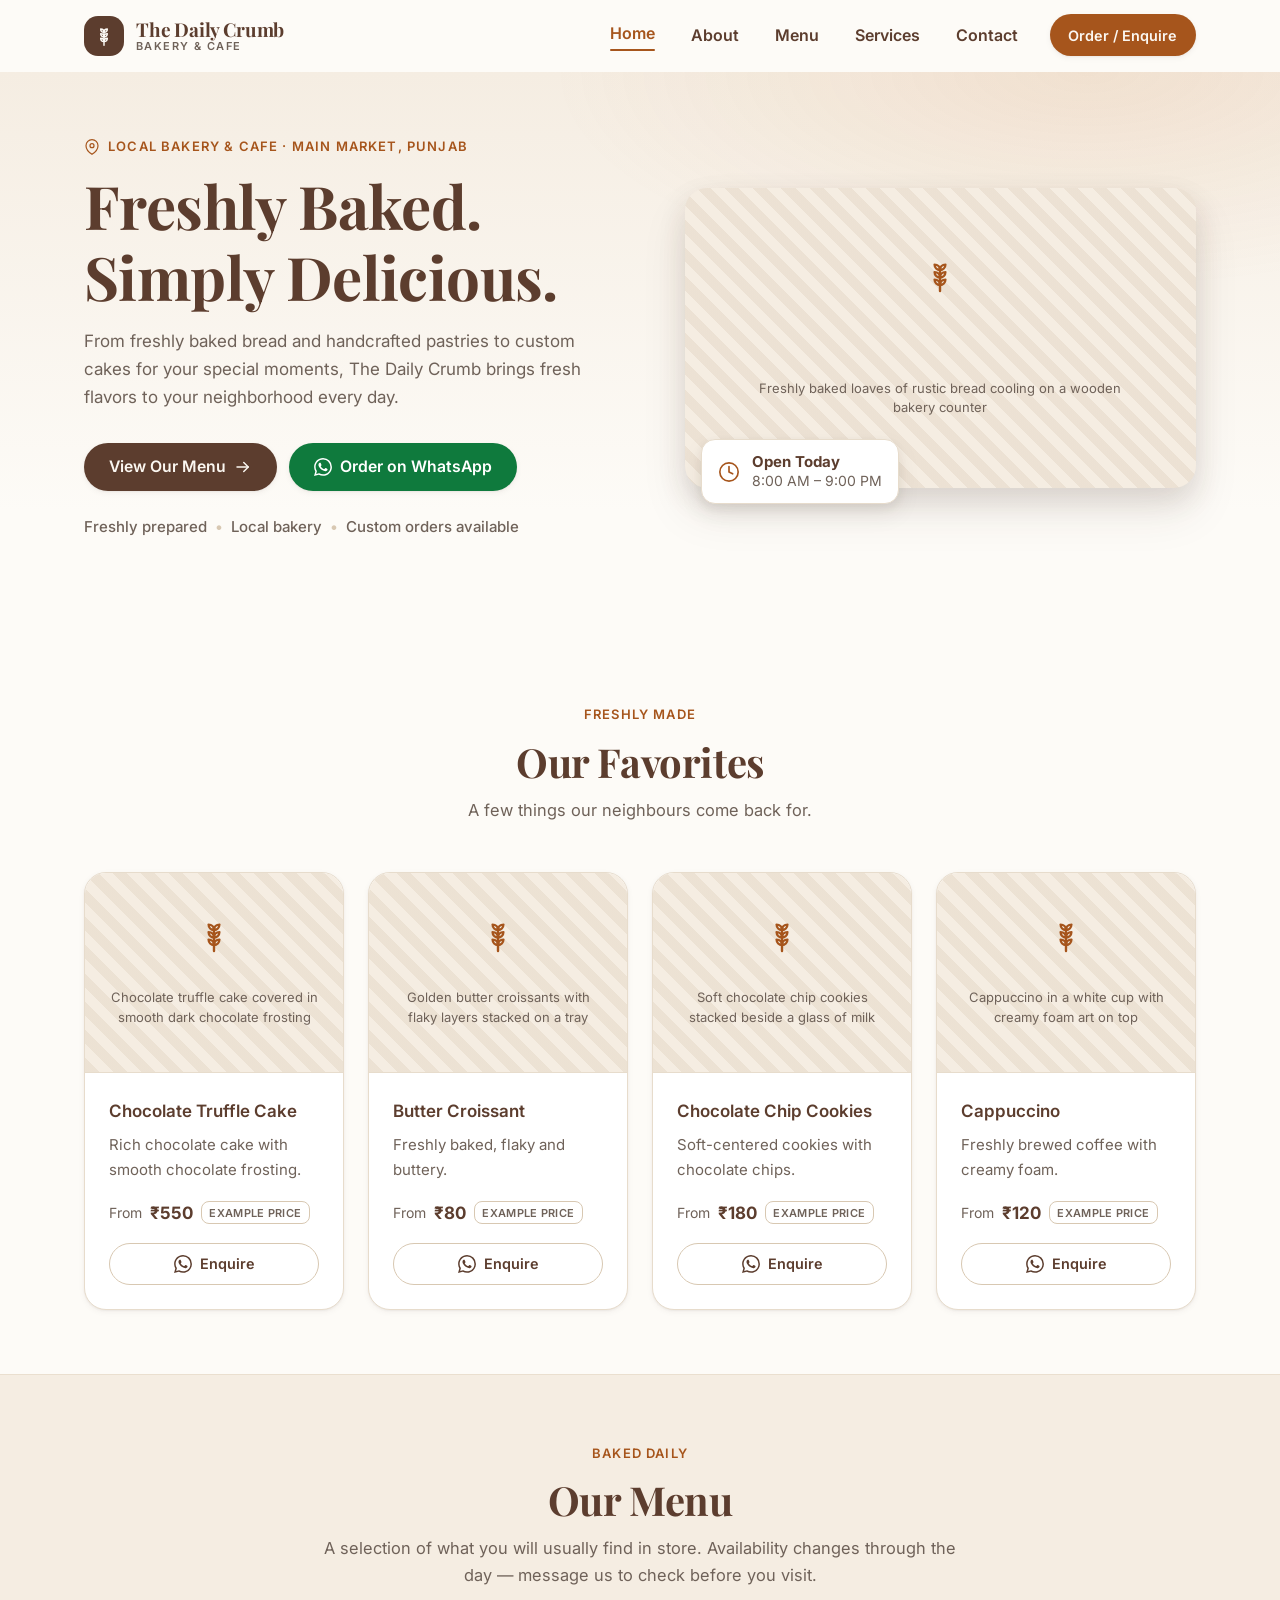
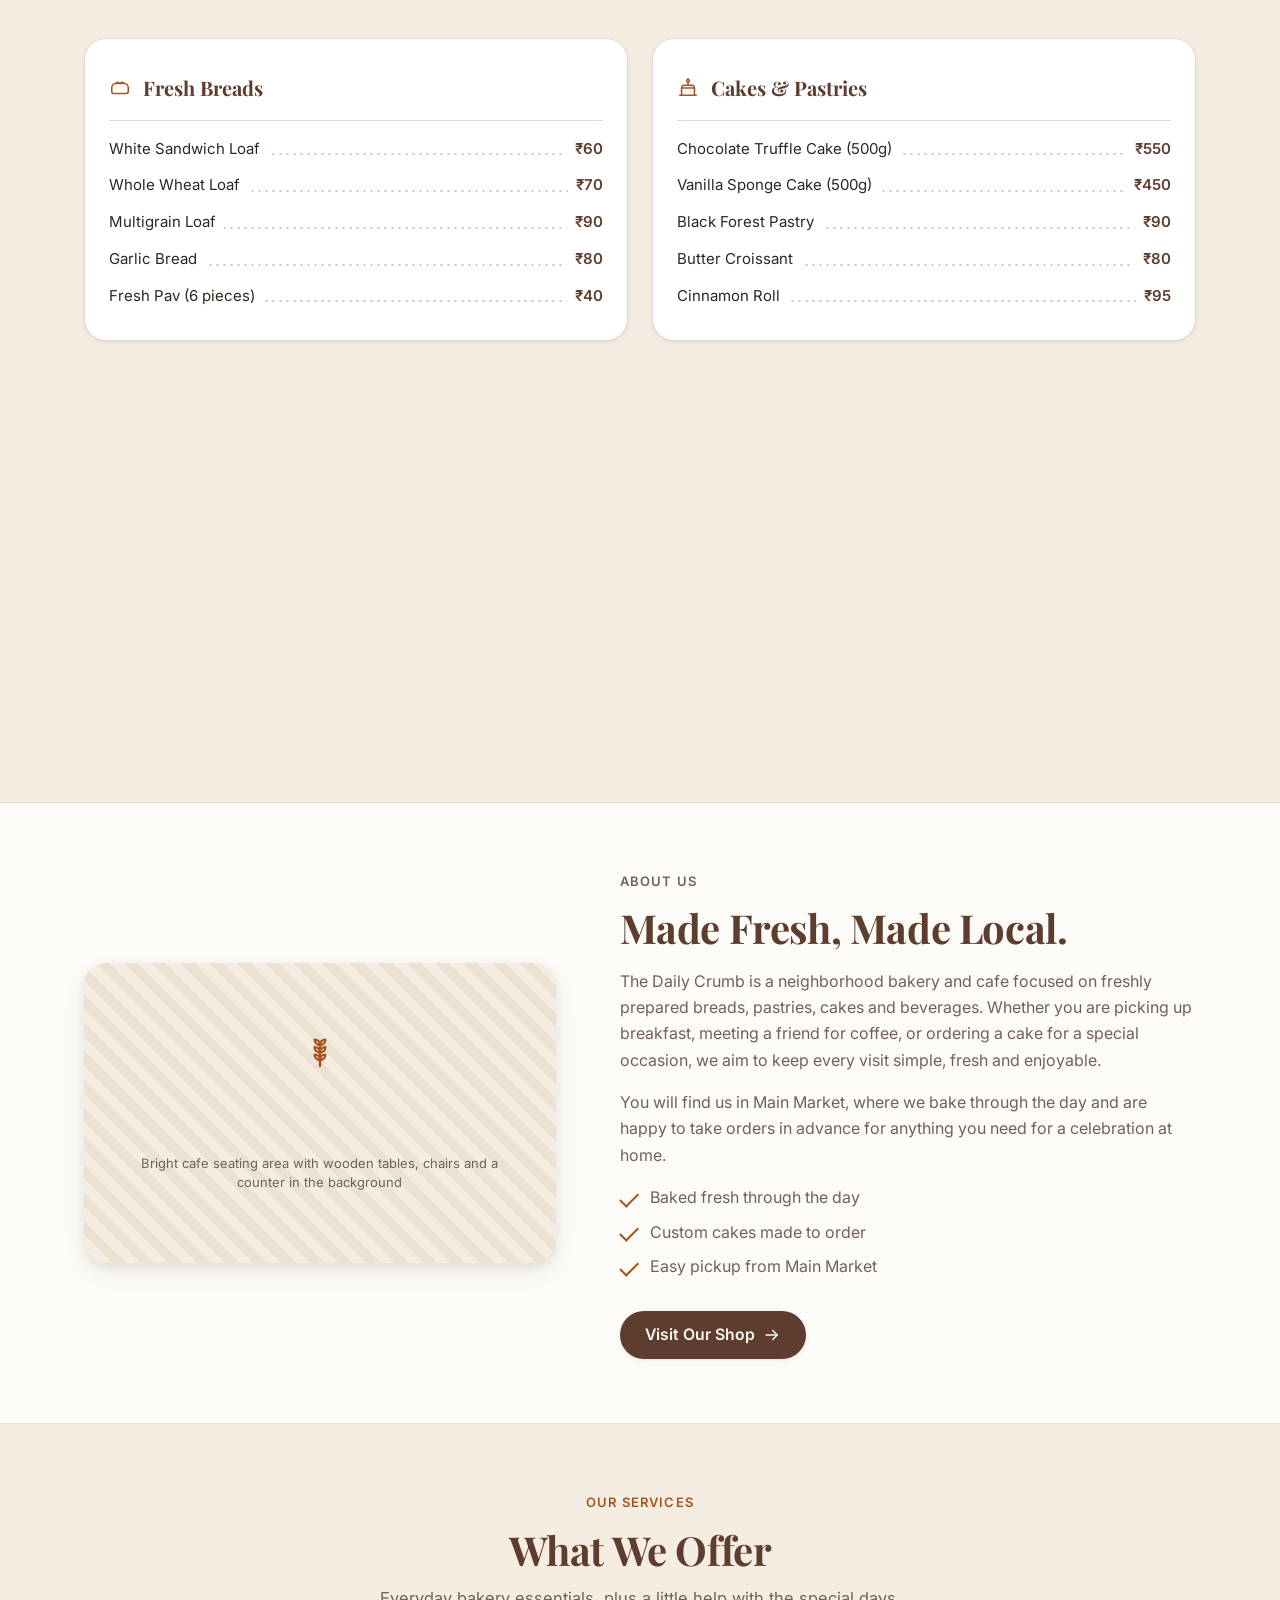
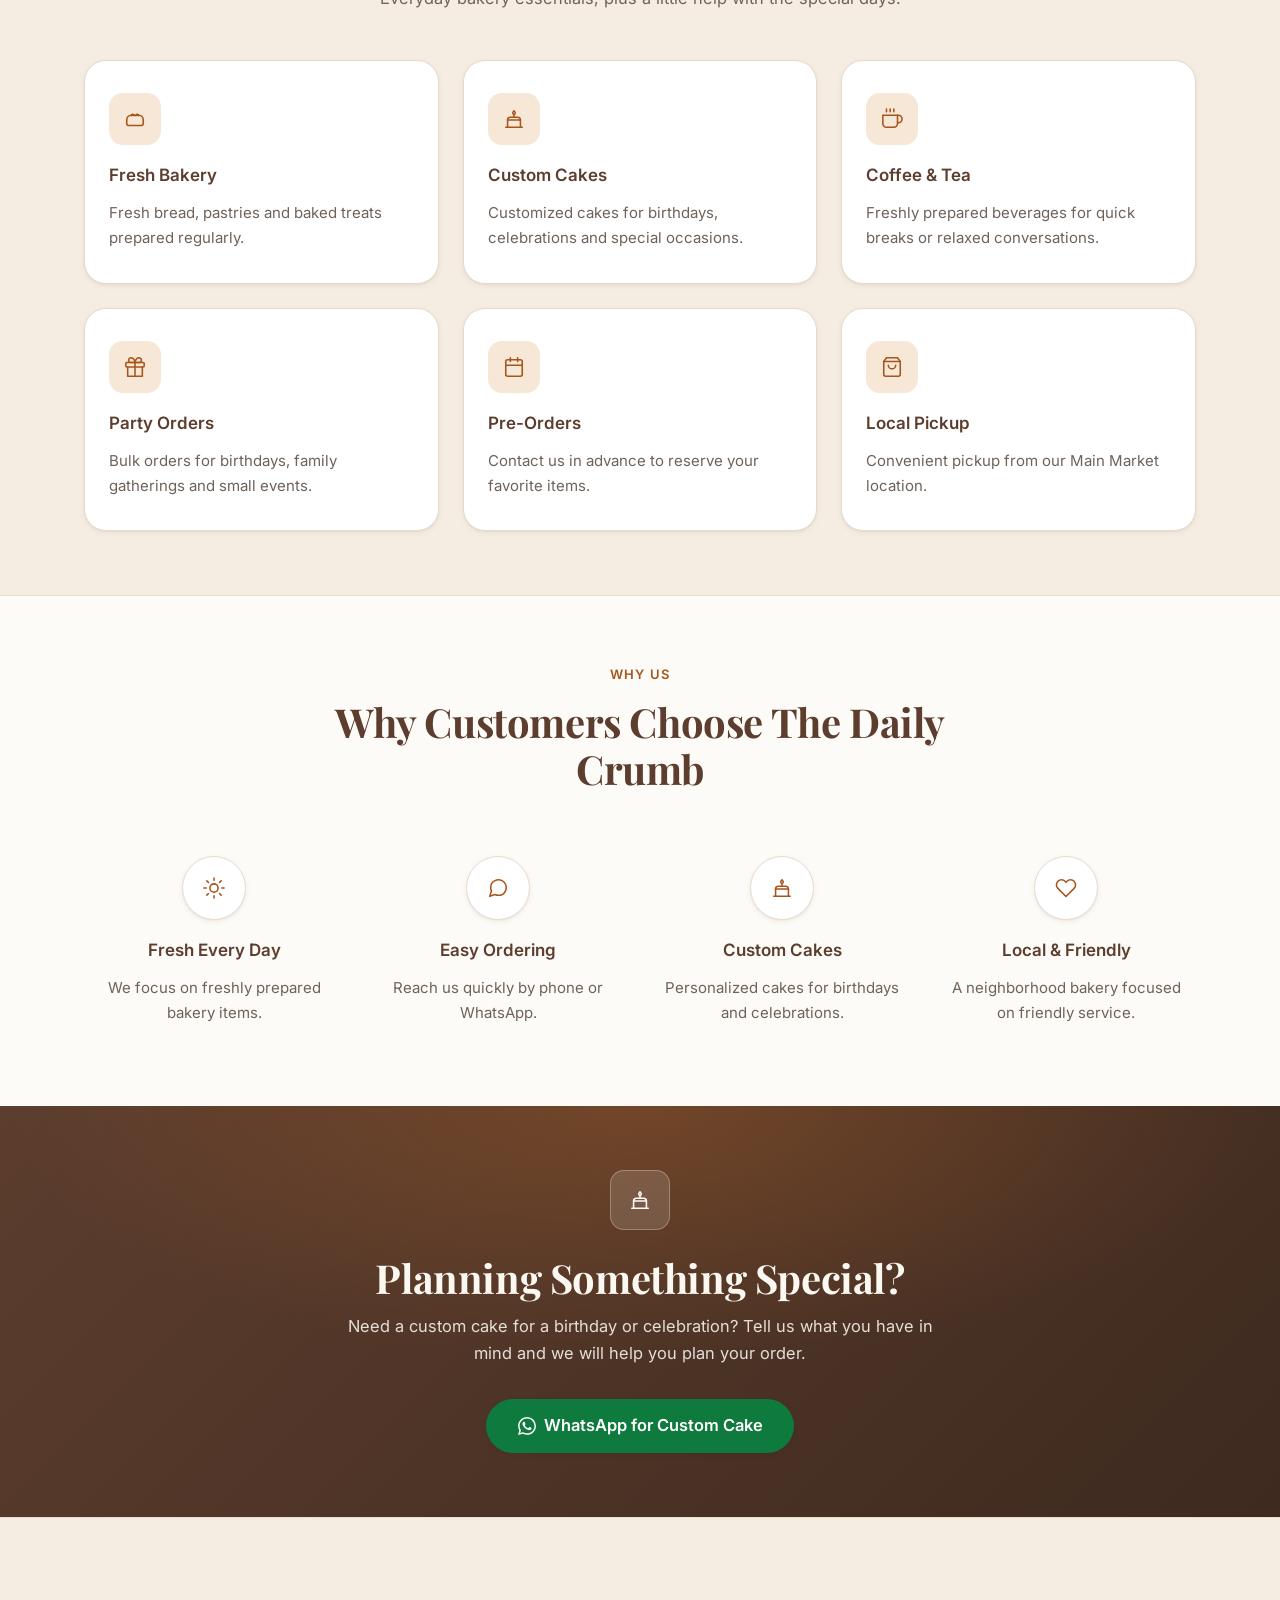
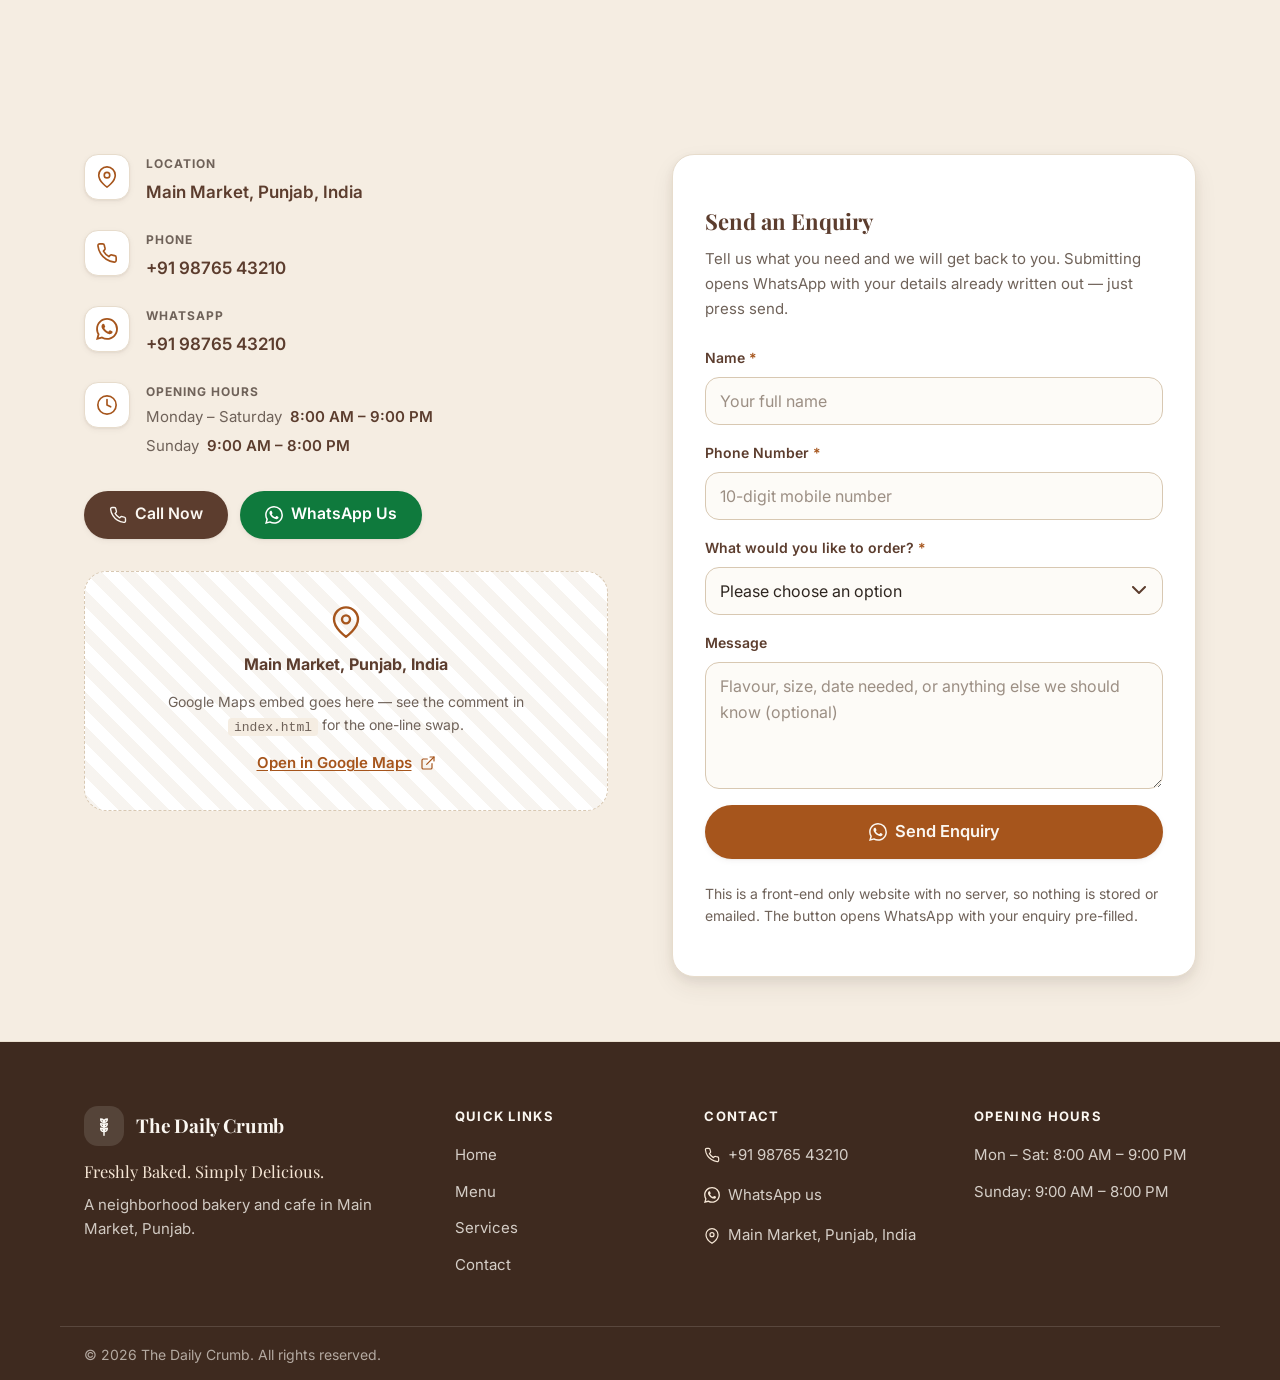
==== index.html @ 45d07b93 "Add The Daily Crumb-Bakery and Cafe Frontend" ====
<!DOCTYPE html>
<html lang="en">
<head>
  <meta charset="UTF-8">
  <meta name="viewport" content="width=device-width, initial-scale=1">

  <!-- ==========================================================
       SEO / META  —  edit business name, description, URLs here
       ========================================================== -->
  <title>The Daily Crumb | Local Bakery &amp; Cafe in Main Market, Punjab</title>
  <meta name="description" content="The Daily Crumb is a local bakery and cafe in Main Market, Punjab. Freshly baked bread, cakes, pastries, cookies, coffee and tea, plus custom birthday cakes and party orders. Call or message us on WhatsApp.">
  <meta name="author" content="The Daily Crumb">
  <meta name="theme-color" content="#5C3D2E">
  <link rel="canonical" href="https://thedailycrumb.example/">

  <!-- Open Graph — link previews on WhatsApp, Facebook, LinkedIn -->
  <meta property="og:type" content="website">
  <meta property="og:site_name" content="The Daily Crumb">
  <meta property="og:locale" content="en_IN">
  <meta property="og:title" content="The Daily Crumb — Freshly Baked. Simply Delicious.">
  <meta property="og:description" content="A neighbourhood bakery and cafe in Main Market, Punjab. Fresh bread, cakes, pastries, cookies and coffee. Custom birthday cakes and party orders available.">
  <meta property="og:url" content="https://thedailycrumb.example/">
  <meta property="og:image" content="https://images.unsplash.com/photo-1509440159596-0249088772ff?auto=format&amp;fit=crop&amp;w=1200&amp;h=630&amp;q=80">
  <meta property="og:image:alt" content="Freshly baked loaves of bread on a bakery counter">

  <!-- Twitter / X card -->
  <meta name="twitter:card" content="summary_large_image">
  <meta name="twitter:title" content="The Daily Crumb — Freshly Baked. Simply Delicious.">
  <meta name="twitter:description" content="Local bakery and cafe in Main Market, Punjab. Fresh bread, cakes, pastries and coffee.">
  <meta name="twitter:image" content="https://images.unsplash.com/photo-1509440159596-0249088772ff?auto=format&amp;fit=crop&amp;w=1200&amp;h=630&amp;q=80">

  <!-- Favicon — inline SVG, no extra file needed -->
  <link rel="icon" href="data:image/svg+xml,%3Csvg%20xmlns%3D%27http%3A//www.w3.org/2000/svg%27%20viewBox%3D%270%200%2032%2032%27%3E%3Crect%20width%3D%2732%27%20height%3D%2732%27%20rx%3D%278%27%20fill%3D%27%235C3D2E%27/%3E%3Cg%20fill%3D%27none%27%20stroke%3D%27%23F3E9DC%27%20stroke-width%3D%271.7%27%20stroke-linecap%3D%27round%27%20stroke-linejoin%3D%27round%27%3E%3Cpath%20d%3D%27M16%2027V10%27/%3E%3Cpath%20d%3D%27M16%2012c0-2.2%201.8-4%204-4%200%202.2-1.8%204-4%204zM16%2012c0-2.2-1.8-4-4-4%200%202.2%201.8%204%204%204zM16%2018c0-2.2%201.8-4%204-4%200%202.2-1.8%204-4%204zM16%2018c0-2.2-1.8-4-4-4%200%202.2%201.8%204%204%204z%27/%3E%3C/g%3E%3C/svg%3E">

  <!-- Fonts -->
  <link rel="preconnect" href="https://fonts.googleapis.com">
  <link rel="preconnect" href="https://fonts.gstatic.com" crossorigin>
  <link rel="stylesheet" href="https://fonts.googleapis.com/css2?family=Playfair+Display:wght@600;700&amp;family=Inter:wght@400;500;600;700&amp;display=swap">

  <link rel="stylesheet" href="style.css">

  <!-- Local-business structured data — helps Google show hours, phone, address -->
  <script type="application/ld+json">
  {
    "@context": "https://schema.org",
    "@type": "Bakery",
    "name": "The Daily Crumb",
    "slogan": "Freshly Baked. Simply Delicious.",
    "description": "Local bakery and cafe serving freshly baked bread, cakes, pastries, cookies, coffee and tea. Custom birthday cakes and party orders available.",
    "url": "https://thedailycrumb.example/",
    "telephone": "+919876543210",
    "priceRange": "$$",
    "servesCuisine": "Bakery, Cafe",
    "image": "https://images.unsplash.com/photo-1509440159596-0249088772ff?auto=format&fit=crop&w=1200&q=80",
    "address": {
      "@type": "PostalAddress",
      "streetAddress": "Main Market",
      "addressRegion": "Punjab",
      "addressCountry": "IN"
    },
    "openingHoursSpecification": [
      {
        "@type": "OpeningHoursSpecification",
        "dayOfWeek": ["Monday", "Tuesday", "Wednesday", "Thursday", "Friday", "Saturday"],
        "opens": "08:00",
        "closes": "21:00"
      },
      {
        "@type": "OpeningHoursSpecification",
        "dayOfWeek": "Sunday",
        "opens": "09:00",
        "closes": "20:00"
      }
    ]
  }
  </script>
</head>
<body>

  <a class="skip-link" href="#main">Skip to main content</a>

  <!-- ==========================================================
       ICON SPRITE — every icon defined once, referenced with <use>.
       No icon-font CDN, no extra network requests.
       ========================================================== -->
  <svg class="sprite" aria-hidden="true" focusable="false" xmlns="http://www.w3.org/2000/svg">
    <symbol id="i-wheat" viewBox="0 0 24 24" fill="none" stroke="currentColor" stroke-width="1.6" stroke-linecap="round" stroke-linejoin="round">
      <path d="M12 22V7"/>
      <path d="M12 8c0-2 1.6-3.6 3.6-3.6C15.6 6.4 14 8 12 8zM12 8c0-2-1.6-3.6-3.6-3.6C8.4 6.4 10 8 12 8z"/>
      <path d="M12 13c0-2 1.6-3.6 3.6-3.6C15.6 11.4 14 13 12 13zM12 13c0-2-1.6-3.6-3.6-3.6C8.4 11.4 10 13 12 13z"/>
      <path d="M12 18c0-2 1.6-3.6 3.6-3.6C15.6 16.4 14 18 12 18zM12 18c0-2-1.6-3.6-3.6-3.6C8.4 16.4 10 18 12 18z"/>
    </symbol>
    <symbol id="i-whatsapp" viewBox="0 0 24 24" fill="currentColor">
      <path d="M17.472 14.382c-.297-.149-1.758-.867-2.03-.967-.273-.099-.471-.148-.67.15-.197.297-.767.966-.94 1.164-.173.199-.347.223-.644.075-.297-.15-1.255-.463-2.39-1.475-.883-.788-1.48-1.761-1.653-2.059-.173-.297-.018-.458.13-.606.134-.133.298-.347.446-.52.149-.174.198-.298.298-.497.099-.198.05-.371-.05-.52-.099-.148-.669-1.612-.916-2.207-.242-.579-.487-.5-.669-.51-.173-.008-.371-.01-.57-.01-.198 0-.52.074-.792.372-.272.297-1.04 1.016-1.04 2.479 0 1.462 1.065 2.875 1.213 3.074.149.198 2.096 3.2 5.077 4.487.709.306 1.262.489 1.694.625.712.227 1.36.195 1.872.118.571-.085 1.758-.719 2.006-1.413.248-.694.248-1.289.173-1.413-.074-.124-.272-.198-.57-.347m-5.421 7.403h-.004a9.87 9.87 0 01-5.031-1.378l-.361-.214-3.741.982.998-3.648-.235-.374a9.86 9.86 0 01-1.51-5.26c.001-5.45 4.436-9.884 9.888-9.884 2.64 0 5.122 1.03 6.988 2.898a9.825 9.825 0 012.893 6.994c-.003 5.45-4.437 9.884-9.885 9.884m8.413-18.297A11.815 11.815 0 0012.05 0C5.495 0 .16 5.335.157 11.892c0 2.096.547 4.142 1.588 5.945L.057 24l6.305-1.654a11.882 11.882 0 005.683 1.448h.005c6.554 0 11.89-5.335 11.893-11.893a11.821 11.821 0 00-3.48-8.413z"/>
    </symbol>
    <symbol id="i-phone" viewBox="0 0 24 24" fill="none" stroke="currentColor" stroke-width="1.8" stroke-linecap="round" stroke-linejoin="round">
      <path d="M22 16.92v3a2 2 0 0 1-2.18 2 19.79 19.79 0 0 1-8.63-3.07 19.5 19.5 0 0 1-6-6 19.79 19.79 0 0 1-3.07-8.67A2 2 0 0 1 4.11 2h3a2 2 0 0 1 2 1.72 12.84 12.84 0 0 0 .7 2.81 2 2 0 0 1-.45 2.11L8.09 9.91a16 16 0 0 0 6 6l1.27-1.27a2 2 0 0 1 2.11-.45 12.84 12.84 0 0 0 2.81.7A2 2 0 0 1 22 16.92z"/>
    </symbol>
    <symbol id="i-pin" viewBox="0 0 24 24" fill="none" stroke="currentColor" stroke-width="1.8" stroke-linecap="round" stroke-linejoin="round">
      <path d="M21 10c0 7-9 13-9 13s-9-6-9-13a9 9 0 0 1 18 0z"/><circle cx="12" cy="10" r="3"/>
    </symbol>
    <symbol id="i-clock" viewBox="0 0 24 24" fill="none" stroke="currentColor" stroke-width="1.8" stroke-linecap="round" stroke-linejoin="round">
      <circle cx="12" cy="12" r="10"/><polyline points="12 6 12 12 16 14"/>
    </symbol>
    <symbol id="i-bread" viewBox="0 0 24 24" fill="none" stroke="currentColor" stroke-width="1.7" stroke-linecap="round" stroke-linejoin="round">
      <path d="M3 13a5 5 0 0 1 5-5h8a5 5 0 0 1 5 5v4a2 2 0 0 1-2 2H5a2 2 0 0 1-2-2v-4z"/>
      <path d="M8 8.5c0-1 .7-1.6 1.5-1.6s1.5.6 1.5 1.6M13 8.5c0-1 .7-1.6 1.5-1.6s1.5.6 1.5 1.6"/>
    </symbol>
    <symbol id="i-cake" viewBox="0 0 24 24" fill="none" stroke="currentColor" stroke-width="1.7" stroke-linecap="round" stroke-linejoin="round">
      <path d="M3 21h18"/><path d="M5 21v-8h14v8"/>
      <path d="M5 13a3 3 0 0 1 3-3h8a3 3 0 0 1 3 3"/>
      <path d="M12 10V7"/><path d="M10.6 5.4a1.4 1.4 0 0 0 2.8 0c0-1-1.4-2.4-1.4-2.4s-1.4 1.4-1.4 2.4z"/>
    </symbol>
    <symbol id="i-coffee" viewBox="0 0 24 24" fill="none" stroke="currentColor" stroke-width="1.7" stroke-linecap="round" stroke-linejoin="round">
      <path d="M18 8h1a4 4 0 0 1 0 8h-1"/><path d="M2 8h16v9a4 4 0 0 1-4 4H6a4 4 0 0 1-4-4V8z"/>
      <line x1="6" y1="1" x2="6" y2="4"/><line x1="10" y1="1" x2="10" y2="4"/><line x1="14" y1="1" x2="14" y2="4"/>
    </symbol>
    <symbol id="i-gift" viewBox="0 0 24 24" fill="none" stroke="currentColor" stroke-width="1.7" stroke-linecap="round" stroke-linejoin="round">
      <polyline points="20 12 20 22 4 22 4 12"/><rect x="2" y="7" width="20" height="5" rx="1"/>
      <line x1="12" y1="22" x2="12" y2="7"/>
      <path d="M12 7H7.5a2.5 2.5 0 0 1 0-5C11 2 12 7 12 7z"/><path d="M12 7h4.5a2.5 2.5 0 0 0 0-5C13 2 12 7 12 7z"/>
    </symbol>
    <symbol id="i-calendar" viewBox="0 0 24 24" fill="none" stroke="currentColor" stroke-width="1.7" stroke-linecap="round" stroke-linejoin="round">
      <rect x="3" y="4" width="18" height="18" rx="2"/><line x1="16" y1="2" x2="16" y2="6"/>
      <line x1="8" y1="2" x2="8" y2="6"/><line x1="3" y1="10" x2="21" y2="10"/>
    </symbol>
    <symbol id="i-bag" viewBox="0 0 24 24" fill="none" stroke="currentColor" stroke-width="1.7" stroke-linecap="round" stroke-linejoin="round">
      <path d="M6 2 3 6v14a2 2 0 0 0 2 2h14a2 2 0 0 0 2-2V6l-3-4z"/>
      <line x1="3" y1="6" x2="21" y2="6"/><path d="M16 10a4 4 0 0 1-8 0"/>
    </symbol>
    <symbol id="i-sun" viewBox="0 0 24 24" fill="none" stroke="currentColor" stroke-width="1.7" stroke-linecap="round" stroke-linejoin="round">
      <circle cx="12" cy="12" r="4.5"/>
      <line x1="12" y1="1" x2="12" y2="3.5"/><line x1="12" y1="20.5" x2="12" y2="23"/>
      <line x1="4.2" y1="4.2" x2="6" y2="6"/><line x1="18" y1="18" x2="19.8" y2="19.8"/>
      <line x1="1" y1="12" x2="3.5" y2="12"/><line x1="20.5" y1="12" x2="23" y2="12"/>
      <line x1="4.2" y1="19.8" x2="6" y2="18"/><line x1="18" y1="6" x2="19.8" y2="4.2"/>
    </symbol>
    <symbol id="i-chat" viewBox="0 0 24 24" fill="none" stroke="currentColor" stroke-width="1.7" stroke-linecap="round" stroke-linejoin="round">
      <path d="M21 11.5a8.38 8.38 0 0 1-.9 3.8 8.5 8.5 0 0 1-7.6 4.7 8.38 8.38 0 0 1-3.8-.9L3 21l1.9-5.7a8.38 8.38 0 0 1-.9-3.8 8.5 8.5 0 0 1 4.7-7.6 8.38 8.38 0 0 1 3.8-.9h.5a8.48 8.48 0 0 1 8 8v.5z"/>
    </symbol>
    <symbol id="i-heart" viewBox="0 0 24 24" fill="none" stroke="currentColor" stroke-width="1.7" stroke-linecap="round" stroke-linejoin="round">
      <path d="M20.84 4.61a5.5 5.5 0 0 0-7.78 0L12 5.67l-1.06-1.06a5.5 5.5 0 0 0-7.78 7.78l1.06 1.06L12 21.23l7.78-7.78 1.06-1.06a5.5 5.5 0 0 0 0-7.78z"/>
    </symbol>
    <symbol id="i-arrow" viewBox="0 0 24 24" fill="none" stroke="currentColor" stroke-width="1.9" stroke-linecap="round" stroke-linejoin="round">
      <line x1="4" y1="12" x2="19" y2="12"/><polyline points="13 6 19 12 13 18"/>
    </symbol>
    <symbol id="i-external" viewBox="0 0 24 24" fill="none" stroke="currentColor" stroke-width="1.8" stroke-linecap="round" stroke-linejoin="round">
      <path d="M18 13v6a2 2 0 0 1-2 2H5a2 2 0 0 1-2-2V8a2 2 0 0 1 2-2h6"/>
      <polyline points="15 3 21 3 21 9"/><line x1="10" y1="14" x2="21" y2="3"/>
    </symbol>
  </svg>

  <!-- ==========================================================
       HEADER — sticky, compact on scroll
       ========================================================== -->
  <header class="header" id="header">
    <div class="container header__inner">

      <a class="brand" href="#home" aria-label="The Daily Crumb — back to top">
        <span class="brand__mark" aria-hidden="true">
          <svg class="icon" role="presentation"><use href="#i-wheat"></use></svg>
        </span>
        <span class="brand__text">
          <span class="brand__name">The Daily Crumb</span>
          <span class="brand__tag">Bakery &amp; Cafe</span>
        </span>
      </a>

      <!-- Hamburger — visible below 900px only -->
      <button class="nav-toggle" id="navToggle" type="button"
              aria-label="Open menu" aria-expanded="false" aria-controls="primaryNav">
        <span class="nav-toggle__box" aria-hidden="true">
          <span class="nav-toggle__bar"></span>
          <span class="nav-toggle__bar"></span>
          <span class="nav-toggle__bar"></span>
        </span>
      </button>

      <nav class="nav" id="primaryNav" aria-label="Primary navigation">
        <ul class="nav__list">
          <li><a class="nav__link" href="#home">Home</a></li>
          <li><a class="nav__link" href="#about">About</a></li>
          <li><a class="nav__link" href="#menu">Menu</a></li>
          <li><a class="nav__link" href="#services">Services</a></li>
          <li><a class="nav__link" href="#contact">Contact</a></li>
          <li class="nav__cta">
            <a class="btn btn--accent btn--sm" href="#enquiry">Order / Enquire</a>
          </li>
        </ul>
      </nav>

    </div>
  </header>

  <main id="main">

    <!-- ==========================================================
         HERO
         ========================================================== -->
    <section class="hero" id="home">
      <div class="container hero__inner">

        <div class="hero__content">
          <p class="eyebrow">
            <svg class="icon icon--xs" aria-hidden="true"><use href="#i-pin"></use></svg>
            Local Bakery &amp; Cafe · Main Market, Punjab
          </p>

          <h1 class="hero__title">Freshly Baked.<br>Simply Delicious.</h1>

          <p class="hero__lead">
            From freshly baked bread and handcrafted pastries to custom cakes for your
            special moments, The Daily Crumb brings fresh flavors to your neighborhood every day.
          </p>

          <div class="hero__actions">
            <a class="btn btn--primary" href="#menu">
              View Our Menu
              <svg class="icon icon--sm" aria-hidden="true"><use href="#i-arrow"></use></svg>
            </a>
            <a class="btn btn--whatsapp"
               href="https://wa.me/919876543210?text=Hello%20The%20Daily%20Crumb%2C%20I%20would%20like%20to%20place%20an%20order."
               target="_blank" rel="noopener">
              <svg class="icon icon--sm" aria-hidden="true"><use href="#i-whatsapp"></use></svg>
              Order on WhatsApp
            </a>
          </div>

          <p class="hero__trust">
            Freshly prepared <span class="dot" aria-hidden="true">•</span>
            Local bakery <span class="dot" aria-hidden="true">•</span>
            Custom orders available
          </p>
        </div>

        <div class="hero__media">
          <figure class="hero__figure">
            <img src="https://images.unsplash.com/photo-1509440159596-0249088772ff?auto=format&amp;fit=crop&amp;w=900&amp;q=80"
                 alt="Freshly baked loaves of rustic bread cooling on a wooden bakery counter"
                 width="900" height="1080" fetchpriority="high" decoding="async">
          </figure>
          <div class="hero__badge">
            <svg class="icon" aria-hidden="true"><use href="#i-clock"></use></svg>
            <span>
              <strong>Open Today</strong>
              8:00 AM – 9:00 PM
            </span>
          </div>
        </div>

      </div>
    </section>

    <!-- ==========================================================
         OUR FAVORITES — featured products
         ========================================================== -->
    <section class="section" id="favorites">
      <div class="container">

        <header class="section__head reveal">
          <p class="eyebrow eyebrow--center">Freshly made</p>
          <h2 class="section__title">Our Favorites</h2>
          <p class="section__sub">A few things our neighbours come back for.</p>
        </header>

        <div class="grid grid--4">

          <article class="card product reveal">
            <div class="product__media">
              <img src="https://images.unsplash.com/photo-1578985545062-69928b1d9587?auto=format&amp;fit=crop&amp;w=600&amp;q=80"
                   alt="Chocolate truffle cake covered in smooth dark chocolate frosting"
                   width="600" height="450" loading="lazy" decoding="async">
            </div>
            <div class="product__body">
              <h3 class="product__name">Chocolate Truffle Cake</h3>
              <p class="product__desc">Rich chocolate cake with smooth chocolate frosting.</p>
              <p class="product__price">From <span>&#8377;550</span> <span class="tag">example price</span></p>
              <a class="btn btn--ghost btn--sm btn--block"
                 href="https://wa.me/919876543210?text=Hello%20The%20Daily%20Crumb%2C%20I%20would%20like%20to%20enquire%20about%20the%20Chocolate%20Truffle%20Cake."
                 target="_blank" rel="noopener"
                 aria-label="Enquire about Chocolate Truffle Cake on WhatsApp">
                <svg class="icon icon--sm" aria-hidden="true"><use href="#i-whatsapp"></use></svg>
                Enquire
              </a>
            </div>
          </article>

          <article class="card product reveal">
            <div class="product__media">
              <img src="https://images.unsplash.com/photo-1555507036-ab1f4038808a?auto=format&amp;fit=crop&amp;w=600&amp;q=80"
                   alt="Golden butter croissants with flaky layers stacked on a tray"
                   width="600" height="450" loading="lazy" decoding="async">
            </div>
            <div class="product__body">
              <h3 class="product__name">Butter Croissant</h3>
              <p class="product__desc">Freshly baked, flaky and buttery.</p>
              <p class="product__price">From <span>&#8377;80</span> <span class="tag">example price</span></p>
              <a class="btn btn--ghost btn--sm btn--block"
                 href="https://wa.me/919876543210?text=Hello%20The%20Daily%20Crumb%2C%20I%20would%20like%20to%20enquire%20about%20the%20Butter%20Croissant."
                 target="_blank" rel="noopener"
                 aria-label="Enquire about Butter Croissant on WhatsApp">
                <svg class="icon icon--sm" aria-hidden="true"><use href="#i-whatsapp"></use></svg>
                Enquire
              </a>
            </div>
          </article>

          <article class="card product reveal">
            <div class="product__media">
              <img src="https://images.unsplash.com/photo-1499636136210-6f4ee915583e?auto=format&amp;fit=crop&amp;w=600&amp;q=80"
                   alt="Soft chocolate chip cookies stacked beside a glass of milk"
                   width="600" height="450" loading="lazy" decoding="async">
            </div>
            <div class="product__body">
              <h3 class="product__name">Chocolate Chip Cookies</h3>
              <p class="product__desc">Soft-centered cookies with chocolate chips.</p>
              <p class="product__price">From <span>&#8377;180</span> <span class="tag">example price</span></p>
              <a class="btn btn--ghost btn--sm btn--block"
                 href="https://wa.me/919876543210?text=Hello%20The%20Daily%20Crumb%2C%20I%20would%20like%20to%20enquire%20about%20the%20Chocolate%20Chip%20Cookies."
                 target="_blank" rel="noopener"
                 aria-label="Enquire about Chocolate Chip Cookies on WhatsApp">
                <svg class="icon icon--sm" aria-hidden="true"><use href="#i-whatsapp"></use></svg>
                Enquire
              </a>
            </div>
          </article>

          <article class="card product reveal">
            <div class="product__media">
              <img src="https://images.unsplash.com/photo-1572442388796-11668a67e53d?auto=format&amp;fit=crop&amp;w=600&amp;q=80"
                   alt="Cappuccino in a white cup with creamy foam art on top"
                   width="600" height="450" loading="lazy" decoding="async">
            </div>
            <div class="product__body">
              <h3 class="product__name">Cappuccino</h3>
              <p class="product__desc">Freshly brewed coffee with creamy foam.</p>
              <p class="product__price">From <span>&#8377;120</span> <span class="tag">example price</span></p>
              <a class="btn btn--ghost btn--sm btn--block"
                 href="https://wa.me/919876543210?text=Hello%20The%20Daily%20Crumb%2C%20I%20would%20like%20to%20enquire%20about%20the%20Cappuccino."
                 target="_blank" rel="noopener"
                 aria-label="Enquire about Cappuccino on WhatsApp">
                <svg class="icon icon--sm" aria-hidden="true"><use href="#i-whatsapp"></use></svg>
                Enquire
              </a>
            </div>
          </article>

        </div>
      </div>
    </section>

    <!-- ==========================================================
         MENU
         ========================================================== -->
    <section class="section section--alt" id="menu">
      <div class="container">

        <header class="section__head reveal">
          <p class="eyebrow eyebrow--center">Baked daily</p>
          <h2 class="section__title">Our Menu</h2>
          <p class="section__sub">
            A selection of what you will usually find in store. Availability changes through
            the day &mdash; message us to check before you visit.
          </p>
        </header>

        <div class="grid grid--2 menu-grid">

          <article class="card menu-card reveal">
            <h3 class="menu-card__title">
              <svg class="icon" aria-hidden="true"><use href="#i-bread"></use></svg>
              Fresh Breads
            </h3>
            <ul class="menu-list">
              <li><span class="menu-list__name">White Sandwich Loaf</span><span class="menu-list__price">&#8377;60</span></li>
              <li><span class="menu-list__name">Whole Wheat Loaf</span><span class="menu-list__price">&#8377;70</span></li>
              <li><span class="menu-list__name">Multigrain Loaf</span><span class="menu-list__price">&#8377;90</span></li>
              <li><span class="menu-list__name">Garlic Bread</span><span class="menu-list__price">&#8377;80</span></li>
              <li><span class="menu-list__name">Fresh Pav (6 pieces)</span><span class="menu-list__price">&#8377;40</span></li>
            </ul>
          </article>

          <article class="card menu-card reveal">
            <h3 class="menu-card__title">
              <svg class="icon" aria-hidden="true"><use href="#i-cake"></use></svg>
              Cakes &amp; Pastries
            </h3>
            <ul class="menu-list">
              <li><span class="menu-list__name">Chocolate Truffle Cake (500g)</span><span class="menu-list__price">&#8377;550</span></li>
              <li><span class="menu-list__name">Vanilla Sponge Cake (500g)</span><span class="menu-list__price">&#8377;450</span></li>
              <li><span class="menu-list__name">Black Forest Pastry</span><span class="menu-list__price">&#8377;90</span></li>
              <li><span class="menu-list__name">Butter Croissant</span><span class="menu-list__price">&#8377;80</span></li>
              <li><span class="menu-list__name">Cinnamon Roll</span><span class="menu-list__price">&#8377;95</span></li>
            </ul>
          </article>

          <article class="card menu-card reveal">
            <h3 class="menu-card__title">
              <svg class="icon" aria-hidden="true"><use href="#i-bag"></use></svg>
              Cookies &amp; Snacks
            </h3>
            <ul class="menu-list">
              <li><span class="menu-list__name">Chocolate Chip Cookies (250g)</span><span class="menu-list__price">&#8377;180</span></li>
              <li><span class="menu-list__name">Butter Nankhatai (250g)</span><span class="menu-list__price">&#8377;150</span></li>
              <li><span class="menu-list__name">Coconut Cookies (250g)</span><span class="menu-list__price">&#8377;160</span></li>
              <li><span class="menu-list__name">Veg Puff</span><span class="menu-list__price">&#8377;40</span></li>
            </ul>
          </article>

          <article class="card menu-card reveal">
            <h3 class="menu-card__title">
              <svg class="icon" aria-hidden="true"><use href="#i-coffee"></use></svg>
              Coffee &amp; Tea
            </h3>
            <ul class="menu-list">
              <li><span class="menu-list__name">Cappuccino</span><span class="menu-list__price">&#8377;120</span></li>
              <li><span class="menu-list__name">Cafe Latte</span><span class="menu-list__price">&#8377;130</span></li>
              <li><span class="menu-list__name">Filter Coffee</span><span class="menu-list__price">&#8377;70</span></li>
              <li><span class="menu-list__name">Masala Chai</span><span class="menu-list__price">&#8377;50</span></li>
              <li><span class="menu-list__name">Green Tea</span><span class="menu-list__price">&#8377;60</span></li>
            </ul>
          </article>

        </div>

        <p class="note note--center reveal">
          <strong>Note:</strong> the prices above are sample placeholder values for this
          website. Replace them with your actual prices before going live.
        </p>

      </div>
    </section>

    <!-- ==========================================================
         ABOUT
         ========================================================== -->
    <section class="section" id="about">
      <div class="container about__inner">

        <div class="about__media reveal">
          <img src="https://images.unsplash.com/photo-1554118811-1e0d58224f24?auto=format&amp;fit=crop&amp;w=800&amp;q=80"
               alt="Bright cafe seating area with wooden tables, chairs and a counter in the background"
               width="800" height="900" loading="lazy" decoding="async">
        </div>

        <div class="about__content reveal">
          <p class="eyebrow">About us</p>
          <h2 class="section__title">Made Fresh, Made Local.</h2>
          <p>
            The Daily Crumb is a neighborhood bakery and cafe focused on freshly prepared
            breads, pastries, cakes and beverages. Whether you are picking up breakfast,
            meeting a friend for coffee, or ordering a cake for a special occasion, we aim
            to keep every visit simple, fresh and enjoyable.
          </p>
          <p>
            You will find us in Main Market, where we bake through the day and are happy to
            take orders in advance for anything you need for a celebration at home.
          </p>

          <ul class="tick-list">
            <li>Baked fresh through the day</li>
            <li>Custom cakes made to order</li>
            <li>Easy pickup from Main Market</li>
          </ul>

          <a class="btn btn--primary" href="#contact">
            Visit Our Shop
            <svg class="icon icon--sm" aria-hidden="true"><use href="#i-arrow"></use></svg>
          </a>
        </div>

      </div>
    </section>

    <!-- ==========================================================
         SERVICES
         ========================================================== -->
    <section class="section section--alt" id="services">
      <div class="container">

        <header class="section__head reveal">
          <p class="eyebrow eyebrow--center">Our services</p>
          <h2 class="section__title">What We Offer</h2>
          <p class="section__sub">Everyday bakery essentials, plus a little help with the special days.</p>
        </header>

        <div class="grid grid--3">

          <article class="card service reveal">
            <span class="service__icon" aria-hidden="true">
              <svg class="icon"><use href="#i-bread"></use></svg>
            </span>
            <h3 class="service__title">Fresh Bakery</h3>
            <p>Fresh bread, pastries and baked treats prepared regularly.</p>
          </article>

          <article class="card service reveal">
            <span class="service__icon" aria-hidden="true">
              <svg class="icon"><use href="#i-cake"></use></svg>
            </span>
            <h3 class="service__title">Custom Cakes</h3>
            <p>Customized cakes for birthdays, celebrations and special occasions.</p>
          </article>

          <article class="card service reveal">
            <span class="service__icon" aria-hidden="true">
              <svg class="icon"><use href="#i-coffee"></use></svg>
            </span>
            <h3 class="service__title">Coffee &amp; Tea</h3>
            <p>Freshly prepared beverages for quick breaks or relaxed conversations.</p>
          </article>

          <article class="card service reveal">
            <span class="service__icon" aria-hidden="true">
              <svg class="icon"><use href="#i-gift"></use></svg>
            </span>
            <h3 class="service__title">Party Orders</h3>
            <p>Bulk orders for birthdays, family gatherings and small events.</p>
          </article>

          <article class="card service reveal">
            <span class="service__icon" aria-hidden="true">
              <svg class="icon"><use href="#i-calendar"></use></svg>
            </span>
            <h3 class="service__title">Pre-Orders</h3>
            <p>Contact us in advance to reserve your favorite items.</p>
          </article>

          <article class="card service reveal">
            <span class="service__icon" aria-hidden="true">
              <svg class="icon"><use href="#i-bag"></use></svg>
            </span>
            <h3 class="service__title">Local Pickup</h3>
            <p>Convenient pickup from our Main Market location.</p>
          </article>

        </div>
      </div>
    </section>

    <!-- ==========================================================
         WHY CHOOSE US
         ========================================================== -->
    <section class="section" id="why">
      <div class="container">

        <header class="section__head reveal">
          <p class="eyebrow eyebrow--center">Why us</p>
          <h2 class="section__title">Why Customers Choose The Daily Crumb</h2>
        </header>

        <div class="grid grid--4">

          <article class="benefit reveal">
            <span class="benefit__icon" aria-hidden="true">
              <svg class="icon"><use href="#i-sun"></use></svg>
            </span>
            <h3 class="benefit__title">Fresh Every Day</h3>
            <p>We focus on freshly prepared bakery items.</p>
          </article>

          <article class="benefit reveal">
            <span class="benefit__icon" aria-hidden="true">
              <svg class="icon"><use href="#i-chat"></use></svg>
            </span>
            <h3 class="benefit__title">Easy Ordering</h3>
            <p>Reach us quickly by phone or WhatsApp.</p>
          </article>

          <article class="benefit reveal">
            <span class="benefit__icon" aria-hidden="true">
              <svg class="icon"><use href="#i-cake"></use></svg>
            </span>
            <h3 class="benefit__title">Custom Cakes</h3>
            <p>Personalized cakes for birthdays and celebrations.</p>
          </article>

          <article class="benefit reveal">
            <span class="benefit__icon" aria-hidden="true">
              <svg class="icon"><use href="#i-heart"></use></svg>
            </span>
            <h3 class="benefit__title">Local &amp; Friendly</h3>
            <p>A neighborhood bakery focused on friendly service.</p>
          </article>

        </div>
      </div>
    </section>

    <!-- ==========================================================
         CUSTOM CAKE CTA BANNER
         ========================================================== -->
    <section class="cta-banner" aria-labelledby="ctaHeading">
      <div class="container cta-banner__inner reveal">
        <span class="cta-banner__icon" aria-hidden="true">
          <svg class="icon"><use href="#i-cake"></use></svg>
        </span>
        <h2 class="cta-banner__title" id="ctaHeading">Planning Something Special?</h2>
        <p class="cta-banner__text">
          Need a custom cake for a birthday or celebration? Tell us what you have in mind
          and we will help you plan your order.
        </p>
        <a class="btn btn--whatsapp btn--lg"
           href="https://wa.me/919876543210?text=Hello%20The%20Daily%20Crumb%2C%20I%20would%20like%20to%20order%20a%20custom%20cake."
           target="_blank" rel="noopener">
          <svg class="icon icon--sm" aria-hidden="true"><use href="#i-whatsapp"></use></svg>
          WhatsApp for Custom Cake
        </a>
      </div>
    </section>

    <!-- ==========================================================
         CONTACT
         ========================================================== -->
    <section class="section section--alt" id="contact">
      <div class="container">

        <header class="section__head reveal">
          <p class="eyebrow eyebrow--center">Come say hello</p>
          <h2 class="section__title">Visit The Daily Crumb</h2>
          <p class="section__sub">We are in Main Market and open seven days a week.</p>
        </header>

        <div class="contact__grid">

          <!-- Shop details -->
          <div class="contact__details reveal">

            <ul class="info-list">
              <li class="info-list__item">
                <span class="info-list__icon" aria-hidden="true">
                  <svg class="icon"><use href="#i-pin"></use></svg>
                </span>
                <div>
                  <h3 class="info-list__label">Location</h3>
                  <address class="info-list__value">Main Market, Punjab, India</address>
                </div>
              </li>

              <li class="info-list__item">
                <span class="info-list__icon" aria-hidden="true">
                  <svg class="icon"><use href="#i-phone"></use></svg>
                </span>
                <div>
                  <h3 class="info-list__label">Phone</h3>
                  <p class="info-list__value">
                    <a href="tel:+919876543210">+91 98765 43210</a>
                  </p>
                </div>
              </li>

              <li class="info-list__item">
                <span class="info-list__icon" aria-hidden="true">
                  <svg class="icon"><use href="#i-whatsapp"></use></svg>
                </span>
                <div>
                  <h3 class="info-list__label">WhatsApp</h3>
                  <p class="info-list__value">
                    <a href="https://wa.me/919876543210" target="_blank" rel="noopener">+91 98765 43210</a>
                  </p>
                </div>
              </li>

              <li class="info-list__item">
                <span class="info-list__icon" aria-hidden="true">
                  <svg class="icon"><use href="#i-clock"></use></svg>
                </span>
                <div>
                  <h3 class="info-list__label">Opening Hours</h3>
                  <dl class="hours">
                    <div class="hours__row">
                      <dt>Monday &ndash; Saturday</dt>
                      <dd>8:00 AM &ndash; 9:00 PM</dd>
                    </div>
                    <div class="hours__row">
                      <dt>Sunday</dt>
                      <dd>9:00 AM &ndash; 8:00 PM</dd>
                    </div>
                  </dl>
                </div>
              </li>
            </ul>

            <div class="contact__actions">
              <a class="btn btn--primary" href="tel:+919876543210">
                <svg class="icon icon--sm" aria-hidden="true"><use href="#i-phone"></use></svg>
                Call Now
              </a>
              <a class="btn btn--whatsapp"
                 href="https://wa.me/919876543210?text=Hello%20The%20Daily%20Crumb%2C%20I%20have%20a%20question."
                 target="_blank" rel="noopener">
                <svg class="icon icon--sm" aria-hidden="true"><use href="#i-whatsapp"></use></svg>
                WhatsApp Us
              </a>
            </div>

            <!-- ======================================================
                 MAP PLACEHOLDER
                 To show the real location, delete this whole
                 .map-placeholder div and paste your Google Maps embed
                 iframe in its place, e.g.

                 <iframe class="map-embed"
                         src="PASTE_GOOGLE_MAPS_EMBED_URL_HERE"
                         title="Map showing The Daily Crumb in Main Market, Punjab"
                         loading="lazy"
                         referrerpolicy="no-referrer-when-downgrade"
                         allowfullscreen></iframe>

                 Get the URL from Google Maps: search the shop →
                 Share → Embed a map → copy the src value.
                 ====================================================== -->
            <div class="map-placeholder">
              <svg class="icon icon--lg" aria-hidden="true"><use href="#i-pin"></use></svg>
              <p class="map-placeholder__title">Main Market, Punjab, India</p>
              <p class="map-placeholder__hint">
                Google Maps embed goes here &mdash; see the comment in
                <code>index.html</code> for the one-line swap.
              </p>
              <a class="link-inline"
                 href="https://www.google.com/maps/search/?api=1&amp;query=Main%20Market%2C%20Punjab%2C%20India"
                 target="_blank" rel="noopener">
                Open in Google Maps
                <svg class="icon icon--xs" aria-hidden="true"><use href="#i-external"></use></svg>
              </a>
            </div>

          </div>

          <!-- Enquiry form -->
          <div class="contact__form-wrap reveal" id="enquiry">
            <h3 class="form__heading">Send an Enquiry</h3>
            <p class="form__intro">
              Tell us what you need and we will get back to you. Submitting opens WhatsApp
              with your details already written out &mdash; just press send.
            </p>

            <form class="form" id="enquiryForm" novalidate>

              <div class="field">
                <label class="field__label" for="name">
                  Name <span class="field__req" aria-hidden="true">*</span>
                </label>
                <input class="field__input" type="text" id="name" name="name"
                       autocomplete="name" placeholder="Your full name"
                       required aria-required="true" aria-describedby="nameError">
                <p class="field__error" id="nameError" role="alert"></p>
              </div>

              <div class="field">
                <label class="field__label" for="phone">
                  Phone Number <span class="field__req" aria-hidden="true">*</span>
                </label>
                <input class="field__input" type="tel" id="phone" name="phone"
                       autocomplete="tel" inputmode="tel" placeholder="10-digit mobile number"
                       required aria-required="true" aria-describedby="phoneError">
                <p class="field__error" id="phoneError" role="alert"></p>
              </div>

              <div class="field">
                <label class="field__label" for="order">
                  What would you like to order? <span class="field__req" aria-hidden="true">*</span>
                </label>
                <select class="field__input field__select" id="order" name="order"
                        required aria-required="true" aria-describedby="orderError">
                  <option value="">Please choose an option</option>
                  <option>Custom Birthday Cake</option>
                  <option>Cakes &amp; Pastries</option>
                  <option>Fresh Bread</option>
                  <option>Cookies</option>
                  <option>Coffee &amp; Tea</option>
                  <option>Party or Event Order</option>
                  <option>Something else</option>
                </select>
                <p class="field__error" id="orderError" role="alert"></p>
              </div>

              <div class="field">
                <label class="field__label" for="message">Message</label>
                <textarea class="field__input field__textarea" id="message" name="message"
                          rows="4" placeholder="Flavour, size, date needed, or anything else we should know (optional)"></textarea>
              </div>

              <button class="btn btn--accent btn--block btn--lg" type="submit">
                <svg class="icon icon--sm" aria-hidden="true"><use href="#i-whatsapp"></use></svg>
                Send Enquiry
              </button>

              <p class="form__status" id="formStatus" role="status" aria-live="polite"></p>

              <p class="note">
                This is a front-end only website with no server, so nothing is stored or
                emailed. The button opens WhatsApp with your enquiry pre-filled.
              </p>

            </form>
          </div>

        </div>
      </div>
    </section>

  </main>

  <!-- ==========================================================
       FOOTER
       ========================================================== -->
  <footer class="footer">
    <div class="container footer__grid">

      <div class="footer__brand">
        <a class="brand brand--footer" href="#home">
          <span class="brand__mark" aria-hidden="true">
            <svg class="icon" role="presentation"><use href="#i-wheat"></use></svg>
          </span>
          <span class="brand__name">The Daily Crumb</span>
        </a>
        <p class="footer__tagline">Freshly Baked. Simply Delicious.</p>
        <p class="footer__blurb">
          A neighborhood bakery and cafe in Main Market, Punjab.
        </p>
      </div>

      <nav class="footer__col" aria-label="Quick links">
        <h2 class="footer__heading">Quick Links</h2>
        <ul class="footer__list">
          <li><a href="#home">Home</a></li>
          <li><a href="#menu">Menu</a></li>
          <li><a href="#services">Services</a></li>
          <li><a href="#contact">Contact</a></li>
        </ul>
      </nav>

      <div class="footer__col">
        <h2 class="footer__heading">Contact</h2>
        <ul class="footer__list">
          <li>
            <a href="tel:+919876543210">
              <svg class="icon icon--xs" aria-hidden="true"><use href="#i-phone"></use></svg>
              +91 98765 43210
            </a>
          </li>
          <li>
            <a href="https://wa.me/919876543210" target="_blank" rel="noopener">
              <svg class="icon icon--xs" aria-hidden="true"><use href="#i-whatsapp"></use></svg>
              WhatsApp us
            </a>
          </li>
          <li>
            <span class="footer__addr">
              <svg class="icon icon--xs" aria-hidden="true"><use href="#i-pin"></use></svg>
              Main Market, Punjab, India
            </span>
          </li>
        </ul>
      </div>

      <div class="footer__col">
        <h2 class="footer__heading">Opening Hours</h2>
        <ul class="footer__list footer__list--plain">
          <li>Mon &ndash; Sat: 8:00 AM &ndash; 9:00 PM</li>
          <li>Sunday: 9:00 AM &ndash; 8:00 PM</li>
        </ul>
      </div>

    </div>

    <div class="container footer__bottom">
      <p>&copy; <span id="year">2026</span> The Daily Crumb. All rights reserved.</p>
    </div>
  </footer>

  <!-- ==========================================================
       MOBILE ACTION BAR — visible on phones and tablets only
       ========================================================== -->
  <div class="mobile-bar" role="group" aria-label="Quick contact">
    <a class="mobile-bar__btn" href="tel:+919876543210">
      <svg class="icon icon--sm" aria-hidden="true"><use href="#i-phone"></use></svg>
      Call
    </a>
    <a class="mobile-bar__btn mobile-bar__btn--wa"
       href="https://wa.me/919876543210?text=Hello%20The%20Daily%20Crumb%2C%20I%20have%20a%20question."
       target="_blank" rel="noopener">
      <svg class="icon icon--sm" aria-hidden="true"><use href="#i-whatsapp"></use></svg>
      WhatsApp
    </a>
  </div>

  <script src="script.js" defer></script>
</body>
</html>
---- style.css ----
/* ==========================================================================
   THE DAILY CRUMB — stylesheet
   --------------------------------------------------------------------------
   Contents
     01. Design tokens (colors, spacing, type, radii, shadows)
     02. Reset & base
     03. Typography & helpers
     04. Buttons
     05. Icons
     06. Layout & sections
     07. Header & navigation
     08. Hero
     09. Cards: products, menu, services, benefits
     10. About
     11. CTA banner
     12. Contact, map & form
     13. Footer
     14. Mobile action bar
     15. Scroll reveal & motion preferences
   --------------------------------------------------------------------------
   Mobile-first: base styles target phones, `min-width` queries add
   tablet/desktop layout. The desktop breakpoint is 900px.
   ========================================================================== */


/* ==========================================================================
   01. DESIGN TOKENS
   Change brand colors here and the whole site follows.
   ========================================================================== */
:root {
  /* Brand palette */
  --cream:        #FDFBF7;   /* page background */
  --surface:      #FFFFFF;   /* cards, form fields */
  --beige:        #F5EDE2;   /* alternating section background */
  --beige-deep:   #EADFCF;   /* borders on beige, image placeholders */
  --brown:        #5C3D2E;   /* headings, primary buttons */
  --brown-dark:   #3E2A1F;   /* footer, primary button hover */
  --accent:       #C9702A;   /* decorative accent (icons, rules) */
  --accent-ink:   #A6551C;   /* accent for text/buttons — AA contrast on white */
  --accent-soft:  #F6E7D6;   /* accent tint for icon chips */
  --wa:           #0F7A3D;   /* WhatsApp green, darkened for AA contrast */
  --wa-dark:      #0B6231;

  /* Text */
  --text:         #2E2620;
  --text-muted:   #6F6259;
  --text-invert:  #FBF7F1;

  /* Lines */
  --line:         #E7DCCC;
  --line-strong:  #D8C8B2;

  /* Spacing scale */
  --space-1: 0.25rem;
  --space-2: 0.5rem;
  --space-3: 0.75rem;
  --space-4: 1rem;
  --space-5: 1.5rem;
  --space-6: 2rem;
  --space-7: 3rem;
  --space-8: 4rem;
  --space-9: 6rem;

  /* Type */
  --font-head: "Playfair Display", Georgia, "Times New Roman", serif;
  --font-body: "Inter", -apple-system, BlinkMacSystemFont, "Segoe UI", Roboto,
               "Helvetica Neue", Arial, sans-serif;

  /* Radii */
  --radius-sm:   8px;
  --radius-md:   14px;
  --radius-lg:   22px;
  --radius-pill: 999px;

  /* Shadows */
  --shadow-sm: 0 1px 2px rgba(62, 42, 31, 0.06), 0 2px 6px rgba(62, 42, 31, 0.05);
  --shadow-md: 0 4px 10px rgba(62, 42, 31, 0.07), 0 10px 24px rgba(62, 42, 31, 0.07);
  --shadow-lg: 0 12px 28px rgba(62, 42, 31, 0.12), 0 24px 48px rgba(62, 42, 31, 0.09);

  /* Layout */
  --container: 1160px;
  --gutter: var(--space-5);
  --header-h: 68px;   /* kept in sync by script.js for anchor offsets */
  --bar-h: 62px;      /* mobile action bar height */

  /* Motion */
  --t-fast: 140ms ease;
  --t: 220ms ease;
}


/* ==========================================================================
   02. RESET & BASE
   ========================================================================== */
*, *::before, *::after { box-sizing: border-box; }

html {
  -webkit-text-size-adjust: 100%;
  scroll-behavior: smooth;
  /* Native anchor offset so #hash landings clear the sticky header */
  scroll-padding-top: calc(var(--header-h) + var(--space-4));
}

body {
  margin: 0;
  background-color: var(--cream);
  color: var(--text);
  font-family: var(--font-body);
  font-size: 1rem;
  line-height: 1.65;
  -webkit-font-smoothing: antialiased;
  overflow-x: hidden;      /* belt-and-braces against horizontal scroll */
}

/* Media never overflows its container */
img, svg, iframe { max-width: 100%; }
img { display: block; height: auto; border-style: none; }

h1, h2, h3, h4 { margin: 0 0 var(--space-3); }
p  { margin: 0 0 var(--space-4); }
ul, ol, dl, dd { margin: 0; padding: 0; }
li { list-style: none; }
address { font-style: normal; }

a { color: var(--accent-ink); text-decoration-thickness: 1px; text-underline-offset: 2px; }
a:hover { color: var(--brown); }

button { font: inherit; }

/* Visible, consistent focus ring for keyboard users */
:focus-visible {
  outline: 3px solid var(--accent-ink);
  outline-offset: 2px;
  border-radius: var(--radius-sm);
}

/* Skip link — hidden until focused */
.skip-link {
  position: absolute;
  left: var(--space-4);
  top: -100px;
  z-index: 200;
  padding: var(--space-3) var(--space-5);
  background: var(--brown);
  color: var(--text-invert);
  border-radius: var(--radius-pill);
  font-weight: 600;
  text-decoration: none;
  transition: top var(--t);
}
.skip-link:focus { top: var(--space-4); color: var(--text-invert); }

/* Icon sprite host — kept out of flow without `display:none`,
   which would stop <use> resolving in some browsers. */
.sprite {
  position: absolute;
  width: 0;
  height: 0;
  overflow: hidden;
}


/* ==========================================================================
   03. TYPOGRAPHY & HELPERS
   ========================================================================== */
.section__title,
.hero__title,
.cta-banner__title,
.brand__name {
  font-family: var(--font-head);
  font-weight: 700;
  line-height: 1.18;
  letter-spacing: -0.01em;
  color: var(--brown);
}

.hero__title      { font-size: clamp(2.25rem, 7vw, 3.75rem); margin-bottom: var(--space-4); }
.section__title   { font-size: clamp(1.75rem, 4.4vw, 2.5rem); }
.cta-banner__title{ font-size: clamp(1.75rem, 4.4vw, 2.5rem); color: var(--text-invert); }

/* Small uppercase label above headings */
.eyebrow {
  display: inline-flex;
  align-items: center;
  gap: var(--space-2);
  margin: 0 0 var(--space-3);
  font-size: 0.8125rem;
  font-weight: 600;
  letter-spacing: 0.09em;
  text-transform: uppercase;
  color: var(--accent-ink);
}
.eyebrow--center { justify-content: center; }

.dot { color: var(--line-strong); margin: 0 var(--space-1); }

/* Small print / disclosure text */
.note {
  margin: var(--space-5) 0 0;
  font-size: 0.875rem;
  line-height: 1.6;
  color: var(--text-muted);
}
.note--center { text-align: center; max-width: 46rem; margin-inline: auto; }

/* "example price" pill */
.tag {
  display: inline-block;
  padding: 0.1rem 0.45rem;
  border: 1px solid var(--line-strong);
  border-radius: var(--radius-sm);
  font-size: 0.6875rem;
  font-weight: 600;
  letter-spacing: 0.03em;
  text-transform: uppercase;
  color: var(--text-muted);
  white-space: nowrap;
}

/* Checklist with accent ticks */
.tick-list { margin: 0 0 var(--space-6); display: grid; gap: var(--space-2); }
.tick-list li {
  position: relative;
  padding-left: 1.9rem;
  color: var(--text-muted);
}
.tick-list li::before {
  content: "";
  position: absolute;
  left: 0;
  top: 0.55em;
  width: 1.1rem;
  height: 0.6rem;
  border-left: 2px solid var(--accent-ink);
  border-bottom: 2px solid var(--accent-ink);
  transform: rotate(-45deg);
}

.link-inline {
  display: inline-flex;
  align-items: center;
  gap: var(--space-2);
  font-weight: 600;
  font-size: 0.9375rem;
}


/* ==========================================================================
   04. BUTTONS
   ========================================================================== */
.btn {
  display: inline-flex;
  align-items: center;
  justify-content: center;
  gap: var(--space-2);
  min-height: 48px;                 /* comfortable tap target */
  padding: 0.75rem 1.5rem;
  border: 1px solid transparent;
  border-radius: var(--radius-pill);
  font-family: var(--font-body);
  font-size: 0.9875rem;
  font-weight: 600;
  line-height: 1.2;
  text-align: center;
  text-decoration: none;
  cursor: pointer;
  transition: background-color var(--t), border-color var(--t),
              color var(--t), transform var(--t-fast), box-shadow var(--t);
}
.btn:hover { transform: translateY(-2px); }
.btn:active { transform: translateY(0); }

.btn--primary {
  background: var(--brown);
  color: var(--text-invert);
  box-shadow: var(--shadow-sm);
}
.btn--primary:hover { background: var(--brown-dark); color: var(--text-invert); box-shadow: var(--shadow-md); }

.btn--accent {
  background: var(--accent-ink);
  color: var(--text-invert);
  box-shadow: var(--shadow-sm);
}
.btn--accent:hover { background: #8E4715; color: var(--text-invert); box-shadow: var(--shadow-md); }

.btn--whatsapp {
  background: var(--wa);
  color: #FFFFFF;
  box-shadow: var(--shadow-sm);
}
.btn--whatsapp:hover { background: var(--wa-dark); color: #FFFFFF; box-shadow: var(--shadow-md); }

.btn--ghost {
  background: transparent;
  border-color: var(--line-strong);
  color: var(--brown);
}
.btn--ghost:hover { background: var(--beige); border-color: var(--brown); color: var(--brown); }

.btn--sm  { min-height: 42px; padding: 0.5rem 1.1rem; font-size: 0.9rem; }
.btn--lg  { min-height: 54px; padding: 0.9rem 1.9rem; font-size: 1.03rem; }
.btn--block { display: flex; width: 100%; }


/* ==========================================================================
   05. ICONS
   Size is set here; fill/stroke come from each <symbol>, so both
   filled (WhatsApp) and outlined (Feather-style) icons render correctly.
   ========================================================================== */
.icon {
  width: 1.375rem;
  height: 1.375rem;
  flex: none;
  color: currentColor;
}
.icon--xs { width: 1rem;     height: 1rem; }
.icon--sm { width: 1.125rem; height: 1.125rem; }
.icon--lg { width: 2rem;     height: 2rem; }


/* ==========================================================================
   06. LAYOUT & SECTIONS
   ========================================================================== */
.container {
  width: 100%;
  max-width: var(--container);
  margin-inline: auto;
  padding-inline: var(--gutter);
}

.section { padding-block: var(--space-8); }
.section--alt {
  background: var(--beige);
  border-block: 1px solid var(--beige-deep);
}

.section__head {
  max-width: 40rem;
  margin: 0 auto var(--space-7);
  text-align: center;
}
.section__head .section__title { margin-bottom: var(--space-3); }
.section__sub {
  margin: 0;
  color: var(--text-muted);
  font-size: 1.03rem;
}

/* Responsive card grids — one column on phones */
.grid { display: grid; gap: var(--space-5); }

@media (min-width: 600px) {
  .grid--2, .grid--3, .grid--4 { grid-template-columns: repeat(2, 1fr); }
}
@media (min-width: 900px) {
  .grid--3 { grid-template-columns: repeat(3, 1fr); }
}
@media (min-width: 1024px) {
  .grid--4 { grid-template-columns: repeat(4, 1fr); }
}

/* Shared card shell */
.card {
  background: var(--surface);
  border: 1px solid var(--line);
  border-radius: var(--radius-lg);
  box-shadow: var(--shadow-sm);
  transition: transform var(--t), box-shadow var(--t), border-color var(--t);
}
.card:hover {
  transform: translateY(-4px);
  box-shadow: var(--shadow-md);
  border-color: var(--line-strong);
}


/* ==========================================================================
   07. HEADER & NAVIGATION
   ========================================================================== */
.header {
  position: sticky;
  top: 0;
  z-index: 100;
  background: rgba(253, 251, 247, 0.92);
  backdrop-filter: blur(10px);
  border-bottom: 1px solid transparent;
  transition: box-shadow var(--t), border-color var(--t), background-color var(--t);
}
/* Added by script.js once the page has scrolled */
.header.is-scrolled {
  border-bottom-color: var(--line);
  box-shadow: 0 2px 12px rgba(62, 42, 31, 0.07);
}

.header__inner {
  display: flex;
  align-items: center;
  justify-content: space-between;
  gap: var(--space-4);
  min-height: var(--header-h);
  padding-block: var(--space-2);
}

/* --- Brand ---------------------------------------------------------- */
.brand {
  display: inline-flex;
  align-items: center;
  gap: var(--space-3);
  text-decoration: none;
  color: inherit;
  flex: none;
}
.brand__mark {
  display: grid;
  place-items: center;
  width: 40px;
  height: 40px;
  flex: none;
  background: var(--brown);
  color: var(--cream);
  border-radius: var(--radius-md);
}
.brand__text { display: flex; flex-direction: column; line-height: 1.15; }
.brand__name { font-size: 1.1875rem; }
.brand__tag {
  font-size: 0.6875rem;
  font-weight: 600;
  letter-spacing: 0.13em;
  text-transform: uppercase;
  color: var(--text-muted);
}

/* --- Hamburger ------------------------------------------------------ */
.nav-toggle {
  display: inline-grid;
  place-items: center;
  width: 46px;
  height: 46px;
  padding: 0;
  background: transparent;
  border: 1px solid var(--line-strong);
  border-radius: var(--radius-md);
  color: var(--brown);
  cursor: pointer;
  transition: background-color var(--t), border-color var(--t);
}
.nav-toggle:hover { background: var(--beige); }

.nav-toggle__box {
  display: grid;
  gap: 5px;
  width: 20px;
}
.nav-toggle__bar {
  display: block;
  height: 2px;
  border-radius: 2px;
  background: currentColor;
  transition: transform var(--t), opacity var(--t-fast);
}
/* Bars morph into an X when the menu is open */
.nav-toggle[aria-expanded="true"] .nav-toggle__bar:nth-child(1) { transform: translateY(7px) rotate(45deg); }
.nav-toggle[aria-expanded="true"] .nav-toggle__bar:nth-child(2) { opacity: 0; }
.nav-toggle[aria-expanded="true"] .nav-toggle__bar:nth-child(3) { transform: translateY(-7px) rotate(-45deg); }

/* --- Nav: mobile panel ---------------------------------------------- */
.nav {
  position: absolute;
  inset-inline: 0;
  top: 100%;
  display: none;
  padding: var(--space-3) var(--gutter) var(--space-5);
  background: var(--cream);
  border-bottom: 1px solid var(--line);
  box-shadow: var(--shadow-lg);
}
.nav.is-open { display: block; }

.nav__list { display: grid; gap: var(--space-1); }

.nav__link {
  display: block;
  padding: var(--space-3) var(--space-3);
  border-radius: var(--radius-md);
  color: var(--brown);
  font-weight: 600;
  text-decoration: none;
  transition: background-color var(--t-fast), color var(--t-fast);
}
.nav__link:hover { background: var(--beige); }
/* Current section, set by script.js */
.nav__link.is-active { color: var(--accent-ink); background: var(--accent-soft); }

.nav__cta { margin-top: var(--space-3); }
.nav__cta .btn { width: 100%; }

/* --- Nav: desktop --------------------------------------------------- */
@media (min-width: 900px) {
  .nav-toggle { display: none; }

  .nav {
    position: static;
    display: block;
    padding: 0;
    background: none;
    border: 0;
    box-shadow: none;
  }
  .nav__list {
    display: flex;
    align-items: center;
    gap: var(--space-1);
  }
  .nav__link { padding: var(--space-2) var(--space-4); }
  .nav__link.is-active { background: transparent; }
  .nav__link.is-active::after {
    content: "";
    display: block;
    height: 2px;
    margin-top: 3px;
    border-radius: 2px;
    background: var(--accent-ink);
  }
  .nav__cta { margin: 0 0 0 var(--space-3); }
  .nav__cta .btn { width: auto; }
}


/* ==========================================================================
   08. HERO
   ========================================================================== */
.hero {
  padding-block: var(--space-7) var(--space-8);
  background:
    radial-gradient(60% 55% at 85% 0%, rgba(201, 112, 42, 0.10), transparent 70%),
    linear-gradient(180deg, var(--beige) 0%, var(--cream) 78%);
}

.hero__inner { display: grid; gap: var(--space-7); align-items: center; }

.hero__lead {
  max-width: 34rem;
  margin-bottom: var(--space-6);
  font-size: 1.0625rem;
  color: var(--text-muted);
}

.hero__actions {
  display: flex;
  flex-wrap: wrap;
  gap: var(--space-3);
  margin-bottom: var(--space-5);
}
.hero__actions .btn { flex: 1 1 100%; }   /* full-width, easy to tap on phones */

.hero__trust {
  margin: 0;
  font-size: 0.9375rem;
  font-weight: 500;
  color: var(--text-muted);
}

.hero__media { position: relative; }

.hero__figure {
  margin: 0;
  overflow: hidden;
  border-radius: var(--radius-lg);
  box-shadow: var(--shadow-lg);
  background: var(--beige-deep);
}
.hero__figure img {
  width: 100%;
  aspect-ratio: 4 / 3;
  object-fit: cover;
}

/* Floating "open today" chip */
.hero__badge {
  position: absolute;
  left: var(--space-4);
  bottom: calc(-1 * var(--space-4));
  display: flex;
  align-items: center;
  gap: var(--space-3);
  padding: var(--space-3) var(--space-4);
  background: var(--surface);
  border: 1px solid var(--line);
  border-radius: var(--radius-md);
  box-shadow: var(--shadow-md);
  font-size: 0.875rem;
  line-height: 1.35;
  color: var(--text-muted);
}
.hero__badge .icon { color: var(--accent-ink); }
.hero__badge strong { display: block; color: var(--brown); font-size: 0.9375rem; }

@media (min-width: 600px) {
  .hero__actions .btn { flex: 0 0 auto; }
}

@media (min-width: 900px) {
  .hero { padding-block: var(--space-8) var(--space-9); }
  .hero__inner {
    grid-template-columns: 1.05fr 1fr;
    gap: var(--space-8);
  }
  .hero__figure img { aspect-ratio: 5 / 6; }
}


/* ==========================================================================
   09. CARDS
   ========================================================================== */

/* --- Product cards -------------------------------------------------- */
.product { display: flex; flex-direction: column; overflow: hidden; }

.product__media {
  overflow: hidden;
  background: var(--beige-deep);
  border-bottom: 1px solid var(--line);
}
.product__media img {
  width: 100%;
  aspect-ratio: 4 / 3;
  object-fit: cover;
  transition: transform 400ms ease;
}
.product:hover .product__media img { transform: scale(1.04); }

.product__body {
  display: flex;
  flex-direction: column;
  flex: 1;
  padding: var(--space-5);
}
.product__name { font-size: 1.0625rem; font-weight: 600; color: var(--brown); margin-bottom: var(--space-2); }
.product__desc { font-size: 0.9375rem; color: var(--text-muted); margin-bottom: var(--space-4); }

.product__price {
  display: flex;
  align-items: center;
  flex-wrap: wrap;
  gap: var(--space-2);
  margin: 0 0 var(--space-4);
  margin-top: auto;                 /* keeps CTAs aligned across cards */
  font-size: 0.875rem;
  color: var(--text-muted);
}
.product__price > span:first-of-type {
  font-size: 1.0625rem;
  font-weight: 700;
  color: var(--brown);
}

/* --- Menu cards ----------------------------------------------------- */
.menu-card { padding: var(--space-6) var(--space-5); }

.menu-card__title {
  display: flex;
  align-items: center;
  gap: var(--space-3);
  padding-bottom: var(--space-4);
  margin-bottom: var(--space-4);
  border-bottom: 1px solid var(--line);
  font-family: var(--font-head);
  font-size: 1.25rem;
  color: var(--brown);
}
.menu-card__title .icon { color: var(--accent-ink); }

.menu-list { display: grid; gap: var(--space-3); }
.menu-list li {
  display: flex;
  align-items: baseline;
  justify-content: space-between;
  gap: var(--space-3);
  /* Dotted leader: a repeating dot line behind the row, masked by the
     name and price which carry the card background. */
  background-image: radial-gradient(circle, var(--line-strong) 1px, transparent 1.3px);
  background-position: left calc(100% - 0.4em);
  background-size: 7px 2px;
  background-repeat: repeat-x;
  font-size: 0.9375rem;
}
.menu-list__name  { background: var(--surface); padding-right: var(--space-2); color: var(--text); }
.menu-list__price { background: var(--surface); padding-left: var(--space-2); font-weight: 600; color: var(--brown); white-space: nowrap; }

/* --- Service cards -------------------------------------------------- */
.service { padding: var(--space-6) var(--space-5); }
.service__icon {
  display: grid;
  place-items: center;
  width: 52px;
  height: 52px;
  margin-bottom: var(--space-4);
  background: var(--accent-soft);
  color: var(--accent-ink);
  border-radius: var(--radius-md);
}
.service__title { font-size: 1.0625rem; font-weight: 600; color: var(--brown); }
.service p { margin: 0; font-size: 0.9375rem; color: var(--text-muted); }

/* --- Benefit blocks (Why choose us) --------------------------------- */
.benefit { text-align: center; padding: var(--space-4) var(--space-2); }
.benefit__icon {
  display: grid;
  place-items: center;
  width: 64px;
  height: 64px;
  margin: 0 auto var(--space-4);
  background: var(--surface);
  color: var(--accent-ink);
  border: 1px solid var(--line);
  border-radius: 50%;
  box-shadow: var(--shadow-sm);
  transition: transform var(--t), box-shadow var(--t);
}
.benefit:hover .benefit__icon { transform: translateY(-3px); box-shadow: var(--shadow-md); }
.benefit__title { font-size: 1.0625rem; font-weight: 600; color: var(--brown); }
.benefit p { margin: 0; font-size: 0.9375rem; color: var(--text-muted); }


/* ==========================================================================
   10. ABOUT
   ========================================================================== */
.about__inner { display: grid; gap: var(--space-7); align-items: center; }

.about__media {
  overflow: hidden;
  border-radius: var(--radius-lg);
  box-shadow: var(--shadow-md);
  background: var(--beige-deep);
}
.about__media img {
  width: 100%;
  aspect-ratio: 4 / 3;
  object-fit: cover;
}

.about__content p { color: var(--text-muted); }
.about__content .section__title { margin-bottom: var(--space-4); }

@media (min-width: 900px) {
  .about__inner { grid-template-columns: 0.9fr 1.1fr; gap: var(--space-8); }
  .about__media img { aspect-ratio: 1 / 1; }
}


/* ==========================================================================
   11. CTA BANNER
   ========================================================================== */
.cta-banner {
  padding-block: var(--space-8);
  background:
    radial-gradient(70% 90% at 50% 0%, rgba(201, 112, 42, 0.28), transparent 70%),
    linear-gradient(135deg, var(--brown) 0%, var(--brown-dark) 100%);
}
.cta-banner__inner {
  max-width: 42rem;
  text-align: center;
  color: var(--text-invert);
}
.cta-banner__icon {
  display: grid;
  place-items: center;
  width: 60px;
  height: 60px;
  margin: 0 auto var(--space-5);
  background: rgba(253, 251, 247, 0.14);
  border: 1px solid rgba(253, 251, 247, 0.28);
  border-radius: var(--radius-md);
  color: var(--cream);
}
.cta-banner__text {
  margin-bottom: var(--space-6);
  font-size: 1.03rem;
  color: rgba(251, 247, 241, 0.88);
}


/* ==========================================================================
   12. CONTACT, MAP & FORM
   ========================================================================== */
.contact__grid { display: grid; gap: var(--space-7); }

/* --- Shop details --------------------------------------------------- */
.info-list { display: grid; gap: var(--space-5); margin-bottom: var(--space-6); }

.info-list__item { display: flex; align-items: flex-start; gap: var(--space-4); }

.info-list__icon {
  display: grid;
  place-items: center;
  width: 46px;
  height: 46px;
  flex: none;
  background: var(--surface);
  color: var(--accent-ink);
  border: 1px solid var(--line);
  border-radius: var(--radius-md);
  box-shadow: var(--shadow-sm);
}
.info-list__label {
  margin: 0 0 var(--space-1);
  font-size: 0.75rem;
  font-weight: 700;
  letter-spacing: 0.08em;
  text-transform: uppercase;
  color: var(--text-muted);
}
.info-list__value { margin: 0; font-size: 1.0625rem; font-weight: 600; color: var(--brown); }
.info-list__value a { color: var(--brown); text-decoration: none; }
.info-list__value a:hover { color: var(--accent-ink); text-decoration: underline; }

.hours { display: grid; gap: var(--space-1); }
.hours__row { display: flex; flex-wrap: wrap; gap: 0 var(--space-2); font-size: 0.9375rem; }
.hours dt { color: var(--text-muted); }
.hours dd { margin: 0; font-weight: 600; color: var(--brown); }

.contact__actions {
  display: flex;
  flex-wrap: wrap;
  gap: var(--space-3);
  margin-bottom: var(--space-6);
}
.contact__actions .btn { flex: 1 1 100%; }

/* --- Map ------------------------------------------------------------ */
.map-placeholder {
  display: grid;
  place-items: center;
  gap: var(--space-2);
  min-height: 240px;
  padding: var(--space-6) var(--space-5);
  text-align: center;
  background:
    repeating-linear-gradient(45deg, rgba(216, 200, 178, 0.20) 0 12px, transparent 12px 24px),
    var(--surface);
  border: 1px dashed var(--line-strong);
  border-radius: var(--radius-lg);
  color: var(--text-muted);
}
.map-placeholder .icon { color: var(--accent-ink); }
.map-placeholder__title { margin: 0; font-weight: 700; color: var(--brown); }
.map-placeholder__hint { margin: 0; font-size: 0.875rem; max-width: 26rem; }
.map-placeholder code {
  padding: 0.1rem 0.35rem;
  background: var(--beige);
  border-radius: 4px;
  font-size: 0.8125rem;
}

/* Styles for a real Google Maps iframe once it replaces the placeholder */
.map-embed {
  width: 100%;
  height: 280px;
  border: 1px solid var(--line);
  border-radius: var(--radius-lg);
  display: block;
}

/* --- Form ----------------------------------------------------------- */
.contact__form-wrap {
  padding: var(--space-6) var(--space-5);
  background: var(--surface);
  border: 1px solid var(--line);
  border-radius: var(--radius-lg);
  box-shadow: var(--shadow-md);
}
.form__heading {
  font-family: var(--font-head);
  font-size: 1.375rem;
  color: var(--brown);
  margin-bottom: var(--space-2);
}
.form__intro { font-size: 0.9375rem; color: var(--text-muted); margin-bottom: var(--space-5); }

.field { margin-bottom: var(--space-4); }
.field__label {
  display: block;
  margin-bottom: var(--space-2);
  font-size: 0.875rem;
  font-weight: 600;
  color: var(--brown);
}
.field__req { color: var(--accent-ink); }

.field__input {
  display: block;
  width: 100%;
  min-height: 48px;
  padding: 0.7rem 0.9rem;
  background: var(--cream);
  border: 1px solid var(--line-strong);
  border-radius: var(--radius-md);
  color: var(--text);
  font-family: var(--font-body);
  font-size: 1rem;
  transition: border-color var(--t), box-shadow var(--t), background-color var(--t);
}
.field__input::placeholder { color: #9C8F84; }
.field__input:hover { border-color: var(--brown); }
.field__input:focus {
  background: var(--surface);
  border-color: var(--accent-ink);
  box-shadow: 0 0 0 3px rgba(166, 85, 28, 0.15);
  outline: none;
}
.field__textarea { min-height: 120px; resize: vertical; line-height: 1.6; }

/* Native select arrow, drawn as a background so it matches the palette */
.field__select {
  appearance: none;
  padding-right: 2.6rem;
  background-image: url("data:image/svg+xml,%3Csvg xmlns='http://www.w3.org/2000/svg' width='14' height='9' viewBox='0 0 14 9'%3E%3Cpath d='M1 1l6 6 6-6' fill='none' stroke='%235C3D2E' stroke-width='2' stroke-linecap='round' stroke-linejoin='round'/%3E%3C/svg%3E");
  background-repeat: no-repeat;
  background-position: right 1rem center;
  cursor: pointer;
}

/* Invalid state + message, both toggled by script.js */
.field__input.has-error {
  border-color: #B3261E;
  background: #FDF4F3;
}
.field__input.has-error:focus { box-shadow: 0 0 0 3px rgba(179, 38, 30, 0.16); }

.field__error {
  margin: var(--space-2) 0 0;
  font-size: 0.8125rem;
  font-weight: 500;
  color: #B3261E;
  min-height: 0;
}
.field__error:empty { display: none; }

.form__status {
  margin: var(--space-4) 0 0;
  padding: var(--space-3) var(--space-4);
  background: #EAF6EE;
  border: 1px solid #BFE3CC;
  border-radius: var(--radius-md);
  font-size: 0.9375rem;
  color: #14532D;
}
.form__status:empty { display: none; }

@media (min-width: 600px) {
  .contact__actions .btn { flex: 0 0 auto; }
}
@media (min-width: 900px) {
  .contact__grid { grid-template-columns: 1fr 1fr; gap: var(--space-8); align-items: start; }
  .contact__form-wrap { padding: var(--space-7) var(--space-6); }
}


/* ==========================================================================
   13. FOOTER
   ========================================================================== */
.footer {
  padding-top: var(--space-8);
  background: var(--brown-dark);
  color: rgba(251, 247, 241, 0.78);
}

.footer__grid { display: grid; gap: var(--space-6); padding-bottom: var(--space-7); }

.brand--footer { margin-bottom: var(--space-3); }
.brand--footer .brand__name { color: var(--text-invert); }
.brand--footer .brand__mark { background: rgba(253, 251, 247, 0.12); color: var(--cream); }

.footer__tagline {
  margin: 0 0 var(--space-2);
  font-family: var(--font-head);
  font-size: 1.03rem;
  color: var(--accent-soft);
}
.footer__blurb { margin: 0; font-size: 0.9375rem; max-width: 24rem; }

.footer__heading {
  margin-bottom: var(--space-4);
  font-family: var(--font-body);
  font-size: 0.8125rem;
  font-weight: 700;
  letter-spacing: 0.1em;
  text-transform: uppercase;
  color: var(--text-invert);
}

.footer__list { display: grid; gap: var(--space-3); font-size: 0.9375rem; }
.footer__list a,
.footer__addr {
  display: inline-flex;
  align-items: center;
  gap: var(--space-2);
  color: rgba(251, 247, 241, 0.80);
  text-decoration: none;
  transition: color var(--t-fast);
}
.footer__list a:hover { color: #FFFFFF; text-decoration: underline; }
.footer__list .icon { color: var(--accent-soft); }
.footer__list--plain { color: rgba(251, 247, 241, 0.80); }

.footer__bottom {
  padding-block: var(--space-4);
  border-top: 1px solid rgba(251, 247, 241, 0.14);
}
.footer__bottom p { margin: 0; font-size: 0.875rem; color: rgba(251, 247, 241, 0.62); }

@media (min-width: 600px) {
  .footer__grid { grid-template-columns: repeat(2, 1fr); gap: var(--space-7); }
}
@media (min-width: 900px) {
  .footer__grid { grid-template-columns: 1.6fr 1fr 1.1fr 1.1fr; }
}


/* ==========================================================================
   14. MOBILE ACTION BAR  (phones + tablets only)
   ========================================================================== */
.mobile-bar {
  position: fixed;
  inset-inline: 0;
  bottom: 0;
  z-index: 90;
  display: flex;
  gap: 1px;
  min-height: var(--bar-h);
  background: var(--line);
  border-top: 1px solid var(--line-strong);
  box-shadow: 0 -4px 16px rgba(62, 42, 31, 0.12);
  padding-bottom: env(safe-area-inset-bottom);
}
.mobile-bar__btn {
  display: flex;
  flex: 1;
  align-items: center;
  justify-content: center;
  gap: var(--space-2);
  padding: var(--space-3);
  background: var(--brown);
  color: var(--text-invert);
  font-size: 0.9875rem;
  font-weight: 600;
  text-decoration: none;
  transition: background-color var(--t-fast);
}
.mobile-bar__btn:hover,
.mobile-bar__btn:active { background: var(--brown-dark); color: var(--text-invert); }
.mobile-bar__btn--wa { background: var(--wa); }
.mobile-bar__btn--wa:hover,
.mobile-bar__btn--wa:active { background: var(--wa-dark); }

/* Stop the fixed bar covering the end of the page */
body { padding-bottom: calc(var(--bar-h) + env(safe-area-inset-bottom)); }

@media (min-width: 900px) {
  .mobile-bar { display: none; }
  body { padding-bottom: 0; }
}


/* ==========================================================================
   14b. IMAGE FALLBACK
   script.js adds `.media-fallback` to an image's container if the photo
   fails to load, so the layout keeps its shape instead of showing a
   broken-image icon. The alt text is reused as the caption.
   ========================================================================== */
.media-fallback {
  display: grid;
  place-items: center;
  gap: var(--space-2);
  min-height: 200px;
  padding: var(--space-6) var(--space-5);
  text-align: center;
  background:
    repeating-linear-gradient(45deg, rgba(216, 200, 178, 0.30) 0 10px, transparent 10px 20px),
    var(--beige);
  color: var(--text-muted);
}
.media-fallback::before {
  content: "";
  width: 2.25rem;
  height: 2.25rem;
  background-image: url("data:image/svg+xml,%3Csvg xmlns='http://www.w3.org/2000/svg' viewBox='0 0 24 24' fill='none' stroke='%23A6551C' stroke-width='1.6' stroke-linecap='round' stroke-linejoin='round'%3E%3Cpath d='M12 22V7'/%3E%3Cpath d='M12 8c0-2 1.6-3.6 3.6-3.6C15.6 6.4 14 8 12 8zM12 8c0-2-1.6-3.6-3.6-3.6C8.4 6.4 10 8 12 8zM12 13c0-2 1.6-3.6 3.6-3.6C15.6 11.4 14 13 12 13zM12 13c0-2-1.6-3.6-3.6-3.6C8.4 11.4 10 13 12 13zM12 18c0-2 1.6-3.6 3.6-3.6C15.6 16.4 14 18 12 18zM12 18c0-2-1.6-3.6-3.6-3.6C8.4 16.4 10 18 12 18z'/%3E%3C/svg%3E");
  background-repeat: no-repeat;
  background-position: center;
  background-size: contain;
}
.media-fallback::after {
  content: attr(data-fallback-label);
  max-width: 24rem;
  font-size: 0.8125rem;
  line-height: 1.5;
}
/* Keep the taller framed images from collapsing */
.hero__figure.media-fallback,
.about__media.media-fallback { min-height: 300px; }


/* ==========================================================================
   15. SCROLL REVEAL & MOTION PREFERENCES
   Elements are visible by default. script.js adds `.js-reveal` to <html>
   only when IntersectionObserver is supported, so content can never get
   stuck hidden if JavaScript fails to load.
   ========================================================================== */
.js-reveal .reveal {
  opacity: 0;
  transform: translateY(14px);
  transition: opacity 520ms ease, transform 520ms ease;
}
.js-reveal .reveal.is-visible {
  opacity: 1;
  transform: none;
}

@media (prefers-reduced-motion: reduce) {
  html { scroll-behavior: auto; }

  *, *::before, *::after {
    animation-duration: 0.001ms !important;
    animation-iteration-count: 1 !important;
    transition-duration: 0.001ms !important;
  }
  /* Never hide content when motion is reduced */
  .js-reveal .reveal { opacity: 1; transform: none; }
  .btn:hover, .card:hover { transform: none; }
  .product:hover .product__media img { transform: none; }
}

/* Sensible print output */
@media print {
  .header, .mobile-bar, .skip-link, .hero__badge { display: none !important; }
  body { padding-bottom: 0; background: #FFFFFF; }
  .card, .contact__form-wrap { box-shadow: none; }
}
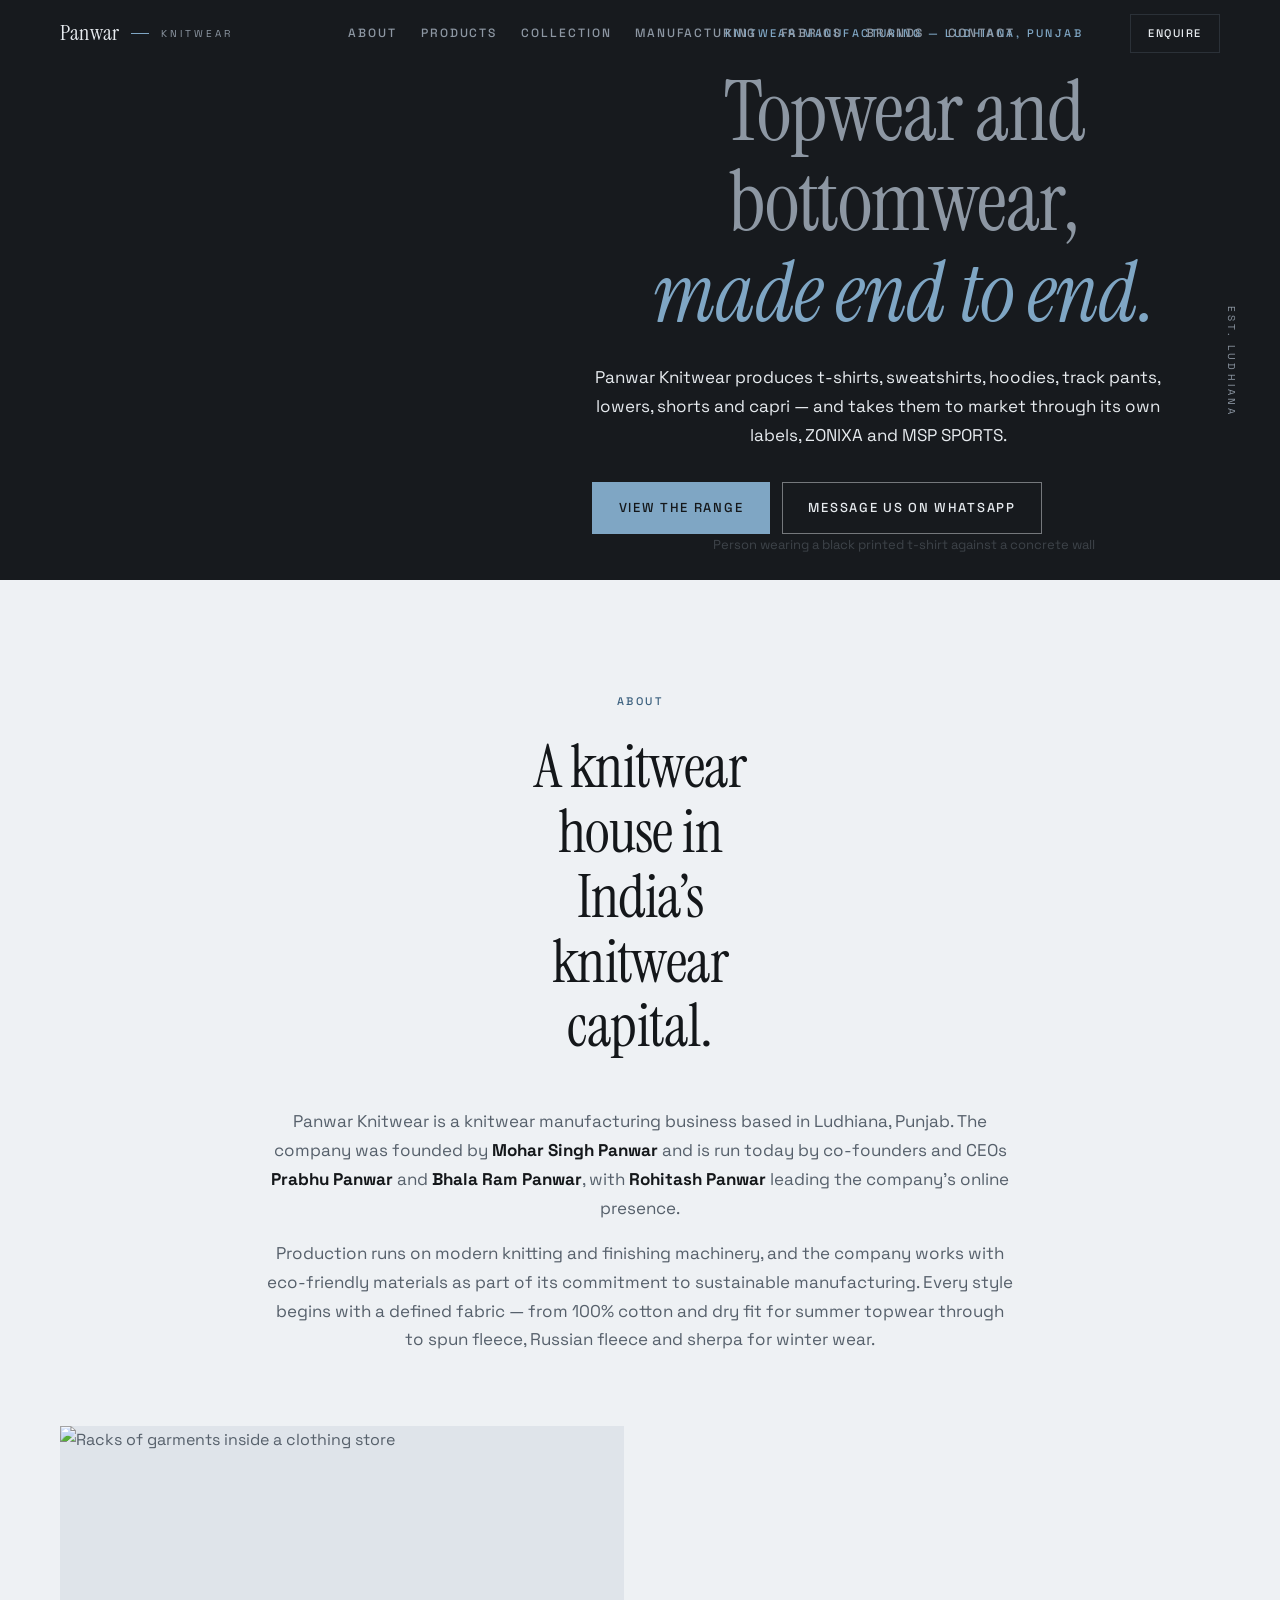
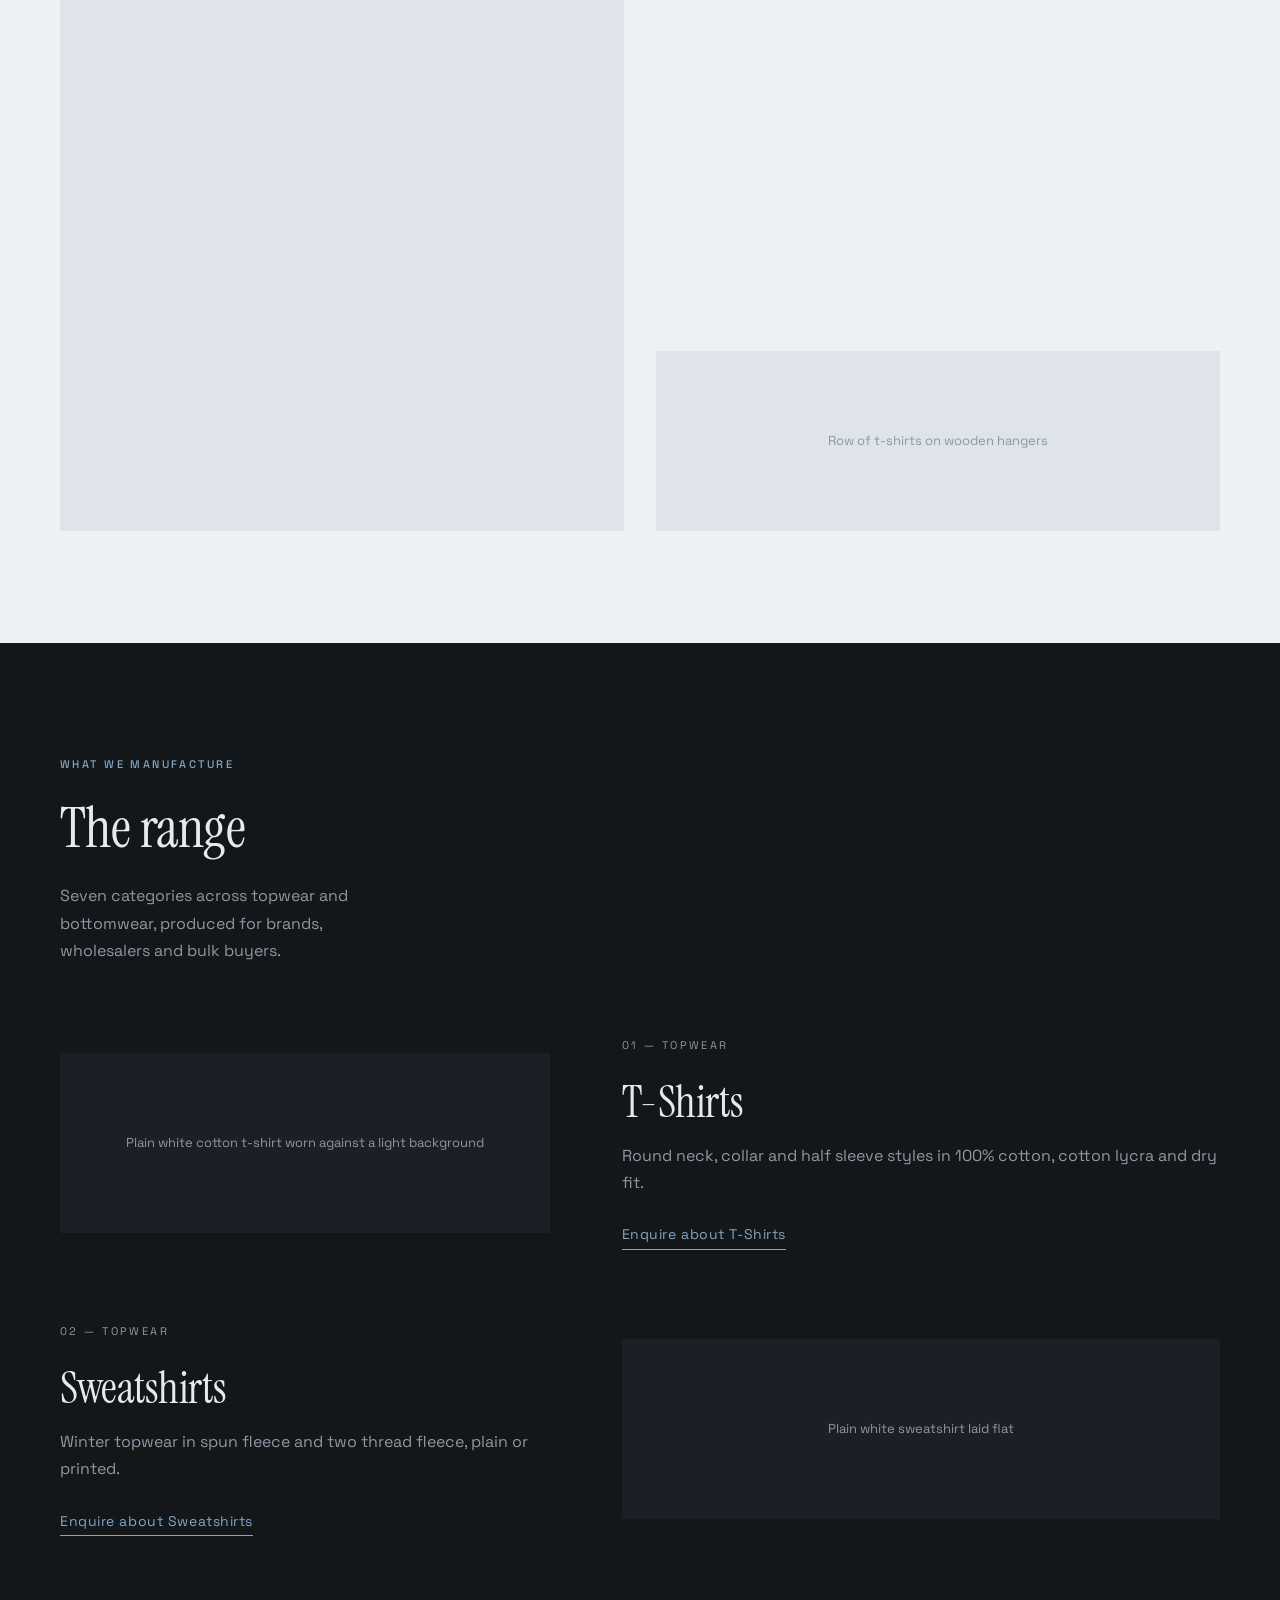
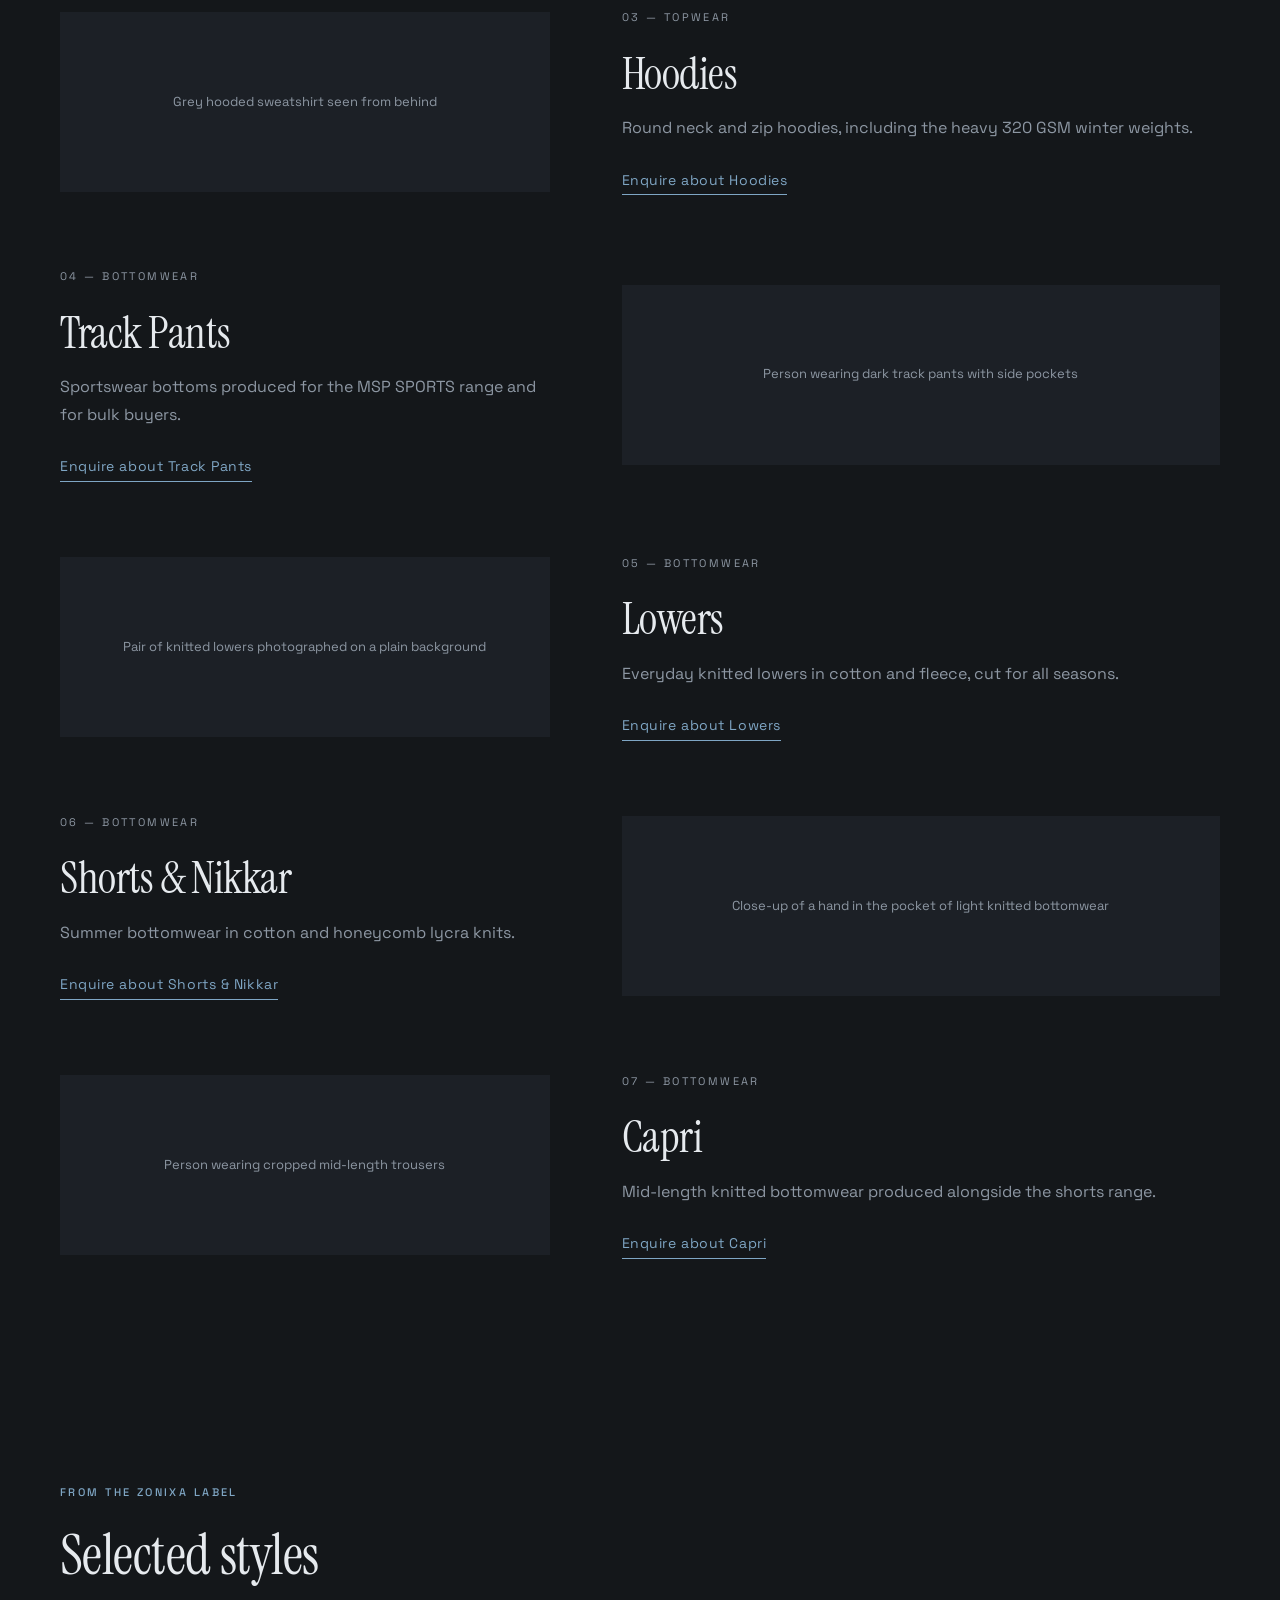
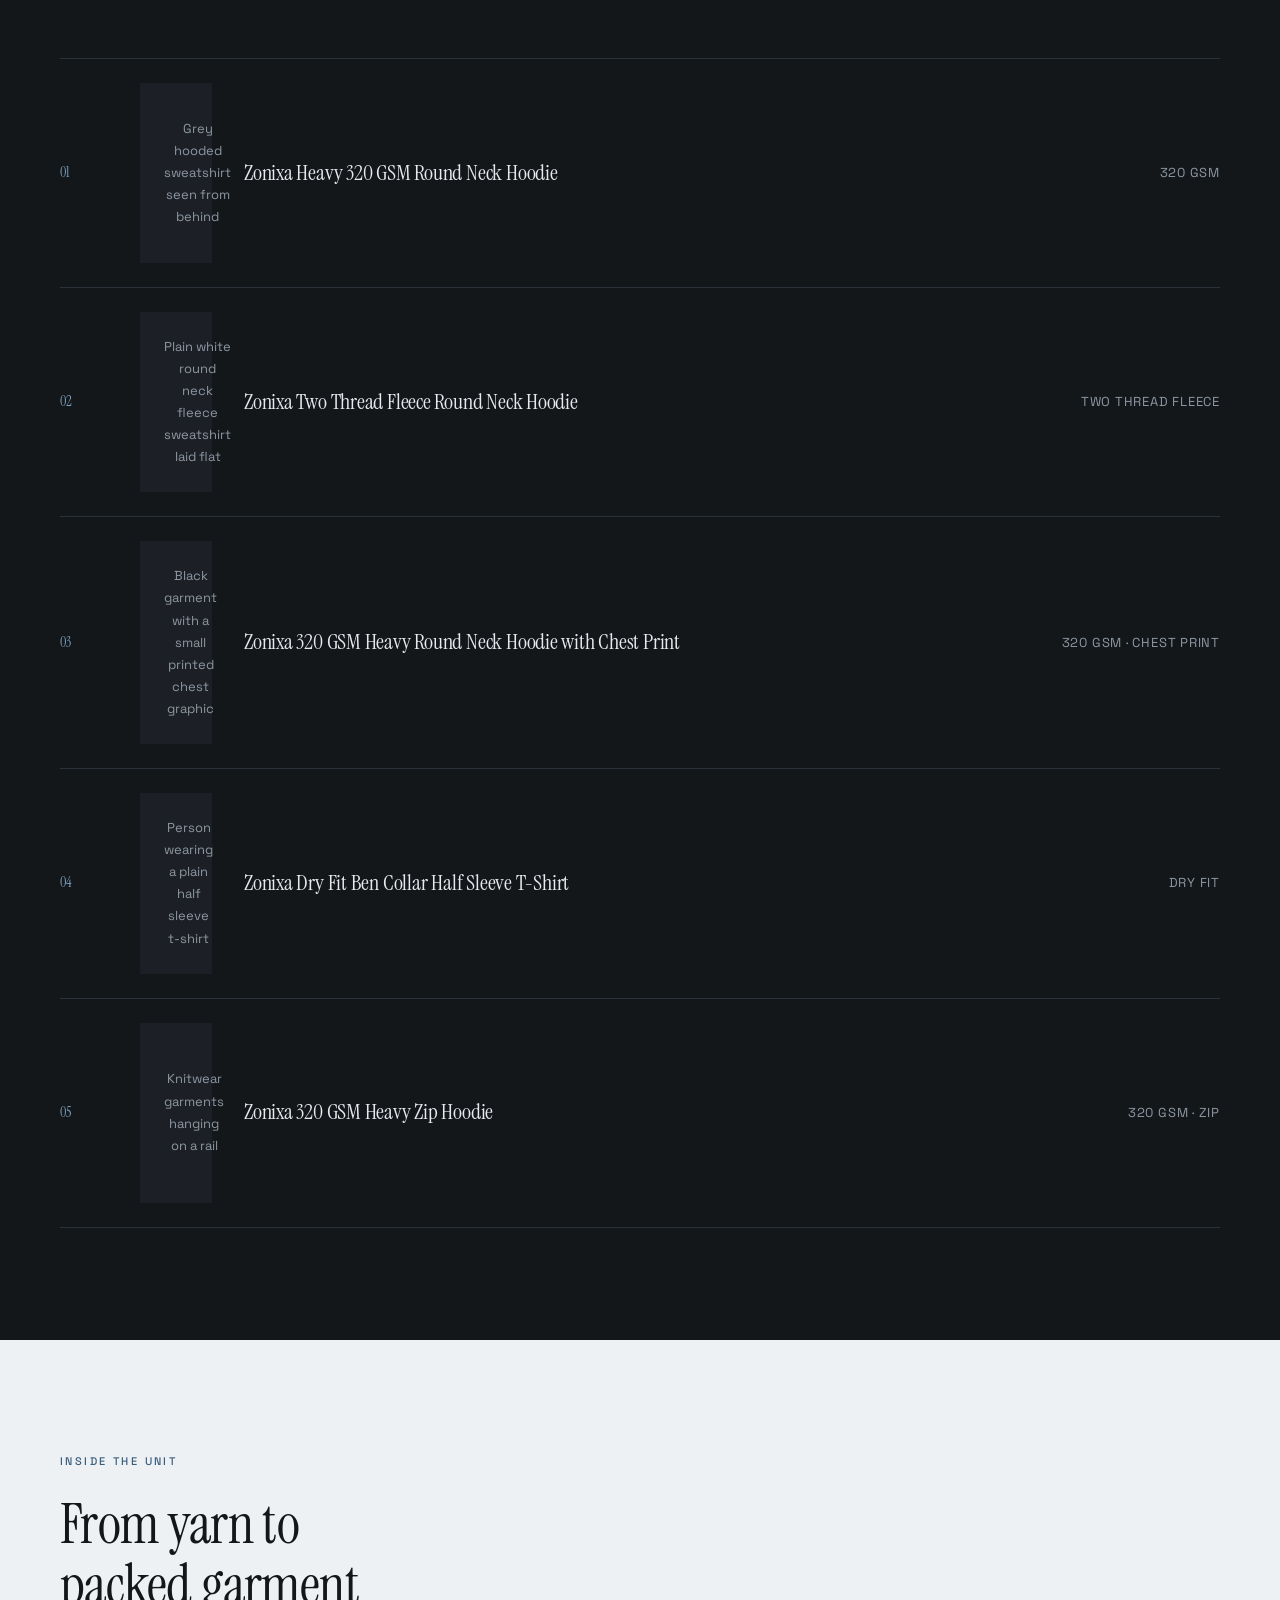
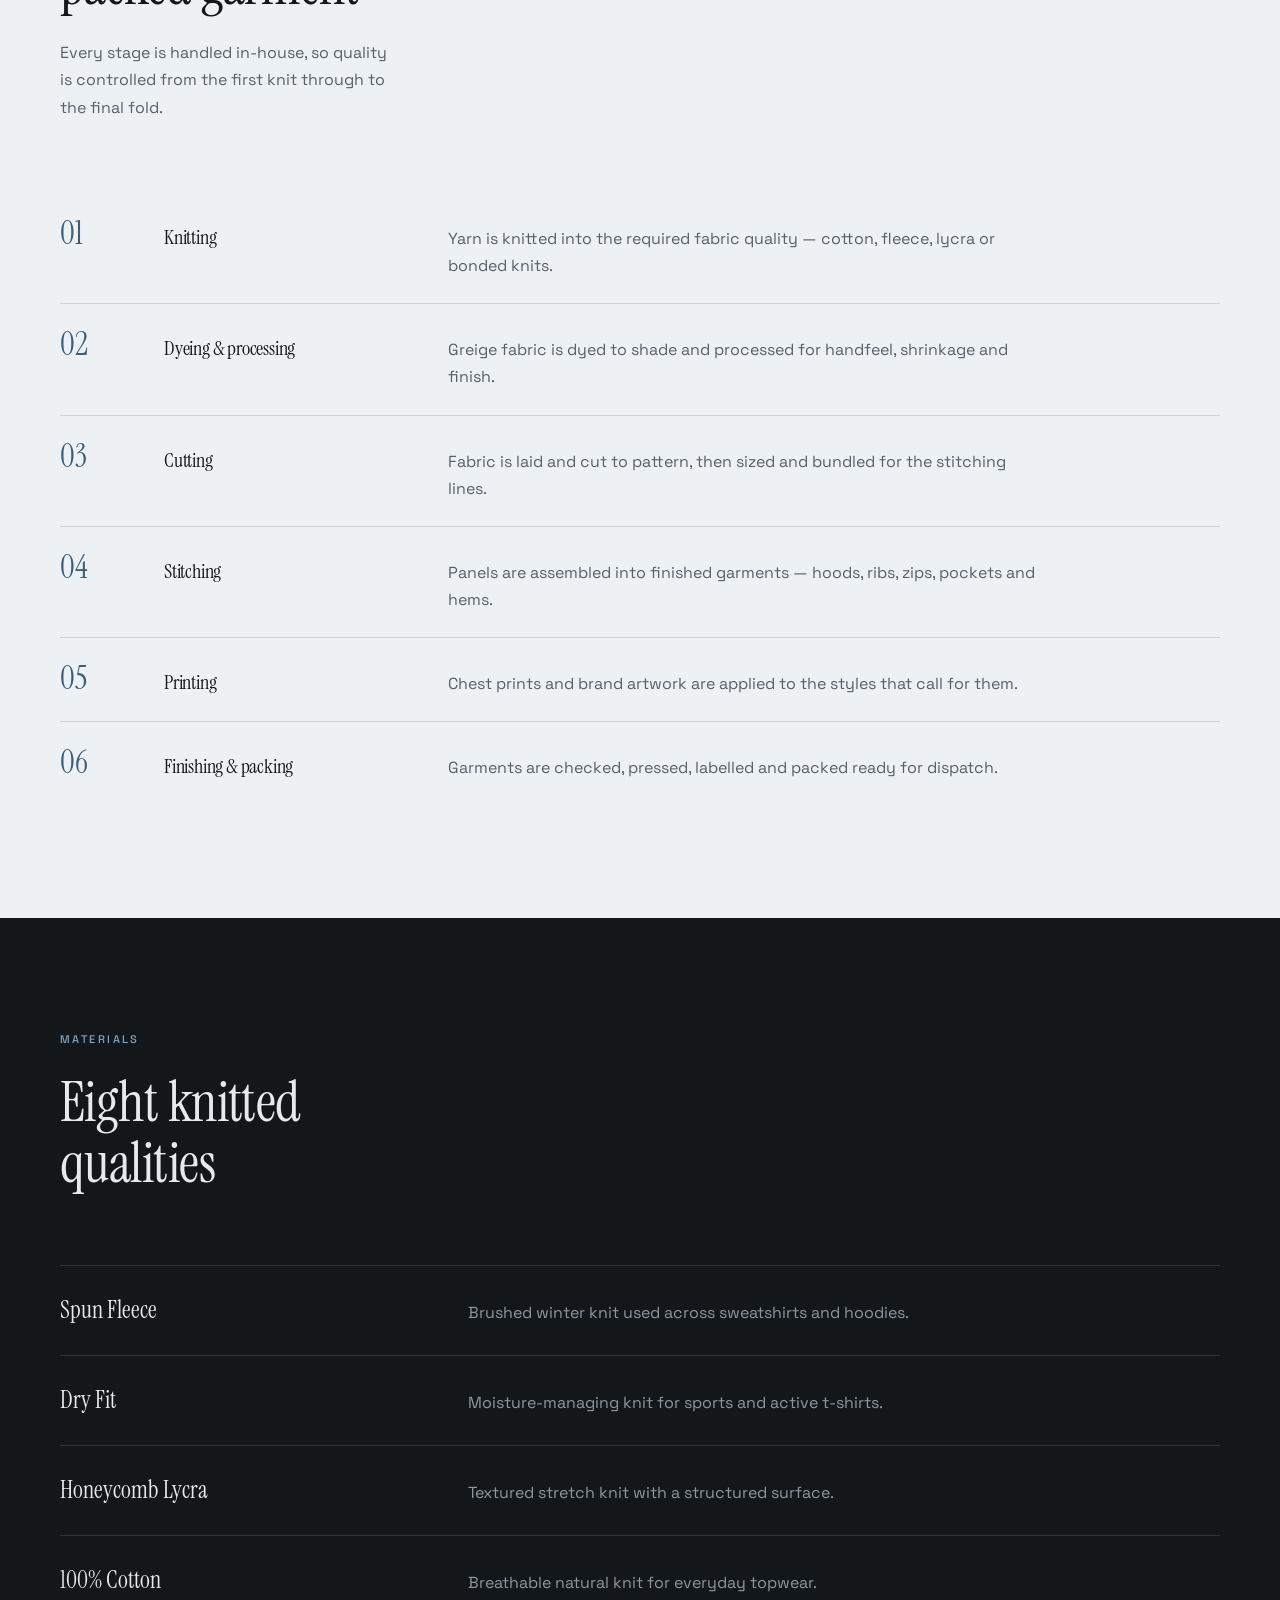
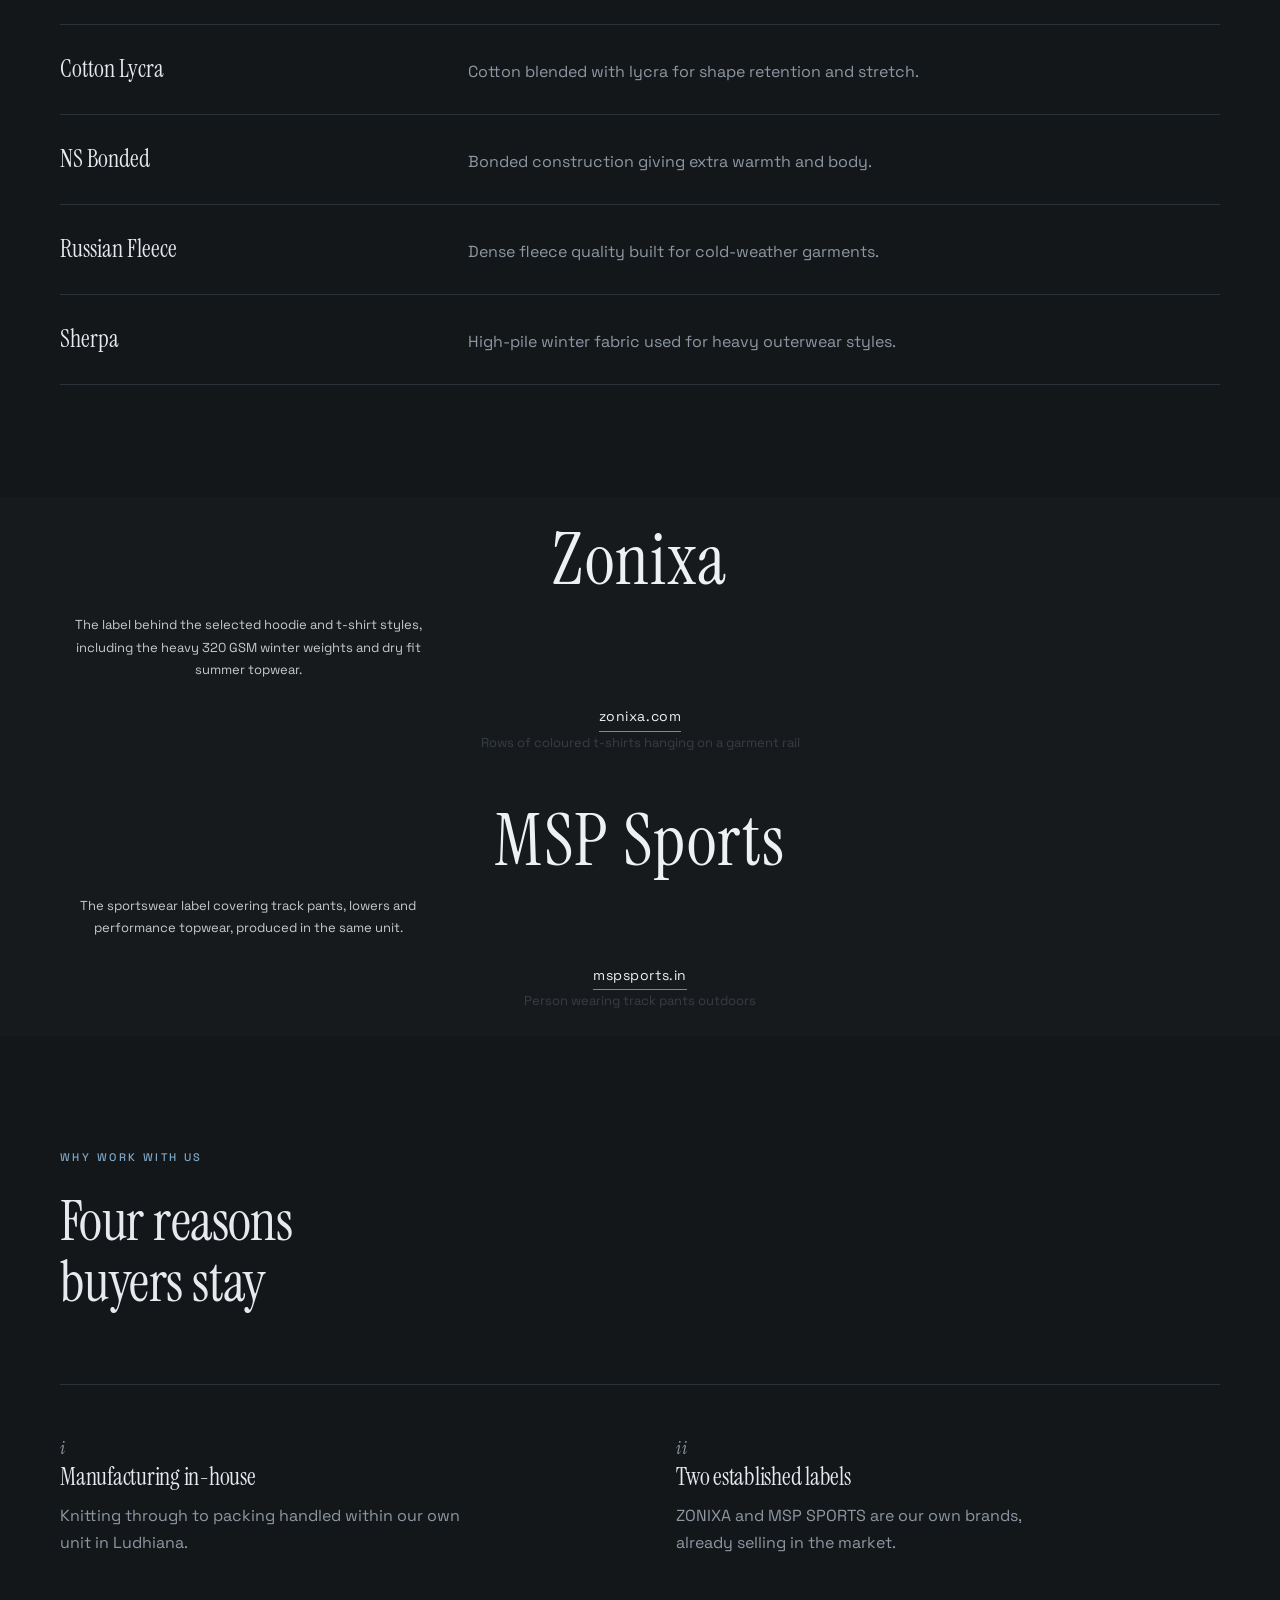
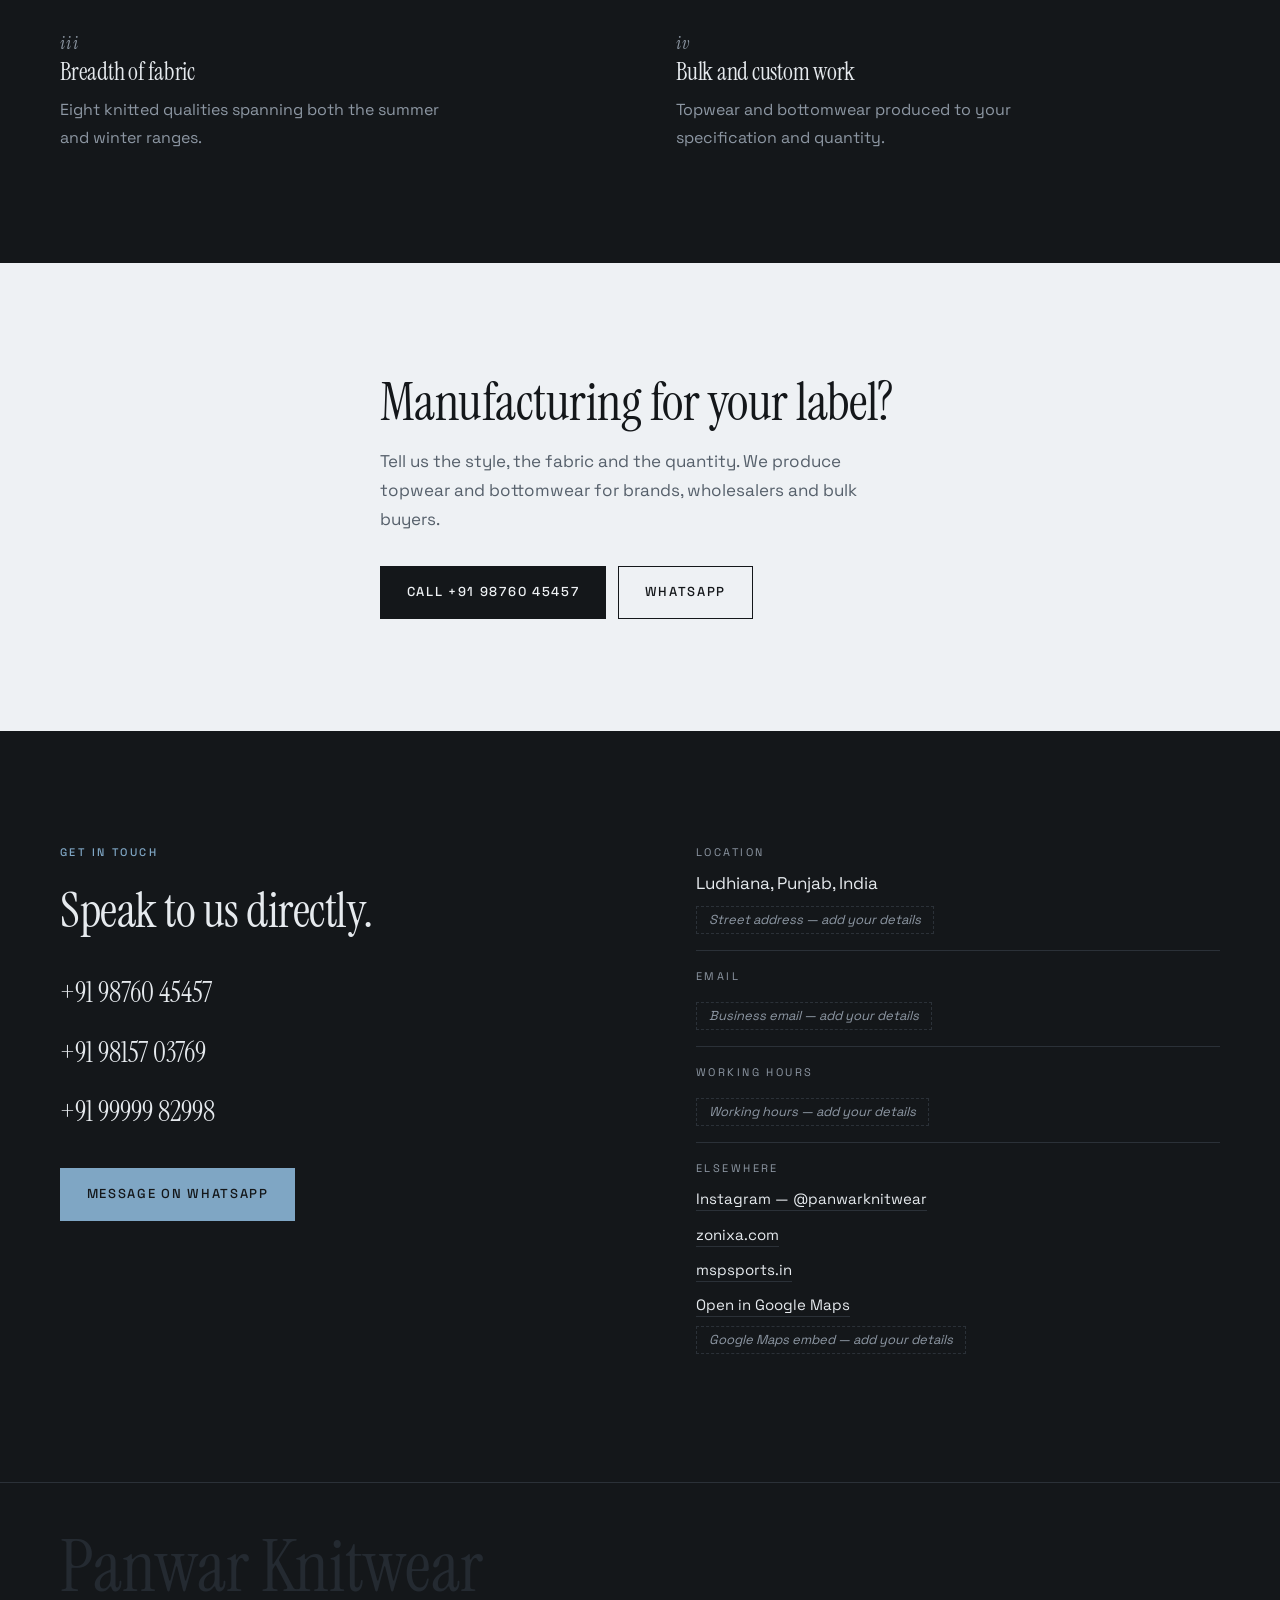
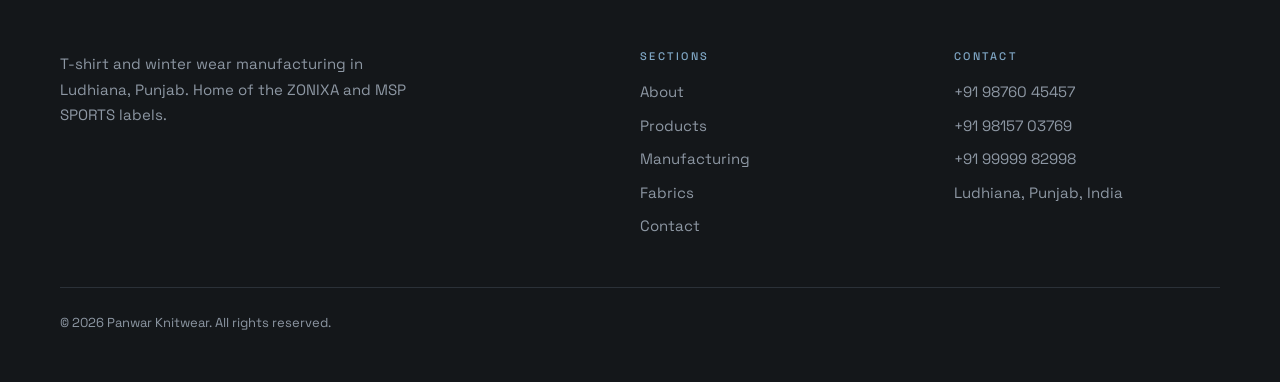
==== commit b7dc848b: "Add Panwar Knitwear website" ====
--- a/index.html
+++ b/index.html
@@ -4,190 +4,96 @@
   <meta charset="UTF-8">
   <meta name="viewport" content="width=device-width, initial-scale=1">
 
-  <!-- ==========================================================
-       SEO / META  —  edit business name, description, URLs here
-       ========================================================== -->
-  <title>The Daily Crumb | Local Bakery &amp; Cafe in Main Market, Punjab</title>
-  <meta name="description" content="The Daily Crumb is a local bakery and cafe in Main Market, Punjab. Freshly baked bread, cakes, pastries, cookies, coffee and tea, plus custom birthday cakes and party orders. Call or message us on WhatsApp.">
-  <meta name="author" content="The Daily Crumb">
-  <meta name="theme-color" content="#5C3D2E">
-  <link rel="canonical" href="https://thedailycrumb.example/">
-
-  <!-- Open Graph — link previews on WhatsApp, Facebook, LinkedIn -->
+  <title>Panwar Knitwear — Knitwear Manufacturing, Ludhiana</title>
+  <meta name="description" content="Panwar Knitwear manufactures t-shirts, sweatshirts, hoodies, track pants, lowers, shorts and capri in Ludhiana, Punjab. Home of the ZONIXA and MSP SPORTS labels.">
+  <meta name="author" content="Panwar Knitwear">
+  <meta name="theme-color" content="#14171A">
+  <link rel="canonical" href="https://panwarknitwear.com/">
+
   <meta property="og:type" content="website">
-  <meta property="og:site_name" content="The Daily Crumb">
+  <meta property="og:site_name" content="Panwar Knitwear">
   <meta property="og:locale" content="en_IN">
-  <meta property="og:title" content="The Daily Crumb — Freshly Baked. Simply Delicious.">
-  <meta property="og:description" content="A neighbourhood bakery and cafe in Main Market, Punjab. Fresh bread, cakes, pastries, cookies and coffee. Custom birthday cakes and party orders available.">
-  <meta property="og:url" content="https://thedailycrumb.example/">
-  <meta property="og:image" content="https://images.unsplash.com/photo-1509440159596-0249088772ff?auto=format&amp;fit=crop&amp;w=1200&amp;h=630&amp;q=80">
-  <meta property="og:image:alt" content="Freshly baked loaves of bread on a bakery counter">
-
-  <!-- Twitter / X card -->
+  <meta property="og:title" content="Panwar Knitwear — Knitwear Manufacturing, Ludhiana">
+  <meta property="og:description" content="Topwear and bottomwear manufactured in Ludhiana, Punjab. Home of the ZONIXA and MSP SPORTS labels.">
+  <meta property="og:url" content="https://panwarknitwear.com/">
+  <meta property="og:image" content="https://images.unsplash.com/photo-1503341504253-dff4815485f1?auto=format&amp;fit=crop&amp;w=1200&amp;h=630&amp;q=80">
+  <meta property="og:image:alt" content="Person wearing a black printed t-shirt against a concrete wall">
   <meta name="twitter:card" content="summary_large_image">
-  <meta name="twitter:title" content="The Daily Crumb — Freshly Baked. Simply Delicious.">
-  <meta name="twitter:description" content="Local bakery and cafe in Main Market, Punjab. Fresh bread, cakes, pastries and coffee.">
-  <meta name="twitter:image" content="https://images.unsplash.com/photo-1509440159596-0249088772ff?auto=format&amp;fit=crop&amp;w=1200&amp;h=630&amp;q=80">
-
-  <!-- Favicon — inline SVG, no extra file needed -->
-  <link rel="icon" href="data:image/svg+xml,%3Csvg%20xmlns%3D%27http%3A//www.w3.org/2000/svg%27%20viewBox%3D%270%200%2032%2032%27%3E%3Crect%20width%3D%2732%27%20height%3D%2732%27%20rx%3D%278%27%20fill%3D%27%235C3D2E%27/%3E%3Cg%20fill%3D%27none%27%20stroke%3D%27%23F3E9DC%27%20stroke-width%3D%271.7%27%20stroke-linecap%3D%27round%27%20stroke-linejoin%3D%27round%27%3E%3Cpath%20d%3D%27M16%2027V10%27/%3E%3Cpath%20d%3D%27M16%2012c0-2.2%201.8-4%204-4%200%202.2-1.8%204-4%204zM16%2012c0-2.2-1.8-4-4-4%200%202.2%201.8%204%204%204zM16%2018c0-2.2%201.8-4%204-4%200%202.2-1.8%204-4%204zM16%2018c0-2.2-1.8-4-4-4%200%202.2%201.8%204%204%204z%27/%3E%3C/g%3E%3C/svg%3E">
-
-  <!-- Fonts -->
+
+  <link rel="icon" href="data:image/svg+xml,%3Csvg%20xmlns%3D%27http%3A//www.w3.org/2000/svg%27%20viewBox%3D%270%200%2032%2032%27%3E%3Crect%20width%3D%2732%27%20height%3D%2732%27%20fill%3D%27%2314171A%27/%3E%3Ctext%20x%3D%2716%27%20y%3D%2723%27%20font-family%3D%27Georgia%2Cserif%27%20font-size%3D%2718%27%20fill%3D%27%237FA6C4%27%20text-anchor%3D%27middle%27%3EP%3C/text%3E%3C/svg%3E">
+
   <link rel="preconnect" href="https://fonts.googleapis.com">
   <link rel="preconnect" href="https://fonts.gstatic.com" crossorigin>
-  <link rel="stylesheet" href="https://fonts.googleapis.com/css2?family=Playfair+Display:wght@600;700&amp;family=Inter:wght@400;500;600;700&amp;display=swap">
+  <link rel="stylesheet" href="https://fonts.googleapis.com/css2?family=Instrument+Serif:ital@0;1&amp;family=Space+Grotesk:wght@400;500;700&amp;display=swap">
 
   <link rel="stylesheet" href="style.css">
 
-  <!-- Local-business structured data — helps Google show hours, phone, address -->
   <script type="application/ld+json">
   {
     "@context": "https://schema.org",
-    "@type": "Bakery",
-    "name": "The Daily Crumb",
-    "slogan": "Freshly Baked. Simply Delicious.",
-    "description": "Local bakery and cafe serving freshly baked bread, cakes, pastries, cookies, coffee and tea. Custom birthday cakes and party orders available.",
-    "url": "https://thedailycrumb.example/",
-    "telephone": "+919876543210",
-    "priceRange": "$$",
-    "servesCuisine": "Bakery, Cafe",
-    "image": "https://images.unsplash.com/photo-1509440159596-0249088772ff?auto=format&fit=crop&w=1200&q=80",
+    "@type": "Organization",
+    "name": "Panwar Knitwear",
+    "description": "Knitwear manufacturer in Ludhiana, Punjab, producing t-shirts, sweatshirts, hoodies, track pants, lowers, shorts and capri under the ZONIXA and MSP SPORTS brands.",
+    "url": "https://panwarknitwear.com/",
+    "telephone": ["+919876045457", "+919815703769", "+919999982998"],
     "address": {
       "@type": "PostalAddress",
-      "streetAddress": "Main Market",
+      "addressLocality": "Ludhiana",
       "addressRegion": "Punjab",
       "addressCountry": "IN"
     },
-    "openingHoursSpecification": [
-      {
-        "@type": "OpeningHoursSpecification",
-        "dayOfWeek": ["Monday", "Tuesday", "Wednesday", "Thursday", "Friday", "Saturday"],
-        "opens": "08:00",
-        "closes": "21:00"
-      },
-      {
-        "@type": "OpeningHoursSpecification",
-        "dayOfWeek": "Sunday",
-        "opens": "09:00",
-        "closes": "20:00"
-      }
+    "brand": [
+      { "@type": "Brand", "name": "ZONIXA" },
+      { "@type": "Brand", "name": "MSP SPORTS" }
+    ],
+    "sameAs": [
+      "https://www.instagram.com/panwarknitwear/",
+      "https://zonixa.com/",
+      "https://mspsports.in/"
     ]
   }
   </script>
 </head>
 <body>
 
-  <a class="skip-link" href="#main">Skip to main content</a>
+  <a class="skip" href="#main">Skip to main content</a>
 
   <!-- ==========================================================
-       ICON SPRITE — every icon defined once, referenced with <use>.
-       No icon-font CDN, no extra network requests.
+       MASTHEAD — slim bar, overlay menu on small screens
        ========================================================== -->
-  <svg class="sprite" aria-hidden="true" focusable="false" xmlns="http://www.w3.org/2000/svg">
-    <symbol id="i-wheat" viewBox="0 0 24 24" fill="none" stroke="currentColor" stroke-width="1.6" stroke-linecap="round" stroke-linejoin="round">
-      <path d="M12 22V7"/>
-      <path d="M12 8c0-2 1.6-3.6 3.6-3.6C15.6 6.4 14 8 12 8zM12 8c0-2-1.6-3.6-3.6-3.6C8.4 6.4 10 8 12 8z"/>
-      <path d="M12 13c0-2 1.6-3.6 3.6-3.6C15.6 11.4 14 13 12 13zM12 13c0-2-1.6-3.6-3.6-3.6C8.4 11.4 10 13 12 13z"/>
-      <path d="M12 18c0-2 1.6-3.6 3.6-3.6C15.6 16.4 14 18 12 18zM12 18c0-2-1.6-3.6-3.6-3.6C8.4 16.4 10 18 12 18z"/>
-    </symbol>
-    <symbol id="i-whatsapp" viewBox="0 0 24 24" fill="currentColor">
-      <path d="M17.472 14.382c-.297-.149-1.758-.867-2.03-.967-.273-.099-.471-.148-.67.15-.197.297-.767.966-.94 1.164-.173.199-.347.223-.644.075-.297-.15-1.255-.463-2.39-1.475-.883-.788-1.48-1.761-1.653-2.059-.173-.297-.018-.458.13-.606.134-.133.298-.347.446-.52.149-.174.198-.298.298-.497.099-.198.05-.371-.05-.52-.099-.148-.669-1.612-.916-2.207-.242-.579-.487-.5-.669-.51-.173-.008-.371-.01-.57-.01-.198 0-.52.074-.792.372-.272.297-1.04 1.016-1.04 2.479 0 1.462 1.065 2.875 1.213 3.074.149.198 2.096 3.2 5.077 4.487.709.306 1.262.489 1.694.625.712.227 1.36.195 1.872.118.571-.085 1.758-.719 2.006-1.413.248-.694.248-1.289.173-1.413-.074-.124-.272-.198-.57-.347m-5.421 7.403h-.004a9.87 9.87 0 01-5.031-1.378l-.361-.214-3.741.982.998-3.648-.235-.374a9.86 9.86 0 01-1.51-5.26c.001-5.45 4.436-9.884 9.888-9.884 2.64 0 5.122 1.03 6.988 2.898a9.825 9.825 0 012.893 6.994c-.003 5.45-4.437 9.884-9.885 9.884m8.413-18.297A11.815 11.815 0 0012.05 0C5.495 0 .16 5.335.157 11.892c0 2.096.547 4.142 1.588 5.945L.057 24l6.305-1.654a11.882 11.882 0 005.683 1.448h.005c6.554 0 11.89-5.335 11.893-11.893a11.821 11.821 0 00-3.48-8.413z"/>
-    </symbol>
-    <symbol id="i-phone" viewBox="0 0 24 24" fill="none" stroke="currentColor" stroke-width="1.8" stroke-linecap="round" stroke-linejoin="round">
-      <path d="M22 16.92v3a2 2 0 0 1-2.18 2 19.79 19.79 0 0 1-8.63-3.07 19.5 19.5 0 0 1-6-6 19.79 19.79 0 0 1-3.07-8.67A2 2 0 0 1 4.11 2h3a2 2 0 0 1 2 1.72 12.84 12.84 0 0 0 .7 2.81 2 2 0 0 1-.45 2.11L8.09 9.91a16 16 0 0 0 6 6l1.27-1.27a2 2 0 0 1 2.11-.45 12.84 12.84 0 0 0 2.81.7A2 2 0 0 1 22 16.92z"/>
-    </symbol>
-    <symbol id="i-pin" viewBox="0 0 24 24" fill="none" stroke="currentColor" stroke-width="1.8" stroke-linecap="round" stroke-linejoin="round">
-      <path d="M21 10c0 7-9 13-9 13s-9-6-9-13a9 9 0 0 1 18 0z"/><circle cx="12" cy="10" r="3"/>
-    </symbol>
-    <symbol id="i-clock" viewBox="0 0 24 24" fill="none" stroke="currentColor" stroke-width="1.8" stroke-linecap="round" stroke-linejoin="round">
-      <circle cx="12" cy="12" r="10"/><polyline points="12 6 12 12 16 14"/>
-    </symbol>
-    <symbol id="i-bread" viewBox="0 0 24 24" fill="none" stroke="currentColor" stroke-width="1.7" stroke-linecap="round" stroke-linejoin="round">
-      <path d="M3 13a5 5 0 0 1 5-5h8a5 5 0 0 1 5 5v4a2 2 0 0 1-2 2H5a2 2 0 0 1-2-2v-4z"/>
-      <path d="M8 8.5c0-1 .7-1.6 1.5-1.6s1.5.6 1.5 1.6M13 8.5c0-1 .7-1.6 1.5-1.6s1.5.6 1.5 1.6"/>
-    </symbol>
-    <symbol id="i-cake" viewBox="0 0 24 24" fill="none" stroke="currentColor" stroke-width="1.7" stroke-linecap="round" stroke-linejoin="round">
-      <path d="M3 21h18"/><path d="M5 21v-8h14v8"/>
-      <path d="M5 13a3 3 0 0 1 3-3h8a3 3 0 0 1 3 3"/>
-      <path d="M12 10V7"/><path d="M10.6 5.4a1.4 1.4 0 0 0 2.8 0c0-1-1.4-2.4-1.4-2.4s-1.4 1.4-1.4 2.4z"/>
-    </symbol>
-    <symbol id="i-coffee" viewBox="0 0 24 24" fill="none" stroke="currentColor" stroke-width="1.7" stroke-linecap="round" stroke-linejoin="round">
-      <path d="M18 8h1a4 4 0 0 1 0 8h-1"/><path d="M2 8h16v9a4 4 0 0 1-4 4H6a4 4 0 0 1-4-4V8z"/>
-      <line x1="6" y1="1" x2="6" y2="4"/><line x1="10" y1="1" x2="10" y2="4"/><line x1="14" y1="1" x2="14" y2="4"/>
-    </symbol>
-    <symbol id="i-gift" viewBox="0 0 24 24" fill="none" stroke="currentColor" stroke-width="1.7" stroke-linecap="round" stroke-linejoin="round">
-      <polyline points="20 12 20 22 4 22 4 12"/><rect x="2" y="7" width="20" height="5" rx="1"/>
-      <line x1="12" y1="22" x2="12" y2="7"/>
-      <path d="M12 7H7.5a2.5 2.5 0 0 1 0-5C11 2 12 7 12 7z"/><path d="M12 7h4.5a2.5 2.5 0 0 0 0-5C13 2 12 7 12 7z"/>
-    </symbol>
-    <symbol id="i-calendar" viewBox="0 0 24 24" fill="none" stroke="currentColor" stroke-width="1.7" stroke-linecap="round" stroke-linejoin="round">
-      <rect x="3" y="4" width="18" height="18" rx="2"/><line x1="16" y1="2" x2="16" y2="6"/>
-      <line x1="8" y1="2" x2="8" y2="6"/><line x1="3" y1="10" x2="21" y2="10"/>
-    </symbol>
-    <symbol id="i-bag" viewBox="0 0 24 24" fill="none" stroke="currentColor" stroke-width="1.7" stroke-linecap="round" stroke-linejoin="round">
-      <path d="M6 2 3 6v14a2 2 0 0 0 2 2h14a2 2 0 0 0 2-2V6l-3-4z"/>
-      <line x1="3" y1="6" x2="21" y2="6"/><path d="M16 10a4 4 0 0 1-8 0"/>
-    </symbol>
-    <symbol id="i-sun" viewBox="0 0 24 24" fill="none" stroke="currentColor" stroke-width="1.7" stroke-linecap="round" stroke-linejoin="round">
-      <circle cx="12" cy="12" r="4.5"/>
-      <line x1="12" y1="1" x2="12" y2="3.5"/><line x1="12" y1="20.5" x2="12" y2="23"/>
-      <line x1="4.2" y1="4.2" x2="6" y2="6"/><line x1="18" y1="18" x2="19.8" y2="19.8"/>
-      <line x1="1" y1="12" x2="3.5" y2="12"/><line x1="20.5" y1="12" x2="23" y2="12"/>
-      <line x1="4.2" y1="19.8" x2="6" y2="18"/><line x1="18" y1="6" x2="19.8" y2="4.2"/>
-    </symbol>
-    <symbol id="i-chat" viewBox="0 0 24 24" fill="none" stroke="currentColor" stroke-width="1.7" stroke-linecap="round" stroke-linejoin="round">
-      <path d="M21 11.5a8.38 8.38 0 0 1-.9 3.8 8.5 8.5 0 0 1-7.6 4.7 8.38 8.38 0 0 1-3.8-.9L3 21l1.9-5.7a8.38 8.38 0 0 1-.9-3.8 8.5 8.5 0 0 1 4.7-7.6 8.38 8.38 0 0 1 3.8-.9h.5a8.48 8.48 0 0 1 8 8v.5z"/>
-    </symbol>
-    <symbol id="i-heart" viewBox="0 0 24 24" fill="none" stroke="currentColor" stroke-width="1.7" stroke-linecap="round" stroke-linejoin="round">
-      <path d="M20.84 4.61a5.5 5.5 0 0 0-7.78 0L12 5.67l-1.06-1.06a5.5 5.5 0 0 0-7.78 7.78l1.06 1.06L12 21.23l7.78-7.78 1.06-1.06a5.5 5.5 0 0 0 0-7.78z"/>
-    </symbol>
-    <symbol id="i-arrow" viewBox="0 0 24 24" fill="none" stroke="currentColor" stroke-width="1.9" stroke-linecap="round" stroke-linejoin="round">
-      <line x1="4" y1="12" x2="19" y2="12"/><polyline points="13 6 19 12 13 18"/>
-    </symbol>
-    <symbol id="i-external" viewBox="0 0 24 24" fill="none" stroke="currentColor" stroke-width="1.8" stroke-linecap="round" stroke-linejoin="round">
-      <path d="M18 13v6a2 2 0 0 1-2 2H5a2 2 0 0 1-2-2V8a2 2 0 0 1 2-2h6"/>
-      <polyline points="15 3 21 3 21 9"/><line x1="10" y1="14" x2="21" y2="3"/>
-    </symbol>
-  </svg>
-
-  <!-- ==========================================================
-       HEADER — sticky, compact on scroll
-       ========================================================== -->
-  <header class="header" id="header">
-    <div class="container header__inner">
-
-      <a class="brand" href="#home" aria-label="The Daily Crumb — back to top">
-        <span class="brand__mark" aria-hidden="true">
-          <svg class="icon" role="presentation"><use href="#i-wheat"></use></svg>
-        </span>
-        <span class="brand__text">
-          <span class="brand__name">The Daily Crumb</span>
-          <span class="brand__tag">Bakery &amp; Cafe</span>
-        </span>
+  <header class="masthead" id="masthead">
+    <div class="shell masthead__row">
+
+      <a class="wordmark" href="#top" aria-label="Panwar Knitwear — back to top">
+        <span class="wordmark__name">Panwar</span>
+        <span class="wordmark__rule" aria-hidden="true"></span>
+        <span class="wordmark__sub">Knitwear</span>
       </a>
 
-      <!-- Hamburger — visible below 900px only -->
-      <button class="nav-toggle" id="navToggle" type="button"
-              aria-label="Open menu" aria-expanded="false" aria-controls="primaryNav">
-        <span class="nav-toggle__box" aria-hidden="true">
-          <span class="nav-toggle__bar"></span>
-          <span class="nav-toggle__bar"></span>
-          <span class="nav-toggle__bar"></span>
-        </span>
-      </button>
-
-      <nav class="nav" id="primaryNav" aria-label="Primary navigation">
-        <ul class="nav__list">
-          <li><a class="nav__link" href="#home">Home</a></li>
-          <li><a class="nav__link" href="#about">About</a></li>
-          <li><a class="nav__link" href="#menu">Menu</a></li>
-          <li><a class="nav__link" href="#services">Services</a></li>
-          <li><a class="nav__link" href="#contact">Contact</a></li>
-          <li class="nav__cta">
-            <a class="btn btn--accent btn--sm" href="#enquiry">Order / Enquire</a>
-          </li>
+      <nav class="menu" id="menu" aria-label="Primary navigation">
+        <ul class="menu__list">
+          <li><a href="#about">About</a></li>
+          <li><a href="#products">Products</a></li>
+          <li><a href="#featured">Collection</a></li>
+          <li><a href="#manufacturing">Manufacturing</a></li>
+          <li><a href="#fabrics">Fabrics</a></li>
+          <li><a href="#brands">Brands</a></li>
+          <li><a href="#contact">Contact</a></li>
         </ul>
+        <p class="menu__foot">
+          <a href="tel:+919876045457">+91 98760 45457</a>
+          <span>Ludhiana, Punjab</span>
+        </p>
       </nav>
+
+      <div class="masthead__end">
+        <a class="cta cta--outline cta--sm" href="#contact">Enquire</a>
+        <button class="menu-btn" id="menuBtn" type="button"
+                aria-expanded="false" aria-controls="menu">
+          <span class="menu-btn__open">Menu</span>
+          <span class="menu-btn__close">Close</span>
+        </button>
+      </div>
 
     </div>
   </header>
@@ -195,605 +101,573 @@
   <main id="main">
 
     <!-- ==========================================================
-         HERO
-         ========================================================== -->
-    <section class="hero" id="home">
-      <div class="container hero__inner">
-
-        <div class="hero__content">
-          <p class="eyebrow">
-            <svg class="icon icon--xs" aria-hidden="true"><use href="#i-pin"></use></svg>
-            Local Bakery &amp; Cafe · Main Market, Punjab
+         HERO — full-bleed image, flat scrim, text anchored low
+         ========================================================== -->
+    <section class="hero" id="top">
+      <img class="hero__bg"
+           src="https://images.unsplash.com/photo-1503341504253-dff4815485f1?auto=format&amp;fit=crop&amp;w=1800&amp;q=80"
+           alt="Person wearing a black printed t-shirt against a concrete wall"
+           width="1800" height="1200" fetchpriority="high" decoding="async">
+      <div class="hero__scrim" aria-hidden="true"></div>
+
+      <div class="shell hero__inner">
+        <p class="kicker">Knitwear Manufacturing &mdash; Ludhiana, Punjab</p>
+
+        <h1 class="hero__title">
+          Topwear and bottomwear,<br>
+          <em>made end to end.</em>
+        </h1>
+
+        <p class="hero__lead">
+          Panwar Knitwear produces t-shirts, sweatshirts, hoodies, track pants,
+          lowers, shorts and capri &mdash; and takes them to market through its own
+          labels, ZONIXA and MSP SPORTS.
+        </p>
+
+        <p class="hero__acts">
+          <a class="cta cta--solid" href="#products">View the range</a>
+          <a class="cta cta--ghost"
+             href="https://wa.me/919876045457?text=Hello%20Panwar%20Knitwear%2C%20I%20would%20like%20to%20discuss%20a%20bulk%20order."
+             target="_blank" rel="noopener">Message us on WhatsApp</a>
+        </p>
+      </div>
+
+      <p class="hero__stamp" aria-hidden="true">Est. Ludhiana</p>
+    </section>
+
+    <!-- ==========================================================
+         ABOUT — light section, centred statement then collage
+         ========================================================== -->
+    <section class="band band--light" id="about">
+      <div class="shell">
+
+        <div class="statement reveal">
+          <p class="kicker kicker--dark">About</p>
+          <h2 class="statement__title">
+            A knitwear house in India&rsquo;s knitwear capital.
+          </h2>
+        </div>
+
+        <div class="prose reveal">
+          <p>
+            Panwar Knitwear is a knitwear manufacturing business based in Ludhiana,
+            Punjab. The company was founded by <strong>Mohar Singh Panwar</strong> and
+            is run today by co-founders and CEOs <strong>Prabhu Panwar</strong> and
+            <strong>Bhala Ram Panwar</strong>, with <strong>Rohitash Panwar</strong>
+            leading the company&rsquo;s online presence.
           </p>
-
-          <h1 class="hero__title">Freshly Baked.<br>Simply Delicious.</h1>
-
-          <p class="hero__lead">
-            From freshly baked bread and handcrafted pastries to custom cakes for your
-            special moments, The Daily Crumb brings fresh flavors to your neighborhood every day.
+          <p>
+            Production runs on modern knitting and finishing machinery, and the company
+            works with eco-friendly materials as part of its commitment to sustainable
+            manufacturing. Every style begins with a defined fabric &mdash; from 100%
+            cotton and dry fit for summer topwear through to spun fleece, Russian fleece
+            and sherpa for winter wear.
           </p>
-
-          <div class="hero__actions">
-            <a class="btn btn--primary" href="#menu">
-              View Our Menu
-              <svg class="icon icon--sm" aria-hidden="true"><use href="#i-arrow"></use></svg>
-            </a>
-            <a class="btn btn--whatsapp"
-               href="https://wa.me/919876543210?text=Hello%20The%20Daily%20Crumb%2C%20I%20would%20like%20to%20place%20an%20order."
-               target="_blank" rel="noopener">
-              <svg class="icon icon--sm" aria-hidden="true"><use href="#i-whatsapp"></use></svg>
-              Order on WhatsApp
-            </a>
-          </div>
-
-          <p class="hero__trust">
-            Freshly prepared <span class="dot" aria-hidden="true">•</span>
-            Local bakery <span class="dot" aria-hidden="true">•</span>
-            Custom orders available
-          </p>
-        </div>
-
-        <div class="hero__media">
-          <figure class="hero__figure">
-            <img src="https://images.unsplash.com/photo-1509440159596-0249088772ff?auto=format&amp;fit=crop&amp;w=900&amp;q=80"
-                 alt="Freshly baked loaves of rustic bread cooling on a wooden bakery counter"
-                 width="900" height="1080" fetchpriority="high" decoding="async">
+        </div>
+
+        <div class="collage reveal">
+          <figure class="collage__a">
+            <img src="https://images.unsplash.com/photo-1445205170230-053b83016050?auto=format&amp;fit=crop&amp;w=760&amp;q=80"
+                 alt="Racks of garments inside a clothing store" width="760" height="950"
+                 loading="lazy" decoding="async">
           </figure>
-          <div class="hero__badge">
-            <svg class="icon" aria-hidden="true"><use href="#i-clock"></use></svg>
-            <span>
-              <strong>Open Today</strong>
-              8:00 AM – 9:00 PM
-            </span>
-          </div>
-        </div>
-
-      </div>
-    </section>
-
-    <!-- ==========================================================
-         OUR FAVORITES — featured products
-         ========================================================== -->
-    <section class="section" id="favorites">
-      <div class="container">
-
-        <header class="section__head reveal">
-          <p class="eyebrow eyebrow--center">Freshly made</p>
-          <h2 class="section__title">Our Favorites</h2>
-          <p class="section__sub">A few things our neighbours come back for.</p>
-        </header>
-
-        <div class="grid grid--4">
-
-          <article class="card product reveal">
-            <div class="product__media">
-              <img src="https://images.unsplash.com/photo-1578985545062-69928b1d9587?auto=format&amp;fit=crop&amp;w=600&amp;q=80"
-                   alt="Chocolate truffle cake covered in smooth dark chocolate frosting"
-                   width="600" height="450" loading="lazy" decoding="async">
-            </div>
-            <div class="product__body">
-              <h3 class="product__name">Chocolate Truffle Cake</h3>
-              <p class="product__desc">Rich chocolate cake with smooth chocolate frosting.</p>
-              <p class="product__price">From <span>&#8377;550</span> <span class="tag">example price</span></p>
-              <a class="btn btn--ghost btn--sm btn--block"
-                 href="https://wa.me/919876543210?text=Hello%20The%20Daily%20Crumb%2C%20I%20would%20like%20to%20enquire%20about%20the%20Chocolate%20Truffle%20Cake."
-                 target="_blank" rel="noopener"
-                 aria-label="Enquire about Chocolate Truffle Cake on WhatsApp">
-                <svg class="icon icon--sm" aria-hidden="true"><use href="#i-whatsapp"></use></svg>
-                Enquire
-              </a>
-            </div>
-          </article>
-
-          <article class="card product reveal">
-            <div class="product__media">
-              <img src="https://images.unsplash.com/photo-1555507036-ab1f4038808a?auto=format&amp;fit=crop&amp;w=600&amp;q=80"
-                   alt="Golden butter croissants with flaky layers stacked on a tray"
-                   width="600" height="450" loading="lazy" decoding="async">
-            </div>
-            <div class="product__body">
-              <h3 class="product__name">Butter Croissant</h3>
-              <p class="product__desc">Freshly baked, flaky and buttery.</p>
-              <p class="product__price">From <span>&#8377;80</span> <span class="tag">example price</span></p>
-              <a class="btn btn--ghost btn--sm btn--block"
-                 href="https://wa.me/919876543210?text=Hello%20The%20Daily%20Crumb%2C%20I%20would%20like%20to%20enquire%20about%20the%20Butter%20Croissant."
-                 target="_blank" rel="noopener"
-                 aria-label="Enquire about Butter Croissant on WhatsApp">
-                <svg class="icon icon--sm" aria-hidden="true"><use href="#i-whatsapp"></use></svg>
-                Enquire
-              </a>
-            </div>
-          </article>
-
-          <article class="card product reveal">
-            <div class="product__media">
-              <img src="https://images.unsplash.com/photo-1499636136210-6f4ee915583e?auto=format&amp;fit=crop&amp;w=600&amp;q=80"
-                   alt="Soft chocolate chip cookies stacked beside a glass of milk"
-                   width="600" height="450" loading="lazy" decoding="async">
-            </div>
-            <div class="product__body">
-              <h3 class="product__name">Chocolate Chip Cookies</h3>
-              <p class="product__desc">Soft-centered cookies with chocolate chips.</p>
-              <p class="product__price">From <span>&#8377;180</span> <span class="tag">example price</span></p>
-              <a class="btn btn--ghost btn--sm btn--block"
-                 href="https://wa.me/919876543210?text=Hello%20The%20Daily%20Crumb%2C%20I%20would%20like%20to%20enquire%20about%20the%20Chocolate%20Chip%20Cookies."
-                 target="_blank" rel="noopener"
-                 aria-label="Enquire about Chocolate Chip Cookies on WhatsApp">
-                <svg class="icon icon--sm" aria-hidden="true"><use href="#i-whatsapp"></use></svg>
-                Enquire
-              </a>
-            </div>
-          </article>
-
-          <article class="card product reveal">
-            <div class="product__media">
-              <img src="https://images.unsplash.com/photo-1572442388796-11668a67e53d?auto=format&amp;fit=crop&amp;w=600&amp;q=80"
-                   alt="Cappuccino in a white cup with creamy foam art on top"
-                   width="600" height="450" loading="lazy" decoding="async">
-            </div>
-            <div class="product__body">
-              <h3 class="product__name">Cappuccino</h3>
-              <p class="product__desc">Freshly brewed coffee with creamy foam.</p>
-              <p class="product__price">From <span>&#8377;120</span> <span class="tag">example price</span></p>
-              <a class="btn btn--ghost btn--sm btn--block"
-                 href="https://wa.me/919876543210?text=Hello%20The%20Daily%20Crumb%2C%20I%20would%20like%20to%20enquire%20about%20the%20Cappuccino."
-                 target="_blank" rel="noopener"
-                 aria-label="Enquire about Cappuccino on WhatsApp">
-                <svg class="icon icon--sm" aria-hidden="true"><use href="#i-whatsapp"></use></svg>
-                Enquire
-              </a>
-            </div>
-          </article>
-
-        </div>
-      </div>
-    </section>
-
-    <!-- ==========================================================
-         MENU
-         ========================================================== -->
-    <section class="section section--alt" id="menu">
-      <div class="container">
-
-        <header class="section__head reveal">
-          <p class="eyebrow eyebrow--center">Baked daily</p>
-          <h2 class="section__title">Our Menu</h2>
-          <p class="section__sub">
-            A selection of what you will usually find in store. Availability changes through
-            the day &mdash; message us to check before you visit.
+          <figure class="collage__b">
+            <img src="https://images.unsplash.com/photo-1523381210434-271e8be1f52b?auto=format&amp;fit=crop&amp;w=760&amp;q=80"
+                 alt="Row of t-shirts on wooden hangers" width="760" height="700"
+                 loading="lazy" decoding="async">
+          </figure>
+        </div>
+
+      </div>
+    </section>
+
+    <!-- ==========================================================
+         PRODUCTS — editorial alternating rows
+         ========================================================== -->
+    <section class="band" id="products">
+      <div class="shell">
+
+        <header class="lead-in reveal">
+          <p class="kicker">What we manufacture</p>
+          <h2 class="lead-in__title">The range</h2>
+          <p class="lead-in__note">
+            Seven categories across topwear and bottomwear, produced for brands,
+            wholesalers and bulk buyers.
           </p>
         </header>
 
-        <div class="grid grid--2 menu-grid">
-
-          <article class="card menu-card reveal">
-            <h3 class="menu-card__title">
-              <svg class="icon" aria-hidden="true"><use href="#i-bread"></use></svg>
-              Fresh Breads
-            </h3>
-            <ul class="menu-list">
-              <li><span class="menu-list__name">White Sandwich Loaf</span><span class="menu-list__price">&#8377;60</span></li>
-              <li><span class="menu-list__name">Whole Wheat Loaf</span><span class="menu-list__price">&#8377;70</span></li>
-              <li><span class="menu-list__name">Multigrain Loaf</span><span class="menu-list__price">&#8377;90</span></li>
-              <li><span class="menu-list__name">Garlic Bread</span><span class="menu-list__price">&#8377;80</span></li>
-              <li><span class="menu-list__name">Fresh Pav (6 pieces)</span><span class="menu-list__price">&#8377;40</span></li>
+        <div class="rows">
+
+          <article class="row reveal">
+            <figure class="row__media">
+              <img src="https://images.unsplash.com/photo-1521572163474-6864f9cf17ab?auto=format&amp;fit=crop&amp;w=700&amp;q=80"
+                   alt="Plain white cotton t-shirt worn against a light background"
+                   width="700" height="875" loading="lazy" decoding="async">
+            </figure>
+            <div class="row__text">
+              <p class="row__idx">01 &mdash; Topwear</p>
+              <h3 class="row__name">T-Shirts</h3>
+              <p>Round neck, collar and half sleeve styles in 100% cotton, cotton lycra and dry fit.</p>
+              <a class="quiet-link"
+                 href="https://wa.me/919876045457?text=Hello%20Panwar%20Knitwear%2C%20I%20would%20like%20an%20enquiry%20about%20T-Shirts."
+                 target="_blank" rel="noopener">Enquire about T-Shirts</a>
+            </div>
+          </article>
+
+          <article class="row row--flip reveal">
+            <figure class="row__media">
+              <img src="https://images.unsplash.com/photo-1620799140408-edc6dcb6d633?auto=format&amp;fit=crop&amp;w=700&amp;q=80"
+                   alt="Plain white sweatshirt laid flat"
+                   width="700" height="875" loading="lazy" decoding="async">
+            </figure>
+            <div class="row__text">
+              <p class="row__idx">02 &mdash; Topwear</p>
+              <h3 class="row__name">Sweatshirts</h3>
+              <p>Winter topwear in spun fleece and two thread fleece, plain or printed.</p>
+              <a class="quiet-link"
+                 href="https://wa.me/919876045457?text=Hello%20Panwar%20Knitwear%2C%20I%20would%20like%20an%20enquiry%20about%20Sweatshirts."
+                 target="_blank" rel="noopener">Enquire about Sweatshirts</a>
+            </div>
+          </article>
+
+          <article class="row reveal">
+            <figure class="row__media">
+              <img src="https://images.unsplash.com/photo-1556821840-3a63f95609a7?auto=format&amp;fit=crop&amp;w=700&amp;q=80"
+                   alt="Grey hooded sweatshirt seen from behind"
+                   width="700" height="875" loading="lazy" decoding="async">
+            </figure>
+            <div class="row__text">
+              <p class="row__idx">03 &mdash; Topwear</p>
+              <h3 class="row__name">Hoodies</h3>
+              <p>Round neck and zip hoodies, including the heavy 320 GSM winter weights.</p>
+              <a class="quiet-link"
+                 href="https://wa.me/919876045457?text=Hello%20Panwar%20Knitwear%2C%20I%20would%20like%20an%20enquiry%20about%20Hoodies."
+                 target="_blank" rel="noopener">Enquire about Hoodies</a>
+            </div>
+          </article>
+
+          <article class="row row--flip reveal">
+            <figure class="row__media">
+              <img src="https://images.unsplash.com/photo-1552902865-b72c031ac5ea?auto=format&amp;fit=crop&amp;w=700&amp;q=80"
+                   alt="Person wearing dark track pants with side pockets"
+                   width="700" height="875" loading="lazy" decoding="async">
+            </figure>
+            <div class="row__text">
+              <p class="row__idx">04 &mdash; Bottomwear</p>
+              <h3 class="row__name">Track Pants</h3>
+              <p>Sportswear bottoms produced for the MSP SPORTS range and for bulk buyers.</p>
+              <a class="quiet-link"
+                 href="https://wa.me/919876045457?text=Hello%20Panwar%20Knitwear%2C%20I%20would%20like%20an%20enquiry%20about%20Track%20Pants."
+                 target="_blank" rel="noopener">Enquire about Track Pants</a>
+            </div>
+          </article>
+
+          <article class="row reveal">
+            <figure class="row__media">
+              <img src="https://images.unsplash.com/photo-1594633312681-425c7b97ccd1?auto=format&amp;fit=crop&amp;w=700&amp;q=80"
+                   alt="Pair of knitted lowers photographed on a plain background"
+                   width="700" height="875" loading="lazy" decoding="async">
+            </figure>
+            <div class="row__text">
+              <p class="row__idx">05 &mdash; Bottomwear</p>
+              <h3 class="row__name">Lowers</h3>
+              <p>Everyday knitted lowers in cotton and fleece, cut for all seasons.</p>
+              <a class="quiet-link"
+                 href="https://wa.me/919876045457?text=Hello%20Panwar%20Knitwear%2C%20I%20would%20like%20an%20enquiry%20about%20Lowers."
+                 target="_blank" rel="noopener">Enquire about Lowers</a>
+            </div>
+          </article>
+
+          <article class="row row--flip reveal">
+            <figure class="row__media">
+              <img src="https://images.unsplash.com/photo-1506629082955-511b1aa562c8?auto=format&amp;fit=crop&amp;w=700&amp;q=80"
+                   alt="Close-up of a hand in the pocket of light knitted bottomwear"
+                   width="700" height="875" loading="lazy" decoding="async">
+            </figure>
+            <div class="row__text">
+              <p class="row__idx">06 &mdash; Bottomwear</p>
+              <h3 class="row__name">Shorts &amp; Nikkar</h3>
+              <p>Summer bottomwear in cotton and honeycomb lycra knits.</p>
+              <a class="quiet-link"
+                 href="https://wa.me/919876045457?text=Hello%20Panwar%20Knitwear%2C%20I%20would%20like%20an%20enquiry%20about%20Shorts%20and%20Nikkar."
+                 target="_blank" rel="noopener">Enquire about Shorts &amp; Nikkar</a>
+            </div>
+          </article>
+
+          <article class="row reveal">
+            <figure class="row__media">
+              <img src="https://images.unsplash.com/photo-1517445312882-bc9910d016b7?auto=format&amp;fit=crop&amp;w=700&amp;q=80"
+                   alt="Person wearing cropped mid-length trousers"
+                   width="700" height="875" loading="lazy" decoding="async">
+            </figure>
+            <div class="row__text">
+              <p class="row__idx">07 &mdash; Bottomwear</p>
+              <h3 class="row__name">Capri</h3>
+              <p>Mid-length knitted bottomwear produced alongside the shorts range.</p>
+              <a class="quiet-link"
+                 href="https://wa.me/919876045457?text=Hello%20Panwar%20Knitwear%2C%20I%20would%20like%20an%20enquiry%20about%20Capri."
+                 target="_blank" rel="noopener">Enquire about Capri</a>
+            </div>
+          </article>
+
+        </div>
+      </div>
+    </section>
+
+    <!-- ==========================================================
+         FEATURED PRODUCTS — static index, no carousel
+         ========================================================== -->
+    <section class="band band--tight" id="featured">
+      <div class="shell">
+
+        <header class="lead-in reveal">
+          <p class="kicker">From the ZONIXA label</p>
+          <h2 class="lead-in__title">Selected styles</h2>
+        </header>
+
+        <ol class="index">
+
+          <li class="index__item reveal">
+            <span class="index__no">01</span>
+            <figure class="index__thumb">
+              <img src="https://images.unsplash.com/photo-1556821840-3a63f95609a7?auto=format&amp;fit=crop&amp;w=200&amp;q=70"
+                   alt="Grey hooded sweatshirt seen from behind" width="200" height="200"
+                   loading="lazy" decoding="async">
+            </figure>
+            <h3 class="index__name">Zonixa Heavy 320 GSM Round Neck Hoodie</h3>
+            <p class="index__spec">320 GSM</p>
+          </li>
+
+          <li class="index__item reveal">
+            <span class="index__no">02</span>
+            <figure class="index__thumb">
+              <img src="https://images.unsplash.com/photo-1620799140408-edc6dcb6d633?auto=format&amp;fit=crop&amp;w=200&amp;q=70"
+                   alt="Plain white round neck fleece sweatshirt laid flat" width="200" height="200"
+                   loading="lazy" decoding="async">
+            </figure>
+            <h3 class="index__name">Zonixa Two Thread Fleece Round Neck Hoodie</h3>
+            <p class="index__spec">Two thread fleece</p>
+          </li>
+
+          <li class="index__item reveal">
+            <span class="index__no">03</span>
+            <figure class="index__thumb">
+              <img src="https://images.unsplash.com/photo-1618354691373-d851c5c3a990?auto=format&amp;fit=crop&amp;w=200&amp;q=70"
+                   alt="Black garment with a small printed chest graphic" width="200" height="200"
+                   loading="lazy" decoding="async">
+            </figure>
+            <h3 class="index__name">Zonixa 320 GSM Heavy Round Neck Hoodie with Chest Print</h3>
+            <p class="index__spec">320 GSM &middot; chest print</p>
+          </li>
+
+          <li class="index__item reveal">
+            <span class="index__no">04</span>
+            <figure class="index__thumb">
+              <img src="https://images.unsplash.com/photo-1519058082700-08a0b56da9b4?auto=format&amp;fit=crop&amp;w=200&amp;q=70"
+                   alt="Person wearing a plain half sleeve t-shirt" width="200" height="200"
+                   loading="lazy" decoding="async">
+            </figure>
+            <h3 class="index__name">Zonixa Dry Fit Ben Collar Half Sleeve T-Shirt</h3>
+            <p class="index__spec">Dry fit</p>
+          </li>
+
+          <li class="index__item reveal">
+            <span class="index__no">05</span>
+            <figure class="index__thumb">
+              <img src="https://images.unsplash.com/photo-1558769132-cb1aea458c5e?auto=format&amp;fit=crop&amp;w=200&amp;q=70"
+                   alt="Knitwear garments hanging on a rail" width="200" height="200"
+                   loading="lazy" decoding="async">
+            </figure>
+            <h3 class="index__name">Zonixa 320 GSM Heavy Zip Hoodie</h3>
+            <p class="index__spec">320 GSM &middot; zip</p>
+          </li>
+
+        </ol>
+      </div>
+    </section>
+
+    <!-- ==========================================================
+         MANUFACTURING — light section, vertical stage list
+         ========================================================== -->
+    <section class="band band--light" id="manufacturing">
+      <div class="shell">
+
+        <header class="lead-in lead-in--dark reveal">
+          <p class="kicker kicker--dark">Inside the unit</p>
+          <h2 class="lead-in__title">From yarn to packed garment</h2>
+          <p class="lead-in__note">
+            Every stage is handled in-house, so quality is controlled from the first
+            knit through to the final fold.
+          </p>
+        </header>
+
+        <ol class="stages">
+          <li class="stage reveal">
+            <span class="stage__no">01</span>
+            <div class="stage__body">
+              <h3>Knitting</h3>
+              <p>Yarn is knitted into the required fabric quality &mdash; cotton, fleece, lycra or bonded knits.</p>
+            </div>
+          </li>
+          <li class="stage reveal">
+            <span class="stage__no">02</span>
+            <div class="stage__body">
+              <h3>Dyeing &amp; processing</h3>
+              <p>Greige fabric is dyed to shade and processed for handfeel, shrinkage and finish.</p>
+            </div>
+          </li>
+          <li class="stage reveal">
+            <span class="stage__no">03</span>
+            <div class="stage__body">
+              <h3>Cutting</h3>
+              <p>Fabric is laid and cut to pattern, then sized and bundled for the stitching lines.</p>
+            </div>
+          </li>
+          <li class="stage reveal">
+            <span class="stage__no">04</span>
+            <div class="stage__body">
+              <h3>Stitching</h3>
+              <p>Panels are assembled into finished garments &mdash; hoods, ribs, zips, pockets and hems.</p>
+            </div>
+          </li>
+          <li class="stage reveal">
+            <span class="stage__no">05</span>
+            <div class="stage__body">
+              <h3>Printing</h3>
+              <p>Chest prints and brand artwork are applied to the styles that call for them.</p>
+            </div>
+          </li>
+          <li class="stage reveal">
+            <span class="stage__no">06</span>
+            <div class="stage__body">
+              <h3>Finishing &amp; packing</h3>
+              <p>Garments are checked, pressed, labelled and packed ready for dispatch.</p>
+            </div>
+          </li>
+        </ol>
+
+      </div>
+    </section>
+
+    <!-- ==========================================================
+         FABRICS — definition table, no cards
+         ========================================================== -->
+    <section class="band" id="fabrics">
+      <div class="shell">
+
+        <header class="lead-in reveal">
+          <p class="kicker">Materials</p>
+          <h2 class="lead-in__title">Eight knitted qualities</h2>
+        </header>
+
+        <dl class="deflist">
+          <div class="deflist__row reveal">
+            <dt>Spun Fleece</dt>
+            <dd>Brushed winter knit used across sweatshirts and hoodies.</dd>
+          </div>
+          <div class="deflist__row reveal">
+            <dt>Dry Fit</dt>
+            <dd>Moisture-managing knit for sports and active t-shirts.</dd>
+          </div>
+          <div class="deflist__row reveal">
+            <dt>Honeycomb Lycra</dt>
+            <dd>Textured stretch knit with a structured surface.</dd>
+          </div>
+          <div class="deflist__row reveal">
+            <dt>100% Cotton</dt>
+            <dd>Breathable natural knit for everyday topwear.</dd>
+          </div>
+          <div class="deflist__row reveal">
+            <dt>Cotton Lycra</dt>
+            <dd>Cotton blended with lycra for shape retention and stretch.</dd>
+          </div>
+          <div class="deflist__row reveal">
+            <dt>NS Bonded</dt>
+            <dd>Bonded construction giving extra warmth and body.</dd>
+          </div>
+          <div class="deflist__row reveal">
+            <dt>Russian Fleece</dt>
+            <dd>Dense fleece quality built for cold-weather garments.</dd>
+          </div>
+          <div class="deflist__row reveal">
+            <dt>Sherpa</dt>
+            <dd>High-pile winter fabric used for heavy outerwear styles.</dd>
+          </div>
+        </dl>
+
+      </div>
+    </section>
+
+    <!-- ==========================================================
+         BRANDS — two full-width stacked bands
+         ========================================================== -->
+    <section class="brands" id="brands">
+
+      <article class="label reveal">
+        <img class="label__bg"
+             src="https://images.unsplash.com/photo-1489987707025-afc232f7ea0f?auto=format&amp;fit=crop&amp;w=1600&amp;q=80"
+             alt="Rows of coloured t-shirts hanging on a garment rail"
+             width="1600" height="700" loading="lazy" decoding="async">
+        <div class="label__scrim" aria-hidden="true"></div>
+        <div class="shell label__inner">
+          <h2 class="label__name">Zonixa</h2>
+          <p class="label__text">
+            The label behind the selected hoodie and t-shirt styles, including the heavy
+            320 GSM winter weights and dry fit summer topwear.
+          </p>
+          <a class="quiet-link quiet-link--light" href="https://zonixa.com/" target="_blank" rel="noopener">
+            zonixa.com
+          </a>
+        </div>
+      </article>
+
+      <article class="label reveal">
+        <img class="label__bg"
+             src="https://images.unsplash.com/photo-1552902865-b72c031ac5ea?auto=format&amp;fit=crop&amp;w=1600&amp;q=80"
+             alt="Person wearing track pants outdoors"
+             width="1600" height="700" loading="lazy" decoding="async">
+        <div class="label__scrim" aria-hidden="true"></div>
+        <div class="shell label__inner">
+          <h2 class="label__name">MSP Sports</h2>
+          <p class="label__text">
+            The sportswear label covering track pants, lowers and performance topwear,
+            produced in the same unit.
+          </p>
+          <a class="quiet-link quiet-link--light" href="https://mspsports.in/" target="_blank" rel="noopener">
+            mspsports.in
+          </a>
+        </div>
+      </article>
+
+    </section>
+
+    <!-- ==========================================================
+         WHY CHOOSE US — typographic, no icons
+         ========================================================== -->
+    <section class="band" id="why">
+      <div class="shell">
+
+        <header class="lead-in reveal">
+          <p class="kicker">Why work with us</p>
+          <h2 class="lead-in__title">Four reasons buyers stay</h2>
+        </header>
+
+        <div class="reasons">
+          <article class="reason reveal">
+            <p class="reason__no">i</p>
+            <h3>Manufacturing in-house</h3>
+            <p>Knitting through to packing handled within our own unit in Ludhiana.</p>
+          </article>
+          <article class="reason reveal">
+            <p class="reason__no">ii</p>
+            <h3>Two established labels</h3>
+            <p>ZONIXA and MSP SPORTS are our own brands, already selling in the market.</p>
+          </article>
+          <article class="reason reveal">
+            <p class="reason__no">iii</p>
+            <h3>Breadth of fabric</h3>
+            <p>Eight knitted qualities spanning both the summer and winter ranges.</p>
+          </article>
+          <article class="reason reveal">
+            <p class="reason__no">iv</p>
+            <h3>Bulk and custom work</h3>
+            <p>Topwear and bottomwear produced to your specification and quantity.</p>
+          </article>
+        </div>
+
+      </div>
+    </section>
+
+    <!-- ==========================================================
+         WHOLESALE CTA — inverted light band
+         ========================================================== -->
+    <section class="invite" aria-labelledby="inviteHeading">
+      <div class="shell invite__inner reveal">
+        <h2 class="invite__title" id="inviteHeading">
+          Manufacturing for your label?
+        </h2>
+        <p class="invite__text">
+          Tell us the style, the fabric and the quantity. We produce topwear and
+          bottomwear for brands, wholesalers and bulk buyers.
+        </p>
+        <p class="invite__acts">
+          <a class="cta cta--dark" href="tel:+919876045457">Call +91 98760 45457</a>
+          <a class="cta cta--line"
+             href="https://wa.me/919876045457?text=Hello%20Panwar%20Knitwear%2C%20I%20would%20like%20to%20discuss%20a%20wholesale%20order."
+             target="_blank" rel="noopener">WhatsApp</a>
+        </p>
+      </div>
+    </section>
+
+    <!-- ==========================================================
+         CONTACT — two columns
+         ========================================================== -->
+    <section class="band" id="contact">
+      <div class="shell contact">
+
+        <div class="contact__left reveal">
+          <p class="kicker">Get in touch</p>
+          <h2 class="contact__title">Speak to us directly.</h2>
+          <ul class="calls">
+            <li><a href="tel:+919876045457">+91 98760 45457</a></li>
+            <li><a href="tel:+919815703769">+91 98157 03769</a></li>
+            <li><a href="tel:+919999982998">+91 99999 82998</a></li>
+          </ul>
+          <a class="cta cta--solid"
+             href="https://wa.me/919876045457?text=Hello%20Panwar%20Knitwear%2C%20I%20have%20an%20enquiry."
+             target="_blank" rel="noopener">Message on WhatsApp</a>
+        </div>
+
+        <div class="contact__right reveal">
+
+          <div class="detail">
+            <p class="detail__label">Location</p>
+            <address class="detail__value">Ludhiana, Punjab, India</address>
+            <!-- TODO: FULL STREET ADDRESS
+                 The live website does not publish a street address, so none has been
+                 invented. Replace the <p class="todo"> line below with, for example:
+                 <address class="detail__value">Street, Area, Ludhiana, Punjab 141XXX</address>
+            -->
+            <p class="todo">Street address &mdash; add your details</p>
+          </div>
+
+          <div class="detail">
+            <p class="detail__label">Email</p>
+            <!-- TODO: EMAIL ADDRESS
+                 The live website currently shows the placeholder "email@example.com",
+                 so no real address is known. Replace the line below with:
+                 <p class="detail__value"><a href="mailto:you@panwarknitwear.com">you@panwarknitwear.com</a></p>
+            -->
+            <p class="todo">Business email &mdash; add your details</p>
+          </div>
+
+          <div class="detail">
+            <p class="detail__label">Working hours</p>
+            <!-- TODO: WORKING HOURS
+                 Not published on the live website. Replace the line below with, e.g.
+                 <p class="detail__value">Monday &ndash; Saturday, 9:00 AM &ndash; 7:00 PM</p>
+            -->
+            <p class="todo">Working hours &mdash; add your details</p>
+          </div>
+
+          <div class="detail">
+            <p class="detail__label">Elsewhere</p>
+            <ul class="elsewhere">
+              <li><a href="https://www.instagram.com/panwarknitwear/" target="_blank" rel="noopener">Instagram &mdash; @panwarknitwear</a></li>
+              <li><a href="https://zonixa.com/" target="_blank" rel="noopener">zonixa.com</a></li>
+              <li><a href="https://mspsports.in/" target="_blank" rel="noopener">mspsports.in</a></li>
+              <li><a href="https://www.google.com/maps/search/?api=1&amp;query=Panwar%20Knitwear%2C%20Ludhiana%2C%20Punjab" target="_blank" rel="noopener">Open in Google Maps</a></li>
             </ul>
-          </article>
-
-          <article class="card menu-card reveal">
-            <h3 class="menu-card__title">
-              <svg class="icon" aria-hidden="true"><use href="#i-cake"></use></svg>
-              Cakes &amp; Pastries
-            </h3>
-            <ul class="menu-list">
-              <li><span class="menu-list__name">Chocolate Truffle Cake (500g)</span><span class="menu-list__price">&#8377;550</span></li>
-              <li><span class="menu-list__name">Vanilla Sponge Cake (500g)</span><span class="menu-list__price">&#8377;450</span></li>
-              <li><span class="menu-list__name">Black Forest Pastry</span><span class="menu-list__price">&#8377;90</span></li>
-              <li><span class="menu-list__name">Butter Croissant</span><span class="menu-list__price">&#8377;80</span></li>
-              <li><span class="menu-list__name">Cinnamon Roll</span><span class="menu-list__price">&#8377;95</span></li>
-            </ul>
-          </article>
-
-          <article class="card menu-card reveal">
-            <h3 class="menu-card__title">
-              <svg class="icon" aria-hidden="true"><use href="#i-bag"></use></svg>
-              Cookies &amp; Snacks
-            </h3>
-            <ul class="menu-list">
-              <li><span class="menu-list__name">Chocolate Chip Cookies (250g)</span><span class="menu-list__price">&#8377;180</span></li>
-              <li><span class="menu-list__name">Butter Nankhatai (250g)</span><span class="menu-list__price">&#8377;150</span></li>
-              <li><span class="menu-list__name">Coconut Cookies (250g)</span><span class="menu-list__price">&#8377;160</span></li>
-              <li><span class="menu-list__name">Veg Puff</span><span class="menu-list__price">&#8377;40</span></li>
-            </ul>
-          </article>
-
-          <article class="card menu-card reveal">
-            <h3 class="menu-card__title">
-              <svg class="icon" aria-hidden="true"><use href="#i-coffee"></use></svg>
-              Coffee &amp; Tea
-            </h3>
-            <ul class="menu-list">
-              <li><span class="menu-list__name">Cappuccino</span><span class="menu-list__price">&#8377;120</span></li>
-              <li><span class="menu-list__name">Cafe Latte</span><span class="menu-list__price">&#8377;130</span></li>
-              <li><span class="menu-list__name">Filter Coffee</span><span class="menu-list__price">&#8377;70</span></li>
-              <li><span class="menu-list__name">Masala Chai</span><span class="menu-list__price">&#8377;50</span></li>
-              <li><span class="menu-list__name">Green Tea</span><span class="menu-list__price">&#8377;60</span></li>
-            </ul>
-          </article>
-
-        </div>
-
-        <p class="note note--center reveal">
-          <strong>Note:</strong> the prices above are sample placeholder values for this
-          website. Replace them with your actual prices before going live.
-        </p>
-
-      </div>
-    </section>
-
-    <!-- ==========================================================
-         ABOUT
-         ========================================================== -->
-    <section class="section" id="about">
-      <div class="container about__inner">
-
-        <div class="about__media reveal">
-          <img src="https://images.unsplash.com/photo-1554118811-1e0d58224f24?auto=format&amp;fit=crop&amp;w=800&amp;q=80"
-               alt="Bright cafe seating area with wooden tables, chairs and a counter in the background"
-               width="800" height="900" loading="lazy" decoding="async">
-        </div>
-
-        <div class="about__content reveal">
-          <p class="eyebrow">About us</p>
-          <h2 class="section__title">Made Fresh, Made Local.</h2>
-          <p>
-            The Daily Crumb is a neighborhood bakery and cafe focused on freshly prepared
-            breads, pastries, cakes and beverages. Whether you are picking up breakfast,
-            meeting a friend for coffee, or ordering a cake for a special occasion, we aim
-            to keep every visit simple, fresh and enjoyable.
-          </p>
-          <p>
-            You will find us in Main Market, where we bake through the day and are happy to
-            take orders in advance for anything you need for a celebration at home.
-          </p>
-
-          <ul class="tick-list">
-            <li>Baked fresh through the day</li>
-            <li>Custom cakes made to order</li>
-            <li>Easy pickup from Main Market</li>
-          </ul>
-
-          <a class="btn btn--primary" href="#contact">
-            Visit Our Shop
-            <svg class="icon icon--sm" aria-hidden="true"><use href="#i-arrow"></use></svg>
-          </a>
-        </div>
-
-      </div>
-    </section>
-
-    <!-- ==========================================================
-         SERVICES
-         ========================================================== -->
-    <section class="section section--alt" id="services">
-      <div class="container">
-
-        <header class="section__head reveal">
-          <p class="eyebrow eyebrow--center">Our services</p>
-          <h2 class="section__title">What We Offer</h2>
-          <p class="section__sub">Everyday bakery essentials, plus a little help with the special days.</p>
-        </header>
-
-        <div class="grid grid--3">
-
-          <article class="card service reveal">
-            <span class="service__icon" aria-hidden="true">
-              <svg class="icon"><use href="#i-bread"></use></svg>
-            </span>
-            <h3 class="service__title">Fresh Bakery</h3>
-            <p>Fresh bread, pastries and baked treats prepared regularly.</p>
-          </article>
-
-          <article class="card service reveal">
-            <span class="service__icon" aria-hidden="true">
-              <svg class="icon"><use href="#i-cake"></use></svg>
-            </span>
-            <h3 class="service__title">Custom Cakes</h3>
-            <p>Customized cakes for birthdays, celebrations and special occasions.</p>
-          </article>
-
-          <article class="card service reveal">
-            <span class="service__icon" aria-hidden="true">
-              <svg class="icon"><use href="#i-coffee"></use></svg>
-            </span>
-            <h3 class="service__title">Coffee &amp; Tea</h3>
-            <p>Freshly prepared beverages for quick breaks or relaxed conversations.</p>
-          </article>
-
-          <article class="card service reveal">
-            <span class="service__icon" aria-hidden="true">
-              <svg class="icon"><use href="#i-gift"></use></svg>
-            </span>
-            <h3 class="service__title">Party Orders</h3>
-            <p>Bulk orders for birthdays, family gatherings and small events.</p>
-          </article>
-
-          <article class="card service reveal">
-            <span class="service__icon" aria-hidden="true">
-              <svg class="icon"><use href="#i-calendar"></use></svg>
-            </span>
-            <h3 class="service__title">Pre-Orders</h3>
-            <p>Contact us in advance to reserve your favorite items.</p>
-          </article>
-
-          <article class="card service reveal">
-            <span class="service__icon" aria-hidden="true">
-              <svg class="icon"><use href="#i-bag"></use></svg>
-            </span>
-            <h3 class="service__title">Local Pickup</h3>
-            <p>Convenient pickup from our Main Market location.</p>
-          </article>
-
-        </div>
-      </div>
-    </section>
-
-    <!-- ==========================================================
-         WHY CHOOSE US
-         ========================================================== -->
-    <section class="section" id="why">
-      <div class="container">
-
-        <header class="section__head reveal">
-          <p class="eyebrow eyebrow--center">Why us</p>
-          <h2 class="section__title">Why Customers Choose The Daily Crumb</h2>
-        </header>
-
-        <div class="grid grid--4">
-
-          <article class="benefit reveal">
-            <span class="benefit__icon" aria-hidden="true">
-              <svg class="icon"><use href="#i-sun"></use></svg>
-            </span>
-            <h3 class="benefit__title">Fresh Every Day</h3>
-            <p>We focus on freshly prepared bakery items.</p>
-          </article>
-
-          <article class="benefit reveal">
-            <span class="benefit__icon" aria-hidden="true">
-              <svg class="icon"><use href="#i-chat"></use></svg>
-            </span>
-            <h3 class="benefit__title">Easy Ordering</h3>
-            <p>Reach us quickly by phone or WhatsApp.</p>
-          </article>
-
-          <article class="benefit reveal">
-            <span class="benefit__icon" aria-hidden="true">
-              <svg class="icon"><use href="#i-cake"></use></svg>
-            </span>
-            <h3 class="benefit__title">Custom Cakes</h3>
-            <p>Personalized cakes for birthdays and celebrations.</p>
-          </article>
-
-          <article class="benefit reveal">
-            <span class="benefit__icon" aria-hidden="true">
-              <svg class="icon"><use href="#i-heart"></use></svg>
-            </span>
-            <h3 class="benefit__title">Local &amp; Friendly</h3>
-            <p>A neighborhood bakery focused on friendly service.</p>
-          </article>
-
-        </div>
-      </div>
-    </section>
-
-    <!-- ==========================================================
-         CUSTOM CAKE CTA BANNER
-         ========================================================== -->
-    <section class="cta-banner" aria-labelledby="ctaHeading">
-      <div class="container cta-banner__inner reveal">
-        <span class="cta-banner__icon" aria-hidden="true">
-          <svg class="icon"><use href="#i-cake"></use></svg>
-        </span>
-        <h2 class="cta-banner__title" id="ctaHeading">Planning Something Special?</h2>
-        <p class="cta-banner__text">
-          Need a custom cake for a birthday or celebration? Tell us what you have in mind
-          and we will help you plan your order.
-        </p>
-        <a class="btn btn--whatsapp btn--lg"
-           href="https://wa.me/919876543210?text=Hello%20The%20Daily%20Crumb%2C%20I%20would%20like%20to%20order%20a%20custom%20cake."
-           target="_blank" rel="noopener">
-          <svg class="icon icon--sm" aria-hidden="true"><use href="#i-whatsapp"></use></svg>
-          WhatsApp for Custom Cake
-        </a>
-      </div>
-    </section>
-
-    <!-- ==========================================================
-         CONTACT
-         ========================================================== -->
-    <section class="section section--alt" id="contact">
-      <div class="container">
-
-        <header class="section__head reveal">
-          <p class="eyebrow eyebrow--center">Come say hello</p>
-          <h2 class="section__title">Visit The Daily Crumb</h2>
-          <p class="section__sub">We are in Main Market and open seven days a week.</p>
-        </header>
-
-        <div class="contact__grid">
-
-          <!-- Shop details -->
-          <div class="contact__details reveal">
-
-            <ul class="info-list">
-              <li class="info-list__item">
-                <span class="info-list__icon" aria-hidden="true">
-                  <svg class="icon"><use href="#i-pin"></use></svg>
-                </span>
-                <div>
-                  <h3 class="info-list__label">Location</h3>
-                  <address class="info-list__value">Main Market, Punjab, India</address>
-                </div>
-              </li>
-
-              <li class="info-list__item">
-                <span class="info-list__icon" aria-hidden="true">
-                  <svg class="icon"><use href="#i-phone"></use></svg>
-                </span>
-                <div>
-                  <h3 class="info-list__label">Phone</h3>
-                  <p class="info-list__value">
-                    <a href="tel:+919876543210">+91 98765 43210</a>
-                  </p>
-                </div>
-              </li>
-
-              <li class="info-list__item">
-                <span class="info-list__icon" aria-hidden="true">
-                  <svg class="icon"><use href="#i-whatsapp"></use></svg>
-                </span>
-                <div>
-                  <h3 class="info-list__label">WhatsApp</h3>
-                  <p class="info-list__value">
-                    <a href="https://wa.me/919876543210" target="_blank" rel="noopener">+91 98765 43210</a>
-                  </p>
-                </div>
-              </li>
-
-              <li class="info-list__item">
-                <span class="info-list__icon" aria-hidden="true">
-                  <svg class="icon"><use href="#i-clock"></use></svg>
-                </span>
-                <div>
-                  <h3 class="info-list__label">Opening Hours</h3>
-                  <dl class="hours">
-                    <div class="hours__row">
-                      <dt>Monday &ndash; Saturday</dt>
-                      <dd>8:00 AM &ndash; 9:00 PM</dd>
-                    </div>
-                    <div class="hours__row">
-                      <dt>Sunday</dt>
-                      <dd>9:00 AM &ndash; 8:00 PM</dd>
-                    </div>
-                  </dl>
-                </div>
-              </li>
-            </ul>
-
-            <div class="contact__actions">
-              <a class="btn btn--primary" href="tel:+919876543210">
-                <svg class="icon icon--sm" aria-hidden="true"><use href="#i-phone"></use></svg>
-                Call Now
-              </a>
-              <a class="btn btn--whatsapp"
-                 href="https://wa.me/919876543210?text=Hello%20The%20Daily%20Crumb%2C%20I%20have%20a%20question."
-                 target="_blank" rel="noopener">
-                <svg class="icon icon--sm" aria-hidden="true"><use href="#i-whatsapp"></use></svg>
-                WhatsApp Us
-              </a>
-            </div>
-
-            <!-- ======================================================
-                 MAP PLACEHOLDER
-                 To show the real location, delete this whole
-                 .map-placeholder div and paste your Google Maps embed
-                 iframe in its place, e.g.
-
-                 <iframe class="map-embed"
-                         src="PASTE_GOOGLE_MAPS_EMBED_URL_HERE"
-                         title="Map showing The Daily Crumb in Main Market, Punjab"
-                         loading="lazy"
-                         referrerpolicy="no-referrer-when-downgrade"
+            <!-- TODO: GOOGLE MAPS EMBED
+                 Replace the <p class="todo"> line below with your embed:
+                 <iframe class="map" src="PASTE_GOOGLE_MAPS_EMBED_URL_HERE"
+                         title="Map showing Panwar Knitwear in Ludhiana, Punjab"
+                         loading="lazy" referrerpolicy="no-referrer-when-downgrade"
                          allowfullscreen></iframe>
-
-                 Get the URL from Google Maps: search the shop →
-                 Share → Embed a map → copy the src value.
-                 ====================================================== -->
-            <div class="map-placeholder">
-              <svg class="icon icon--lg" aria-hidden="true"><use href="#i-pin"></use></svg>
-              <p class="map-placeholder__title">Main Market, Punjab, India</p>
-              <p class="map-placeholder__hint">
-                Google Maps embed goes here &mdash; see the comment in
-                <code>index.html</code> for the one-line swap.
-              </p>
-              <a class="link-inline"
-                 href="https://www.google.com/maps/search/?api=1&amp;query=Main%20Market%2C%20Punjab%2C%20India"
-                 target="_blank" rel="noopener">
-                Open in Google Maps
-                <svg class="icon icon--xs" aria-hidden="true"><use href="#i-external"></use></svg>
-              </a>
-            </div>
-
-          </div>
-
-          <!-- Enquiry form -->
-          <div class="contact__form-wrap reveal" id="enquiry">
-            <h3 class="form__heading">Send an Enquiry</h3>
-            <p class="form__intro">
-              Tell us what you need and we will get back to you. Submitting opens WhatsApp
-              with your details already written out &mdash; just press send.
-            </p>
-
-            <form class="form" id="enquiryForm" novalidate>
-
-              <div class="field">
-                <label class="field__label" for="name">
-                  Name <span class="field__req" aria-hidden="true">*</span>
-                </label>
-                <input class="field__input" type="text" id="name" name="name"
-                       autocomplete="name" placeholder="Your full name"
-                       required aria-required="true" aria-describedby="nameError">
-                <p class="field__error" id="nameError" role="alert"></p>
-              </div>
-
-              <div class="field">
-                <label class="field__label" for="phone">
-                  Phone Number <span class="field__req" aria-hidden="true">*</span>
-                </label>
-                <input class="field__input" type="tel" id="phone" name="phone"
-                       autocomplete="tel" inputmode="tel" placeholder="10-digit mobile number"
-                       required aria-required="true" aria-describedby="phoneError">
-                <p class="field__error" id="phoneError" role="alert"></p>
-              </div>
-
-              <div class="field">
-                <label class="field__label" for="order">
-                  What would you like to order? <span class="field__req" aria-hidden="true">*</span>
-                </label>
-                <select class="field__input field__select" id="order" name="order"
-                        required aria-required="true" aria-describedby="orderError">
-                  <option value="">Please choose an option</option>
-                  <option>Custom Birthday Cake</option>
-                  <option>Cakes &amp; Pastries</option>
-                  <option>Fresh Bread</option>
-                  <option>Cookies</option>
-                  <option>Coffee &amp; Tea</option>
-                  <option>Party or Event Order</option>
-                  <option>Something else</option>
-                </select>
-                <p class="field__error" id="orderError" role="alert"></p>
-              </div>
-
-              <div class="field">
-                <label class="field__label" for="message">Message</label>
-                <textarea class="field__input field__textarea" id="message" name="message"
-                          rows="4" placeholder="Flavour, size, date needed, or anything else we should know (optional)"></textarea>
-              </div>
-
-              <button class="btn btn--accent btn--block btn--lg" type="submit">
-                <svg class="icon icon--sm" aria-hidden="true"><use href="#i-whatsapp"></use></svg>
-                Send Enquiry
-              </button>
-
-              <p class="form__status" id="formStatus" role="status" aria-live="polite"></p>
-
-              <p class="note">
-                This is a front-end only website with no server, so nothing is stored or
-                emailed. The button opens WhatsApp with your enquiry pre-filled.
-              </p>
-
-            </form>
+                 Get the URL from Google Maps: search the business -> Share ->
+                 Embed a map -> copy the src value.
+            -->
+            <p class="todo">Google Maps embed &mdash; add your details</p>
           </div>
 
         </div>
@@ -805,86 +679,43 @@
   <!-- ==========================================================
        FOOTER
        ========================================================== -->
-  <footer class="footer">
-    <div class="container footer__grid">
-
-      <div class="footer__brand">
-        <a class="brand brand--footer" href="#home">
-          <span class="brand__mark" aria-hidden="true">
-            <svg class="icon" role="presentation"><use href="#i-wheat"></use></svg>
-          </span>
-          <span class="brand__name">The Daily Crumb</span>
-        </a>
-        <p class="footer__tagline">Freshly Baked. Simply Delicious.</p>
-        <p class="footer__blurb">
-          A neighborhood bakery and cafe in Main Market, Punjab.
+  <footer class="foot">
+    <div class="shell">
+
+      <p class="foot__mark">Panwar Knitwear</p>
+
+      <div class="foot__grid">
+        <p class="foot__blurb">
+          T-shirt and winter wear manufacturing in Ludhiana, Punjab.
+          Home of the ZONIXA and MSP SPORTS labels.
         </p>
-      </div>
-
-      <nav class="footer__col" aria-label="Quick links">
-        <h2 class="footer__heading">Quick Links</h2>
-        <ul class="footer__list">
-          <li><a href="#home">Home</a></li>
-          <li><a href="#menu">Menu</a></li>
-          <li><a href="#services">Services</a></li>
-          <li><a href="#contact">Contact</a></li>
-        </ul>
-      </nav>
-
-      <div class="footer__col">
-        <h2 class="footer__heading">Contact</h2>
-        <ul class="footer__list">
-          <li>
-            <a href="tel:+919876543210">
-              <svg class="icon icon--xs" aria-hidden="true"><use href="#i-phone"></use></svg>
-              +91 98765 43210
-            </a>
-          </li>
-          <li>
-            <a href="https://wa.me/919876543210" target="_blank" rel="noopener">
-              <svg class="icon icon--xs" aria-hidden="true"><use href="#i-whatsapp"></use></svg>
-              WhatsApp us
-            </a>
-          </li>
-          <li>
-            <span class="footer__addr">
-              <svg class="icon icon--xs" aria-hidden="true"><use href="#i-pin"></use></svg>
-              Main Market, Punjab, India
-            </span>
-          </li>
-        </ul>
-      </div>
-
-      <div class="footer__col">
-        <h2 class="footer__heading">Opening Hours</h2>
-        <ul class="footer__list footer__list--plain">
-          <li>Mon &ndash; Sat: 8:00 AM &ndash; 9:00 PM</li>
-          <li>Sunday: 9:00 AM &ndash; 8:00 PM</li>
-        </ul>
-      </div>
-
-    </div>
-
-    <div class="container footer__bottom">
-      <p>&copy; <span id="year">2026</span> The Daily Crumb. All rights reserved.</p>
+
+        <nav class="foot__col" aria-label="Footer navigation">
+          <h2>Sections</h2>
+          <ul>
+            <li><a href="#about">About</a></li>
+            <li><a href="#products">Products</a></li>
+            <li><a href="#manufacturing">Manufacturing</a></li>
+            <li><a href="#fabrics">Fabrics</a></li>
+            <li><a href="#contact">Contact</a></li>
+          </ul>
+        </nav>
+
+        <div class="foot__col">
+          <h2>Contact</h2>
+          <ul>
+            <li><a href="tel:+919876045457">+91 98760 45457</a></li>
+            <li><a href="tel:+919815703769">+91 98157 03769</a></li>
+            <li><a href="tel:+919999982998">+91 99999 82998</a></li>
+            <li>Ludhiana, Punjab, India</li>
+          </ul>
+        </div>
+      </div>
+
+      <p class="foot__base">&copy; <span id="year">2026</span> Panwar Knitwear. All rights reserved.</p>
+
     </div>
   </footer>
-
-  <!-- ==========================================================
-       MOBILE ACTION BAR — visible on phones and tablets only
-       ========================================================== -->
-  <div class="mobile-bar" role="group" aria-label="Quick contact">
-    <a class="mobile-bar__btn" href="tel:+919876543210">
-      <svg class="icon icon--sm" aria-hidden="true"><use href="#i-phone"></use></svg>
-      Call
-    </a>
-    <a class="mobile-bar__btn mobile-bar__btn--wa"
-       href="https://wa.me/919876543210?text=Hello%20The%20Daily%20Crumb%2C%20I%20have%20a%20question."
-       target="_blank" rel="noopener">
-      <svg class="icon icon--sm" aria-hidden="true"><use href="#i-whatsapp"></use></svg>
-      WhatsApp
-    </a>
-  </div>
 
   <script src="script.js" defer></script>
 </body>
--- a/style.css
+++ b/style.css
@@ -1,1139 +1,891 @@
 /* ==========================================================================
-   THE DAILY CRUMB — stylesheet
-   --------------------------------------------------------------------------
+   PANWAR KNITWEAR — stylesheet (dark studio edition)
+
    Contents
-     01. Design tokens (colors, spacing, type, radii, shadows)
-     02. Reset & base
-     03. Typography & helpers
-     04. Buttons
-     05. Icons
-     06. Layout & sections
-     07. Header & navigation
-     08. Hero
-     09. Cards: products, menu, services, benefits
-     10. About
-     11. CTA banner
-     12. Contact, map & form
-     13. Footer
-     14. Mobile action bar
-     15. Scroll reveal & motion preferences
-   --------------------------------------------------------------------------
-   Mobile-first: base styles target phones, `min-width` queries add
-   tablet/desktop layout. The desktop breakpoint is 900px.
-   ========================================================================== */
-
-
-/* ==========================================================================
-   01. DESIGN TOKENS
-   Change brand colors here and the whole site follows.
+     1.  Tokens
+     2.  Reset & base
+     3.  Shell / bands
+     4.  Type helpers
+     5.  Calls to action & links
+     6.  Masthead & menu
+     7.  Hero
+     8.  About
+     9.  Products (editorial rows)
+    10.  Selected styles (index)
+    11.  Manufacturing (stages)
+    12.  Fabrics (definition list)
+    13.  Brands (labels)
+    14.  Why choose us (reasons)
+    15.  Wholesale invite
+    16.  Contact
+    17.  Footer
+    18.  Reveal
+    19.  Reduced motion & print
+
+   Mobile-first: base styles target phones, `min-width` queries add layout.
+   Corners are square throughout and there are no gradients — the surface
+   language is flat colour, hairline rules and photography.
+   ========================================================================== */
+
+
+/* ==========================================================================
+   1. TOKENS
    ========================================================================== */
 :root {
-  /* Brand palette */
-  --cream:        #FDFBF7;   /* page background */
-  --surface:      #FFFFFF;   /* cards, form fields */
-  --beige:        #F5EDE2;   /* alternating section background */
-  --beige-deep:   #EADFCF;   /* borders on beige, image placeholders */
-  --brown:        #5C3D2E;   /* headings, primary buttons */
-  --brown-dark:   #3E2A1F;   /* footer, primary button hover */
-  --accent:       #C9702A;   /* decorative accent (icons, rules) */
-  --accent-ink:   #A6551C;   /* accent for text/buttons — AA contrast on white */
-  --accent-soft:  #F6E7D6;   /* accent tint for icon chips */
-  --wa:           #0F7A3D;   /* WhatsApp green, darkened for AA contrast */
-  --wa-dark:      #0B6231;
-
-  /* Text */
-  --text:         #2E2620;
-  --text-muted:   #6F6259;
-  --text-invert:  #FBF7F1;
-
-  /* Lines */
-  --line:         #E7DCCC;
-  --line-strong:  #D8C8B2;
-
-  /* Spacing scale */
-  --space-1: 0.25rem;
-  --space-2: 0.5rem;
-  --space-3: 0.75rem;
-  --space-4: 1rem;
-  --space-5: 1.5rem;
-  --space-6: 2rem;
-  --space-7: 3rem;
-  --space-8: 4rem;
-  --space-9: 6rem;
+  /* Dark ground — cool graphite */
+  --ink:        #14171A;   /* page */
+  --ink-2:      #1C2026;   /* raised panels */
+  --ink-3:      #242A31;   /* hover / inset */
+
+  /* Light ground (inverted sections) — cool, not warm */
+  --bone:       #EEF1F4;
+  --bone-2:     #DFE4EA;
+  --on-bone:    #14171A;
+  --on-bone-mu: #56606B;
+
+  /* Text on dark */
+  --text:       #E6EAEE;
+  --muted:      #8D97A3;
+
+  /* Single accent — steel blue.
+     --accent sits on the dark ground (7.1:1); --accent-dim is the darker
+     cut used on the light bands, where it clears AA at 6.0:1. */
+  --accent:     #7FA6C4;
+  --accent-dim: #3A5F7D;
+
+  /* Rules */
+  --line:       #2B3138;
+  --line-bone:  #CBD3DB;
+
+  /* Space */
+  --s1: 0.25rem;
+  --s2: 0.5rem;
+  --s3: 0.75rem;
+  --s4: 1rem;
+  --s5: 1.5rem;
+  --s6: 2rem;
+  --s7: 3rem;
+  --s8: 4.5rem;
+  --s9: 7rem;
 
   /* Type */
-  --font-head: "Playfair Display", Georgia, "Times New Roman", serif;
-  --font-body: "Inter", -apple-system, BlinkMacSystemFont, "Segoe UI", Roboto,
-               "Helvetica Neue", Arial, sans-serif;
-
-  /* Radii */
-  --radius-sm:   8px;
-  --radius-md:   14px;
-  --radius-lg:   22px;
-  --radius-pill: 999px;
-
-  /* Shadows */
-  --shadow-sm: 0 1px 2px rgba(62, 42, 31, 0.06), 0 2px 6px rgba(62, 42, 31, 0.05);
-  --shadow-md: 0 4px 10px rgba(62, 42, 31, 0.07), 0 10px 24px rgba(62, 42, 31, 0.07);
-  --shadow-lg: 0 12px 28px rgba(62, 42, 31, 0.12), 0 24px 48px rgba(62, 42, 31, 0.09);
+  --display: "Instrument Serif", Georgia, "Times New Roman", serif;
+  --body: "Space Grotesk", -apple-system, BlinkMacSystemFont, "Segoe UI", Roboto,
+          Helvetica, Arial, sans-serif;
 
   /* Layout */
-  --container: 1160px;
-  --gutter: var(--space-5);
-  --header-h: 68px;   /* kept in sync by script.js for anchor offsets */
-  --bar-h: 62px;      /* mobile action bar height */
-
-  /* Motion */
-  --t-fast: 140ms ease;
-  --t: 220ms ease;
-}
-
-
-/* ==========================================================================
-   02. RESET & BASE
+  --shell: 1240px;
+  --pad: 1.25rem;
+  --bar: 64px;    /* masthead height, kept in sync by script.js */
+
+  --t: 260ms cubic-bezier(0.22, 0.61, 0.36, 1);
+}
+
+
+/* ==========================================================================
+   2. RESET & BASE
    ========================================================================== */
 *, *::before, *::after { box-sizing: border-box; }
 
 html {
+  scroll-behavior: smooth;
+  scroll-padding-top: calc(var(--bar) + 1rem);
   -webkit-text-size-adjust: 100%;
-  scroll-behavior: smooth;
-  /* Native anchor offset so #hash landings clear the sticky header */
-  scroll-padding-top: calc(var(--header-h) + var(--space-4));
 }
 
 body {
   margin: 0;
-  background-color: var(--cream);
+  background: var(--ink);
   color: var(--text);
-  font-family: var(--font-body);
+  font-family: var(--body);
   font-size: 1rem;
-  line-height: 1.65;
+  line-height: 1.7;
   -webkit-font-smoothing: antialiased;
-  overflow-x: hidden;      /* belt-and-braces against horizontal scroll */
-}
-
-/* Media never overflows its container */
-img, svg, iframe { max-width: 100%; }
-img { display: block; height: auto; border-style: none; }
-
-h1, h2, h3, h4 { margin: 0 0 var(--space-3); }
-p  { margin: 0 0 var(--space-4); }
-ul, ol, dl, dd { margin: 0; padding: 0; }
-li { list-style: none; }
-address { font-style: normal; }
-
-a { color: var(--accent-ink); text-decoration-thickness: 1px; text-underline-offset: 2px; }
-a:hover { color: var(--brown); }
-
-button { font: inherit; }
-
-/* Visible, consistent focus ring for keyboard users */
+}
+
+img { display: block; max-width: 100%; height: auto; }
+
+h1, h2, h3 {
+  margin: 0 0 var(--s4);
+  font-family: var(--display);
+  font-weight: 400;
+  line-height: 1.08;
+  letter-spacing: -0.01em;
+  text-wrap: balance;
+}
+
+p { margin: 0 0 var(--s4); }
+p:last-child { margin-bottom: 0; }
+
+ul, ol { margin: 0; padding: 0; list-style: none; }
+
+a { color: inherit; }
+
 :focus-visible {
-  outline: 3px solid var(--accent-ink);
-  outline-offset: 2px;
-  border-radius: var(--radius-sm);
-}
-
-/* Skip link — hidden until focused */
-.skip-link {
+  outline: 2px solid var(--accent);
+  outline-offset: 3px;
+}
+
+.skip {
   position: absolute;
-  left: var(--space-4);
-  top: -100px;
+  left: var(--s4);
+  top: -6rem;
   z-index: 200;
-  padding: var(--space-3) var(--space-5);
-  background: var(--brown);
-  color: var(--text-invert);
-  border-radius: var(--radius-pill);
-  font-weight: 600;
+  padding: var(--s3) var(--s5);
+  background: var(--bone);
+  color: var(--on-bone);
+  font-weight: 500;
   text-decoration: none;
   transition: top var(--t);
 }
-.skip-link:focus { top: var(--space-4); color: var(--text-invert); }
-
-/* Icon sprite host — kept out of flow without `display:none`,
-   which would stop <use> resolving in some browsers. */
-.sprite {
-  position: absolute;
-  width: 0;
-  height: 0;
-  overflow: hidden;
-}
-
-
-/* ==========================================================================
-   03. TYPOGRAPHY & HELPERS
-   ========================================================================== */
-.section__title,
-.hero__title,
-.cta-banner__title,
-.brand__name {
-  font-family: var(--font-head);
-  font-weight: 700;
-  line-height: 1.18;
-  letter-spacing: -0.01em;
-  color: var(--brown);
-}
-
-.hero__title      { font-size: clamp(2.25rem, 7vw, 3.75rem); margin-bottom: var(--space-4); }
-.section__title   { font-size: clamp(1.75rem, 4.4vw, 2.5rem); }
-.cta-banner__title{ font-size: clamp(1.75rem, 4.4vw, 2.5rem); color: var(--text-invert); }
-
-/* Small uppercase label above headings */
-.eyebrow {
-  display: inline-flex;
-  align-items: center;
-  gap: var(--space-2);
-  margin: 0 0 var(--space-3);
+.skip:focus { top: var(--s4); }
+
+
+/* ==========================================================================
+   3. SHELL / BANDS
+   ========================================================================== */
+.shell {
+  width: 100%;
+  max-width: var(--shell);
+  margin-inline: auto;
+  padding-inline: var(--pad);
+}
+
+.band { padding-block: var(--s8); }
+.band--tight { padding-block: var(--s7) var(--s8); }
+
+.band--light {
+  background: var(--bone);
+  color: var(--on-bone-mu);
+}
+.band--light h2,
+.band--light h3,
+.band--light strong { color: var(--on-bone); }
+
+@media (min-width: 900px) {
+  :root { --pad: 2.5rem; }
+  .band { padding-block: var(--s9); }
+}
+
+
+/* ==========================================================================
+   4. TYPE HELPERS
+   ========================================================================== */
+.kicker {
+  margin: 0 0 var(--s5);
+  color: var(--accent);
+  font-size: 0.6875rem;
+  font-weight: 500;
+  letter-spacing: 0.22em;
+  text-transform: uppercase;
+}
+.kicker--dark { color: var(--accent-dim); }
+
+.lead-in { max-width: 34ch; margin-bottom: var(--s8); }
+
+.lead-in__title {
+  margin: 0;
+  font-size: clamp(2rem, 1.3rem + 3vw, 3.5rem);
+}
+
+.lead-in__note {
+  max-width: 48ch;
+  margin: var(--s5) 0 0;
+  color: var(--muted);
+}
+.lead-in--dark .lead-in__note { color: var(--on-bone-mu); }
+
+/* Placeholder marker for details the business still has to supply. */
+.todo {
+  display: inline-block;
+  margin: var(--s2) 0 0;
+  padding: 2px var(--s3);
+  border: 1px dashed var(--line);
+  color: var(--muted);
   font-size: 0.8125rem;
-  font-weight: 600;
-  letter-spacing: 0.09em;
-  text-transform: uppercase;
-  color: var(--accent-ink);
-}
-.eyebrow--center { justify-content: center; }
-
-.dot { color: var(--line-strong); margin: 0 var(--space-1); }
-
-/* Small print / disclosure text */
-.note {
-  margin: var(--space-5) 0 0;
-  font-size: 0.875rem;
-  line-height: 1.6;
-  color: var(--text-muted);
-}
-.note--center { text-align: center; max-width: 46rem; margin-inline: auto; }
-
-/* "example price" pill */
-.tag {
-  display: inline-block;
-  padding: 0.1rem 0.45rem;
-  border: 1px solid var(--line-strong);
-  border-radius: var(--radius-sm);
-  font-size: 0.6875rem;
-  font-weight: 600;
-  letter-spacing: 0.03em;
-  text-transform: uppercase;
-  color: var(--text-muted);
-  white-space: nowrap;
-}
-
-/* Checklist with accent ticks */
-.tick-list { margin: 0 0 var(--space-6); display: grid; gap: var(--space-2); }
-.tick-list li {
-  position: relative;
-  padding-left: 1.9rem;
-  color: var(--text-muted);
-}
-.tick-list li::before {
-  content: "";
-  position: absolute;
-  left: 0;
-  top: 0.55em;
-  width: 1.1rem;
-  height: 0.6rem;
-  border-left: 2px solid var(--accent-ink);
-  border-bottom: 2px solid var(--accent-ink);
-  transform: rotate(-45deg);
-}
-
-.link-inline {
-  display: inline-flex;
-  align-items: center;
-  gap: var(--space-2);
-  font-weight: 600;
-  font-size: 0.9375rem;
-}
-
-
-/* ==========================================================================
-   04. BUTTONS
-   ========================================================================== */
-.btn {
+  font-style: italic;
+}
+.band--light .todo { border-color: var(--line-bone); color: var(--on-bone-mu); }
+
+
+/* ==========================================================================
+   5. CALLS TO ACTION & LINKS
+   ========================================================================== */
+.cta {
   display: inline-flex;
   align-items: center;
   justify-content: center;
-  gap: var(--space-2);
-  min-height: 48px;                 /* comfortable tap target */
-  padding: 0.75rem 1.5rem;
+  padding: 0.9rem 1.6rem;
   border: 1px solid transparent;
-  border-radius: var(--radius-pill);
-  font-family: var(--font-body);
-  font-size: 0.9875rem;
-  font-weight: 600;
-  line-height: 1.2;
-  text-align: center;
+  font-size: 0.8125rem;
+  font-weight: 500;
+  letter-spacing: 0.13em;
+  text-transform: uppercase;
   text-decoration: none;
   cursor: pointer;
-  transition: background-color var(--t), border-color var(--t),
-              color var(--t), transform var(--t-fast), box-shadow var(--t);
-}
-.btn:hover { transform: translateY(-2px); }
-.btn:active { transform: translateY(0); }
-
-.btn--primary {
-  background: var(--brown);
-  color: var(--text-invert);
-  box-shadow: var(--shadow-sm);
-}
-.btn--primary:hover { background: var(--brown-dark); color: var(--text-invert); box-shadow: var(--shadow-md); }
-
-.btn--accent {
-  background: var(--accent-ink);
-  color: var(--text-invert);
-  box-shadow: var(--shadow-sm);
-}
-.btn--accent:hover { background: #8E4715; color: var(--text-invert); box-shadow: var(--shadow-md); }
-
-.btn--whatsapp {
-  background: var(--wa);
-  color: #FFFFFF;
-  box-shadow: var(--shadow-sm);
-}
-.btn--whatsapp:hover { background: var(--wa-dark); color: #FFFFFF; box-shadow: var(--shadow-md); }
-
-.btn--ghost {
+  transition: background var(--t), color var(--t), border-color var(--t);
+}
+.cta--sm { padding: 0.55rem 1.1rem; font-size: 0.6875rem; }
+
+.cta--solid { background: var(--accent); color: var(--ink); }
+.cta--solid:hover { background: var(--bone); }
+
+.cta--ghost { border-color: rgba(230, 234, 238, 0.45); color: var(--text); }
+.cta--ghost:hover { border-color: var(--text); background: rgba(238, 241, 244, 0.08); }
+
+.cta--outline { border-color: var(--line); color: var(--text); }
+.cta--outline:hover { border-color: var(--accent); color: var(--accent); }
+
+.cta--dark { background: var(--on-bone); color: var(--bone); }
+.cta--dark:hover { background: #000; }
+
+.cta--line { border-color: var(--on-bone); color: var(--on-bone); }
+.cta--line:hover { background: var(--on-bone); color: var(--bone); }
+
+/* Understated underlined link used instead of buttons inside content. */
+.quiet-link {
+  display: inline-block;
+  padding-bottom: 2px;
+  border-bottom: 1px solid var(--accent);
+  color: var(--accent);
+  font-size: 0.875rem;
+  letter-spacing: 0.04em;
+  text-decoration: none;
+  transition: color var(--t), border-color var(--t);
+}
+.quiet-link:hover { color: var(--text); border-color: var(--text); }
+.quiet-link--light { color: var(--bone); border-color: rgba(238, 241, 244, 0.5); }
+.quiet-link--light:hover { color: #fff; border-color: #fff; }
+
+
+/* ==========================================================================
+   6. MASTHEAD & MENU
+   ========================================================================== */
+.masthead {
+  position: fixed;
+  inset: 0 0 auto 0;
+  z-index: 100;
   background: transparent;
-  border-color: var(--line-strong);
-  color: var(--brown);
-}
-.btn--ghost:hover { background: var(--beige); border-color: var(--brown); color: var(--brown); }
-
-.btn--sm  { min-height: 42px; padding: 0.5rem 1.1rem; font-size: 0.9rem; }
-.btn--lg  { min-height: 54px; padding: 0.9rem 1.9rem; font-size: 1.03rem; }
-.btn--block { display: flex; width: 100%; }
-
-
-/* ==========================================================================
-   05. ICONS
-   Size is set here; fill/stroke come from each <symbol>, so both
-   filled (WhatsApp) and outlined (Feather-style) icons render correctly.
-   ========================================================================== */
-.icon {
-  width: 1.375rem;
-  height: 1.375rem;
-  flex: none;
-  color: currentColor;
-}
-.icon--xs { width: 1rem;     height: 1rem; }
-.icon--sm { width: 1.125rem; height: 1.125rem; }
-.icon--lg { width: 2rem;     height: 2rem; }
-
-
-/* ==========================================================================
-   06. LAYOUT & SECTIONS
-   ========================================================================== */
-.container {
-  width: 100%;
-  max-width: var(--container);
-  margin-inline: auto;
-  padding-inline: var(--gutter);
-}
-
-.section { padding-block: var(--space-8); }
-.section--alt {
-  background: var(--beige);
-  border-block: 1px solid var(--beige-deep);
-}
-
-.section__head {
-  max-width: 40rem;
-  margin: 0 auto var(--space-7);
-  text-align: center;
-}
-.section__head .section__title { margin-bottom: var(--space-3); }
-.section__sub {
-  margin: 0;
-  color: var(--text-muted);
-  font-size: 1.03rem;
-}
-
-/* Responsive card grids — one column on phones */
-.grid { display: grid; gap: var(--space-5); }
-
-@media (min-width: 600px) {
-  .grid--2, .grid--3, .grid--4 { grid-template-columns: repeat(2, 1fr); }
-}
-@media (min-width: 900px) {
-  .grid--3 { grid-template-columns: repeat(3, 1fr); }
-}
-@media (min-width: 1024px) {
-  .grid--4 { grid-template-columns: repeat(4, 1fr); }
-}
-
-/* Shared card shell */
-.card {
-  background: var(--surface);
-  border: 1px solid var(--line);
-  border-radius: var(--radius-lg);
-  box-shadow: var(--shadow-sm);
-  transition: transform var(--t), box-shadow var(--t), border-color var(--t);
-}
-.card:hover {
-  transform: translateY(-4px);
-  box-shadow: var(--shadow-md);
-  border-color: var(--line-strong);
-}
-
-
-/* ==========================================================================
-   07. HEADER & NAVIGATION
-   ========================================================================== */
-.header {
-  position: sticky;
-  top: 0;
-  z-index: 100;
-  background: rgba(253, 251, 247, 0.92);
-  backdrop-filter: blur(10px);
   border-bottom: 1px solid transparent;
-  transition: box-shadow var(--t), border-color var(--t), background-color var(--t);
-}
-/* Added by script.js once the page has scrolled */
-.header.is-scrolled {
+  transition: background var(--t), border-color var(--t);
+}
+.masthead.is-stuck {
+  background: rgba(20, 23, 26, 0.96);
   border-bottom-color: var(--line);
-  box-shadow: 0 2px 12px rgba(62, 42, 31, 0.07);
-}
-
-.header__inner {
+}
+
+.masthead__row {
   display: flex;
   align-items: center;
   justify-content: space-between;
-  gap: var(--space-4);
-  min-height: var(--header-h);
-  padding-block: var(--space-2);
-}
-
-/* --- Brand ---------------------------------------------------------- */
-.brand {
+  gap: var(--s4);
+  min-height: var(--bar);
+}
+
+.wordmark {
   display: inline-flex;
   align-items: center;
-  gap: var(--space-3);
+  gap: var(--s3);
+  color: var(--text);
   text-decoration: none;
-  color: inherit;
-  flex: none;
-}
-.brand__mark {
+}
+.wordmark__name {
+  font-family: var(--display);
+  font-size: 1.35rem;
+  letter-spacing: 0.01em;
+}
+.wordmark__rule { width: 18px; height: 1px; background: var(--accent); }
+.wordmark__sub {
+  font-size: 0.625rem;
+  letter-spacing: 0.3em;
+  text-transform: uppercase;
+  color: var(--muted);
+}
+
+.masthead__end { display: flex; align-items: center; gap: var(--s3); }
+
+/* Narrow phones: the wordmark plus both controls overflow the bar, which
+   clips the longer "Close" label. The overlay already carries the phone
+   number and a Contact link, so the Enquire button is the one to drop. */
+.masthead__end .cta--outline { display: none; }
+
+.menu-btn {
+  /* Sized for the wider of the two labels so swapping them cannot shift
+     the bar or push the button past the edge. */
+  min-width: 4.5rem;
+  padding: 0.55rem 0;
+  background: none;
+  border: 0;
+  color: var(--text);
+  font-family: var(--body);
+  font-size: 0.6875rem;
+  font-weight: 500;
+  letter-spacing: 0.18em;
+  text-align: right;
+  text-transform: uppercase;
+  cursor: pointer;
+}
+.menu-btn__close { display: none; }
+.menu-btn[aria-expanded="true"] .menu-btn__open { display: none; }
+.menu-btn[aria-expanded="true"] .menu-btn__close { display: inline; }
+
+/* Full-screen overlay on small screens. */
+.menu {
+  position: fixed;
+  inset: var(--bar) 0 0 0;
+  display: flex;
+  flex-direction: column;
+  justify-content: space-between;
+  padding: var(--s7) var(--pad) var(--s7);
+  background: var(--ink);
+  visibility: hidden;
+  opacity: 0;
+  transition: opacity var(--t), visibility var(--t);
+}
+.menu.is-open { visibility: visible; opacity: 1; }
+
+.menu__list { display: grid; gap: var(--s2); }
+.menu__list a {
+  display: block;
+  padding: var(--s2) 0;
+  font-family: var(--display);
+  font-size: clamp(1.75rem, 1.2rem + 2.6vw, 2.5rem);
+  text-decoration: none;
+  transition: color var(--t);
+}
+.menu__list a:hover { color: var(--accent); }
+
+.menu__foot {
+  display: flex;
+  flex-direction: column;
+  gap: var(--s2);
+  margin: 0;
+  padding-top: var(--s5);
+  border-top: 1px solid var(--line);
+  color: var(--muted);
+  font-size: 0.875rem;
+}
+.menu__foot a { color: var(--accent); text-decoration: none; }
+
+@media (min-width: 480px) {
+  .masthead__end .cta--outline { display: inline-flex; }
+}
+
+@media (min-width: 960px) {
+  .menu-btn { display: none; }
+
+  .menu {
+    position: static;
+    flex-direction: row;
+    padding: 0;
+    background: none;
+    visibility: visible;
+    opacity: 1;
+  }
+  .menu__list { display: flex; gap: var(--s5); }
+  .menu__list a {
+    padding: 0;
+    font-family: var(--body);
+    font-size: 0.75rem;
+    font-weight: 500;
+    letter-spacing: 0.16em;
+    text-transform: uppercase;
+    color: var(--muted);
+  }
+  .menu__foot { display: none; }
+}
+
+
+/* ==========================================================================
+   7. HERO
+   ========================================================================== */
+.hero {
+  position: relative;
+  display: flex;
+  flex-direction: column;
+  justify-content: flex-end;
+  min-height: 88vh;
+  padding-block: calc(var(--bar) + var(--s8)) var(--s8);
+  overflow: hidden;
+}
+
+.hero__bg {
+  position: absolute;
+  inset: 0;
+  width: 100%;
+  height: 100%;
+  object-fit: cover;
+}
+
+/* Flat scrim — a single translucent colour, not a gradient. */
+.hero__scrim {
+  position: absolute;
+  inset: 0;
+  background: rgba(20, 23, 26, 0.66);
+}
+
+.hero__inner { position: relative; }
+
+.hero__title {
+  max-width: 16ch;
+  margin: 0 0 var(--s5);
+  font-size: clamp(2.5rem, 1.4rem + 5vw, 5.25rem);
+}
+.hero__title em { font-style: italic; color: var(--accent); }
+
+.hero__lead {
+  max-width: 52ch;
+  margin-bottom: var(--s6);
+  color: var(--text);
+  font-size: 1.0625rem;
+}
+
+.hero__acts { display: flex; flex-wrap: wrap; gap: var(--s3); margin: 0; }
+
+.hero__stamp { display: none; }
+
+@media (min-width: 960px) {
+  .hero__stamp {
+    position: absolute;
+    right: 0;
+    bottom: 28%;
+    display: block;
+    margin: 0;
+    padding-right: var(--pad);
+    color: var(--muted);
+    font-size: 0.625rem;
+    letter-spacing: 0.32em;
+    text-transform: uppercase;
+    writing-mode: vertical-rl;
+  }
+}
+
+
+/* ==========================================================================
+   8. ABOUT
+   ========================================================================== */
+.statement { max-width: 20ch; margin-bottom: var(--s7); }
+.statement__title {
+  margin: 0;
+  font-size: clamp(2rem, 1.2rem + 3.4vw, 3.75rem);
+}
+
+.prose {
+  max-width: 68ch;
+  margin-bottom: var(--s8);
+  font-size: 1.0625rem;
+}
+
+.collage { display: grid; gap: var(--s4); }
+.collage figure { margin: 0; background: var(--bone-2); }
+.collage img { width: 100%; object-fit: cover; }
+.collage__a img { aspect-ratio: 4 / 5; }
+.collage__b img { aspect-ratio: 4 / 3; }
+
+@media (min-width: 760px) {
+  .statement, .prose { margin-left: auto; margin-right: auto; text-align: center; }
+  .statement { max-width: 24ch; }
+
+  .collage {
+    grid-template-columns: 1fr 1fr;
+    align-items: end;
+    gap: var(--s6);
+  }
+  .collage__b { margin-bottom: var(--s8); }
+}
+
+
+/* ==========================================================================
+   9. PRODUCTS — editorial alternating rows
+   ========================================================================== */
+.rows { display: grid; gap: var(--s8); }
+
+.row { display: grid; gap: var(--s5); }
+
+.row__media { margin: 0; background: var(--ink-2); overflow: hidden; }
+.row__media img {
+  width: 100%;
+  aspect-ratio: 4 / 5;
+  object-fit: cover;
+  transition: transform 700ms cubic-bezier(0.22, 0.61, 0.36, 1);
+}
+.row:hover .row__media img { transform: scale(1.03); }
+
+.row__idx {
+  margin: 0 0 var(--s3);
+  color: var(--muted);
+  font-size: 0.6875rem;
+  letter-spacing: 0.22em;
+  text-transform: uppercase;
+}
+
+.row__name {
+  margin: 0 0 var(--s4);
+  font-size: clamp(1.75rem, 1.3rem + 1.8vw, 2.75rem);
+}
+
+.row__text p { color: var(--muted); margin-bottom: var(--s5); }
+
+@media (min-width: 820px) {
+  .row {
+    grid-template-columns: 0.9fr 1.1fr;
+    gap: var(--s8);
+    align-items: center;
+  }
+  /* Alternate which side the photograph sits on. */
+  .row--flip .row__media { order: 2; }
+}
+
+
+/* ==========================================================================
+   10. SELECTED STYLES — static index, no carousel
+   ========================================================================== */
+.index { border-top: 1px solid var(--line); }
+
+.index__item {
+  display: grid;
+  grid-template-columns: auto 56px 1fr;
+  align-items: center;
+  gap: var(--s4);
+  padding-block: var(--s4);
+  border-bottom: 1px solid var(--line);
+}
+
+.index__no {
+  color: var(--accent);
+  font-family: var(--display);
+  font-size: 0.875rem;
+}
+
+.index__thumb { grid-row: span 2; margin: 0; background: var(--ink-2); }
+.index__thumb img { width: 56px; height: 56px; object-fit: cover; }
+
+.index__name {
+  margin: 0;
+  font-size: 1.0625rem;
+  line-height: 1.3;
+}
+
+.index__spec {
+  grid-column: 3;
+  margin: 0;
+  color: var(--muted);
+  font-size: 0.8125rem;
+  letter-spacing: 0.06em;
+  text-transform: uppercase;
+}
+
+@media (min-width: 760px) {
+  .index__item {
+    grid-template-columns: 48px 72px 1fr auto;
+    gap: var(--s6);
+    padding-block: var(--s5);
+  }
+  .index__thumb { grid-row: auto; }
+  .index__thumb img { width: 72px; height: 72px; }
+  .index__name { font-size: 1.375rem; }
+  .index__spec { grid-column: auto; text-align: right; }
+}
+
+
+/* ==========================================================================
+   11. MANUFACTURING — stage list with a continuous rule
+   ========================================================================== */
+.stages { display: grid; }
+
+.stage {
+  display: grid;
+  grid-template-columns: 56px 1fr;
+  gap: var(--s5);
+  padding-block: var(--s5);
+}
+.stage + .stage { border-top: 1px solid var(--line-bone); }
+
+.stage__no {
+  font-family: var(--display);
+  font-size: 1.5rem;
+  line-height: 1;
+  color: var(--accent-dim);
+}
+
+.stage__body h3 { margin: 0 0 var(--s2); font-size: 1.25rem; }
+.stage__body p { margin: 0; max-width: 60ch; }
+
+@media (min-width: 900px) {
+  .stage { grid-template-columns: 80px 260px 1fr; align-items: baseline; }
+  .stage__no { font-size: 2rem; }
+  .stage__body { display: contents; }
+  .stage__body h3 { margin: 0; }
+}
+
+
+/* ==========================================================================
+   12. FABRICS — definition list
+   ========================================================================== */
+.deflist { margin: 0; border-top: 1px solid var(--line); }
+
+.deflist__row {
+  display: grid;
+  gap: var(--s2);
+  padding-block: var(--s4);
+  border-bottom: 1px solid var(--line);
+}
+
+.deflist dt {
+  font-family: var(--display);
+  font-size: 1.25rem;
+}
+
+.deflist dd { margin: 0; color: var(--muted); }
+
+@media (min-width: 760px) {
+  .deflist__row {
+    grid-template-columns: 1fr 2fr;
+    gap: var(--s6);
+    padding-block: var(--s5);
+    align-items: baseline;
+  }
+  .deflist dt { font-size: 1.5rem; }
+}
+
+
+/* ==========================================================================
+   13. BRANDS — full-width stacked bands
+   ========================================================================== */
+.label {
+  position: relative;
+  display: flex;
+  align-items: center;
+  min-height: 340px;
+  padding-block: var(--s8);
+  overflow: hidden;
+}
+
+.label__bg {
+  position: absolute;
+  inset: 0;
+  width: 100%;
+  height: 100%;
+  object-fit: cover;
+}
+.label__scrim { position: absolute; inset: 0; background: rgba(20, 23, 26, 0.7); }
+
+.label__inner { position: relative; }
+
+.label__name {
+  margin: 0 0 var(--s4);
+  color: var(--bone);
+  font-size: clamp(2.25rem, 1.4rem + 4vw, 4.5rem);
+  letter-spacing: 0.02em;
+}
+
+.label__text {
+  max-width: 46ch;
+  margin-bottom: var(--s5);
+  color: rgba(238, 241, 244, 0.82);
+}
+
+@media (min-width: 900px) { .label { min-height: 420px; } }
+
+
+/* ==========================================================================
+   14. WHY CHOOSE US — typographic, no icons
+   ========================================================================== */
+.reasons {
+  display: grid;
+  gap: var(--s7);
+  border-top: 1px solid var(--line);
+  padding-top: var(--s7);
+}
+
+.reason__no {
+  margin: 0 0 var(--s3);
+  color: var(--accent);
+  font-family: var(--display);
+  font-size: 1.125rem;
+  font-style: italic;
+  letter-spacing: 0.08em;
+}
+
+.reason h3 { margin: 0 0 var(--s3); font-size: 1.5rem; }
+.reason p { margin: 0; color: var(--muted); max-width: 40ch; }
+
+@media (min-width: 760px) { .reasons { grid-template-columns: 1fr 1fr; gap: var(--s8); } }
+
+
+/* ==========================================================================
+   15. WHOLESALE INVITE — inverted light band
+   ========================================================================== */
+.invite {
+  padding-block: var(--s8);
+  background: var(--bone);
+  color: var(--on-bone-mu);
+}
+
+.invite__inner { max-width: 60ch; }
+
+.invite__title {
+  margin: 0 0 var(--s4);
+  color: var(--on-bone);
+  font-size: clamp(1.875rem, 1.2rem + 3vw, 3.25rem);
+}
+
+.invite__text { margin-bottom: var(--s6); font-size: 1.0625rem; }
+
+.invite__acts { display: flex; flex-wrap: wrap; gap: var(--s3); margin: 0; }
+
+@media (min-width: 900px) { .invite { padding-block: var(--s9); } }
+
+
+/* ==========================================================================
+   16. CONTACT
+   ========================================================================== */
+.contact { display: grid; gap: var(--s8); }
+
+.contact__title {
+  margin: 0 0 var(--s6);
+  font-size: clamp(1.875rem, 1.3rem + 2.4vw, 3rem);
+}
+
+.calls { display: grid; gap: var(--s3); margin-bottom: var(--s6); }
+.calls a {
+  font-family: var(--display);
+  font-size: clamp(1.25rem, 1rem + 1.1vw, 1.75rem);
+  text-decoration: none;
+  transition: color var(--t);
+}
+.calls a:hover { color: var(--accent); }
+
+.detail { padding-block: var(--s4); border-top: 1px solid var(--line); }
+.detail:first-child { border-top: 0; padding-top: 0; }
+
+.detail__label {
+  margin: 0 0 var(--s2);
+  color: var(--muted);
+  font-size: 0.6875rem;
+  letter-spacing: 0.22em;
+  text-transform: uppercase;
+}
+
+.detail__value { margin: 0; font-size: 1.0625rem; font-style: normal; }
+.detail__value a { text-decoration: none; }
+
+.elsewhere { display: grid; gap: var(--s2); }
+.elsewhere a {
+  color: var(--text);
+  font-size: 0.9375rem;
+  text-decoration: none;
+  border-bottom: 1px solid var(--line);
+  padding-bottom: 2px;
+  transition: color var(--t), border-color var(--t);
+}
+.elsewhere a:hover { color: var(--accent); border-color: var(--accent); }
+
+.map {
+  display: block;
+  width: 100%;
+  height: 240px;
+  margin-top: var(--s4);
+  border: 1px solid var(--line);
+}
+
+@media (min-width: 900px) {
+  .contact { grid-template-columns: 1fr 1fr; gap: var(--s9); }
+}
+
+
+/* ==========================================================================
+   17. FOOTER
+   ========================================================================== */
+.foot {
+  padding-block: var(--s7);
+  border-top: 1px solid var(--line);
+}
+
+.foot__mark {
+  margin: 0 0 var(--s7);
+  font-family: var(--display);
+  font-size: clamp(2.25rem, 1.4rem + 4vw, 4.5rem);
+  line-height: 1;
+  color: var(--ink-3);
+}
+
+.foot__grid { display: grid; gap: var(--s6); margin-bottom: var(--s7); }
+
+.foot__blurb { max-width: 36ch; color: var(--muted); font-size: 0.9375rem; }
+
+.foot__col h2 {
+  margin: 0 0 var(--s4);
+  font-family: var(--body);
+  font-size: 0.6875rem;
+  font-weight: 500;
+  letter-spacing: 0.22em;
+  text-transform: uppercase;
+  color: var(--accent);
+}
+.foot__col ul { display: grid; gap: var(--s2); color: var(--muted); font-size: 0.9375rem; }
+.foot__col a { text-decoration: none; }
+.foot__col a:hover { color: var(--text); }
+
+.foot__base {
+  margin: 0;
+  padding-top: var(--s5);
+  border-top: 1px solid var(--line);
+  color: var(--muted);
+  font-size: 0.8125rem;
+}
+
+@media (min-width: 760px) {
+  .foot__grid { grid-template-columns: 2fr 1fr 1fr; gap: var(--s7); }
+  .foot__mark { color: var(--ink-3); }
+}
+
+
+/* ==========================================================================
+   18. REVEAL
+   Content is visible by default. script.js adds `.js-reveal` to <html>,
+   so a script that never runs can never leave the page blank.
+
+   The motion is a soft settle — opacity plus a very small lift — rather
+   than a slide, to suit the editorial pacing.
+   ========================================================================== */
+.js-reveal .reveal {
+  opacity: 0;
+  transform: translateY(8px);
+  transition: opacity 700ms ease, transform 700ms cubic-bezier(0.22, 0.61, 0.36, 1);
+}
+.js-reveal .reveal.is-shown { opacity: 1; transform: none; }
+
+/* Placeholder swapped in by script.js when a photograph fails to load. */
+.img-missing {
   display: grid;
   place-items: center;
-  width: 40px;
-  height: 40px;
-  flex: none;
-  background: var(--brown);
-  color: var(--cream);
-  border-radius: var(--radius-md);
-}
-.brand__text { display: flex; flex-direction: column; line-height: 1.15; }
-.brand__name { font-size: 1.1875rem; }
-.brand__tag {
-  font-size: 0.6875rem;
-  font-weight: 600;
-  letter-spacing: 0.13em;
-  text-transform: uppercase;
-  color: var(--text-muted);
-}
-
-/* --- Hamburger ------------------------------------------------------ */
-.nav-toggle {
-  display: inline-grid;
-  place-items: center;
-  width: 46px;
-  height: 46px;
-  padding: 0;
-  background: transparent;
-  border: 1px solid var(--line-strong);
-  border-radius: var(--radius-md);
-  color: var(--brown);
-  cursor: pointer;
-  transition: background-color var(--t), border-color var(--t);
-}
-.nav-toggle:hover { background: var(--beige); }
-
-.nav-toggle__box {
-  display: grid;
-  gap: 5px;
-  width: 20px;
-}
-.nav-toggle__bar {
-  display: block;
-  height: 2px;
-  border-radius: 2px;
-  background: currentColor;
-  transition: transform var(--t), opacity var(--t-fast);
-}
-/* Bars morph into an X when the menu is open */
-.nav-toggle[aria-expanded="true"] .nav-toggle__bar:nth-child(1) { transform: translateY(7px) rotate(45deg); }
-.nav-toggle[aria-expanded="true"] .nav-toggle__bar:nth-child(2) { opacity: 0; }
-.nav-toggle[aria-expanded="true"] .nav-toggle__bar:nth-child(3) { transform: translateY(-7px) rotate(-45deg); }
-
-/* --- Nav: mobile panel ---------------------------------------------- */
-.nav {
-  position: absolute;
-  inset-inline: 0;
-  top: 100%;
-  display: none;
-  padding: var(--space-3) var(--gutter) var(--space-5);
-  background: var(--cream);
-  border-bottom: 1px solid var(--line);
-  box-shadow: var(--shadow-lg);
-}
-.nav.is-open { display: block; }
-
-.nav__list { display: grid; gap: var(--space-1); }
-
-.nav__link {
-  display: block;
-  padding: var(--space-3) var(--space-3);
-  border-radius: var(--radius-md);
-  color: var(--brown);
-  font-weight: 600;
-  text-decoration: none;
-  transition: background-color var(--t-fast), color var(--t-fast);
-}
-.nav__link:hover { background: var(--beige); }
-/* Current section, set by script.js */
-.nav__link.is-active { color: var(--accent-ink); background: var(--accent-soft); }
-
-.nav__cta { margin-top: var(--space-3); }
-.nav__cta .btn { width: 100%; }
-
-/* --- Nav: desktop --------------------------------------------------- */
-@media (min-width: 900px) {
-  .nav-toggle { display: none; }
-
-  .nav {
-    position: static;
-    display: block;
-    padding: 0;
-    background: none;
-    border: 0;
-    box-shadow: none;
-  }
-  .nav__list {
-    display: flex;
-    align-items: center;
-    gap: var(--space-1);
-  }
-  .nav__link { padding: var(--space-2) var(--space-4); }
-  .nav__link.is-active { background: transparent; }
-  .nav__link.is-active::after {
-    content: "";
-    display: block;
-    height: 2px;
-    margin-top: 3px;
-    border-radius: 2px;
-    background: var(--accent-ink);
-  }
-  .nav__cta { margin: 0 0 0 var(--space-3); }
-  .nav__cta .btn { width: auto; }
-}
-
-
-/* ==========================================================================
-   08. HERO
-   ========================================================================== */
-.hero {
-  padding-block: var(--space-7) var(--space-8);
-  background:
-    radial-gradient(60% 55% at 85% 0%, rgba(201, 112, 42, 0.10), transparent 70%),
-    linear-gradient(180deg, var(--beige) 0%, var(--cream) 78%);
-}
-
-.hero__inner { display: grid; gap: var(--space-7); align-items: center; }
-
-.hero__lead {
-  max-width: 34rem;
-  margin-bottom: var(--space-6);
-  font-size: 1.0625rem;
-  color: var(--text-muted);
-}
-
-.hero__actions {
-  display: flex;
-  flex-wrap: wrap;
-  gap: var(--space-3);
-  margin-bottom: var(--space-5);
-}
-.hero__actions .btn { flex: 1 1 100%; }   /* full-width, easy to tap on phones */
-
-.hero__trust {
-  margin: 0;
-  font-size: 0.9375rem;
-  font-weight: 500;
-  color: var(--text-muted);
-}
-
-.hero__media { position: relative; }
-
-.hero__figure {
-  margin: 0;
-  overflow: hidden;
-  border-radius: var(--radius-lg);
-  box-shadow: var(--shadow-lg);
-  background: var(--beige-deep);
-}
-.hero__figure img {
-  width: 100%;
-  aspect-ratio: 4 / 3;
-  object-fit: cover;
-}
-
-/* Floating "open today" chip */
-.hero__badge {
-  position: absolute;
-  left: var(--space-4);
-  bottom: calc(-1 * var(--space-4));
-  display: flex;
-  align-items: center;
-  gap: var(--space-3);
-  padding: var(--space-3) var(--space-4);
-  background: var(--surface);
-  border: 1px solid var(--line);
-  border-radius: var(--radius-md);
-  box-shadow: var(--shadow-md);
-  font-size: 0.875rem;
-  line-height: 1.35;
-  color: var(--text-muted);
-}
-.hero__badge .icon { color: var(--accent-ink); }
-.hero__badge strong { display: block; color: var(--brown); font-size: 0.9375rem; }
-
-@media (min-width: 600px) {
-  .hero__actions .btn { flex: 0 0 auto; }
-}
-
-@media (min-width: 900px) {
-  .hero { padding-block: var(--space-8) var(--space-9); }
-  .hero__inner {
-    grid-template-columns: 1.05fr 1fr;
-    gap: var(--space-8);
-  }
-  .hero__figure img { aspect-ratio: 5 / 6; }
-}
-
-
-/* ==========================================================================
-   09. CARDS
-   ========================================================================== */
-
-/* --- Product cards -------------------------------------------------- */
-.product { display: flex; flex-direction: column; overflow: hidden; }
-
-.product__media {
-  overflow: hidden;
-  background: var(--beige-deep);
-  border-bottom: 1px solid var(--line);
-}
-.product__media img {
-  width: 100%;
-  aspect-ratio: 4 / 3;
-  object-fit: cover;
-  transition: transform 400ms ease;
-}
-.product:hover .product__media img { transform: scale(1.04); }
-
-.product__body {
-  display: flex;
-  flex-direction: column;
-  flex: 1;
-  padding: var(--space-5);
-}
-.product__name { font-size: 1.0625rem; font-weight: 600; color: var(--brown); margin-bottom: var(--space-2); }
-.product__desc { font-size: 0.9375rem; color: var(--text-muted); margin-bottom: var(--space-4); }
-
-.product__price {
-  display: flex;
-  align-items: center;
-  flex-wrap: wrap;
-  gap: var(--space-2);
-  margin: 0 0 var(--space-4);
-  margin-top: auto;                 /* keeps CTAs aligned across cards */
-  font-size: 0.875rem;
-  color: var(--text-muted);
-}
-.product__price > span:first-of-type {
-  font-size: 1.0625rem;
-  font-weight: 700;
-  color: var(--brown);
-}
-
-/* --- Menu cards ----------------------------------------------------- */
-.menu-card { padding: var(--space-6) var(--space-5); }
-
-.menu-card__title {
-  display: flex;
-  align-items: center;
-  gap: var(--space-3);
-  padding-bottom: var(--space-4);
-  margin-bottom: var(--space-4);
-  border-bottom: 1px solid var(--line);
-  font-family: var(--font-head);
-  font-size: 1.25rem;
-  color: var(--brown);
-}
-.menu-card__title .icon { color: var(--accent-ink); }
-
-.menu-list { display: grid; gap: var(--space-3); }
-.menu-list li {
-  display: flex;
-  align-items: baseline;
-  justify-content: space-between;
-  gap: var(--space-3);
-  /* Dotted leader: a repeating dot line behind the row, masked by the
-     name and price which carry the card background. */
-  background-image: radial-gradient(circle, var(--line-strong) 1px, transparent 1.3px);
-  background-position: left calc(100% - 0.4em);
-  background-size: 7px 2px;
-  background-repeat: repeat-x;
-  font-size: 0.9375rem;
-}
-.menu-list__name  { background: var(--surface); padding-right: var(--space-2); color: var(--text); }
-.menu-list__price { background: var(--surface); padding-left: var(--space-2); font-weight: 600; color: var(--brown); white-space: nowrap; }
-
-/* --- Service cards -------------------------------------------------- */
-.service { padding: var(--space-6) var(--space-5); }
-.service__icon {
-  display: grid;
-  place-items: center;
-  width: 52px;
-  height: 52px;
-  margin-bottom: var(--space-4);
-  background: var(--accent-soft);
-  color: var(--accent-ink);
-  border-radius: var(--radius-md);
-}
-.service__title { font-size: 1.0625rem; font-weight: 600; color: var(--brown); }
-.service p { margin: 0; font-size: 0.9375rem; color: var(--text-muted); }
-
-/* --- Benefit blocks (Why choose us) --------------------------------- */
-.benefit { text-align: center; padding: var(--space-4) var(--space-2); }
-.benefit__icon {
-  display: grid;
-  place-items: center;
-  width: 64px;
-  height: 64px;
-  margin: 0 auto var(--space-4);
-  background: var(--surface);
-  color: var(--accent-ink);
-  border: 1px solid var(--line);
-  border-radius: 50%;
-  box-shadow: var(--shadow-sm);
-  transition: transform var(--t), box-shadow var(--t);
-}
-.benefit:hover .benefit__icon { transform: translateY(-3px); box-shadow: var(--shadow-md); }
-.benefit__title { font-size: 1.0625rem; font-weight: 600; color: var(--brown); }
-.benefit p { margin: 0; font-size: 0.9375rem; color: var(--text-muted); }
-
-
-/* ==========================================================================
-   10. ABOUT
-   ========================================================================== */
-.about__inner { display: grid; gap: var(--space-7); align-items: center; }
-
-.about__media {
-  overflow: hidden;
-  border-radius: var(--radius-lg);
-  box-shadow: var(--shadow-md);
-  background: var(--beige-deep);
-}
-.about__media img {
-  width: 100%;
-  aspect-ratio: 4 / 3;
-  object-fit: cover;
-}
-
-.about__content p { color: var(--text-muted); }
-.about__content .section__title { margin-bottom: var(--space-4); }
-
-@media (min-width: 900px) {
-  .about__inner { grid-template-columns: 0.9fr 1.1fr; gap: var(--space-8); }
-  .about__media img { aspect-ratio: 1 / 1; }
-}
-
-
-/* ==========================================================================
-   11. CTA BANNER
-   ========================================================================== */
-.cta-banner {
-  padding-block: var(--space-8);
-  background:
-    radial-gradient(70% 90% at 50% 0%, rgba(201, 112, 42, 0.28), transparent 70%),
-    linear-gradient(135deg, var(--brown) 0%, var(--brown-dark) 100%);
-}
-.cta-banner__inner {
-  max-width: 42rem;
+  min-height: 180px;
+  padding: var(--s5);
+  background: var(--ink-2);
+  color: var(--muted);
+  font-size: 0.8125rem;
   text-align: center;
-  color: var(--text-invert);
-}
-.cta-banner__icon {
-  display: grid;
-  place-items: center;
-  width: 60px;
-  height: 60px;
-  margin: 0 auto var(--space-5);
-  background: rgba(253, 251, 247, 0.14);
-  border: 1px solid rgba(253, 251, 247, 0.28);
-  border-radius: var(--radius-md);
-  color: var(--cream);
-}
-.cta-banner__text {
-  margin-bottom: var(--space-6);
-  font-size: 1.03rem;
-  color: rgba(251, 247, 241, 0.88);
-}
-
-
-/* ==========================================================================
-   12. CONTACT, MAP & FORM
-   ========================================================================== */
-.contact__grid { display: grid; gap: var(--space-7); }
-
-/* --- Shop details --------------------------------------------------- */
-.info-list { display: grid; gap: var(--space-5); margin-bottom: var(--space-6); }
-
-.info-list__item { display: flex; align-items: flex-start; gap: var(--space-4); }
-
-.info-list__icon {
-  display: grid;
-  place-items: center;
-  width: 46px;
-  height: 46px;
-  flex: none;
-  background: var(--surface);
-  color: var(--accent-ink);
-  border: 1px solid var(--line);
-  border-radius: var(--radius-md);
-  box-shadow: var(--shadow-sm);
-}
-.info-list__label {
-  margin: 0 0 var(--space-1);
-  font-size: 0.75rem;
-  font-weight: 700;
-  letter-spacing: 0.08em;
-  text-transform: uppercase;
-  color: var(--text-muted);
-}
-.info-list__value { margin: 0; font-size: 1.0625rem; font-weight: 600; color: var(--brown); }
-.info-list__value a { color: var(--brown); text-decoration: none; }
-.info-list__value a:hover { color: var(--accent-ink); text-decoration: underline; }
-
-.hours { display: grid; gap: var(--space-1); }
-.hours__row { display: flex; flex-wrap: wrap; gap: 0 var(--space-2); font-size: 0.9375rem; }
-.hours dt { color: var(--text-muted); }
-.hours dd { margin: 0; font-weight: 600; color: var(--brown); }
-
-.contact__actions {
-  display: flex;
-  flex-wrap: wrap;
-  gap: var(--space-3);
-  margin-bottom: var(--space-6);
-}
-.contact__actions .btn { flex: 1 1 100%; }
-
-/* --- Map ------------------------------------------------------------ */
-.map-placeholder {
-  display: grid;
-  place-items: center;
-  gap: var(--space-2);
-  min-height: 240px;
-  padding: var(--space-6) var(--space-5);
-  text-align: center;
-  background:
-    repeating-linear-gradient(45deg, rgba(216, 200, 178, 0.20) 0 12px, transparent 12px 24px),
-    var(--surface);
-  border: 1px dashed var(--line-strong);
-  border-radius: var(--radius-lg);
-  color: var(--text-muted);
-}
-.map-placeholder .icon { color: var(--accent-ink); }
-.map-placeholder__title { margin: 0; font-weight: 700; color: var(--brown); }
-.map-placeholder__hint { margin: 0; font-size: 0.875rem; max-width: 26rem; }
-.map-placeholder code {
-  padding: 0.1rem 0.35rem;
-  background: var(--beige);
-  border-radius: 4px;
-  font-size: 0.8125rem;
-}
-
-/* Styles for a real Google Maps iframe once it replaces the placeholder */
-.map-embed {
-  width: 100%;
-  height: 280px;
-  border: 1px solid var(--line);
-  border-radius: var(--radius-lg);
-  display: block;
-}
-
-/* --- Form ----------------------------------------------------------- */
-.contact__form-wrap {
-  padding: var(--space-6) var(--space-5);
-  background: var(--surface);
-  border: 1px solid var(--line);
-  border-radius: var(--radius-lg);
-  box-shadow: var(--shadow-md);
-}
-.form__heading {
-  font-family: var(--font-head);
-  font-size: 1.375rem;
-  color: var(--brown);
-  margin-bottom: var(--space-2);
-}
-.form__intro { font-size: 0.9375rem; color: var(--text-muted); margin-bottom: var(--space-5); }
-
-.field { margin-bottom: var(--space-4); }
-.field__label {
-  display: block;
-  margin-bottom: var(--space-2);
-  font-size: 0.875rem;
-  font-weight: 600;
-  color: var(--brown);
-}
-.field__req { color: var(--accent-ink); }
-
-.field__input {
-  display: block;
-  width: 100%;
-  min-height: 48px;
-  padding: 0.7rem 0.9rem;
-  background: var(--cream);
-  border: 1px solid var(--line-strong);
-  border-radius: var(--radius-md);
-  color: var(--text);
-  font-family: var(--font-body);
-  font-size: 1rem;
-  transition: border-color var(--t), box-shadow var(--t), background-color var(--t);
-}
-.field__input::placeholder { color: #9C8F84; }
-.field__input:hover { border-color: var(--brown); }
-.field__input:focus {
-  background: var(--surface);
-  border-color: var(--accent-ink);
-  box-shadow: 0 0 0 3px rgba(166, 85, 28, 0.15);
-  outline: none;
-}
-.field__textarea { min-height: 120px; resize: vertical; line-height: 1.6; }
-
-/* Native select arrow, drawn as a background so it matches the palette */
-.field__select {
-  appearance: none;
-  padding-right: 2.6rem;
-  background-image: url("data:image/svg+xml,%3Csvg xmlns='http://www.w3.org/2000/svg' width='14' height='9' viewBox='0 0 14 9'%3E%3Cpath d='M1 1l6 6 6-6' fill='none' stroke='%235C3D2E' stroke-width='2' stroke-linecap='round' stroke-linejoin='round'/%3E%3C/svg%3E");
-  background-repeat: no-repeat;
-  background-position: right 1rem center;
-  cursor: pointer;
-}
-
-/* Invalid state + message, both toggled by script.js */
-.field__input.has-error {
-  border-color: #B3261E;
-  background: #FDF4F3;
-}
-.field__input.has-error:focus { box-shadow: 0 0 0 3px rgba(179, 38, 30, 0.16); }
-
-.field__error {
-  margin: var(--space-2) 0 0;
-  font-size: 0.8125rem;
-  font-weight: 500;
-  color: #B3261E;
-  min-height: 0;
-}
-.field__error:empty { display: none; }
-
-.form__status {
-  margin: var(--space-4) 0 0;
-  padding: var(--space-3) var(--space-4);
-  background: #EAF6EE;
-  border: 1px solid #BFE3CC;
-  border-radius: var(--radius-md);
-  font-size: 0.9375rem;
-  color: #14532D;
-}
-.form__status:empty { display: none; }
-
-@media (min-width: 600px) {
-  .contact__actions .btn { flex: 0 0 auto; }
-}
-@media (min-width: 900px) {
-  .contact__grid { grid-template-columns: 1fr 1fr; gap: var(--space-8); align-items: start; }
-  .contact__form-wrap { padding: var(--space-7) var(--space-6); }
-}
-
-
-/* ==========================================================================
-   13. FOOTER
-   ========================================================================== */
-.footer {
-  padding-top: var(--space-8);
-  background: var(--brown-dark);
-  color: rgba(251, 247, 241, 0.78);
-}
-
-.footer__grid { display: grid; gap: var(--space-6); padding-bottom: var(--space-7); }
-
-.brand--footer { margin-bottom: var(--space-3); }
-.brand--footer .brand__name { color: var(--text-invert); }
-.brand--footer .brand__mark { background: rgba(253, 251, 247, 0.12); color: var(--cream); }
-
-.footer__tagline {
-  margin: 0 0 var(--space-2);
-  font-family: var(--font-head);
-  font-size: 1.03rem;
-  color: var(--accent-soft);
-}
-.footer__blurb { margin: 0; font-size: 0.9375rem; max-width: 24rem; }
-
-.footer__heading {
-  margin-bottom: var(--space-4);
-  font-family: var(--font-body);
-  font-size: 0.8125rem;
-  font-weight: 700;
-  letter-spacing: 0.1em;
-  text-transform: uppercase;
-  color: var(--text-invert);
-}
-
-.footer__list { display: grid; gap: var(--space-3); font-size: 0.9375rem; }
-.footer__list a,
-.footer__addr {
-  display: inline-flex;
-  align-items: center;
-  gap: var(--space-2);
-  color: rgba(251, 247, 241, 0.80);
-  text-decoration: none;
-  transition: color var(--t-fast);
-}
-.footer__list a:hover { color: #FFFFFF; text-decoration: underline; }
-.footer__list .icon { color: var(--accent-soft); }
-.footer__list--plain { color: rgba(251, 247, 241, 0.80); }
-
-.footer__bottom {
-  padding-block: var(--space-4);
-  border-top: 1px solid rgba(251, 247, 241, 0.14);
-}
-.footer__bottom p { margin: 0; font-size: 0.875rem; color: rgba(251, 247, 241, 0.62); }
-
-@media (min-width: 600px) {
-  .footer__grid { grid-template-columns: repeat(2, 1fr); gap: var(--space-7); }
-}
-@media (min-width: 900px) {
-  .footer__grid { grid-template-columns: 1.6fr 1fr 1.1fr 1.1fr; }
-}
-
-
-/* ==========================================================================
-   14. MOBILE ACTION BAR  (phones + tablets only)
-   ========================================================================== */
-.mobile-bar {
-  position: fixed;
-  inset-inline: 0;
-  bottom: 0;
-  z-index: 90;
-  display: flex;
-  gap: 1px;
-  min-height: var(--bar-h);
-  background: var(--line);
-  border-top: 1px solid var(--line-strong);
-  box-shadow: 0 -4px 16px rgba(62, 42, 31, 0.12);
-  padding-bottom: env(safe-area-inset-bottom);
-}
-.mobile-bar__btn {
-  display: flex;
-  flex: 1;
-  align-items: center;
-  justify-content: center;
-  gap: var(--space-2);
-  padding: var(--space-3);
-  background: var(--brown);
-  color: var(--text-invert);
-  font-size: 0.9875rem;
-  font-weight: 600;
-  text-decoration: none;
-  transition: background-color var(--t-fast);
-}
-.mobile-bar__btn:hover,
-.mobile-bar__btn:active { background: var(--brown-dark); color: var(--text-invert); }
-.mobile-bar__btn--wa { background: var(--wa); }
-.mobile-bar__btn--wa:hover,
-.mobile-bar__btn--wa:active { background: var(--wa-dark); }
-
-/* Stop the fixed bar covering the end of the page */
-body { padding-bottom: calc(var(--bar-h) + env(safe-area-inset-bottom)); }
-
-@media (min-width: 900px) {
-  .mobile-bar { display: none; }
-  body { padding-bottom: 0; }
-}
-
-
-/* ==========================================================================
-   14b. IMAGE FALLBACK
-   script.js adds `.media-fallback` to an image's container if the photo
-   fails to load, so the layout keeps its shape instead of showing a
-   broken-image icon. The alt text is reused as the caption.
-   ========================================================================== */
-.media-fallback {
-  display: grid;
-  place-items: center;
-  gap: var(--space-2);
-  min-height: 200px;
-  padding: var(--space-6) var(--space-5);
-  text-align: center;
-  background:
-    repeating-linear-gradient(45deg, rgba(216, 200, 178, 0.30) 0 10px, transparent 10px 20px),
-    var(--beige);
-  color: var(--text-muted);
-}
-.media-fallback::before {
-  content: "";
-  width: 2.25rem;
-  height: 2.25rem;
-  background-image: url("data:image/svg+xml,%3Csvg xmlns='http://www.w3.org/2000/svg' viewBox='0 0 24 24' fill='none' stroke='%23A6551C' stroke-width='1.6' stroke-linecap='round' stroke-linejoin='round'%3E%3Cpath d='M12 22V7'/%3E%3Cpath d='M12 8c0-2 1.6-3.6 3.6-3.6C15.6 6.4 14 8 12 8zM12 8c0-2-1.6-3.6-3.6-3.6C8.4 6.4 10 8 12 8zM12 13c0-2 1.6-3.6 3.6-3.6C15.6 11.4 14 13 12 13zM12 13c0-2-1.6-3.6-3.6-3.6C8.4 11.4 10 13 12 13zM12 18c0-2 1.6-3.6 3.6-3.6C15.6 16.4 14 18 12 18zM12 18c0-2-1.6-3.6-3.6-3.6C8.4 16.4 10 18 12 18z'/%3E%3C/svg%3E");
-  background-repeat: no-repeat;
-  background-position: center;
-  background-size: contain;
-}
-.media-fallback::after {
-  content: attr(data-fallback-label);
-  max-width: 24rem;
-  font-size: 0.8125rem;
-  line-height: 1.5;
-}
-/* Keep the taller framed images from collapsing */
-.hero__figure.media-fallback,
-.about__media.media-fallback { min-height: 300px; }
-
-
-/* ==========================================================================
-   15. SCROLL REVEAL & MOTION PREFERENCES
-   Elements are visible by default. script.js adds `.js-reveal` to <html>
-   only when IntersectionObserver is supported, so content can never get
-   stuck hidden if JavaScript fails to load.
-   ========================================================================== */
-.js-reveal .reveal {
-  opacity: 0;
-  transform: translateY(14px);
-  transition: opacity 520ms ease, transform 520ms ease;
-}
-.js-reveal .reveal.is-visible {
-  opacity: 1;
-  transform: none;
-}
-
+}
+.img-missing::after { content: attr(data-missing); }
+
+
+/* ==========================================================================
+   19. REDUCED MOTION & PRINT
+   ========================================================================== */
 @media (prefers-reduced-motion: reduce) {
   html { scroll-behavior: auto; }
-
   *, *::before, *::after {
-    animation-duration: 0.001ms !important;
+    animation-duration: 0.01ms !important;
     animation-iteration-count: 1 !important;
-    transition-duration: 0.001ms !important;
+    transition-duration: 0.01ms !important;
+    scroll-behavior: auto !important;
   }
-  /* Never hide content when motion is reduced */
-  .js-reveal .reveal { opacity: 1; transform: none; }
-  .btn:hover, .card:hover { transform: none; }
-  .product:hover .product__media img { transform: none; }
-}
-
-/* Sensible print output */
+}
+
 @media print {
-  .header, .mobile-bar, .skip-link, .hero__badge { display: none !important; }
-  body { padding-bottom: 0; background: #FFFFFF; }
-  .card, .contact__form-wrap { box-shadow: none; }
-}
+  .masthead, .menu, .skip { display: none; }
+  body { background: #fff; color: #000; }
+  .band--light, .invite, .hero, .label { background: #fff; color: #000; }
+  .hero__bg, .label__bg, .hero__scrim, .label__scrim { display: none; }
+}
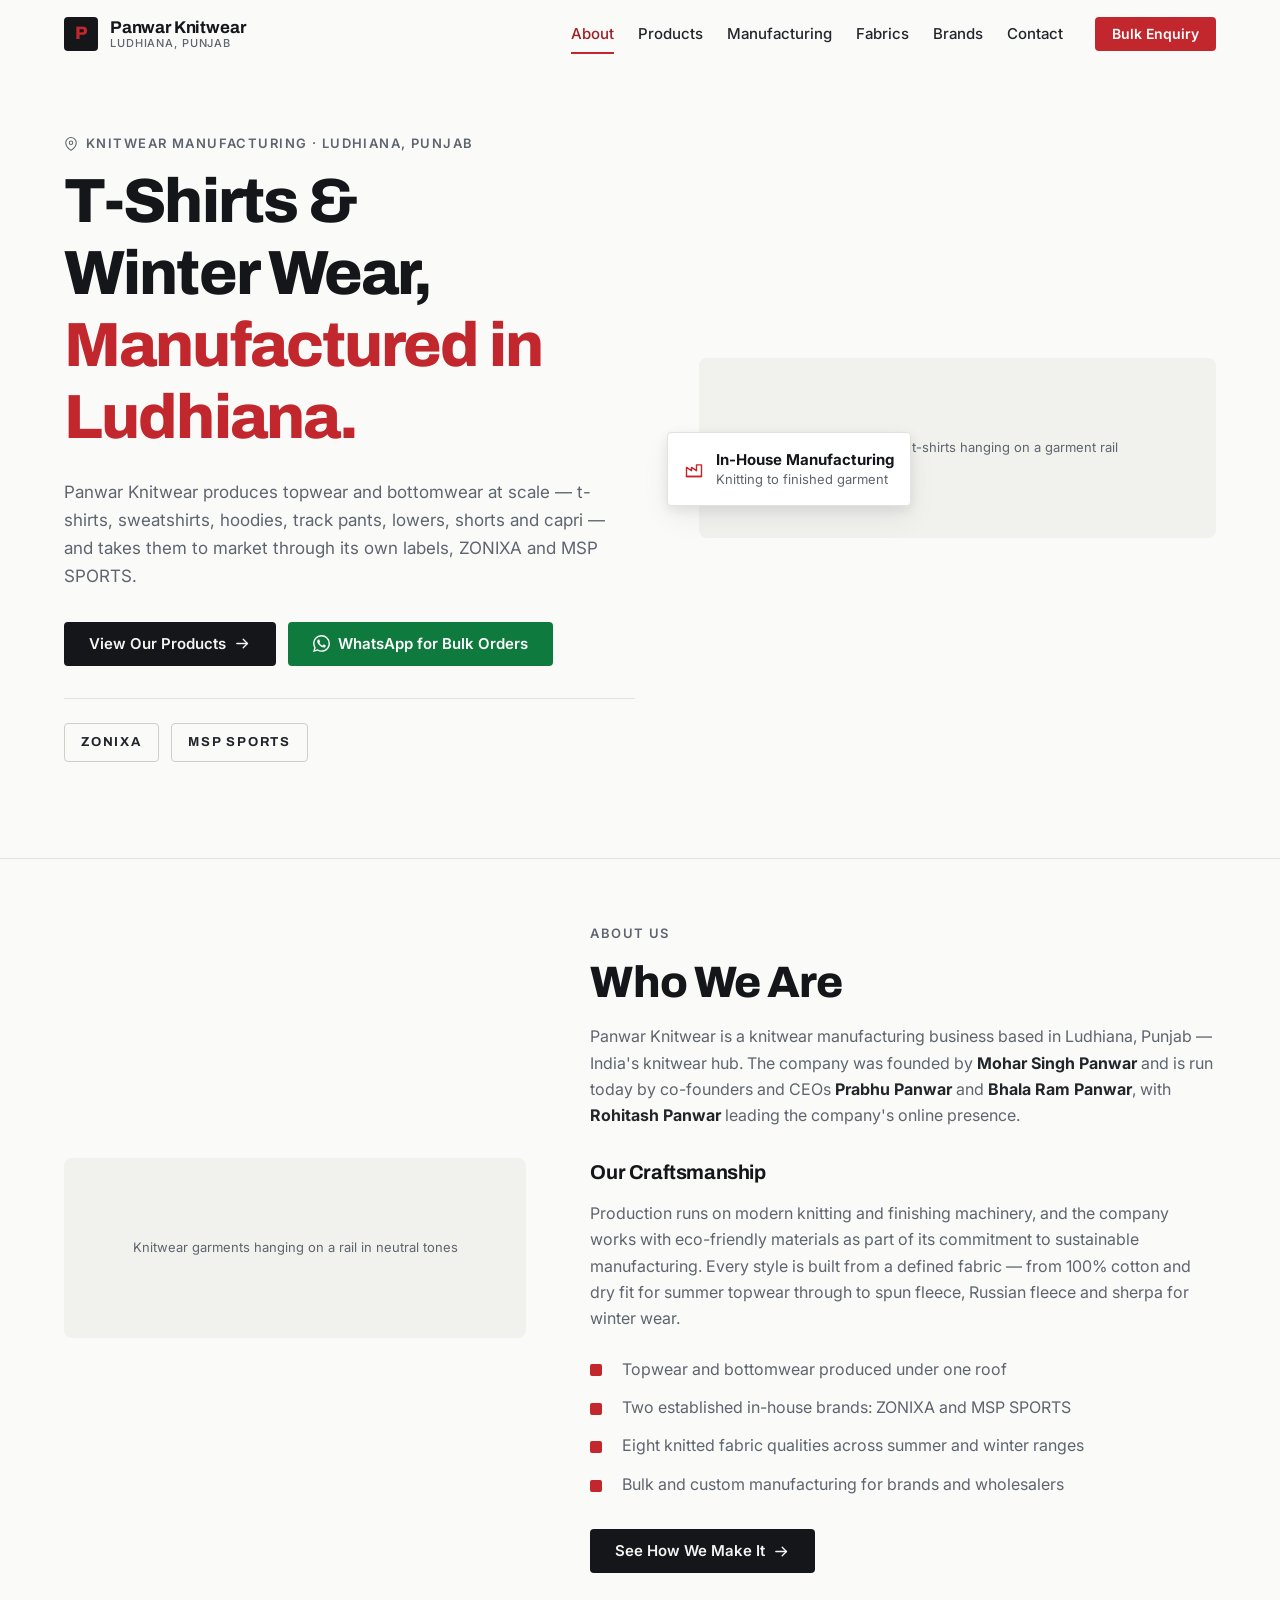
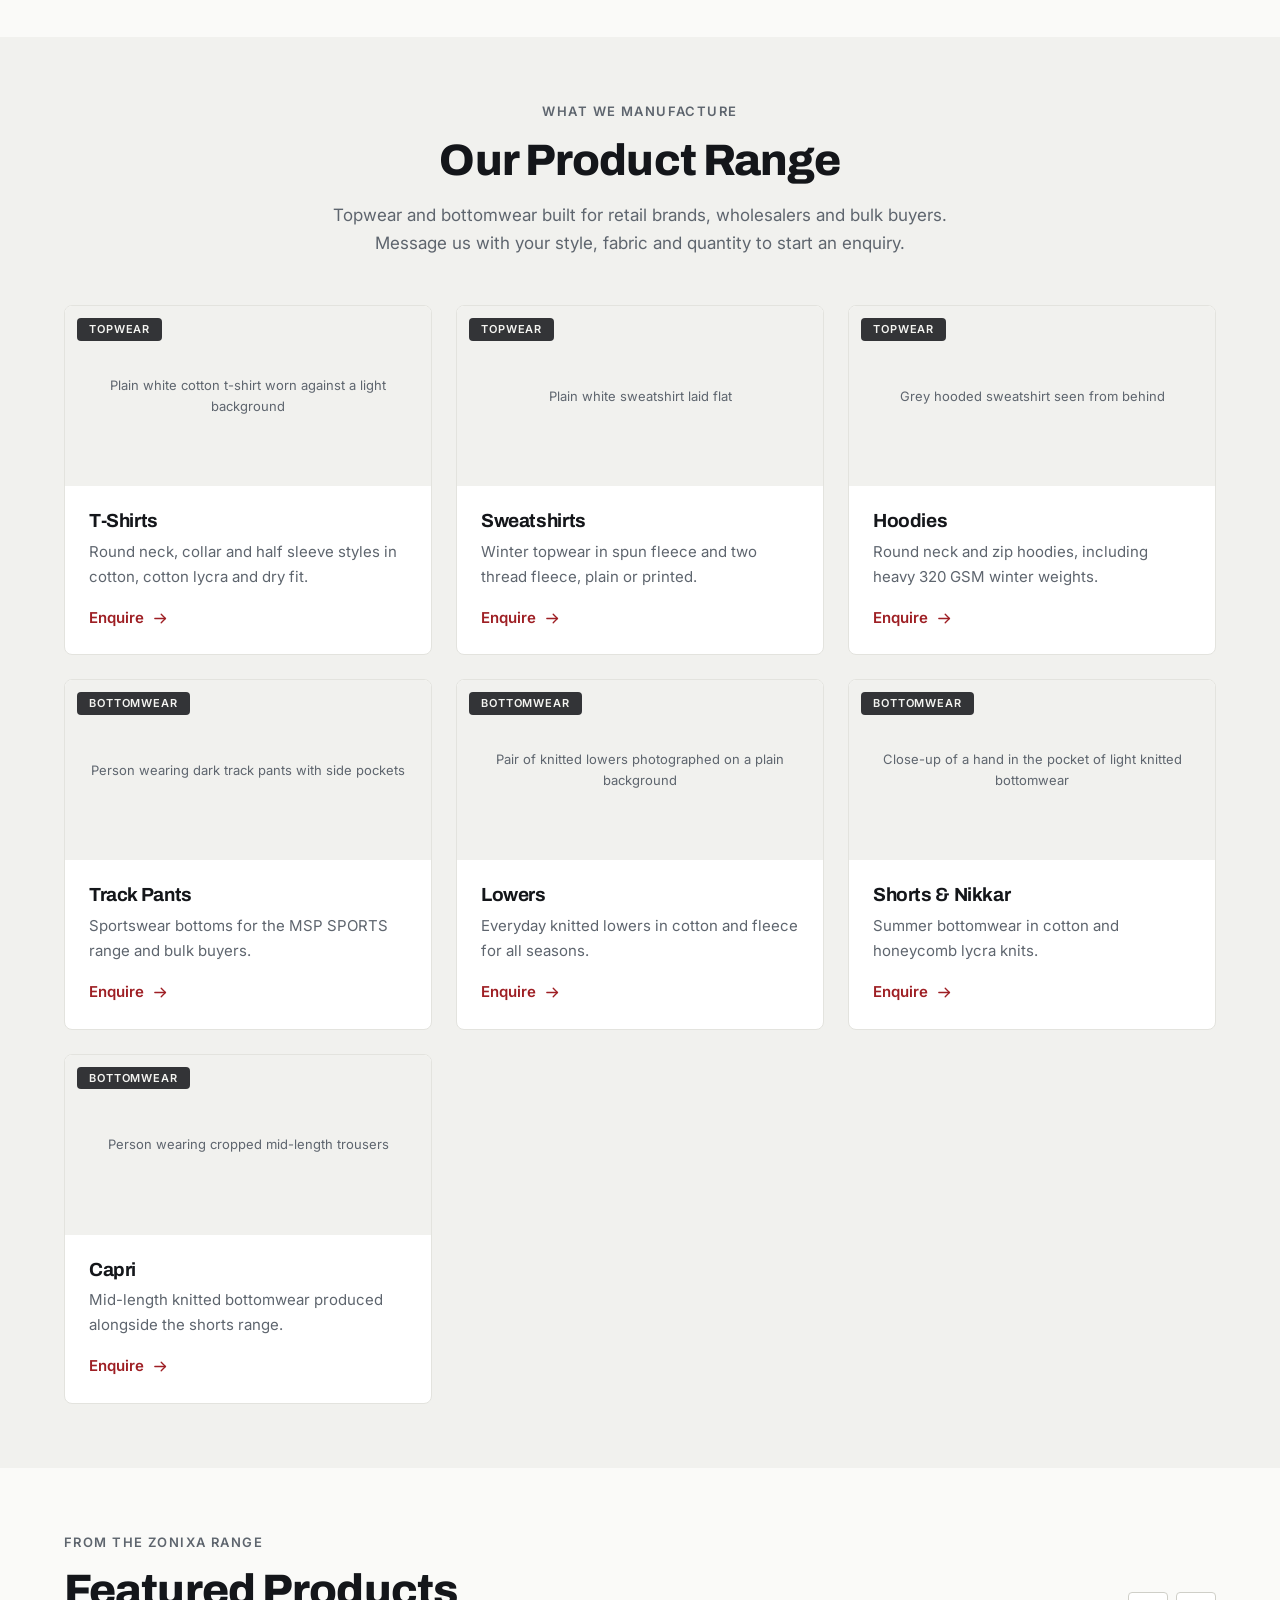
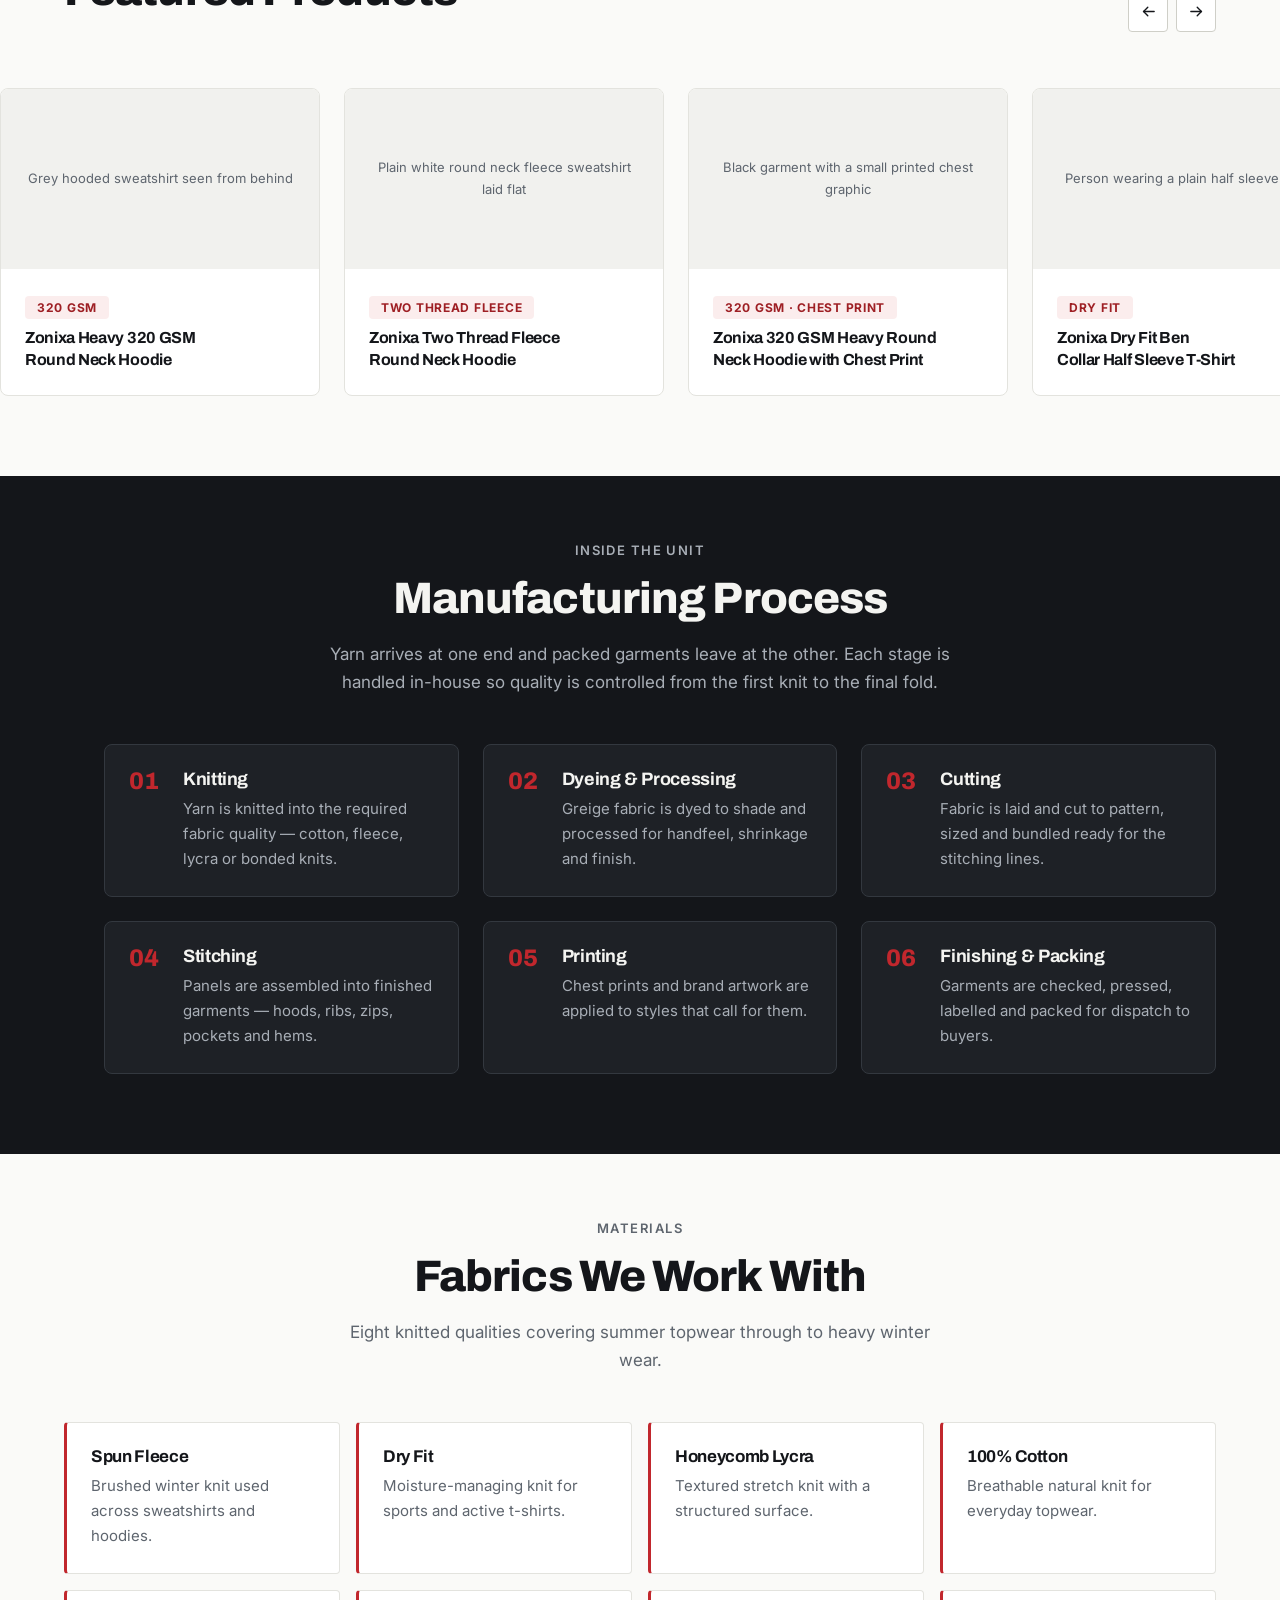
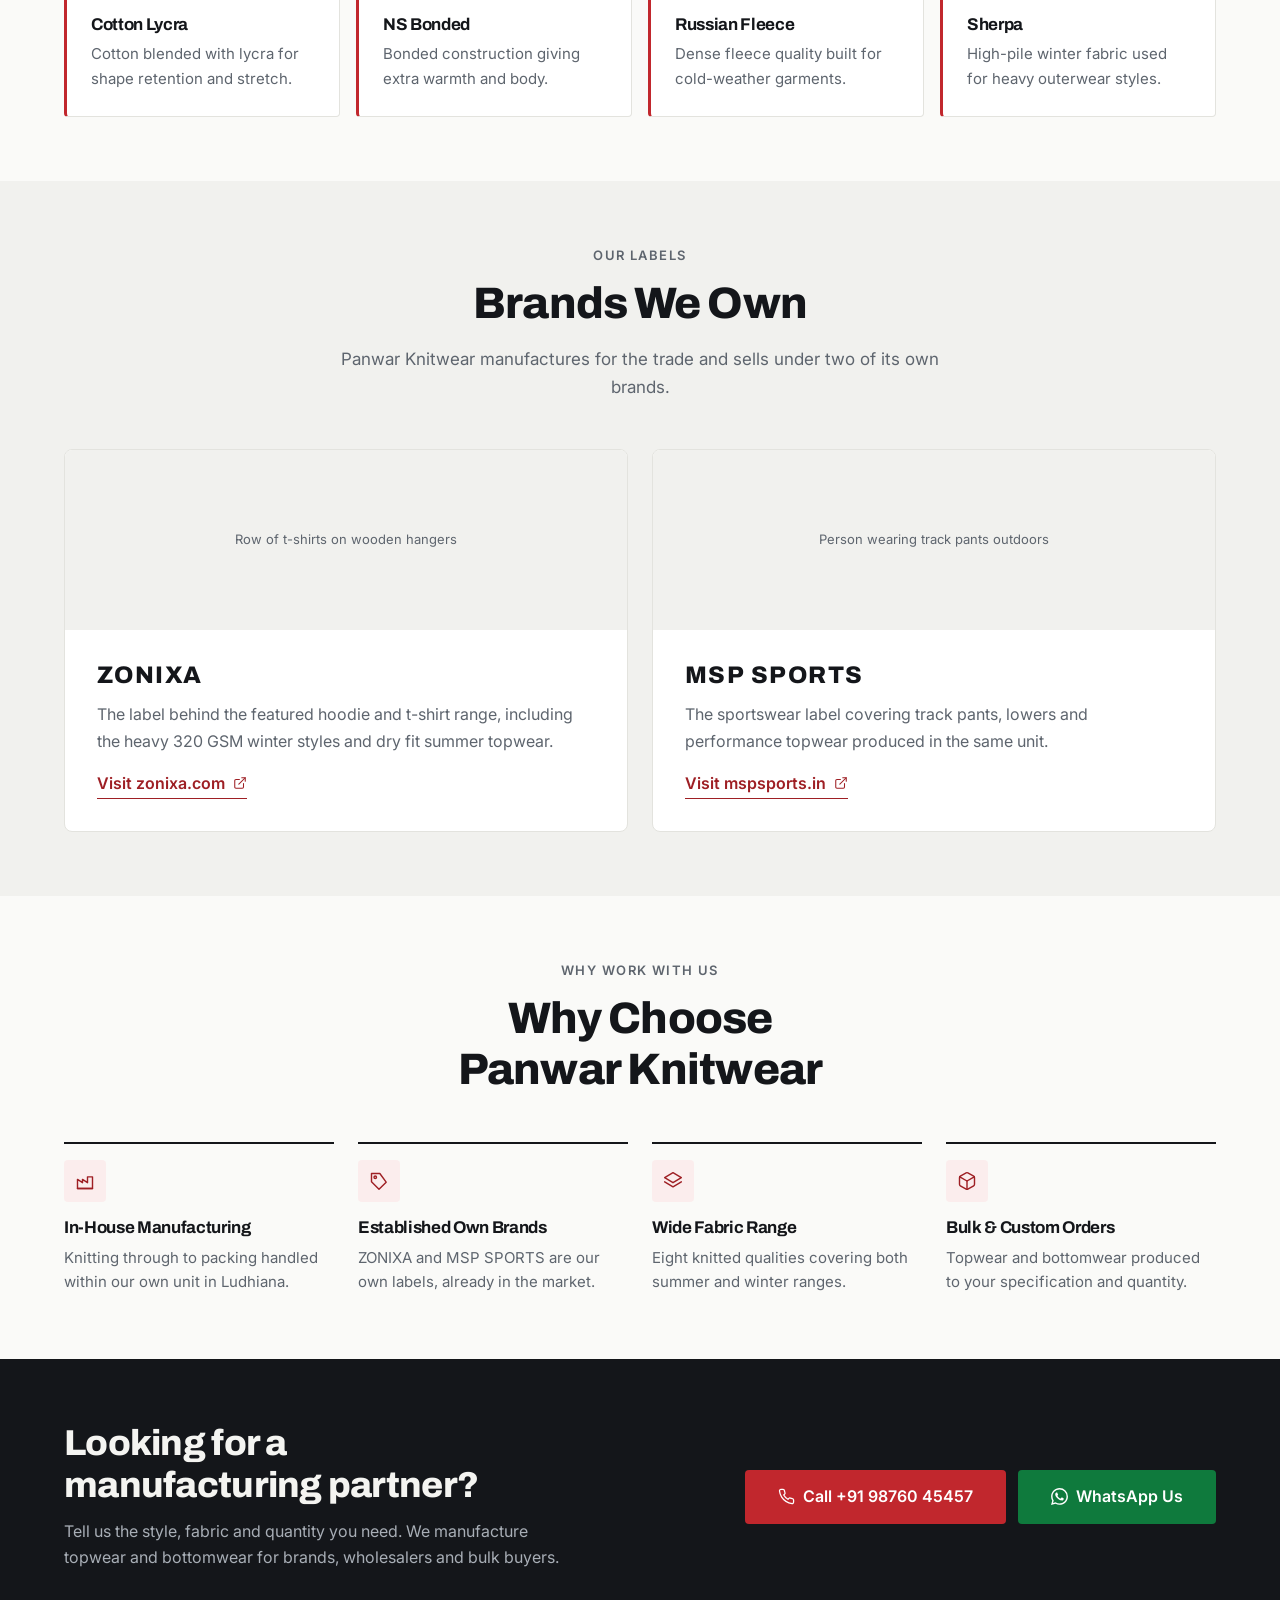
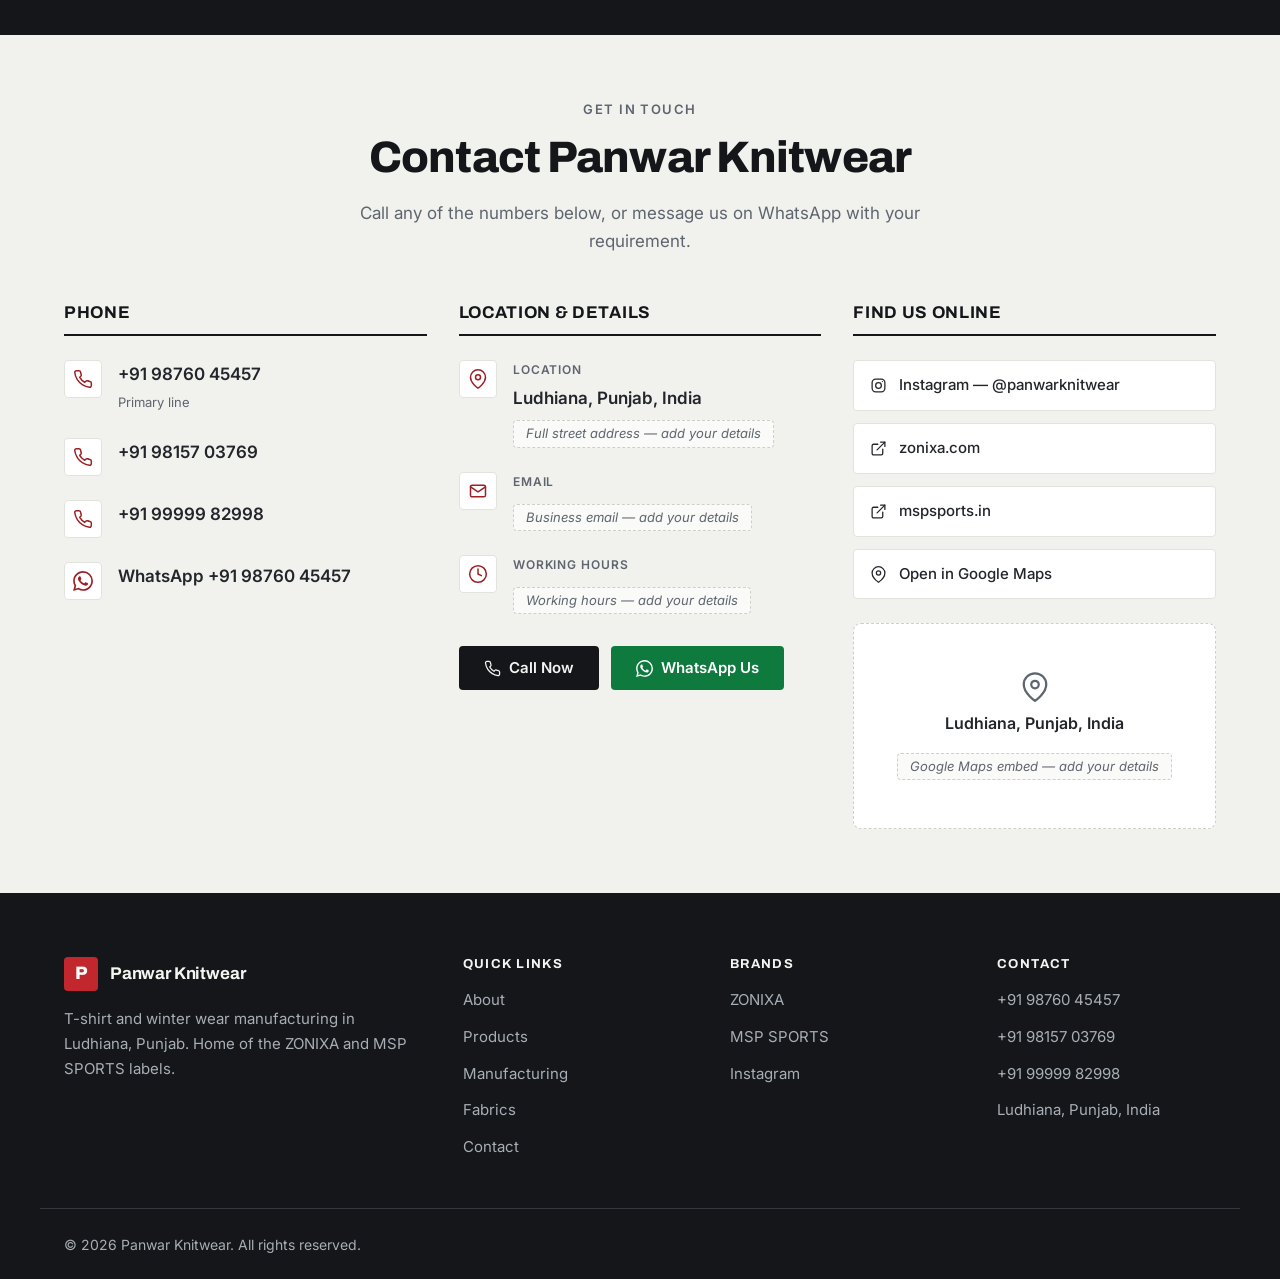
==== commit c684a8a5: "Clean panwar-old branch and keep old Panwar website" ====
--- a/index.html
+++ b/index.html
@@ -4,30 +4,37 @@
   <meta charset="UTF-8">
   <meta name="viewport" content="width=device-width, initial-scale=1">
 
-  <title>Panwar Knitwear — Knitwear Manufacturing, Ludhiana</title>
-  <meta name="description" content="Panwar Knitwear manufactures t-shirts, sweatshirts, hoodies, track pants, lowers, shorts and capri in Ludhiana, Punjab. Home of the ZONIXA and MSP SPORTS labels.">
+  <!-- ==========================================================
+       SEO / META
+       ========================================================== -->
+  <title>Panwar Knitwear | T-Shirt &amp; Winter Wear Manufacturer in Ludhiana</title>
+  <meta name="description" content="Panwar Knitwear is a knitwear manufacturer in Ludhiana, Punjab, producing t-shirts, sweatshirts, hoodies, track pants, lowers, shorts and capri under the ZONIXA and MSP SPORTS brands.">
   <meta name="author" content="Panwar Knitwear">
-  <meta name="theme-color" content="#14171A">
+  <meta name="theme-color" content="#14161A">
   <link rel="canonical" href="https://panwarknitwear.com/">
 
+  <!-- Open Graph -->
   <meta property="og:type" content="website">
   <meta property="og:site_name" content="Panwar Knitwear">
   <meta property="og:locale" content="en_IN">
-  <meta property="og:title" content="Panwar Knitwear — Knitwear Manufacturing, Ludhiana">
-  <meta property="og:description" content="Topwear and bottomwear manufactured in Ludhiana, Punjab. Home of the ZONIXA and MSP SPORTS labels.">
+  <meta property="og:title" content="Panwar Knitwear — T-Shirt &amp; Winter Wear Manufacturer, Ludhiana">
+  <meta property="og:description" content="Knitwear manufacturing in Ludhiana, Punjab. T-shirts, sweatshirts, hoodies, track pants, lowers, shorts and capri. Home of ZONIXA and MSP SPORTS.">
   <meta property="og:url" content="https://panwarknitwear.com/">
-  <meta property="og:image" content="https://images.unsplash.com/photo-1503341504253-dff4815485f1?auto=format&amp;fit=crop&amp;w=1200&amp;h=630&amp;q=80">
-  <meta property="og:image:alt" content="Person wearing a black printed t-shirt against a concrete wall">
+  <meta property="og:image" content="https://images.unsplash.com/photo-1489987707025-afc232f7ea0f?auto=format&amp;fit=crop&amp;w=1200&amp;h=630&amp;q=80">
+  <meta property="og:image:alt" content="Rows of coloured t-shirts hanging on a garment rail">
   <meta name="twitter:card" content="summary_large_image">
 
-  <link rel="icon" href="data:image/svg+xml,%3Csvg%20xmlns%3D%27http%3A//www.w3.org/2000/svg%27%20viewBox%3D%270%200%2032%2032%27%3E%3Crect%20width%3D%2732%27%20height%3D%2732%27%20fill%3D%27%2314171A%27/%3E%3Ctext%20x%3D%2716%27%20y%3D%2723%27%20font-family%3D%27Georgia%2Cserif%27%20font-size%3D%2718%27%20fill%3D%27%237FA6C4%27%20text-anchor%3D%27middle%27%3EP%3C/text%3E%3C/svg%3E">
-
+  <!-- Favicon — inline SVG, no extra request -->
+  <link rel="icon" href="data:image/svg+xml,%3Csvg%20xmlns%3D%27http%3A//www.w3.org/2000/svg%27%20viewBox%3D%270%200%2032%2032%27%3E%3Crect%20width%3D%2732%27%20height%3D%2732%27%20rx%3D%275%27%20fill%3D%27%2314161A%27/%3E%3Ctext%20x%3D%2716%27%20y%3D%2722%27%20font-family%3D%27Helvetica%2CArial%2Csans-serif%27%20font-size%3D%2716%27%20font-weight%3D%27700%27%20fill%3D%27%23C1272D%27%20text-anchor%3D%27middle%27%3EP%3C/text%3E%3C/svg%3E">
+
+  <!-- Fonts -->
   <link rel="preconnect" href="https://fonts.googleapis.com">
   <link rel="preconnect" href="https://fonts.gstatic.com" crossorigin>
-  <link rel="stylesheet" href="https://fonts.googleapis.com/css2?family=Instrument+Serif:ital@0;1&amp;family=Space+Grotesk:wght@400;500;700&amp;display=swap">
+  <link rel="stylesheet" href="https://fonts.googleapis.com/css2?family=Archivo:wght@600;700;800&amp;family=Inter:wght@400;500;600;700&amp;display=swap">
 
   <link rel="stylesheet" href="style.css">
 
+  <!-- Structured data — only verified facts -->
   <script type="application/ld+json">
   {
     "@context": "https://schema.org",
@@ -56,44 +63,93 @@
 </head>
 <body>
 
-  <a class="skip" href="#main">Skip to main content</a>
+  <a class="skip-link" href="#main">Skip to main content</a>
 
   <!-- ==========================================================
-       MASTHEAD — slim bar, overlay menu on small screens
+       ICON SPRITE — every icon defined once, referenced with <use>
        ========================================================== -->
-  <header class="masthead" id="masthead">
-    <div class="shell masthead__row">
-
-      <a class="wordmark" href="#top" aria-label="Panwar Knitwear — back to top">
-        <span class="wordmark__name">Panwar</span>
-        <span class="wordmark__rule" aria-hidden="true"></span>
-        <span class="wordmark__sub">Knitwear</span>
+  <svg class="sprite" aria-hidden="true" focusable="false" xmlns="http://www.w3.org/2000/svg">
+    <symbol id="i-arrow" viewBox="0 0 24 24" fill="none" stroke="currentColor" stroke-width="1.9" stroke-linecap="round" stroke-linejoin="round">
+      <line x1="4" y1="12" x2="19" y2="12"/><polyline points="13 6 19 12 13 18"/>
+    </symbol>
+    <symbol id="i-arrow-left" viewBox="0 0 24 24" fill="none" stroke="currentColor" stroke-width="1.9" stroke-linecap="round" stroke-linejoin="round">
+      <line x1="20" y1="12" x2="5" y2="12"/><polyline points="11 6 5 12 11 18"/>
+    </symbol>
+    <symbol id="i-phone" viewBox="0 0 24 24" fill="none" stroke="currentColor" stroke-width="1.8" stroke-linecap="round" stroke-linejoin="round">
+      <path d="M22 16.92v3a2 2 0 0 1-2.18 2 19.79 19.79 0 0 1-8.63-3.07 19.5 19.5 0 0 1-6-6 19.79 19.79 0 0 1-3.07-8.67A2 2 0 0 1 4.11 2h3a2 2 0 0 1 2 1.72 12.84 12.84 0 0 0 .7 2.81 2 2 0 0 1-.45 2.11L8.09 9.91a16 16 0 0 0 6 6l1.27-1.27a2 2 0 0 1 2.11-.45 12.84 12.84 0 0 0 2.81.7A2 2 0 0 1 22 16.92z"/>
+    </symbol>
+    <symbol id="i-whatsapp" viewBox="0 0 24 24" fill="currentColor">
+      <path d="M17.472 14.382c-.297-.149-1.758-.867-2.03-.967-.273-.099-.471-.148-.67.15-.197.297-.767.966-.94 1.164-.173.199-.347.223-.644.075-.297-.15-1.255-.463-2.39-1.475-.883-.788-1.48-1.761-1.653-2.059-.173-.297-.018-.458.13-.606.134-.133.298-.347.446-.52.149-.174.198-.298.298-.497.099-.198.05-.371-.05-.52-.099-.148-.669-1.612-.916-2.207-.242-.579-.487-.5-.669-.51-.173-.008-.371-.01-.57-.01-.198 0-.52.074-.792.372-.272.297-1.04 1.016-1.04 2.479 0 1.462 1.065 2.875 1.213 3.074.149.198 2.096 3.2 5.077 4.487.709.306 1.262.489 1.694.625.712.227 1.36.195 1.872.118.571-.085 1.758-.719 2.006-1.413.248-.694.248-1.289.173-1.413-.074-.124-.272-.198-.57-.347m-5.421 7.403h-.004a9.87 9.87 0 01-5.031-1.378l-.361-.214-3.741.982.998-3.648-.235-.374a9.86 9.86 0 01-1.51-5.26c.001-5.45 4.436-9.884 9.888-9.884 2.64 0 5.122 1.03 6.988 2.898a9.825 9.825 0 012.893 6.994c-.003 5.45-4.437 9.884-9.885 9.884m8.413-18.297A11.815 11.815 0 0012.05 0C5.495 0 .16 5.335.157 11.892c0 2.096.547 4.142 1.588 5.945L.057 24l6.305-1.654a11.882 11.882 0 005.683 1.448h.005c6.554 0 11.89-5.335 11.893-11.893a11.821 11.821 0 00-3.48-8.413z"/>
+    </symbol>
+    <symbol id="i-pin" viewBox="0 0 24 24" fill="none" stroke="currentColor" stroke-width="1.8" stroke-linecap="round" stroke-linejoin="round">
+      <path d="M21 10c0 7-9 13-9 13s-9-6-9-13a9 9 0 0 1 18 0z"/><circle cx="12" cy="10" r="3"/>
+    </symbol>
+    <symbol id="i-mail" viewBox="0 0 24 24" fill="none" stroke="currentColor" stroke-width="1.8" stroke-linecap="round" stroke-linejoin="round">
+      <rect x="3" y="5" width="18" height="14" rx="2"/><polyline points="3 7 12 13 21 7"/>
+    </symbol>
+    <symbol id="i-clock" viewBox="0 0 24 24" fill="none" stroke="currentColor" stroke-width="1.8" stroke-linecap="round" stroke-linejoin="round">
+      <circle cx="12" cy="12" r="10"/><polyline points="12 6 12 12 16 14"/>
+    </symbol>
+    <symbol id="i-instagram" viewBox="0 0 24 24" fill="none" stroke="currentColor" stroke-width="1.8" stroke-linecap="round" stroke-linejoin="round">
+      <rect x="3" y="3" width="18" height="18" rx="5"/><circle cx="12" cy="12" r="4"/><line x1="17.5" y1="6.5" x2="17.5" y2="6.5"/>
+    </symbol>
+    <symbol id="i-external" viewBox="0 0 24 24" fill="none" stroke="currentColor" stroke-width="1.8" stroke-linecap="round" stroke-linejoin="round">
+      <path d="M18 13v6a2 2 0 0 1-2 2H5a2 2 0 0 1-2-2V8a2 2 0 0 1 2-2h6"/>
+      <polyline points="15 3 21 3 21 9"/><line x1="10" y1="14" x2="21" y2="3"/>
+    </symbol>
+    <symbol id="i-factory" viewBox="0 0 24 24" fill="none" stroke="currentColor" stroke-width="1.7" stroke-linecap="round" stroke-linejoin="round">
+      <path d="M3 21V10l6 4V10l6 4V7h6v14z"/><line x1="3" y1="21" x2="21" y2="21"/>
+    </symbol>
+    <symbol id="i-tag" viewBox="0 0 24 24" fill="none" stroke="currentColor" stroke-width="1.7" stroke-linecap="round" stroke-linejoin="round">
+      <path d="M20.6 13.4 12 22l-9-9V3h10z"/><circle cx="7.5" cy="7.5" r="1.5"/>
+    </symbol>
+    <symbol id="i-layers" viewBox="0 0 24 24" fill="none" stroke="currentColor" stroke-width="1.7" stroke-linecap="round" stroke-linejoin="round">
+      <polygon points="12 2 2 8 12 14 22 8 12 2"/><polyline points="2 13 12 19 22 13"/>
+    </symbol>
+    <symbol id="i-box" viewBox="0 0 24 24" fill="none" stroke="currentColor" stroke-width="1.7" stroke-linecap="round" stroke-linejoin="round">
+      <path d="M21 8v8a2 2 0 0 1-1 1.73l-7 4a2 2 0 0 1-2 0l-7-4A2 2 0 0 1 3 16V8a2 2 0 0 1 1-1.73l7-4a2 2 0 0 1 2 0l7 4A2 2 0 0 1 21 8z"/>
+      <polyline points="3.3 7 12 12 20.7 7"/><line x1="12" y1="22" x2="12" y2="12"/>
+    </symbol>
+  </svg>
+
+  <!-- ==========================================================
+       HEADER
+       ========================================================== -->
+  <header class="header" id="header">
+    <div class="container header__inner">
+
+      <a class="brand" href="#home" aria-label="Panwar Knitwear — back to top">
+        <span class="brand__mark" aria-hidden="true">P</span>
+        <span class="brand__text">
+          <span class="brand__name">Panwar Knitwear</span>
+          <span class="brand__tag">Ludhiana, Punjab</span>
+        </span>
       </a>
 
-      <nav class="menu" id="menu" aria-label="Primary navigation">
-        <ul class="menu__list">
-          <li><a href="#about">About</a></li>
-          <li><a href="#products">Products</a></li>
-          <li><a href="#featured">Collection</a></li>
-          <li><a href="#manufacturing">Manufacturing</a></li>
-          <li><a href="#fabrics">Fabrics</a></li>
-          <li><a href="#brands">Brands</a></li>
-          <li><a href="#contact">Contact</a></li>
+      <button class="nav-toggle" id="navToggle" type="button"
+              aria-label="Open menu" aria-expanded="false" aria-controls="primaryNav">
+        <span class="nav-toggle__box" aria-hidden="true">
+          <span class="nav-toggle__bar"></span>
+          <span class="nav-toggle__bar"></span>
+          <span class="nav-toggle__bar"></span>
+        </span>
+      </button>
+
+      <nav class="nav" id="primaryNav" aria-label="Primary navigation">
+        <ul class="nav__list">
+          <li><a class="nav__link" href="#about">About</a></li>
+          <li><a class="nav__link" href="#products">Products</a></li>
+          <li><a class="nav__link" href="#manufacturing">Manufacturing</a></li>
+          <li><a class="nav__link" href="#fabrics">Fabrics</a></li>
+          <li><a class="nav__link" href="#brands">Brands</a></li>
+          <li><a class="nav__link" href="#contact">Contact</a></li>
+          <li class="nav__cta">
+            <a class="btn btn--accent btn--sm"
+               href="https://wa.me/919876045457?text=Hello%20Panwar%20Knitwear%2C%20I%20would%20like%20to%20discuss%20a%20bulk%20order."
+               target="_blank" rel="noopener">Bulk Enquiry</a>
+          </li>
         </ul>
-        <p class="menu__foot">
-          <a href="tel:+919876045457">+91 98760 45457</a>
-          <span>Ludhiana, Punjab</span>
-        </p>
       </nav>
-
-      <div class="masthead__end">
-        <a class="cta cta--outline cta--sm" href="#contact">Enquire</a>
-        <button class="menu-btn" id="menuBtn" type="button"
-                aria-expanded="false" aria-controls="menu">
-          <span class="menu-btn__open">Menu</span>
-          <span class="menu-btn__close">Close</span>
-        </button>
-      </div>
 
     </div>
   </header>
@@ -101,212 +157,246 @@
   <main id="main">
 
     <!-- ==========================================================
-         HERO — full-bleed image, flat scrim, text anchored low
+         HERO
          ========================================================== -->
-    <section class="hero" id="top">
-      <img class="hero__bg"
-           src="https://images.unsplash.com/photo-1503341504253-dff4815485f1?auto=format&amp;fit=crop&amp;w=1800&amp;q=80"
-           alt="Person wearing a black printed t-shirt against a concrete wall"
-           width="1800" height="1200" fetchpriority="high" decoding="async">
-      <div class="hero__scrim" aria-hidden="true"></div>
-
-      <div class="shell hero__inner">
-        <p class="kicker">Knitwear Manufacturing &mdash; Ludhiana, Punjab</p>
-
-        <h1 class="hero__title">
-          Topwear and bottomwear,<br>
-          <em>made end to end.</em>
-        </h1>
-
-        <p class="hero__lead">
-          Panwar Knitwear produces t-shirts, sweatshirts, hoodies, track pants,
-          lowers, shorts and capri &mdash; and takes them to market through its own
-          labels, ZONIXA and MSP SPORTS.
-        </p>
-
-        <p class="hero__acts">
-          <a class="cta cta--solid" href="#products">View the range</a>
-          <a class="cta cta--ghost"
-             href="https://wa.me/919876045457?text=Hello%20Panwar%20Knitwear%2C%20I%20would%20like%20to%20discuss%20a%20bulk%20order."
-             target="_blank" rel="noopener">Message us on WhatsApp</a>
-        </p>
-      </div>
-
-      <p class="hero__stamp" aria-hidden="true">Est. Ludhiana</p>
+    <section class="hero" id="home">
+      <div class="container hero__inner">
+
+        <div class="hero__content">
+          <p class="eyebrow">
+            <svg class="icon icon--xs" aria-hidden="true"><use href="#i-pin"></use></svg>
+            Knitwear Manufacturing · Ludhiana, Punjab
+          </p>
+
+          <h1 class="hero__title">
+            T-Shirts &amp; Winter Wear,<br>
+            <span class="hero__title-accent">Manufactured in Ludhiana.</span>
+          </h1>
+
+          <p class="hero__lead">
+            Panwar Knitwear produces topwear and bottomwear at scale &mdash; t-shirts,
+            sweatshirts, hoodies, track pants, lowers, shorts and capri &mdash; and takes
+            them to market through its own labels, ZONIXA and MSP SPORTS.
+          </p>
+
+          <div class="hero__actions">
+            <a class="btn btn--primary" href="#products">
+              View Our Products
+              <svg class="icon icon--sm" aria-hidden="true"><use href="#i-arrow"></use></svg>
+            </a>
+            <a class="btn btn--whatsapp"
+               href="https://wa.me/919876045457?text=Hello%20Panwar%20Knitwear%2C%20I%20would%20like%20to%20discuss%20a%20bulk%20order."
+               target="_blank" rel="noopener">
+              <svg class="icon icon--sm" aria-hidden="true"><use href="#i-whatsapp"></use></svg>
+              WhatsApp for Bulk Orders
+            </a>
+          </div>
+
+          <ul class="hero__brands" aria-label="Our brands">
+            <li>ZONIXA</li>
+            <li>MSP SPORTS</li>
+          </ul>
+        </div>
+
+        <div class="hero__media">
+          <figure class="hero__figure">
+            <img src="https://images.unsplash.com/photo-1489987707025-afc232f7ea0f?auto=format&amp;fit=crop&amp;w=900&amp;q=80"
+                 alt="Rows of coloured t-shirts hanging on a garment rail"
+                 width="900" height="1100" fetchpriority="high" decoding="async">
+          </figure>
+          <div class="hero__stamp">
+            <svg class="icon" aria-hidden="true"><use href="#i-factory"></use></svg>
+            <span>
+              <strong>In-House Manufacturing</strong>
+              Knitting to finished garment
+            </span>
+          </div>
+        </div>
+
+      </div>
     </section>
 
     <!-- ==========================================================
-         ABOUT — light section, centred statement then collage
+         ABOUT
          ========================================================== -->
-    <section class="band band--light" id="about">
-      <div class="shell">
-
-        <div class="statement reveal">
-          <p class="kicker kicker--dark">About</p>
-          <h2 class="statement__title">
-            A knitwear house in India&rsquo;s knitwear capital.
-          </h2>
-        </div>
-
-        <div class="prose reveal">
+    <section class="section" id="about">
+      <div class="container about__inner">
+
+        <div class="about__media reveal">
+          <img src="https://images.unsplash.com/photo-1558769132-cb1aea458c5e?auto=format&amp;fit=crop&amp;w=800&amp;q=80"
+               alt="Knitwear garments hanging on a rail in neutral tones"
+               width="800" height="900" loading="lazy" decoding="async">
+        </div>
+
+        <div class="about__content reveal">
+          <p class="eyebrow">About us</p>
+          <h2 class="section__title">Who We Are</h2>
           <p>
-            Panwar Knitwear is a knitwear manufacturing business based in Ludhiana,
-            Punjab. The company was founded by <strong>Mohar Singh Panwar</strong> and
-            is run today by co-founders and CEOs <strong>Prabhu Panwar</strong> and
-            <strong>Bhala Ram Panwar</strong>, with <strong>Rohitash Panwar</strong>
-            leading the company&rsquo;s online presence.
+            Panwar Knitwear is a knitwear manufacturing business based in Ludhiana, Punjab
+            &mdash; India's knitwear hub. The company was founded by
+            <strong>Mohar Singh Panwar</strong> and is run today by co-founders and CEOs
+            <strong>Prabhu Panwar</strong> and <strong>Bhala Ram Panwar</strong>, with
+            <strong>Rohitash Panwar</strong> leading the company's online presence.
           </p>
+
+          <h3 class="about__subhead">Our Craftsmanship</h3>
           <p>
             Production runs on modern knitting and finishing machinery, and the company
             works with eco-friendly materials as part of its commitment to sustainable
-            manufacturing. Every style begins with a defined fabric &mdash; from 100%
+            manufacturing. Every style is built from a defined fabric &mdash; from 100%
             cotton and dry fit for summer topwear through to spun fleece, Russian fleece
             and sherpa for winter wear.
           </p>
-        </div>
-
-        <div class="collage reveal">
-          <figure class="collage__a">
-            <img src="https://images.unsplash.com/photo-1445205170230-053b83016050?auto=format&amp;fit=crop&amp;w=760&amp;q=80"
-                 alt="Racks of garments inside a clothing store" width="760" height="950"
-                 loading="lazy" decoding="async">
-          </figure>
-          <figure class="collage__b">
-            <img src="https://images.unsplash.com/photo-1523381210434-271e8be1f52b?auto=format&amp;fit=crop&amp;w=760&amp;q=80"
-                 alt="Row of t-shirts on wooden hangers" width="760" height="700"
-                 loading="lazy" decoding="async">
-          </figure>
+
+          <ul class="tick-list">
+            <li>Topwear and bottomwear produced under one roof</li>
+            <li>Two established in-house brands: ZONIXA and MSP SPORTS</li>
+            <li>Eight knitted fabric qualities across summer and winter ranges</li>
+            <li>Bulk and custom manufacturing for brands and wholesalers</li>
+          </ul>
+
+          <a class="btn btn--primary" href="#manufacturing">
+            See How We Make It
+            <svg class="icon icon--sm" aria-hidden="true"><use href="#i-arrow"></use></svg>
+          </a>
         </div>
 
       </div>
     </section>
 
     <!-- ==========================================================
-         PRODUCTS — editorial alternating rows
+         PRODUCTS
          ========================================================== -->
-    <section class="band" id="products">
-      <div class="shell">
-
-        <header class="lead-in reveal">
-          <p class="kicker">What we manufacture</p>
-          <h2 class="lead-in__title">The range</h2>
-          <p class="lead-in__note">
-            Seven categories across topwear and bottomwear, produced for brands,
-            wholesalers and bulk buyers.
+    <section class="section section--alt" id="products">
+      <div class="container">
+
+        <header class="section__head reveal">
+          <p class="eyebrow eyebrow--center">What we manufacture</p>
+          <h2 class="section__title">Our Product Range</h2>
+          <p class="section__sub">
+            Topwear and bottomwear built for retail brands, wholesalers and bulk buyers.
+            Message us with your style, fabric and quantity to start an enquiry.
           </p>
         </header>
 
-        <div class="rows">
-
-          <article class="row reveal">
-            <figure class="row__media">
-              <img src="https://images.unsplash.com/photo-1521572163474-6864f9cf17ab?auto=format&amp;fit=crop&amp;w=700&amp;q=80"
-                   alt="Plain white cotton t-shirt worn against a light background"
-                   width="700" height="875" loading="lazy" decoding="async">
-            </figure>
-            <div class="row__text">
-              <p class="row__idx">01 &mdash; Topwear</p>
-              <h3 class="row__name">T-Shirts</h3>
-              <p>Round neck, collar and half sleeve styles in 100% cotton, cotton lycra and dry fit.</p>
-              <a class="quiet-link"
+        <div class="grid grid--3">
+
+          <article class="card product reveal">
+            <div class="product__media">
+              <img src="https://images.unsplash.com/photo-1521572163474-6864f9cf17ab?auto=format&amp;fit=crop&amp;w=640&amp;q=80"
+                   alt="Plain white cotton t-shirt worn against a light background" width="640" height="480" loading="lazy" decoding="async">
+              <span class="product__badge">Topwear</span>
+            </div>
+            <div class="product__body">
+              <h3 class="product__name">T-Shirts</h3>
+              <p class="product__desc">Round neck, collar and half sleeve styles in cotton, cotton lycra and dry fit.</p>
+              <a class="product__link"
                  href="https://wa.me/919876045457?text=Hello%20Panwar%20Knitwear%2C%20I%20would%20like%20an%20enquiry%20about%20T-Shirts."
-                 target="_blank" rel="noopener">Enquire about T-Shirts</a>
-            </div>
-          </article>
-
-          <article class="row row--flip reveal">
-            <figure class="row__media">
-              <img src="https://images.unsplash.com/photo-1620799140408-edc6dcb6d633?auto=format&amp;fit=crop&amp;w=700&amp;q=80"
-                   alt="Plain white sweatshirt laid flat"
-                   width="700" height="875" loading="lazy" decoding="async">
-            </figure>
-            <div class="row__text">
-              <p class="row__idx">02 &mdash; Topwear</p>
-              <h3 class="row__name">Sweatshirts</h3>
-              <p>Winter topwear in spun fleece and two thread fleece, plain or printed.</p>
-              <a class="quiet-link"
+                 target="_blank" rel="noopener" aria-label="Enquire about T-Shirts on WhatsApp">
+                Enquire <svg class="icon icon--sm" aria-hidden="true"><use href="#i-arrow"></use></svg>
+              </a>
+            </div>
+          </article>
+
+          <article class="card product reveal">
+            <div class="product__media">
+              <img src="https://images.unsplash.com/photo-1620799140408-edc6dcb6d633?auto=format&amp;fit=crop&amp;w=640&amp;q=80"
+                   alt="Plain white sweatshirt laid flat" width="640" height="480" loading="lazy" decoding="async">
+              <span class="product__badge">Topwear</span>
+            </div>
+            <div class="product__body">
+              <h3 class="product__name">Sweatshirts</h3>
+              <p class="product__desc">Winter topwear in spun fleece and two thread fleece, plain or printed.</p>
+              <a class="product__link"
                  href="https://wa.me/919876045457?text=Hello%20Panwar%20Knitwear%2C%20I%20would%20like%20an%20enquiry%20about%20Sweatshirts."
-                 target="_blank" rel="noopener">Enquire about Sweatshirts</a>
-            </div>
-          </article>
-
-          <article class="row reveal">
-            <figure class="row__media">
-              <img src="https://images.unsplash.com/photo-1556821840-3a63f95609a7?auto=format&amp;fit=crop&amp;w=700&amp;q=80"
-                   alt="Grey hooded sweatshirt seen from behind"
-                   width="700" height="875" loading="lazy" decoding="async">
-            </figure>
-            <div class="row__text">
-              <p class="row__idx">03 &mdash; Topwear</p>
-              <h3 class="row__name">Hoodies</h3>
-              <p>Round neck and zip hoodies, including the heavy 320 GSM winter weights.</p>
-              <a class="quiet-link"
+                 target="_blank" rel="noopener" aria-label="Enquire about Sweatshirts on WhatsApp">
+                Enquire <svg class="icon icon--sm" aria-hidden="true"><use href="#i-arrow"></use></svg>
+              </a>
+            </div>
+          </article>
+
+          <article class="card product reveal">
+            <div class="product__media">
+              <img src="https://images.unsplash.com/photo-1556821840-3a63f95609a7?auto=format&amp;fit=crop&amp;w=640&amp;q=80"
+                   alt="Grey hooded sweatshirt seen from behind" width="640" height="480" loading="lazy" decoding="async">
+              <span class="product__badge">Topwear</span>
+            </div>
+            <div class="product__body">
+              <h3 class="product__name">Hoodies</h3>
+              <p class="product__desc">Round neck and zip hoodies, including heavy 320 GSM winter weights.</p>
+              <a class="product__link"
                  href="https://wa.me/919876045457?text=Hello%20Panwar%20Knitwear%2C%20I%20would%20like%20an%20enquiry%20about%20Hoodies."
-                 target="_blank" rel="noopener">Enquire about Hoodies</a>
-            </div>
-          </article>
-
-          <article class="row row--flip reveal">
-            <figure class="row__media">
-              <img src="https://images.unsplash.com/photo-1552902865-b72c031ac5ea?auto=format&amp;fit=crop&amp;w=700&amp;q=80"
-                   alt="Person wearing dark track pants with side pockets"
-                   width="700" height="875" loading="lazy" decoding="async">
-            </figure>
-            <div class="row__text">
-              <p class="row__idx">04 &mdash; Bottomwear</p>
-              <h3 class="row__name">Track Pants</h3>
-              <p>Sportswear bottoms produced for the MSP SPORTS range and for bulk buyers.</p>
-              <a class="quiet-link"
+                 target="_blank" rel="noopener" aria-label="Enquire about Hoodies on WhatsApp">
+                Enquire <svg class="icon icon--sm" aria-hidden="true"><use href="#i-arrow"></use></svg>
+              </a>
+            </div>
+          </article>
+
+          <article class="card product reveal">
+            <div class="product__media">
+              <img src="https://images.unsplash.com/photo-1552902865-b72c031ac5ea?auto=format&amp;fit=crop&amp;w=640&amp;q=80"
+                   alt="Person wearing dark track pants with side pockets" width="640" height="480" loading="lazy" decoding="async">
+              <span class="product__badge">Bottomwear</span>
+            </div>
+            <div class="product__body">
+              <h3 class="product__name">Track Pants</h3>
+              <p class="product__desc">Sportswear bottoms for the MSP SPORTS range and bulk buyers.</p>
+              <a class="product__link"
                  href="https://wa.me/919876045457?text=Hello%20Panwar%20Knitwear%2C%20I%20would%20like%20an%20enquiry%20about%20Track%20Pants."
-                 target="_blank" rel="noopener">Enquire about Track Pants</a>
-            </div>
-          </article>
-
-          <article class="row reveal">
-            <figure class="row__media">
-              <img src="https://images.unsplash.com/photo-1594633312681-425c7b97ccd1?auto=format&amp;fit=crop&amp;w=700&amp;q=80"
-                   alt="Pair of knitted lowers photographed on a plain background"
-                   width="700" height="875" loading="lazy" decoding="async">
-            </figure>
-            <div class="row__text">
-              <p class="row__idx">05 &mdash; Bottomwear</p>
-              <h3 class="row__name">Lowers</h3>
-              <p>Everyday knitted lowers in cotton and fleece, cut for all seasons.</p>
-              <a class="quiet-link"
+                 target="_blank" rel="noopener" aria-label="Enquire about Track Pants on WhatsApp">
+                Enquire <svg class="icon icon--sm" aria-hidden="true"><use href="#i-arrow"></use></svg>
+              </a>
+            </div>
+          </article>
+
+          <article class="card product reveal">
+            <div class="product__media">
+              <img src="https://images.unsplash.com/photo-1594633312681-425c7b97ccd1?auto=format&amp;fit=crop&amp;w=640&amp;q=80"
+                   alt="Pair of knitted lowers photographed on a plain background" width="640" height="480" loading="lazy" decoding="async">
+              <span class="product__badge">Bottomwear</span>
+            </div>
+            <div class="product__body">
+              <h3 class="product__name">Lowers</h3>
+              <p class="product__desc">Everyday knitted lowers in cotton and fleece for all seasons.</p>
+              <a class="product__link"
                  href="https://wa.me/919876045457?text=Hello%20Panwar%20Knitwear%2C%20I%20would%20like%20an%20enquiry%20about%20Lowers."
-                 target="_blank" rel="noopener">Enquire about Lowers</a>
-            </div>
-          </article>
-
-          <article class="row row--flip reveal">
-            <figure class="row__media">
-              <img src="https://images.unsplash.com/photo-1506629082955-511b1aa562c8?auto=format&amp;fit=crop&amp;w=700&amp;q=80"
-                   alt="Close-up of a hand in the pocket of light knitted bottomwear"
-                   width="700" height="875" loading="lazy" decoding="async">
-            </figure>
-            <div class="row__text">
-              <p class="row__idx">06 &mdash; Bottomwear</p>
-              <h3 class="row__name">Shorts &amp; Nikkar</h3>
-              <p>Summer bottomwear in cotton and honeycomb lycra knits.</p>
-              <a class="quiet-link"
+                 target="_blank" rel="noopener" aria-label="Enquire about Lowers on WhatsApp">
+                Enquire <svg class="icon icon--sm" aria-hidden="true"><use href="#i-arrow"></use></svg>
+              </a>
+            </div>
+          </article>
+
+          <article class="card product reveal">
+            <div class="product__media">
+              <img src="https://images.unsplash.com/photo-1506629082955-511b1aa562c8?auto=format&amp;fit=crop&amp;w=640&amp;q=80"
+                   alt="Close-up of a hand in the pocket of light knitted bottomwear" width="640" height="480" loading="lazy" decoding="async">
+              <span class="product__badge">Bottomwear</span>
+            </div>
+            <div class="product__body">
+              <h3 class="product__name">Shorts &amp; Nikkar</h3>
+              <p class="product__desc">Summer bottomwear in cotton and honeycomb lycra knits.</p>
+              <a class="product__link"
                  href="https://wa.me/919876045457?text=Hello%20Panwar%20Knitwear%2C%20I%20would%20like%20an%20enquiry%20about%20Shorts%20and%20Nikkar."
-                 target="_blank" rel="noopener">Enquire about Shorts &amp; Nikkar</a>
-            </div>
-          </article>
-
-          <article class="row reveal">
-            <figure class="row__media">
-              <img src="https://images.unsplash.com/photo-1517445312882-bc9910d016b7?auto=format&amp;fit=crop&amp;w=700&amp;q=80"
-                   alt="Person wearing cropped mid-length trousers"
-                   width="700" height="875" loading="lazy" decoding="async">
-            </figure>
-            <div class="row__text">
-              <p class="row__idx">07 &mdash; Bottomwear</p>
-              <h3 class="row__name">Capri</h3>
-              <p>Mid-length knitted bottomwear produced alongside the shorts range.</p>
-              <a class="quiet-link"
+                 target="_blank" rel="noopener" aria-label="Enquire about Shorts and Nikkar on WhatsApp">
+                Enquire <svg class="icon icon--sm" aria-hidden="true"><use href="#i-arrow"></use></svg>
+              </a>
+            </div>
+          </article>
+
+          <article class="card product reveal">
+            <div class="product__media">
+              <img src="https://images.unsplash.com/photo-1517445312882-bc9910d016b7?auto=format&amp;fit=crop&amp;w=640&amp;q=80"
+                   alt="Person wearing cropped mid-length trousers" width="640" height="480" loading="lazy" decoding="async">
+              <span class="product__badge">Bottomwear</span>
+            </div>
+            <div class="product__body">
+              <h3 class="product__name">Capri</h3>
+              <p class="product__desc">Mid-length knitted bottomwear produced alongside the shorts range.</p>
+              <a class="product__link"
                  href="https://wa.me/919876045457?text=Hello%20Panwar%20Knitwear%2C%20I%20would%20like%20an%20enquiry%20about%20Capri."
-                 target="_blank" rel="noopener">Enquire about Capri</a>
+                 target="_blank" rel="noopener" aria-label="Enquire about Capri on WhatsApp">
+                Enquire <svg class="icon icon--sm" aria-hidden="true"><use href="#i-arrow"></use></svg>
+              </a>
             </div>
           </article>
 
@@ -315,133 +405,145 @@
     </section>
 
     <!-- ==========================================================
-         FEATURED PRODUCTS — static index, no carousel
+         FEATURED PRODUCTS — horizontal rail
          ========================================================== -->
-    <section class="band band--tight" id="featured">
-      <div class="shell">
-
-        <header class="lead-in reveal">
-          <p class="kicker">From the ZONIXA label</p>
-          <h2 class="lead-in__title">Selected styles</h2>
+    <section class="section" id="featured">
+      <div class="container">
+
+        <header class="section__head section__head--split reveal">
+          <div>
+            <p class="eyebrow">From the ZONIXA range</p>
+            <h2 class="section__title">Featured Products</h2>
+          </div>
+          <div class="rail__controls">
+            <button class="rail__btn" id="railPrev" type="button" aria-label="Previous products">
+              <svg class="icon icon--sm" aria-hidden="true"><use href="#i-arrow-left"></use></svg>
+            </button>
+            <button class="rail__btn" id="railNext" type="button" aria-label="Next products">
+              <svg class="icon icon--sm" aria-hidden="true"><use href="#i-arrow"></use></svg>
+            </button>
+          </div>
         </header>
-
-        <ol class="index">
-
-          <li class="index__item reveal">
-            <span class="index__no">01</span>
-            <figure class="index__thumb">
-              <img src="https://images.unsplash.com/photo-1556821840-3a63f95609a7?auto=format&amp;fit=crop&amp;w=200&amp;q=70"
-                   alt="Grey hooded sweatshirt seen from behind" width="200" height="200"
-                   loading="lazy" decoding="async">
-            </figure>
-            <h3 class="index__name">Zonixa Heavy 320 GSM Round Neck Hoodie</h3>
-            <p class="index__spec">320 GSM</p>
-          </li>
-
-          <li class="index__item reveal">
-            <span class="index__no">02</span>
-            <figure class="index__thumb">
-              <img src="https://images.unsplash.com/photo-1620799140408-edc6dcb6d633?auto=format&amp;fit=crop&amp;w=200&amp;q=70"
-                   alt="Plain white round neck fleece sweatshirt laid flat" width="200" height="200"
-                   loading="lazy" decoding="async">
-            </figure>
-            <h3 class="index__name">Zonixa Two Thread Fleece Round Neck Hoodie</h3>
-            <p class="index__spec">Two thread fleece</p>
-          </li>
-
-          <li class="index__item reveal">
-            <span class="index__no">03</span>
-            <figure class="index__thumb">
-              <img src="https://images.unsplash.com/photo-1618354691373-d851c5c3a990?auto=format&amp;fit=crop&amp;w=200&amp;q=70"
-                   alt="Black garment with a small printed chest graphic" width="200" height="200"
-                   loading="lazy" decoding="async">
-            </figure>
-            <h3 class="index__name">Zonixa 320 GSM Heavy Round Neck Hoodie with Chest Print</h3>
-            <p class="index__spec">320 GSM &middot; chest print</p>
-          </li>
-
-          <li class="index__item reveal">
-            <span class="index__no">04</span>
-            <figure class="index__thumb">
-              <img src="https://images.unsplash.com/photo-1519058082700-08a0b56da9b4?auto=format&amp;fit=crop&amp;w=200&amp;q=70"
-                   alt="Person wearing a plain half sleeve t-shirt" width="200" height="200"
-                   loading="lazy" decoding="async">
-            </figure>
-            <h3 class="index__name">Zonixa Dry Fit Ben Collar Half Sleeve T-Shirt</h3>
-            <p class="index__spec">Dry fit</p>
-          </li>
-
-          <li class="index__item reveal">
-            <span class="index__no">05</span>
-            <figure class="index__thumb">
-              <img src="https://images.unsplash.com/photo-1558769132-cb1aea458c5e?auto=format&amp;fit=crop&amp;w=200&amp;q=70"
-                   alt="Knitwear garments hanging on a rail" width="200" height="200"
-                   loading="lazy" decoding="async">
-            </figure>
-            <h3 class="index__name">Zonixa 320 GSM Heavy Zip Hoodie</h3>
-            <p class="index__spec">320 GSM &middot; zip</p>
-          </li>
-
-        </ol>
+      </div>
+
+      <div class="rail" id="featuredRail" tabindex="0" role="region" aria-label="Featured products, scrollable">
+        <div class="rail__track">
+
+          <article class="card feature">
+            <div class="feature__media">
+              <img src="https://images.unsplash.com/photo-1556821840-3a63f95609a7?auto=format&amp;fit=crop&amp;w=560&amp;q=80"
+                   alt="Grey hooded sweatshirt seen from behind" width="560" height="600" loading="lazy" decoding="async">
+            </div>
+            <div class="feature__body">
+              <span class="spec">320 GSM</span>
+              <h3 class="feature__name">Zonixa Heavy 320 GSM Round Neck Hoodie</h3>
+            </div>
+          </article>
+
+          <article class="card feature">
+            <div class="feature__media">
+              <img src="https://images.unsplash.com/photo-1620799140408-edc6dcb6d633?auto=format&amp;fit=crop&amp;w=560&amp;q=80"
+                   alt="Plain white round neck fleece sweatshirt laid flat" width="560" height="600" loading="lazy" decoding="async">
+            </div>
+            <div class="feature__body">
+              <span class="spec">Two Thread Fleece</span>
+              <h3 class="feature__name">Zonixa Two Thread Fleece Round Neck Hoodie</h3>
+            </div>
+          </article>
+
+          <article class="card feature">
+            <div class="feature__media">
+              <img src="https://images.unsplash.com/photo-1618354691373-d851c5c3a990?auto=format&amp;fit=crop&amp;w=560&amp;q=80"
+                   alt="Black garment with a small printed chest graphic" width="560" height="600" loading="lazy" decoding="async">
+            </div>
+            <div class="feature__body">
+              <span class="spec">320 GSM · Chest Print</span>
+              <h3 class="feature__name">Zonixa 320 GSM Heavy Round Neck Hoodie with Chest Print</h3>
+            </div>
+          </article>
+
+          <article class="card feature">
+            <div class="feature__media">
+              <img src="https://images.unsplash.com/photo-1519058082700-08a0b56da9b4?auto=format&amp;fit=crop&amp;w=560&amp;q=80"
+                   alt="Person wearing a plain half sleeve t-shirt" width="560" height="600" loading="lazy" decoding="async">
+            </div>
+            <div class="feature__body">
+              <span class="spec">Dry Fit</span>
+              <h3 class="feature__name">Zonixa Dry Fit Ben Collar Half Sleeve T-Shirt</h3>
+            </div>
+          </article>
+
+          <article class="card feature">
+            <div class="feature__media">
+              <img src="https://images.unsplash.com/photo-1558769132-cb1aea458c5e?auto=format&amp;fit=crop&amp;w=560&amp;q=80"
+                   alt="Knitwear garments hanging on a rail" width="560" height="600" loading="lazy" decoding="async">
+            </div>
+            <div class="feature__body">
+              <span class="spec">320 GSM · Zip</span>
+              <h3 class="feature__name">Zonixa 320 GSM Heavy Zip Hoodie</h3>
+            </div>
+          </article>
+
+        </div>
       </div>
     </section>
 
     <!-- ==========================================================
-         MANUFACTURING — light section, vertical stage list
+         MANUFACTURING
          ========================================================== -->
-    <section class="band band--light" id="manufacturing">
-      <div class="shell">
-
-        <header class="lead-in lead-in--dark reveal">
-          <p class="kicker kicker--dark">Inside the unit</p>
-          <h2 class="lead-in__title">From yarn to packed garment</h2>
-          <p class="lead-in__note">
-            Every stage is handled in-house, so quality is controlled from the first
-            knit through to the final fold.
+    <section class="section section--dark" id="manufacturing">
+      <div class="container">
+
+        <header class="section__head reveal">
+          <p class="eyebrow eyebrow--center">Inside the unit</p>
+          <h2 class="section__title">Manufacturing Process</h2>
+          <p class="section__sub">
+            Yarn arrives at one end and packed garments leave at the other. Each stage is
+            handled in-house so quality is controlled from the first knit to the final fold.
           </p>
         </header>
 
-        <ol class="stages">
-          <li class="stage reveal">
-            <span class="stage__no">01</span>
-            <div class="stage__body">
-              <h3>Knitting</h3>
+        <ol class="steps">
+          <li class="step reveal">
+            <span class="step__num">01</span>
+            <div>
+              <h3 class="step__title">Knitting</h3>
               <p>Yarn is knitted into the required fabric quality &mdash; cotton, fleece, lycra or bonded knits.</p>
             </div>
           </li>
-          <li class="stage reveal">
-            <span class="stage__no">02</span>
-            <div class="stage__body">
-              <h3>Dyeing &amp; processing</h3>
+          <li class="step reveal">
+            <span class="step__num">02</span>
+            <div>
+              <h3 class="step__title">Dyeing &amp; Processing</h3>
               <p>Greige fabric is dyed to shade and processed for handfeel, shrinkage and finish.</p>
             </div>
           </li>
-          <li class="stage reveal">
-            <span class="stage__no">03</span>
-            <div class="stage__body">
-              <h3>Cutting</h3>
-              <p>Fabric is laid and cut to pattern, then sized and bundled for the stitching lines.</p>
+          <li class="step reveal">
+            <span class="step__num">03</span>
+            <div>
+              <h3 class="step__title">Cutting</h3>
+              <p>Fabric is laid and cut to pattern, sized and bundled ready for the stitching lines.</p>
             </div>
           </li>
-          <li class="stage reveal">
-            <span class="stage__no">04</span>
-            <div class="stage__body">
-              <h3>Stitching</h3>
+          <li class="step reveal">
+            <span class="step__num">04</span>
+            <div>
+              <h3 class="step__title">Stitching</h3>
               <p>Panels are assembled into finished garments &mdash; hoods, ribs, zips, pockets and hems.</p>
             </div>
           </li>
-          <li class="stage reveal">
-            <span class="stage__no">05</span>
-            <div class="stage__body">
-              <h3>Printing</h3>
-              <p>Chest prints and brand artwork are applied to the styles that call for them.</p>
+          <li class="step reveal">
+            <span class="step__num">05</span>
+            <div>
+              <h3 class="step__title">Printing</h3>
+              <p>Chest prints and brand artwork are applied to styles that call for them.</p>
             </div>
           </li>
-          <li class="stage reveal">
-            <span class="stage__no">06</span>
-            <div class="stage__body">
-              <h3>Finishing &amp; packing</h3>
-              <p>Garments are checked, pressed, labelled and packed ready for dispatch.</p>
+          <li class="step reveal">
+            <span class="step__num">06</span>
+            <div>
+              <h3 class="step__title">Finishing &amp; Packing</h3>
+              <p>Garments are checked, pressed, labelled and packed for dispatch to buyers.</p>
             </div>
           </li>
         </ol>
@@ -450,224 +552,335 @@
     </section>
 
     <!-- ==========================================================
-         FABRICS — definition table, no cards
+         FABRICS
          ========================================================== -->
-    <section class="band" id="fabrics">
-      <div class="shell">
-
-        <header class="lead-in reveal">
-          <p class="kicker">Materials</p>
-          <h2 class="lead-in__title">Eight knitted qualities</h2>
+    <section class="section" id="fabrics">
+      <div class="container">
+
+        <header class="section__head reveal">
+          <p class="eyebrow eyebrow--center">Materials</p>
+          <h2 class="section__title">Fabrics We Work With</h2>
+          <p class="section__sub">
+            Eight knitted qualities covering summer topwear through to heavy winter wear.
+          </p>
         </header>
 
-        <dl class="deflist">
-          <div class="deflist__row reveal">
-            <dt>Spun Fleece</dt>
-            <dd>Brushed winter knit used across sweatshirts and hoodies.</dd>
+        <div class="fabric-grid">
+          <article class="fabric reveal">
+            <h3 class="fabric__name">Spun Fleece</h3>
+            <p>Brushed winter knit used across sweatshirts and hoodies.</p>
+          </article>
+          <article class="fabric reveal">
+            <h3 class="fabric__name">Dry Fit</h3>
+            <p>Moisture-managing knit for sports and active t-shirts.</p>
+          </article>
+          <article class="fabric reveal">
+            <h3 class="fabric__name">Honeycomb Lycra</h3>
+            <p>Textured stretch knit with a structured surface.</p>
+          </article>
+          <article class="fabric reveal">
+            <h3 class="fabric__name">100% Cotton</h3>
+            <p>Breathable natural knit for everyday topwear.</p>
+          </article>
+          <article class="fabric reveal">
+            <h3 class="fabric__name">Cotton Lycra</h3>
+            <p>Cotton blended with lycra for shape retention and stretch.</p>
+          </article>
+          <article class="fabric reveal">
+            <h3 class="fabric__name">NS Bonded</h3>
+            <p>Bonded construction giving extra warmth and body.</p>
+          </article>
+          <article class="fabric reveal">
+            <h3 class="fabric__name">Russian Fleece</h3>
+            <p>Dense fleece quality built for cold-weather garments.</p>
+          </article>
+          <article class="fabric reveal">
+            <h3 class="fabric__name">Sherpa</h3>
+            <p>High-pile winter fabric used for heavy outerwear styles.</p>
+          </article>
+        </div>
+
+      </div>
+    </section>
+
+    <!-- ==========================================================
+         BRANDS
+         ========================================================== -->
+    <section class="section section--alt" id="brands">
+      <div class="container">
+
+        <header class="section__head reveal">
+          <p class="eyebrow eyebrow--center">Our labels</p>
+          <h2 class="section__title">Brands We Own</h2>
+          <p class="section__sub">
+            Panwar Knitwear manufactures for the trade and sells under two of its own brands.
+          </p>
+        </header>
+
+        <div class="grid grid--2">
+
+          <article class="brand-panel reveal">
+            <div class="brand-panel__media">
+              <img src="https://images.unsplash.com/photo-1523381210434-271e8be1f52b?auto=format&amp;fit=crop&amp;w=800&amp;q=80"
+                   alt="Row of t-shirts on wooden hangers" width="800" height="520" loading="lazy" decoding="async">
+            </div>
+            <div class="brand-panel__body">
+              <h3 class="brand-panel__name">ZONIXA</h3>
+              <p>
+                The label behind the featured hoodie and t-shirt range, including the heavy
+                320 GSM winter styles and dry fit summer topwear.
+              </p>
+              <a class="link-inline" href="https://zonixa.com/" target="_blank" rel="noopener">
+                Visit zonixa.com
+                <svg class="icon icon--xs" aria-hidden="true"><use href="#i-external"></use></svg>
+              </a>
+            </div>
+          </article>
+
+          <article class="brand-panel reveal">
+            <div class="brand-panel__media">
+              <img src="https://images.unsplash.com/photo-1552902865-b72c031ac5ea?auto=format&amp;fit=crop&amp;w=800&amp;q=80"
+                   alt="Person wearing track pants outdoors" width="800" height="520" loading="lazy" decoding="async">
+            </div>
+            <div class="brand-panel__body">
+              <h3 class="brand-panel__name">MSP SPORTS</h3>
+              <p>
+                The sportswear label covering track pants, lowers and performance topwear
+                produced in the same unit.
+              </p>
+              <a class="link-inline" href="https://mspsports.in/" target="_blank" rel="noopener">
+                Visit mspsports.in
+                <svg class="icon icon--xs" aria-hidden="true"><use href="#i-external"></use></svg>
+              </a>
+            </div>
+          </article>
+
+        </div>
+      </div>
+    </section>
+
+    <!-- ==========================================================
+         WHY CHOOSE US
+         ========================================================== -->
+    <section class="section" id="why">
+      <div class="container">
+
+        <header class="section__head reveal">
+          <p class="eyebrow eyebrow--center">Why work with us</p>
+          <h2 class="section__title">Why Choose Panwar Knitwear</h2>
+        </header>
+
+        <div class="grid grid--4">
+
+          <article class="benefit reveal">
+            <span class="benefit__icon" aria-hidden="true"><svg class="icon"><use href="#i-factory"></use></svg></span>
+            <h3 class="benefit__title">In-House Manufacturing</h3>
+            <p>Knitting through to packing handled within our own unit in Ludhiana.</p>
+          </article>
+
+          <article class="benefit reveal">
+            <span class="benefit__icon" aria-hidden="true"><svg class="icon"><use href="#i-tag"></use></svg></span>
+            <h3 class="benefit__title">Established Own Brands</h3>
+            <p>ZONIXA and MSP SPORTS are our own labels, already in the market.</p>
+          </article>
+
+          <article class="benefit reveal">
+            <span class="benefit__icon" aria-hidden="true"><svg class="icon"><use href="#i-layers"></use></svg></span>
+            <h3 class="benefit__title">Wide Fabric Range</h3>
+            <p>Eight knitted qualities covering both summer and winter ranges.</p>
+          </article>
+
+          <article class="benefit reveal">
+            <span class="benefit__icon" aria-hidden="true"><svg class="icon"><use href="#i-box"></use></svg></span>
+            <h3 class="benefit__title">Bulk &amp; Custom Orders</h3>
+            <p>Topwear and bottomwear produced to your specification and quantity.</p>
+          </article>
+
+        </div>
+      </div>
+    </section>
+
+    <!-- ==========================================================
+         WHOLESALE CTA
+         ========================================================== -->
+    <section class="cta-band" aria-labelledby="ctaHeading">
+      <div class="container cta-band__inner reveal">
+        <div>
+          <h2 class="cta-band__title" id="ctaHeading">Looking for a manufacturing partner?</h2>
+          <p class="cta-band__text">
+            Tell us the style, fabric and quantity you need. We manufacture topwear and
+            bottomwear for brands, wholesalers and bulk buyers.
+          </p>
+        </div>
+        <div class="cta-band__actions">
+          <a class="btn btn--accent btn--lg" href="tel:+919876045457">
+            <svg class="icon icon--sm" aria-hidden="true"><use href="#i-phone"></use></svg>
+            Call +91 98760 45457
+          </a>
+          <a class="btn btn--whatsapp btn--lg"
+             href="https://wa.me/919876045457?text=Hello%20Panwar%20Knitwear%2C%20I%20would%20like%20to%20discuss%20a%20wholesale%20order."
+             target="_blank" rel="noopener">
+            <svg class="icon icon--sm" aria-hidden="true"><use href="#i-whatsapp"></use></svg>
+            WhatsApp Us
+          </a>
+        </div>
+      </div>
+    </section>
+
+    <!-- ==========================================================
+         CONTACT
+         ========================================================== -->
+    <section class="section section--alt" id="contact">
+      <div class="container">
+
+        <header class="section__head reveal">
+          <p class="eyebrow eyebrow--center">Get in touch</p>
+          <h2 class="section__title">Contact Panwar Knitwear</h2>
+          <p class="section__sub">
+            Call any of the numbers below, or message us on WhatsApp with your requirement.
+          </p>
+        </header>
+
+        <div class="contact__grid">
+
+          <div class="contact__col reveal">
+            <h3 class="contact__heading">Phone</h3>
+            <ul class="info-list">
+              <li class="info-list__item">
+                <span class="info-list__icon" aria-hidden="true"><svg class="icon"><use href="#i-phone"></use></svg></span>
+                <div>
+                  <p class="info-list__value"><a href="tel:+919876045457">+91 98760 45457</a></p>
+                  <p class="info-list__note">Primary line</p>
+                </div>
+              </li>
+              <li class="info-list__item">
+                <span class="info-list__icon" aria-hidden="true"><svg class="icon"><use href="#i-phone"></use></svg></span>
+                <div>
+                  <p class="info-list__value"><a href="tel:+919815703769">+91 98157 03769</a></p>
+                </div>
+              </li>
+              <li class="info-list__item">
+                <span class="info-list__icon" aria-hidden="true"><svg class="icon"><use href="#i-phone"></use></svg></span>
+                <div>
+                  <p class="info-list__value"><a href="tel:+919999982998">+91 99999 82998</a></p>
+                </div>
+              </li>
+              <li class="info-list__item">
+                <span class="info-list__icon" aria-hidden="true"><svg class="icon"><use href="#i-whatsapp"></use></svg></span>
+                <div>
+                  <p class="info-list__value">
+                    <a href="https://wa.me/919876045457?text=Hello%20Panwar%20Knitwear%2C%20I%20have%20an%20enquiry."
+                       target="_blank" rel="noopener">WhatsApp +91 98760 45457</a>
+                  </p>
+                </div>
+              </li>
+            </ul>
           </div>
-          <div class="deflist__row reveal">
-            <dt>Dry Fit</dt>
-            <dd>Moisture-managing knit for sports and active t-shirts.</dd>
+
+          <div class="contact__col reveal">
+            <h3 class="contact__heading">Location &amp; Details</h3>
+            <ul class="info-list">
+              <li class="info-list__item">
+                <span class="info-list__icon" aria-hidden="true"><svg class="icon"><use href="#i-pin"></use></svg></span>
+                <div>
+                  <p class="info-list__label">Location</p>
+                  <address class="info-list__value">Ludhiana, Punjab, India</address>
+
+                  <!-- TODO: FULL STREET ADDRESS
+                       The live website does not publish a street address, so nothing has
+                       been invented here. Replace the <p class="todo"> line below with, e.g.:
+                       <address class="info-list__value">Street, Area, Ludhiana, Punjab 141XXX</address>
+                  -->
+                  <p class="todo">Full street address &mdash; add your details</p>
+                </div>
+              </li>
+
+              <li class="info-list__item">
+                <span class="info-list__icon" aria-hidden="true"><svg class="icon"><use href="#i-mail"></use></svg></span>
+                <div>
+                  <p class="info-list__label">Email</p>
+                  <!-- TODO: EMAIL ADDRESS
+                       The live website currently shows the placeholder "email@example.com",
+                       so no real address is known. Replace the line below with:
+                       <p class="info-list__value"><a href="mailto:you@panwarknitwear.com">you@panwarknitwear.com</a></p>
+                  -->
+                  <p class="todo">Business email &mdash; add your details</p>
+                </div>
+              </li>
+
+              <li class="info-list__item">
+                <span class="info-list__icon" aria-hidden="true"><svg class="icon"><use href="#i-clock"></use></svg></span>
+                <div>
+                  <p class="info-list__label">Working Hours</p>
+                  <!-- TODO: WORKING HOURS
+                       Not published on the live website. Replace the line below with e.g.
+                       <p class="info-list__value">Monday &ndash; Saturday, 9:00 AM &ndash; 7:00 PM</p>
+                  -->
+                  <p class="todo">Working hours &mdash; add your details</p>
+                </div>
+              </li>
+            </ul>
+
+            <div class="contact__actions">
+              <a class="btn btn--primary" href="tel:+919876045457">
+                <svg class="icon icon--sm" aria-hidden="true"><use href="#i-phone"></use></svg>
+                Call Now
+              </a>
+              <a class="btn btn--whatsapp"
+                 href="https://wa.me/919876045457?text=Hello%20Panwar%20Knitwear%2C%20I%20have%20an%20enquiry."
+                 target="_blank" rel="noopener">
+                <svg class="icon icon--sm" aria-hidden="true"><use href="#i-whatsapp"></use></svg>
+                WhatsApp Us
+              </a>
+            </div>
           </div>
-          <div class="deflist__row reveal">
-            <dt>Honeycomb Lycra</dt>
-            <dd>Textured stretch knit with a structured surface.</dd>
-          </div>
-          <div class="deflist__row reveal">
-            <dt>100% Cotton</dt>
-            <dd>Breathable natural knit for everyday topwear.</dd>
-          </div>
-          <div class="deflist__row reveal">
-            <dt>Cotton Lycra</dt>
-            <dd>Cotton blended with lycra for shape retention and stretch.</dd>
-          </div>
-          <div class="deflist__row reveal">
-            <dt>NS Bonded</dt>
-            <dd>Bonded construction giving extra warmth and body.</dd>
-          </div>
-          <div class="deflist__row reveal">
-            <dt>Russian Fleece</dt>
-            <dd>Dense fleece quality built for cold-weather garments.</dd>
-          </div>
-          <div class="deflist__row reveal">
-            <dt>Sherpa</dt>
-            <dd>High-pile winter fabric used for heavy outerwear styles.</dd>
-          </div>
-        </dl>
-
-      </div>
-    </section>
-
-    <!-- ==========================================================
-         BRANDS — two full-width stacked bands
-         ========================================================== -->
-    <section class="brands" id="brands">
-
-      <article class="label reveal">
-        <img class="label__bg"
-             src="https://images.unsplash.com/photo-1489987707025-afc232f7ea0f?auto=format&amp;fit=crop&amp;w=1600&amp;q=80"
-             alt="Rows of coloured t-shirts hanging on a garment rail"
-             width="1600" height="700" loading="lazy" decoding="async">
-        <div class="label__scrim" aria-hidden="true"></div>
-        <div class="shell label__inner">
-          <h2 class="label__name">Zonixa</h2>
-          <p class="label__text">
-            The label behind the selected hoodie and t-shirt styles, including the heavy
-            320 GSM winter weights and dry fit summer topwear.
-          </p>
-          <a class="quiet-link quiet-link--light" href="https://zonixa.com/" target="_blank" rel="noopener">
-            zonixa.com
-          </a>
-        </div>
-      </article>
-
-      <article class="label reveal">
-        <img class="label__bg"
-             src="https://images.unsplash.com/photo-1552902865-b72c031ac5ea?auto=format&amp;fit=crop&amp;w=1600&amp;q=80"
-             alt="Person wearing track pants outdoors"
-             width="1600" height="700" loading="lazy" decoding="async">
-        <div class="label__scrim" aria-hidden="true"></div>
-        <div class="shell label__inner">
-          <h2 class="label__name">MSP Sports</h2>
-          <p class="label__text">
-            The sportswear label covering track pants, lowers and performance topwear,
-            produced in the same unit.
-          </p>
-          <a class="quiet-link quiet-link--light" href="https://mspsports.in/" target="_blank" rel="noopener">
-            mspsports.in
-          </a>
-        </div>
-      </article>
-
-    </section>
-
-    <!-- ==========================================================
-         WHY CHOOSE US — typographic, no icons
-         ========================================================== -->
-    <section class="band" id="why">
-      <div class="shell">
-
-        <header class="lead-in reveal">
-          <p class="kicker">Why work with us</p>
-          <h2 class="lead-in__title">Four reasons buyers stay</h2>
-        </header>
-
-        <div class="reasons">
-          <article class="reason reveal">
-            <p class="reason__no">i</p>
-            <h3>Manufacturing in-house</h3>
-            <p>Knitting through to packing handled within our own unit in Ludhiana.</p>
-          </article>
-          <article class="reason reveal">
-            <p class="reason__no">ii</p>
-            <h3>Two established labels</h3>
-            <p>ZONIXA and MSP SPORTS are our own brands, already selling in the market.</p>
-          </article>
-          <article class="reason reveal">
-            <p class="reason__no">iii</p>
-            <h3>Breadth of fabric</h3>
-            <p>Eight knitted qualities spanning both the summer and winter ranges.</p>
-          </article>
-          <article class="reason reveal">
-            <p class="reason__no">iv</p>
-            <h3>Bulk and custom work</h3>
-            <p>Topwear and bottomwear produced to your specification and quantity.</p>
-          </article>
-        </div>
-
-      </div>
-    </section>
-
-    <!-- ==========================================================
-         WHOLESALE CTA — inverted light band
-         ========================================================== -->
-    <section class="invite" aria-labelledby="inviteHeading">
-      <div class="shell invite__inner reveal">
-        <h2 class="invite__title" id="inviteHeading">
-          Manufacturing for your label?
-        </h2>
-        <p class="invite__text">
-          Tell us the style, the fabric and the quantity. We produce topwear and
-          bottomwear for brands, wholesalers and bulk buyers.
-        </p>
-        <p class="invite__acts">
-          <a class="cta cta--dark" href="tel:+919876045457">Call +91 98760 45457</a>
-          <a class="cta cta--line"
-             href="https://wa.me/919876045457?text=Hello%20Panwar%20Knitwear%2C%20I%20would%20like%20to%20discuss%20a%20wholesale%20order."
-             target="_blank" rel="noopener">WhatsApp</a>
-        </p>
-      </div>
-    </section>
-
-    <!-- ==========================================================
-         CONTACT — two columns
-         ========================================================== -->
-    <section class="band" id="contact">
-      <div class="shell contact">
-
-        <div class="contact__left reveal">
-          <p class="kicker">Get in touch</p>
-          <h2 class="contact__title">Speak to us directly.</h2>
-          <ul class="calls">
-            <li><a href="tel:+919876045457">+91 98760 45457</a></li>
-            <li><a href="tel:+919815703769">+91 98157 03769</a></li>
-            <li><a href="tel:+919999982998">+91 99999 82998</a></li>
-          </ul>
-          <a class="cta cta--solid"
-             href="https://wa.me/919876045457?text=Hello%20Panwar%20Knitwear%2C%20I%20have%20an%20enquiry."
-             target="_blank" rel="noopener">Message on WhatsApp</a>
-        </div>
-
-        <div class="contact__right reveal">
-
-          <div class="detail">
-            <p class="detail__label">Location</p>
-            <address class="detail__value">Ludhiana, Punjab, India</address>
-            <!-- TODO: FULL STREET ADDRESS
-                 The live website does not publish a street address, so none has been
-                 invented. Replace the <p class="todo"> line below with, for example:
-                 <address class="detail__value">Street, Area, Ludhiana, Punjab 141XXX</address>
-            -->
-            <p class="todo">Street address &mdash; add your details</p>
-          </div>
-
-          <div class="detail">
-            <p class="detail__label">Email</p>
-            <!-- TODO: EMAIL ADDRESS
-                 The live website currently shows the placeholder "email@example.com",
-                 so no real address is known. Replace the line below with:
-                 <p class="detail__value"><a href="mailto:you@panwarknitwear.com">you@panwarknitwear.com</a></p>
-            -->
-            <p class="todo">Business email &mdash; add your details</p>
-          </div>
-
-          <div class="detail">
-            <p class="detail__label">Working hours</p>
-            <!-- TODO: WORKING HOURS
-                 Not published on the live website. Replace the line below with, e.g.
-                 <p class="detail__value">Monday &ndash; Saturday, 9:00 AM &ndash; 7:00 PM</p>
-            -->
-            <p class="todo">Working hours &mdash; add your details</p>
-          </div>
-
-          <div class="detail">
-            <p class="detail__label">Elsewhere</p>
-            <ul class="elsewhere">
-              <li><a href="https://www.instagram.com/panwarknitwear/" target="_blank" rel="noopener">Instagram &mdash; @panwarknitwear</a></li>
-              <li><a href="https://zonixa.com/" target="_blank" rel="noopener">zonixa.com</a></li>
-              <li><a href="https://mspsports.in/" target="_blank" rel="noopener">mspsports.in</a></li>
-              <li><a href="https://www.google.com/maps/search/?api=1&amp;query=Panwar%20Knitwear%2C%20Ludhiana%2C%20Punjab" target="_blank" rel="noopener">Open in Google Maps</a></li>
+
+          <div class="contact__col reveal">
+            <h3 class="contact__heading">Find Us Online</h3>
+            <ul class="link-list">
+              <li>
+                <a href="https://www.instagram.com/panwarknitwear/" target="_blank" rel="noopener">
+                  <svg class="icon icon--sm" aria-hidden="true"><use href="#i-instagram"></use></svg>
+                  Instagram &mdash; @panwarknitwear
+                </a>
+              </li>
+              <li>
+                <a href="https://zonixa.com/" target="_blank" rel="noopener">
+                  <svg class="icon icon--sm" aria-hidden="true"><use href="#i-external"></use></svg>
+                  zonixa.com
+                </a>
+              </li>
+              <li>
+                <a href="https://mspsports.in/" target="_blank" rel="noopener">
+                  <svg class="icon icon--sm" aria-hidden="true"><use href="#i-external"></use></svg>
+                  mspsports.in
+                </a>
+              </li>
+              <li>
+                <a href="https://www.google.com/maps/search/?api=1&amp;query=Panwar%20Knitwear%2C%20Ludhiana%2C%20Punjab"
+                   target="_blank" rel="noopener">
+                  <svg class="icon icon--sm" aria-hidden="true"><use href="#i-pin"></use></svg>
+                  Open in Google Maps
+                </a>
+              </li>
             </ul>
+
             <!-- TODO: GOOGLE MAPS EMBED
-                 Replace the <p class="todo"> line below with your embed:
-                 <iframe class="map" src="PASTE_GOOGLE_MAPS_EMBED_URL_HERE"
+                 Delete the .map-slot block below and paste your embed in its place:
+
+                 <iframe class="map-embed" src="PASTE_GOOGLE_MAPS_EMBED_URL_HERE"
                          title="Map showing Panwar Knitwear in Ludhiana, Punjab"
                          loading="lazy" referrerpolicy="no-referrer-when-downgrade"
                          allowfullscreen></iframe>
+
                  Get the URL from Google Maps: search the business -> Share ->
                  Embed a map -> copy the src value.
             -->
-            <p class="todo">Google Maps embed &mdash; add your details</p>
+            <div class="map-slot">
+              <svg class="icon icon--lg" aria-hidden="true"><use href="#i-pin"></use></svg>
+              <p class="map-slot__title">Ludhiana, Punjab, India</p>
+              <p class="todo">Google Maps embed &mdash; add your details</p>
+            </div>
           </div>
 
         </div>
@@ -679,43 +892,72 @@
   <!-- ==========================================================
        FOOTER
        ========================================================== -->
-  <footer class="foot">
-    <div class="shell">
-
-      <p class="foot__mark">Panwar Knitwear</p>
-
-      <div class="foot__grid">
-        <p class="foot__blurb">
-          T-shirt and winter wear manufacturing in Ludhiana, Punjab.
-          Home of the ZONIXA and MSP SPORTS labels.
+  <footer class="footer">
+    <div class="container footer__grid">
+
+      <div class="footer__brand">
+        <a class="brand brand--footer" href="#home">
+          <span class="brand__mark" aria-hidden="true">P</span>
+          <span class="brand__name">Panwar Knitwear</span>
+        </a>
+        <p class="footer__blurb">
+          T-shirt and winter wear manufacturing in Ludhiana, Punjab. Home of the
+          ZONIXA and MSP SPORTS labels.
         </p>
-
-        <nav class="foot__col" aria-label="Footer navigation">
-          <h2>Sections</h2>
-          <ul>
-            <li><a href="#about">About</a></li>
-            <li><a href="#products">Products</a></li>
-            <li><a href="#manufacturing">Manufacturing</a></li>
-            <li><a href="#fabrics">Fabrics</a></li>
-            <li><a href="#contact">Contact</a></li>
-          </ul>
-        </nav>
-
-        <div class="foot__col">
-          <h2>Contact</h2>
-          <ul>
-            <li><a href="tel:+919876045457">+91 98760 45457</a></li>
-            <li><a href="tel:+919815703769">+91 98157 03769</a></li>
-            <li><a href="tel:+919999982998">+91 99999 82998</a></li>
-            <li>Ludhiana, Punjab, India</li>
-          </ul>
-        </div>
-      </div>
-
-      <p class="foot__base">&copy; <span id="year">2026</span> Panwar Knitwear. All rights reserved.</p>
-
+      </div>
+
+      <nav class="footer__col" aria-label="Quick links">
+        <h2 class="footer__heading">Quick Links</h2>
+        <ul class="footer__list">
+          <li><a href="#about">About</a></li>
+          <li><a href="#products">Products</a></li>
+          <li><a href="#manufacturing">Manufacturing</a></li>
+          <li><a href="#fabrics">Fabrics</a></li>
+          <li><a href="#contact">Contact</a></li>
+        </ul>
+      </nav>
+
+      <div class="footer__col">
+        <h2 class="footer__heading">Brands</h2>
+        <ul class="footer__list">
+          <li><a href="https://zonixa.com/" target="_blank" rel="noopener">ZONIXA</a></li>
+          <li><a href="https://mspsports.in/" target="_blank" rel="noopener">MSP SPORTS</a></li>
+          <li><a href="https://www.instagram.com/panwarknitwear/" target="_blank" rel="noopener">Instagram</a></li>
+        </ul>
+      </div>
+
+      <div class="footer__col">
+        <h2 class="footer__heading">Contact</h2>
+        <ul class="footer__list">
+          <li><a href="tel:+919876045457">+91 98760 45457</a></li>
+          <li><a href="tel:+919815703769">+91 98157 03769</a></li>
+          <li><a href="tel:+919999982998">+91 99999 82998</a></li>
+          <li><span class="footer__addr">Ludhiana, Punjab, India</span></li>
+        </ul>
+      </div>
+
+    </div>
+
+    <div class="container footer__bottom">
+      <p>&copy; <span id="year">2026</span> Panwar Knitwear. All rights reserved.</p>
     </div>
   </footer>
+
+  <!-- ==========================================================
+       MOBILE ACTION BAR — phones and small tablets only
+       ========================================================== -->
+  <div class="mobile-bar" role="group" aria-label="Quick contact">
+    <a class="mobile-bar__btn" href="tel:+919876045457">
+      <svg class="icon icon--sm" aria-hidden="true"><use href="#i-phone"></use></svg>
+      Call
+    </a>
+    <a class="mobile-bar__btn mobile-bar__btn--wa"
+       href="https://wa.me/919876045457?text=Hello%20Panwar%20Knitwear%2C%20I%20have%20an%20enquiry."
+       target="_blank" rel="noopener">
+      <svg class="icon icon--sm" aria-hidden="true"><use href="#i-whatsapp"></use></svg>
+      WhatsApp
+    </a>
+  </div>
 
   <script src="script.js" defer></script>
 </body>
--- a/style.css
+++ b/style.css
@@ -1,84 +1,99 @@
 /* ==========================================================================
-   PANWAR KNITWEAR — stylesheet (dark studio edition)
+   PANWAR KNITWEAR — stylesheet
 
    Contents
-     1.  Tokens
+     1.  Design tokens
      2.  Reset & base
-     3.  Shell / bands
-     4.  Type helpers
-     5.  Calls to action & links
-     6.  Masthead & menu
-     7.  Hero
-     8.  About
-     9.  Products (editorial rows)
-    10.  Selected styles (index)
-    11.  Manufacturing (stages)
-    12.  Fabrics (definition list)
-    13.  Brands (labels)
-    14.  Why choose us (reasons)
-    15.  Wholesale invite
-    16.  Contact
-    17.  Footer
-    18.  Reveal
-    19.  Reduced motion & print
-
-   Mobile-first: base styles target phones, `min-width` queries add layout.
-   Corners are square throughout and there are no gradients — the surface
-   language is flat colour, hairline rules and photography.
-   ========================================================================== */
-
-
-/* ==========================================================================
-   1. TOKENS
+     3.  Layout primitives (container, section, grid)
+     4.  Typography helpers
+     5.  Icons
+     6.  Buttons & links
+     7.  Header & navigation
+     8.  Hero
+     9.  About
+    10.  Products
+    11.  Featured rail
+    12.  Manufacturing steps
+    13.  Fabrics
+    14.  Brands
+    15.  Why choose us
+    16.  Wholesale CTA band
+    17.  Contact
+    18.  Footer
+    19.  Mobile action bar
+    20.  Scroll reveal
+    21.  Reduced motion & print
+
+   Mobile-first: base styles target phones, `min-width` queries add
+   layout as the viewport grows.
+   ========================================================================== */
+
+
+/* ==========================================================================
+   1. DESIGN TOKENS
+   Change the brand colours here and the whole site follows.
    ========================================================================== */
 :root {
-  /* Dark ground — cool graphite */
-  --ink:        #14171A;   /* page */
-  --ink-2:      #1C2026;   /* raised panels */
-  --ink-3:      #242A31;   /* hover / inset */
-
-  /* Light ground (inverted sections) — cool, not warm */
-  --bone:       #EEF1F4;
-  --bone-2:     #DFE4EA;
-  --on-bone:    #14171A;
-  --on-bone-mu: #56606B;
-
-  /* Text on dark */
-  --text:       #E6EAEE;
-  --muted:      #8D97A3;
-
-  /* Single accent — steel blue.
-     --accent sits on the dark ground (7.1:1); --accent-dim is the darker
-     cut used on the light bands, where it clears AA at 6.0:1. */
-  --accent:     #7FA6C4;
-  --accent-dim: #3A5F7D;
-
-  /* Rules */
-  --line:       #2B3138;
-  --line-bone:  #CBD3DB;
-
-  /* Space */
-  --s1: 0.25rem;
-  --s2: 0.5rem;
-  --s3: 0.75rem;
-  --s4: 1rem;
-  --s5: 1.5rem;
-  --s6: 2rem;
-  --s7: 3rem;
-  --s8: 4.5rem;
-  --s9: 7rem;
+  /* Surfaces — industrial off-white and near-black, no gradients */
+  --page:        #FAFAF8;   /* page background */
+  --surface:     #FFFFFF;   /* cards */
+  --alt:         #F1F1EE;   /* alternating section background */
+  --ink:         #14161A;   /* headings, dark sections */
+  --ink-soft:    #1E2126;   /* dark surface (cards on dark sections) */
+
+  /* Accent — used only for CTAs, active states and small marks */
+  --accent:      #C1272D;
+  --accent-dark: #9E1F24;
+  --accent-tint: #FBEDED;
+
+  /* WhatsApp green, darkened to clear AA on white */
+  --wa:          #0F7A3D;
+  --wa-dark:     #0B6231;
+
+  /* Text */
+  --text:        #22262B;
+  --text-muted:  #5E656E;
+  --text-invert: #F4F4F1;
+  --text-invert-muted: #A8AEB6;
+
+  /* Hairlines */
+  --line:        #E3E3DE;
+  --line-strong: #CFCFC8;
+  --line-dark:   #33383F;
+
+  /* Spacing scale */
+  --space-1: 0.25rem;
+  --space-2: 0.5rem;
+  --space-3: 0.75rem;
+  --space-4: 1rem;
+  --space-5: 1.5rem;
+  --space-6: 2rem;
+  --space-7: 3rem;
+  --space-8: 4rem;
+  --space-9: 6rem;
 
   /* Type */
-  --display: "Instrument Serif", Georgia, "Times New Roman", serif;
-  --body: "Space Grotesk", -apple-system, BlinkMacSystemFont, "Segoe UI", Roboto,
-          Helvetica, Arial, sans-serif;
+  --font-head: "Archivo", "Helvetica Neue", Helvetica, Arial, sans-serif;
+  --font-body: "Inter", -apple-system, BlinkMacSystemFont, "Segoe UI", Roboto,
+               Helvetica, Arial, sans-serif;
+
+  /* Geometry — small radii only */
+  --radius-sm: 4px;
+  --radius-md: 8px;
+
+  /* Restrained shadows */
+  --shadow-sm: 0 1px 2px rgba(20, 22, 26, 0.05), 0 2px 6px rgba(20, 22, 26, 0.04);
+  --shadow-md: 0 4px 12px rgba(20, 22, 26, 0.08), 0 12px 28px rgba(20, 22, 26, 0.06);
 
   /* Layout */
-  --shell: 1240px;
-  --pad: 1.25rem;
-  --bar: 64px;    /* masthead height, kept in sync by script.js */
-
-  --t: 260ms cubic-bezier(0.22, 0.61, 0.36, 1);
+  --container: 1200px;
+  --gutter: var(--space-5);
+  --header-h: 66px;   /* kept in sync by script.js for anchor offsets */
+  --bar-h: 60px;      /* mobile action bar height */
+
+  /* Motion */
+  --t-fast: 140ms ease;
+  --t: 220ms ease;
 }
 
 
@@ -89,789 +104,1087 @@
 
 html {
   scroll-behavior: smooth;
-  scroll-padding-top: calc(var(--bar) + 1rem);
+  scroll-padding-top: calc(var(--header-h) + var(--space-4));
   -webkit-text-size-adjust: 100%;
 }
 
 body {
   margin: 0;
-  background: var(--ink);
+  padding-bottom: var(--bar-h);   /* clear the fixed mobile action bar */
+  background: var(--page);
   color: var(--text);
-  font-family: var(--body);
+  font-family: var(--font-body);
   font-size: 1rem;
-  line-height: 1.7;
+  line-height: 1.65;
   -webkit-font-smoothing: antialiased;
 }
 
-img { display: block; max-width: 100%; height: auto; }
+img {
+  display: block;
+  max-width: 100%;
+  height: auto;
+}
 
 h1, h2, h3 {
-  margin: 0 0 var(--s4);
-  font-family: var(--display);
-  font-weight: 400;
-  line-height: 1.08;
-  letter-spacing: -0.01em;
+  margin: 0 0 var(--space-4);
+  font-family: var(--font-head);
+  font-weight: 700;
+  line-height: 1.15;
+  letter-spacing: -0.02em;
+  color: var(--ink);
   text-wrap: balance;
 }
 
-p { margin: 0 0 var(--s4); }
+p { margin: 0 0 var(--space-4); }
 p:last-child { margin-bottom: 0; }
 
-ul, ol { margin: 0; padding: 0; list-style: none; }
+ul { margin: 0; padding: 0; list-style: none; }
 
 a { color: inherit; }
 
 :focus-visible {
   outline: 2px solid var(--accent);
   outline-offset: 3px;
-}
-
-.skip {
+  border-radius: 2px;
+}
+
+.skip-link {
   position: absolute;
-  left: var(--s4);
-  top: -6rem;
+  left: var(--space-4);
+  top: -100px;
   z-index: 200;
-  padding: var(--s3) var(--s5);
-  background: var(--bone);
-  color: var(--on-bone);
-  font-weight: 500;
+  padding: var(--space-3) var(--space-5);
+  background: var(--ink);
+  color: var(--text-invert);
+  font-weight: 600;
   text-decoration: none;
+  border-radius: var(--radius-sm);
   transition: top var(--t);
 }
-.skip:focus { top: var(--s4); }
-
-
-/* ==========================================================================
-   3. SHELL / BANDS
-   ========================================================================== */
-.shell {
+.skip-link:focus { top: var(--space-4); }
+
+/* The sprite is a definitions block — never rendered directly. */
+.sprite { display: none; }
+
+
+/* ==========================================================================
+   3. LAYOUT PRIMITIVES
+   ========================================================================== */
+.container {
   width: 100%;
-  max-width: var(--shell);
+  max-width: var(--container);
   margin-inline: auto;
-  padding-inline: var(--pad);
-}
-
-.band { padding-block: var(--s8); }
-.band--tight { padding-block: var(--s7) var(--s8); }
-
-.band--light {
-  background: var(--bone);
-  color: var(--on-bone-mu);
-}
-.band--light h2,
-.band--light h3,
-.band--light strong { color: var(--on-bone); }
-
+  padding-inline: var(--gutter);
+}
+
+.section { padding-block: var(--space-8); }
+.section--alt { background: var(--alt); }
+
+.section--dark {
+  background: var(--ink);
+  color: var(--text-invert-muted);
+}
+.section--dark h2,
+.section--dark h3 { color: var(--text-invert); }
+.section--dark .section__sub { color: var(--text-invert-muted); }
+.section--dark .eyebrow { color: var(--text-invert-muted); }
+
+.section__head {
+  max-width: 62ch;
+  margin: 0 auto var(--space-7);
+  text-align: center;
+}
+
+.section__head--split {
+  display: flex;
+  flex-wrap: wrap;
+  gap: var(--space-4);
+  align-items: flex-end;
+  justify-content: space-between;
+  max-width: none;
+  text-align: left;
+}
+
+.section__title {
+  font-size: clamp(1.75rem, 1.2rem + 2.3vw, 2.75rem);
+  font-weight: 800;
+}
+
+.section__sub {
+  margin: 0;
+  color: var(--text-muted);
+  font-size: 1.0625rem;
+}
+
+.grid { display: grid; gap: var(--space-5); }
+
+/* Card grids collapse to one column on phones and step up with width. */
+@media (min-width: 560px) {
+  .grid--3, .grid--4 { grid-template-columns: repeat(2, 1fr); }
+}
 @media (min-width: 900px) {
-  :root { --pad: 2.5rem; }
-  .band { padding-block: var(--s9); }
-}
-
-
-/* ==========================================================================
-   4. TYPE HELPERS
-   ========================================================================== */
-.kicker {
-  margin: 0 0 var(--s5);
-  color: var(--accent);
-  font-size: 0.6875rem;
-  font-weight: 500;
-  letter-spacing: 0.22em;
+  .grid--2 { grid-template-columns: repeat(2, 1fr); }
+  .grid--3 { grid-template-columns: repeat(3, 1fr); }
+  .grid--4 { grid-template-columns: repeat(4, 1fr); }
+}
+
+.card {
+  background: var(--surface);
+  border: 1px solid var(--line);
+  border-radius: var(--radius-md);
+  overflow: hidden;
+}
+
+
+/* ==========================================================================
+   4. TYPOGRAPHY HELPERS
+   ========================================================================== */
+.eyebrow {
+  display: flex;
+  align-items: center;
+  gap: var(--space-2);
+  margin: 0 0 var(--space-3);
+  color: var(--text-muted);
+  font-size: 0.8125rem;
+  font-weight: 600;
+  letter-spacing: 0.11em;
   text-transform: uppercase;
 }
-.kicker--dark { color: var(--accent-dim); }
-
-.lead-in { max-width: 34ch; margin-bottom: var(--s8); }
-
-.lead-in__title {
-  margin: 0;
-  font-size: clamp(2rem, 1.3rem + 3vw, 3.5rem);
-}
-
-.lead-in__note {
-  max-width: 48ch;
-  margin: var(--s5) 0 0;
-  color: var(--muted);
-}
-.lead-in--dark .lead-in__note { color: var(--on-bone-mu); }
-
-/* Placeholder marker for details the business still has to supply. */
+.eyebrow--center { justify-content: center; }
+
+.tick-list {
+  display: grid;
+  gap: var(--space-3);
+  margin-block: var(--space-5) var(--space-6);
+}
+.tick-list li {
+  position: relative;
+  padding-left: var(--space-6);
+  color: var(--text-muted);
+}
+.tick-list li::before {
+  content: "";
+  position: absolute;
+  left: 0;
+  top: 0.55em;
+  width: 12px;
+  height: 12px;
+  background: var(--accent);
+  border-radius: 2px;
+}
+
+/* Visible marker for details the business still has to supply. */
 .todo {
   display: inline-block;
-  margin: var(--s2) 0 0;
-  padding: 2px var(--s3);
-  border: 1px dashed var(--line);
-  color: var(--muted);
+  margin: var(--space-2) 0 0;
+  padding: 2px var(--space-3);
+  border: 1px dashed var(--line-strong);
+  border-radius: var(--radius-sm);
+  background: var(--page);
+  color: var(--text-muted);
   font-size: 0.8125rem;
   font-style: italic;
 }
-.band--light .todo { border-color: var(--line-bone); color: var(--on-bone-mu); }
-
-
-/* ==========================================================================
-   5. CALLS TO ACTION & LINKS
-   ========================================================================== */
-.cta {
+
+.spec {
+  display: inline-block;
+  margin-bottom: var(--space-2);
+  padding: 2px var(--space-3);
+  background: var(--accent-tint);
+  color: var(--accent-dark);
+  border-radius: var(--radius-sm);
+  font-size: 0.75rem;
+  font-weight: 700;
+  letter-spacing: 0.06em;
+  text-transform: uppercase;
+}
+
+
+/* ==========================================================================
+   5. ICONS
+   Size is set here; fill/stroke come from each <symbol>, so both
+   filled and outlined icons inherit the current text colour.
+   ========================================================================== */
+.icon {
+  width: 20px;
+  height: 20px;
+  flex: none;
+  color: inherit;
+}
+.icon--xs { width: 14px; height: 14px; }
+.icon--sm { width: 17px; height: 17px; }
+.icon--lg { width: 30px; height: 30px; }
+
+
+/* ==========================================================================
+   6. BUTTONS & LINKS
+   ========================================================================== */
+.btn {
   display: inline-flex;
   align-items: center;
   justify-content: center;
-  padding: 0.9rem 1.6rem;
+  gap: var(--space-2);
+  padding: var(--space-3) var(--space-5);
   border: 1px solid transparent;
-  font-size: 0.8125rem;
-  font-weight: 500;
-  letter-spacing: 0.13em;
-  text-transform: uppercase;
+  border-radius: var(--radius-sm);
+  font-family: var(--font-body);
+  font-size: 0.9375rem;
+  font-weight: 600;
+  line-height: 1.2;
   text-decoration: none;
   cursor: pointer;
   transition: background var(--t), color var(--t), border-color var(--t);
 }
-.cta--sm { padding: 0.55rem 1.1rem; font-size: 0.6875rem; }
-
-.cta--solid { background: var(--accent); color: var(--ink); }
-.cta--solid:hover { background: var(--bone); }
-
-.cta--ghost { border-color: rgba(230, 234, 238, 0.45); color: var(--text); }
-.cta--ghost:hover { border-color: var(--text); background: rgba(238, 241, 244, 0.08); }
-
-.cta--outline { border-color: var(--line); color: var(--text); }
-.cta--outline:hover { border-color: var(--accent); color: var(--accent); }
-
-.cta--dark { background: var(--on-bone); color: var(--bone); }
-.cta--dark:hover { background: #000; }
-
-.cta--line { border-color: var(--on-bone); color: var(--on-bone); }
-.cta--line:hover { background: var(--on-bone); color: var(--bone); }
-
-/* Understated underlined link used instead of buttons inside content. */
-.quiet-link {
-  display: inline-block;
-  padding-bottom: 2px;
-  border-bottom: 1px solid var(--accent);
-  color: var(--accent);
-  font-size: 0.875rem;
-  letter-spacing: 0.04em;
+.btn--sm { padding: var(--space-2) var(--space-4); font-size: 0.875rem; }
+.btn--lg { padding: var(--space-4) var(--space-6); font-size: 1rem; }
+
+.btn--primary {
+  background: var(--ink);
+  color: var(--text-invert);
+}
+.btn--primary:hover { background: #000; }
+
+.btn--accent {
+  background: var(--accent);
+  color: #fff;
+}
+.btn--accent:hover { background: var(--accent-dark); }
+
+.btn--whatsapp {
+  background: var(--wa);
+  color: #fff;
+}
+.btn--whatsapp:hover { background: var(--wa-dark); }
+
+.link-inline {
+  display: inline-flex;
+  align-items: center;
+  gap: var(--space-2);
+  color: var(--accent-dark);
+  font-weight: 600;
   text-decoration: none;
-  transition: color var(--t), border-color var(--t);
-}
-.quiet-link:hover { color: var(--text); border-color: var(--text); }
-.quiet-link--light { color: var(--bone); border-color: rgba(238, 241, 244, 0.5); }
-.quiet-link--light:hover { color: #fff; border-color: #fff; }
-
-
-/* ==========================================================================
-   6. MASTHEAD & MENU
-   ========================================================================== */
-.masthead {
-  position: fixed;
-  inset: 0 0 auto 0;
+  border-bottom: 1px solid currentColor;
+  padding-bottom: 1px;
+}
+.link-inline:hover { color: var(--ink); }
+
+
+/* ==========================================================================
+   7. HEADER & NAVIGATION
+   ========================================================================== */
+.header {
+  position: sticky;
+  top: 0;
   z-index: 100;
-  background: transparent;
+  background: var(--page);
   border-bottom: 1px solid transparent;
-  transition: background var(--t), border-color var(--t);
-}
-.masthead.is-stuck {
-  background: rgba(20, 23, 26, 0.96);
+  transition: border-color var(--t), box-shadow var(--t);
+}
+.header.is-scrolled {
   border-bottom-color: var(--line);
-}
-
-.masthead__row {
+  box-shadow: var(--shadow-sm);
+}
+
+.header__inner {
   display: flex;
   align-items: center;
   justify-content: space-between;
-  gap: var(--s4);
-  min-height: var(--bar);
-}
-
-.wordmark {
+  gap: var(--space-4);
+  min-height: var(--header-h);
+}
+
+.brand {
   display: inline-flex;
   align-items: center;
-  gap: var(--s3);
-  color: var(--text);
+  gap: var(--space-3);
   text-decoration: none;
-}
-.wordmark__name {
-  font-family: var(--display);
-  font-size: 1.35rem;
-  letter-spacing: 0.01em;
-}
-.wordmark__rule { width: 18px; height: 1px; background: var(--accent); }
-.wordmark__sub {
-  font-size: 0.625rem;
-  letter-spacing: 0.3em;
-  text-transform: uppercase;
-  color: var(--muted);
-}
-
-.masthead__end { display: flex; align-items: center; gap: var(--s3); }
-
-/* Narrow phones: the wordmark plus both controls overflow the bar, which
-   clips the longer "Close" label. The overlay already carries the phone
-   number and a Contact link, so the Enquire button is the one to drop. */
-.masthead__end .cta--outline { display: none; }
-
-.menu-btn {
-  /* Sized for the wider of the two labels so swapping them cannot shift
-     the bar or push the button past the edge. */
-  min-width: 4.5rem;
-  padding: 0.55rem 0;
-  background: none;
-  border: 0;
-  color: var(--text);
-  font-family: var(--body);
+  color: var(--ink);
+}
+
+.brand__mark {
+  display: grid;
+  place-items: center;
+  width: 34px;
+  height: 34px;
+  background: var(--ink);
+  color: var(--accent);
+  border-radius: var(--radius-sm);
+  font-family: var(--font-head);
+  font-size: 1.125rem;
+  font-weight: 800;
+}
+
+.brand__text { display: flex; flex-direction: column; line-height: 1.15; }
+
+.brand__name {
+  font-family: var(--font-head);
+  font-size: 1.0625rem;
+  font-weight: 700;
+  letter-spacing: -0.01em;
+}
+
+.brand__tag {
+  color: var(--text-muted);
   font-size: 0.6875rem;
   font-weight: 500;
-  letter-spacing: 0.18em;
-  text-align: right;
+  letter-spacing: 0.08em;
   text-transform: uppercase;
+}
+
+/* -- Hamburger (below 900px) ------------------------------------------- */
+.nav-toggle {
+  display: inline-grid;
+  place-items: center;
+  width: 42px;
+  height: 42px;
+  padding: 0;
+  background: none;
+  border: 1px solid var(--line);
+  border-radius: var(--radius-sm);
   cursor: pointer;
 }
-.menu-btn__close { display: none; }
-.menu-btn[aria-expanded="true"] .menu-btn__open { display: none; }
-.menu-btn[aria-expanded="true"] .menu-btn__close { display: inline; }
-
-/* Full-screen overlay on small screens. */
-.menu {
+.nav-toggle__box {
+  display: grid;
+  gap: 4px;
+  width: 18px;
+}
+.nav-toggle__bar {
+  height: 2px;
+  background: var(--ink);
+  border-radius: 1px;
+  transition: transform var(--t), opacity var(--t-fast);
+}
+.nav-toggle[aria-expanded="true"] .nav-toggle__bar:nth-child(1) { transform: translateY(6px) rotate(45deg); }
+.nav-toggle[aria-expanded="true"] .nav-toggle__bar:nth-child(2) { opacity: 0; }
+.nav-toggle[aria-expanded="true"] .nav-toggle__bar:nth-child(3) { transform: translateY(-6px) rotate(-45deg); }
+
+/* -- Nav panel (mobile) ------------------------------------------------- */
+.nav {
   position: fixed;
-  inset: var(--bar) 0 0 0;
-  display: flex;
-  flex-direction: column;
-  justify-content: space-between;
-  padding: var(--s7) var(--pad) var(--s7);
-  background: var(--ink);
-  visibility: hidden;
-  opacity: 0;
-  transition: opacity var(--t), visibility var(--t);
-}
-.menu.is-open { visibility: visible; opacity: 1; }
-
-.menu__list { display: grid; gap: var(--s2); }
-.menu__list a {
+  inset: var(--header-h) 0 auto 0;
+  max-height: 0;
+  overflow: hidden;
+  background: var(--page);
+  border-bottom: 1px solid transparent;
+  transition: max-height var(--t), border-color var(--t);
+}
+.nav.is-open {
+  max-height: calc(100vh - var(--header-h));
+  overflow-y: auto;
+  border-bottom-color: var(--line);
+  box-shadow: var(--shadow-md);
+}
+
+.nav__list {
+  display: grid;
+  gap: var(--space-1);
+  padding: var(--space-4) var(--gutter) var(--space-6);
+}
+
+.nav__link {
   display: block;
-  padding: var(--s2) 0;
-  font-family: var(--display);
-  font-size: clamp(1.75rem, 1.2rem + 2.6vw, 2.5rem);
+  padding: var(--space-3) var(--space-2);
+  border-bottom: 1px solid var(--line);
+  color: var(--text);
+  font-weight: 500;
   text-decoration: none;
-  transition: color var(--t);
-}
-.menu__list a:hover { color: var(--accent); }
-
-.menu__foot {
-  display: flex;
-  flex-direction: column;
-  gap: var(--s2);
+}
+.nav__link:hover, .nav__link.is-active { color: var(--accent-dark); }
+
+.nav__cta { margin-top: var(--space-3); }
+.nav__cta .btn { width: 100%; }
+
+@media (min-width: 900px) {
+  .nav-toggle { display: none; }
+
+  .nav {
+    position: static;
+    max-height: none;
+    overflow: visible;
+    background: none;
+    border: 0;
+    box-shadow: none;
+  }
+  .nav__list {
+    display: flex;
+    align-items: center;
+    gap: var(--space-5);
+    padding: 0;
+  }
+  .nav__link {
+    position: relative;
+    padding: var(--space-2) 0;
+    border: 0;
+    font-size: 0.9375rem;
+  }
+  /* Underline marks the section currently in view. */
+  .nav__link::after {
+    content: "";
+    position: absolute;
+    left: 0;
+    right: 0;
+    bottom: 0;
+    height: 2px;
+    background: var(--accent);
+    transform: scaleX(0);
+    transform-origin: left;
+    transition: transform var(--t);
+  }
+  .nav__link:hover::after,
+  .nav__link.is-active::after { transform: scaleX(1); }
+
+  .nav__cta { margin: 0 0 0 var(--space-2); }
+  .nav__cta .btn { width: auto; }
+}
+
+
+/* ==========================================================================
+   8. HERO
+   ========================================================================== */
+.hero {
+  padding-block: var(--space-7) var(--space-8);
+  border-bottom: 1px solid var(--line);
+}
+
+.hero__inner { display: grid; gap: var(--space-7); }
+
+.hero__title {
+  margin-bottom: var(--space-5);
+  font-size: clamp(2.125rem, 1.3rem + 3.9vw, 3.9rem);
+  font-weight: 800;
+  letter-spacing: -0.03em;
+}
+.hero__title-accent { color: var(--accent); }
+
+.hero__lead {
+  max-width: 56ch;
+  margin-bottom: var(--space-6);
+  color: var(--text-muted);
+  font-size: 1.0625rem;
+}
+
+.hero__actions {
+  display: flex;
+  flex-wrap: wrap;
+  gap: var(--space-3);
+  margin-bottom: var(--space-6);
+}
+
+.hero__brands {
+  display: flex;
+  flex-wrap: wrap;
+  gap: var(--space-3);
+  padding-top: var(--space-5);
+  border-top: 1px solid var(--line);
+}
+.hero__brands li {
+  padding: var(--space-2) var(--space-4);
+  border: 1px solid var(--line-strong);
+  border-radius: var(--radius-sm);
+  font-family: var(--font-head);
+  font-size: 0.8125rem;
+  font-weight: 700;
+  letter-spacing: 0.14em;
+}
+
+.hero__media { position: relative; }
+
+.hero__figure {
   margin: 0;
-  padding-top: var(--s5);
-  border-top: 1px solid var(--line);
-  color: var(--muted);
-  font-size: 0.875rem;
-}
-.menu__foot a { color: var(--accent); text-decoration: none; }
-
-@media (min-width: 480px) {
-  .masthead__end .cta--outline { display: inline-flex; }
-}
-
-@media (min-width: 960px) {
-  .menu-btn { display: none; }
-
-  .menu {
-    position: static;
-    flex-direction: row;
-    padding: 0;
-    background: none;
-    visibility: visible;
-    opacity: 1;
-  }
-  .menu__list { display: flex; gap: var(--s5); }
-  .menu__list a {
-    padding: 0;
-    font-family: var(--body);
-    font-size: 0.75rem;
-    font-weight: 500;
-    letter-spacing: 0.16em;
-    text-transform: uppercase;
-    color: var(--muted);
-  }
-  .menu__foot { display: none; }
-}
-
-
-/* ==========================================================================
-   7. HERO
-   ========================================================================== */
-.hero {
-  position: relative;
-  display: flex;
-  flex-direction: column;
-  justify-content: flex-end;
-  min-height: 88vh;
-  padding-block: calc(var(--bar) + var(--s8)) var(--s8);
+  border-radius: var(--radius-md);
   overflow: hidden;
-}
-
-.hero__bg {
-  position: absolute;
-  inset: 0;
-  width: 100%;
-  height: 100%;
-  object-fit: cover;
-}
-
-/* Flat scrim — a single translucent colour, not a gradient. */
-.hero__scrim {
-  position: absolute;
-  inset: 0;
-  background: rgba(20, 23, 26, 0.66);
-}
-
-.hero__inner { position: relative; }
-
-.hero__title {
-  max-width: 16ch;
-  margin: 0 0 var(--s5);
-  font-size: clamp(2.5rem, 1.4rem + 5vw, 5.25rem);
-}
-.hero__title em { font-style: italic; color: var(--accent); }
-
-.hero__lead {
-  max-width: 52ch;
-  margin-bottom: var(--s6);
-  color: var(--text);
-  font-size: 1.0625rem;
-}
-
-.hero__acts { display: flex; flex-wrap: wrap; gap: var(--s3); margin: 0; }
-
-.hero__stamp { display: none; }
-
-@media (min-width: 960px) {
-  .hero__stamp {
-    position: absolute;
-    right: 0;
-    bottom: 28%;
-    display: block;
-    margin: 0;
-    padding-right: var(--pad);
-    color: var(--muted);
-    font-size: 0.625rem;
-    letter-spacing: 0.32em;
-    text-transform: uppercase;
-    writing-mode: vertical-rl;
-  }
-}
-
-
-/* ==========================================================================
-   8. ABOUT
-   ========================================================================== */
-.statement { max-width: 20ch; margin-bottom: var(--s7); }
-.statement__title {
-  margin: 0;
-  font-size: clamp(2rem, 1.2rem + 3.4vw, 3.75rem);
-}
-
-.prose {
-  max-width: 68ch;
-  margin-bottom: var(--s8);
-  font-size: 1.0625rem;
-}
-
-.collage { display: grid; gap: var(--s4); }
-.collage figure { margin: 0; background: var(--bone-2); }
-.collage img { width: 100%; object-fit: cover; }
-.collage__a img { aspect-ratio: 4 / 5; }
-.collage__b img { aspect-ratio: 4 / 3; }
-
-@media (min-width: 760px) {
-  .statement, .prose { margin-left: auto; margin-right: auto; text-align: center; }
-  .statement { max-width: 24ch; }
-
-  .collage {
-    grid-template-columns: 1fr 1fr;
-    align-items: end;
-    gap: var(--s6);
-  }
-  .collage__b { margin-bottom: var(--s8); }
-}
-
-
-/* ==========================================================================
-   9. PRODUCTS — editorial alternating rows
-   ========================================================================== */
-.rows { display: grid; gap: var(--s8); }
-
-.row { display: grid; gap: var(--s5); }
-
-.row__media { margin: 0; background: var(--ink-2); overflow: hidden; }
-.row__media img {
+  background: var(--alt);
+}
+.hero__figure img {
   width: 100%;
   aspect-ratio: 4 / 5;
   object-fit: cover;
-  transition: transform 700ms cubic-bezier(0.22, 0.61, 0.36, 1);
-}
-.row:hover .row__media img { transform: scale(1.03); }
-
-.row__idx {
-  margin: 0 0 var(--s3);
-  color: var(--muted);
-  font-size: 0.6875rem;
-  letter-spacing: 0.22em;
-  text-transform: uppercase;
-}
-
-.row__name {
-  margin: 0 0 var(--s4);
-  font-size: clamp(1.75rem, 1.3rem + 1.8vw, 2.75rem);
-}
-
-.row__text p { color: var(--muted); margin-bottom: var(--s5); }
-
-@media (min-width: 820px) {
-  .row {
-    grid-template-columns: 0.9fr 1.1fr;
-    gap: var(--s8);
+}
+
+.hero__stamp {
+  display: flex;
+  align-items: center;
+  gap: var(--space-3);
+  margin-top: calc(var(--space-5) * -1);
+  margin-inline: var(--space-4);
+  padding: var(--space-4);
+  position: relative;
+  background: var(--surface);
+  border: 1px solid var(--line);
+  border-radius: var(--radius-sm);
+  box-shadow: var(--shadow-md);
+}
+.hero__stamp .icon { color: var(--accent); }
+.hero__stamp span {
+  display: flex;
+  flex-direction: column;
+  color: var(--text-muted);
+  font-size: 0.8125rem;
+  line-height: 1.4;
+}
+.hero__stamp strong {
+  color: var(--ink);
+  font-size: 0.9375rem;
+}
+
+@media (min-width: 900px) {
+  .hero { padding-block: var(--space-8) var(--space-9); }
+  .hero__inner {
+    grid-template-columns: 1.05fr 0.95fr;
+    gap: var(--space-8);
     align-items: center;
   }
-  /* Alternate which side the photograph sits on. */
-  .row--flip .row__media { order: 2; }
-}
-
-
-/* ==========================================================================
-   10. SELECTED STYLES — static index, no carousel
-   ========================================================================== */
-.index { border-top: 1px solid var(--line); }
-
-.index__item {
-  display: grid;
-  grid-template-columns: auto 56px 1fr;
+  .hero__stamp {
+    position: absolute;
+    left: calc(var(--space-6) * -1);
+    bottom: var(--space-6);
+    margin: 0;
+    max-width: 280px;
+  }
+}
+
+
+/* ==========================================================================
+   9. ABOUT
+   ========================================================================== */
+.about__inner { display: grid; gap: var(--space-7); }
+
+.about__media {
+  border-radius: var(--radius-md);
+  overflow: hidden;
+  background: var(--alt);
+}
+.about__media img {
+  width: 100%;
+  aspect-ratio: 4 / 5;
+  object-fit: cover;
+}
+
+.about__content p { color: var(--text-muted); }
+.about__content strong { color: var(--text); }
+
+.about__subhead {
+  margin-top: var(--space-6);
+  font-size: 1.25rem;
+}
+
+@media (min-width: 900px) {
+  .about__inner {
+    grid-template-columns: 0.85fr 1.15fr;
+    gap: var(--space-8);
+    align-items: center;
+  }
+}
+
+
+/* ==========================================================================
+   10. PRODUCTS
+   ========================================================================== */
+.product {
+  display: flex;
+  flex-direction: column;
+  transition: border-color var(--t), box-shadow var(--t), transform var(--t);
+}
+.product:hover {
+  border-color: var(--line-strong);
+  box-shadow: var(--shadow-md);
+  transform: translateY(-3px);
+}
+
+.product__media {
+  position: relative;
+  background: var(--alt);
+  overflow: hidden;
+}
+.product__media img {
+  width: 100%;
+  aspect-ratio: 4 / 3;
+  object-fit: cover;
+  transition: transform 400ms ease;
+}
+.product:hover .product__media img { transform: scale(1.04); }
+
+.product__badge {
+  position: absolute;
+  left: var(--space-3);
+  top: var(--space-3);
+  padding: 2px var(--space-3);
+  background: rgba(20, 22, 26, 0.86);
+  color: var(--text-invert);
+  border-radius: var(--radius-sm);
+  font-size: 0.6875rem;
+  font-weight: 600;
+  letter-spacing: 0.08em;
+  text-transform: uppercase;
+}
+
+.product__body {
+  display: flex;
+  flex-direction: column;
+  flex: 1;
+  padding: var(--space-5);
+}
+
+.product__name { margin-bottom: var(--space-2); font-size: 1.1875rem; }
+
+.product__desc {
+  flex: 1;
+  margin-bottom: var(--space-4);
+  color: var(--text-muted);
+  font-size: 0.9375rem;
+}
+
+.product__link {
+  display: inline-flex;
   align-items: center;
-  gap: var(--s4);
-  padding-block: var(--s4);
-  border-bottom: 1px solid var(--line);
-}
-
-.index__no {
+  gap: var(--space-2);
+  align-self: flex-start;
+  color: var(--accent-dark);
+  font-size: 0.9375rem;
+  font-weight: 600;
+  text-decoration: none;
+}
+.product__link .icon { transition: transform var(--t); }
+.product__link:hover .icon { transform: translateX(3px); }
+
+
+/* ==========================================================================
+   11. FEATURED RAIL
+   The only horizontally scrolling element on the page. It is a full-bleed
+   strip, so the track carries the container padding instead.
+   ========================================================================== */
+.rail__controls { display: flex; gap: var(--space-2); }
+
+.rail__btn {
+  display: grid;
+  place-items: center;
+  width: 40px;
+  height: 40px;
+  background: var(--surface);
+  border: 1px solid var(--line-strong);
+  border-radius: var(--radius-sm);
+  color: var(--ink);
+  cursor: pointer;
+  transition: background var(--t), color var(--t), border-color var(--t);
+}
+.rail__btn:hover:not(:disabled) {
+  background: var(--ink);
+  border-color: var(--ink);
+  color: var(--text-invert);
+}
+.rail__btn:disabled {
+  opacity: 0.4;
+  cursor: default;
+}
+
+.rail {
+  overflow-x: auto;
+  overscroll-behavior-x: contain;
+  scroll-snap-type: x mandatory;
+  scrollbar-width: none;             /* Firefox */
+  -ms-overflow-style: none;          /* legacy Edge */
+}
+.rail::-webkit-scrollbar { display: none; }
+
+/* `width: max-content` keeps the trailing padding from being dropped when
+   the track overflows; the `max()` padding lines the first card up with
+   the container edge on wide screens. */
+.rail__track {
+  display: flex;
+  width: max-content;
+  gap: var(--space-5);
+  padding-block: var(--space-2) var(--space-4);
+  padding-inline: max(var(--gutter), (100vw - var(--container)) / 2 + var(--gutter));
+}
+
+.feature {
+  flex: 0 0 78%;
+  max-width: 320px;
+  scroll-snap-align: start;
+  display: flex;
+  flex-direction: column;
+}
+
+.feature__media { background: var(--alt); }
+.feature__media img {
+  width: 100%;
+  aspect-ratio: 1 / 1;
+  object-fit: cover;
+}
+
+.feature__body { padding: var(--space-5); }
+
+.feature__name {
+  margin: 0;
+  font-size: 1rem;
+  line-height: 1.35;
+}
+
+@media (min-width: 700px) { .feature { flex-basis: 42%; } }
+@media (min-width: 1000px) { .feature { flex-basis: 26%; } }
+
+
+/* ==========================================================================
+   12. MANUFACTURING STEPS
+   ========================================================================== */
+.steps {
+  display: grid;
+  gap: var(--space-5);
+  counter-reset: step;
+}
+
+.step {
+  display: flex;
+  gap: var(--space-5);
+  padding: var(--space-5);
+  background: var(--ink-soft);
+  border: 1px solid var(--line-dark);
+  border-radius: var(--radius-md);
+}
+
+.step__num {
+  font-family: var(--font-head);
+  font-size: 1.5rem;
+  font-weight: 800;
+  line-height: 1;
   color: var(--accent);
-  font-family: var(--display);
-  font-size: 0.875rem;
-}
-
-.index__thumb { grid-row: span 2; margin: 0; background: var(--ink-2); }
-.index__thumb img { width: 56px; height: 56px; object-fit: cover; }
-
-.index__name {
+}
+
+.step__title { margin-bottom: var(--space-2); font-size: 1.125rem; }
+.step p { margin: 0; font-size: 0.9375rem; }
+
+@media (min-width: 700px) { .steps { grid-template-columns: repeat(2, 1fr); } }
+@media (min-width: 1000px) { .steps { grid-template-columns: repeat(3, 1fr); } }
+
+
+/* ==========================================================================
+   13. FABRICS
+   ========================================================================== */
+.fabric-grid {
+  display: grid;
+  gap: var(--space-4);
+  grid-template-columns: 1fr;
+}
+
+.fabric {
+  padding: var(--space-5);
+  background: var(--surface);
+  border: 1px solid var(--line);
+  border-left: 3px solid var(--accent);
+  border-radius: var(--radius-sm);
+  transition: box-shadow var(--t), transform var(--t);
+}
+.fabric:hover { box-shadow: var(--shadow-md); transform: translateY(-2px); }
+
+.fabric__name { margin-bottom: var(--space-2); font-size: 1.0625rem; }
+.fabric p { color: var(--text-muted); font-size: 0.9375rem; }
+
+@media (min-width: 560px) { .fabric-grid { grid-template-columns: repeat(2, 1fr); } }
+@media (min-width: 900px) { .fabric-grid { grid-template-columns: repeat(4, 1fr); } }
+
+
+/* ==========================================================================
+   14. BRANDS
+   ========================================================================== */
+.brand-panel {
+  display: flex;
+  flex-direction: column;
+  background: var(--surface);
+  border: 1px solid var(--line);
+  border-radius: var(--radius-md);
+  overflow: hidden;
+}
+
+.brand-panel__media { background: var(--alt); }
+.brand-panel__media img {
+  width: 100%;
+  aspect-ratio: 16 / 10;
+  object-fit: cover;
+}
+
+.brand-panel__body { padding: var(--space-6); }
+
+.brand-panel__name {
+  margin-bottom: var(--space-3);
+  font-size: 1.5rem;
+  font-weight: 800;
+  letter-spacing: 0.06em;
+}
+
+.brand-panel p { margin-bottom: var(--space-4); color: var(--text-muted); }
+
+
+/* ==========================================================================
+   15. WHY CHOOSE US
+   ========================================================================== */
+.benefit { padding-top: var(--space-4); border-top: 2px solid var(--ink); }
+
+.benefit__icon {
+  display: grid;
+  place-items: center;
+  width: 42px;
+  height: 42px;
+  margin-bottom: var(--space-4);
+  background: var(--accent-tint);
+  color: var(--accent-dark);
+  border-radius: var(--radius-sm);
+}
+
+.benefit__title { margin-bottom: var(--space-2); font-size: 1.0625rem; }
+.benefit p { color: var(--text-muted); font-size: 0.9375rem; }
+
+
+/* ==========================================================================
+   16. WHOLESALE CTA BAND
+   ========================================================================== */
+.cta-band {
+  padding-block: var(--space-8);
+  background: var(--ink);
+  color: var(--text-invert-muted);
+}
+
+.cta-band__inner {
+  display: grid;
+  gap: var(--space-6);
+  align-items: center;
+}
+
+.cta-band__title {
+  margin-bottom: var(--space-3);
+  color: var(--text-invert);
+  font-size: clamp(1.5rem, 1.1rem + 1.7vw, 2.25rem);
+  font-weight: 800;
+}
+
+.cta-band__text { max-width: 52ch; margin: 0; }
+
+.cta-band__actions { display: flex; flex-wrap: wrap; gap: var(--space-3); }
+
+@media (min-width: 900px) {
+  .cta-band__inner { grid-template-columns: 1.4fr auto; gap: var(--space-8); }
+}
+
+
+/* ==========================================================================
+   17. CONTACT
+   ========================================================================== */
+.contact__grid { display: grid; gap: var(--space-7); }
+
+.contact__heading {
+  padding-bottom: var(--space-3);
+  margin-bottom: var(--space-5);
+  border-bottom: 2px solid var(--ink);
+  font-size: 1.0625rem;
+  letter-spacing: 0.04em;
+  text-transform: uppercase;
+}
+
+.info-list { display: grid; gap: var(--space-5); }
+
+.info-list__item { display: flex; gap: var(--space-4); }
+
+.info-list__icon {
+  display: grid;
+  place-items: center;
+  width: 38px;
+  height: 38px;
+  flex: none;
+  background: var(--surface);
+  border: 1px solid var(--line);
+  border-radius: var(--radius-sm);
+  color: var(--accent-dark);
+}
+
+.info-list__label {
+  margin: 0 0 var(--space-1);
+  color: var(--text-muted);
+  font-size: 0.75rem;
+  font-weight: 600;
+  letter-spacing: 0.08em;
+  text-transform: uppercase;
+}
+
+.info-list__value {
   margin: 0;
   font-size: 1.0625rem;
-  line-height: 1.3;
-}
-
-.index__spec {
-  grid-column: 3;
-  margin: 0;
-  color: var(--muted);
+  font-weight: 600;
+  font-style: normal;
+}
+.info-list__value a { text-decoration: none; }
+.info-list__value a:hover { color: var(--accent-dark); }
+
+.info-list__note {
+  margin: var(--space-1) 0 0;
+  color: var(--text-muted);
   font-size: 0.8125rem;
-  letter-spacing: 0.06em;
-  text-transform: uppercase;
-}
-
-@media (min-width: 760px) {
-  .index__item {
-    grid-template-columns: 48px 72px 1fr auto;
-    gap: var(--s6);
-    padding-block: var(--s5);
-  }
-  .index__thumb { grid-row: auto; }
-  .index__thumb img { width: 72px; height: 72px; }
-  .index__name { font-size: 1.375rem; }
-  .index__spec { grid-column: auto; text-align: right; }
-}
-
-
-/* ==========================================================================
-   11. MANUFACTURING — stage list with a continuous rule
-   ========================================================================== */
-.stages { display: grid; }
-
-.stage {
-  display: grid;
-  grid-template-columns: 56px 1fr;
-  gap: var(--s5);
-  padding-block: var(--s5);
-}
-.stage + .stage { border-top: 1px solid var(--line-bone); }
-
-.stage__no {
-  font-family: var(--display);
-  font-size: 1.5rem;
-  line-height: 1;
-  color: var(--accent-dim);
-}
-
-.stage__body h3 { margin: 0 0 var(--s2); font-size: 1.25rem; }
-.stage__body p { margin: 0; max-width: 60ch; }
-
-@media (min-width: 900px) {
-  .stage { grid-template-columns: 80px 260px 1fr; align-items: baseline; }
-  .stage__no { font-size: 2rem; }
-  .stage__body { display: contents; }
-  .stage__body h3 { margin: 0; }
-}
-
-
-/* ==========================================================================
-   12. FABRICS — definition list
-   ========================================================================== */
-.deflist { margin: 0; border-top: 1px solid var(--line); }
-
-.deflist__row {
-  display: grid;
-  gap: var(--s2);
-  padding-block: var(--s4);
-  border-bottom: 1px solid var(--line);
-}
-
-.deflist dt {
-  font-family: var(--display);
-  font-size: 1.25rem;
-}
-
-.deflist dd { margin: 0; color: var(--muted); }
-
-@media (min-width: 760px) {
-  .deflist__row {
-    grid-template-columns: 1fr 2fr;
-    gap: var(--s6);
-    padding-block: var(--s5);
-    align-items: baseline;
-  }
-  .deflist dt { font-size: 1.5rem; }
-}
-
-
-/* ==========================================================================
-   13. BRANDS — full-width stacked bands
-   ========================================================================== */
-.label {
-  position: relative;
+}
+
+.contact__actions {
+  display: flex;
+  flex-wrap: wrap;
+  gap: var(--space-3);
+  margin-top: var(--space-6);
+}
+
+.link-list { display: grid; gap: var(--space-3); }
+.link-list a {
   display: flex;
   align-items: center;
-  min-height: 340px;
-  padding-block: var(--s8);
-  overflow: hidden;
-}
-
-.label__bg {
-  position: absolute;
-  inset: 0;
-  width: 100%;
-  height: 100%;
-  object-fit: cover;
-}
-.label__scrim { position: absolute; inset: 0; background: rgba(20, 23, 26, 0.7); }
-
-.label__inner { position: relative; }
-
-.label__name {
-  margin: 0 0 var(--s4);
-  color: var(--bone);
-  font-size: clamp(2.25rem, 1.4rem + 4vw, 4.5rem);
-  letter-spacing: 0.02em;
-}
-
-.label__text {
-  max-width: 46ch;
-  margin-bottom: var(--s5);
-  color: rgba(238, 241, 244, 0.82);
-}
-
-@media (min-width: 900px) { .label { min-height: 420px; } }
-
-
-/* ==========================================================================
-   14. WHY CHOOSE US — typographic, no icons
-   ========================================================================== */
-.reasons {
-  display: grid;
-  gap: var(--s7);
-  border-top: 1px solid var(--line);
-  padding-top: var(--s7);
-}
-
-.reason__no {
-  margin: 0 0 var(--s3);
-  color: var(--accent);
-  font-family: var(--display);
-  font-size: 1.125rem;
-  font-style: italic;
-  letter-spacing: 0.08em;
-}
-
-.reason h3 { margin: 0 0 var(--s3); font-size: 1.5rem; }
-.reason p { margin: 0; color: var(--muted); max-width: 40ch; }
-
-@media (min-width: 760px) { .reasons { grid-template-columns: 1fr 1fr; gap: var(--s8); } }
-
-
-/* ==========================================================================
-   15. WHOLESALE INVITE — inverted light band
-   ========================================================================== */
-.invite {
-  padding-block: var(--s8);
-  background: var(--bone);
-  color: var(--on-bone-mu);
-}
-
-.invite__inner { max-width: 60ch; }
-
-.invite__title {
-  margin: 0 0 var(--s4);
-  color: var(--on-bone);
-  font-size: clamp(1.875rem, 1.2rem + 3vw, 3.25rem);
-}
-
-.invite__text { margin-bottom: var(--s6); font-size: 1.0625rem; }
-
-.invite__acts { display: flex; flex-wrap: wrap; gap: var(--s3); margin: 0; }
-
-@media (min-width: 900px) { .invite { padding-block: var(--s9); } }
-
-
-/* ==========================================================================
-   16. CONTACT
-   ========================================================================== */
-.contact { display: grid; gap: var(--s8); }
-
-.contact__title {
-  margin: 0 0 var(--s6);
-  font-size: clamp(1.875rem, 1.3rem + 2.4vw, 3rem);
-}
-
-.calls { display: grid; gap: var(--s3); margin-bottom: var(--s6); }
-.calls a {
-  font-family: var(--display);
-  font-size: clamp(1.25rem, 1rem + 1.1vw, 1.75rem);
+  gap: var(--space-3);
+  padding: var(--space-3) var(--space-4);
+  background: var(--surface);
+  border: 1px solid var(--line);
+  border-radius: var(--radius-sm);
+  font-size: 0.9375rem;
+  font-weight: 500;
   text-decoration: none;
-  transition: color var(--t);
-}
-.calls a:hover { color: var(--accent); }
-
-.detail { padding-block: var(--s4); border-top: 1px solid var(--line); }
-.detail:first-child { border-top: 0; padding-top: 0; }
-
-.detail__label {
-  margin: 0 0 var(--s2);
-  color: var(--muted);
-  font-size: 0.6875rem;
-  letter-spacing: 0.22em;
-  text-transform: uppercase;
-}
-
-.detail__value { margin: 0; font-size: 1.0625rem; font-style: normal; }
-.detail__value a { text-decoration: none; }
-
-.elsewhere { display: grid; gap: var(--s2); }
-.elsewhere a {
-  color: var(--text);
-  font-size: 0.9375rem;
-  text-decoration: none;
-  border-bottom: 1px solid var(--line);
-  padding-bottom: 2px;
-  transition: color var(--t), border-color var(--t);
-}
-.elsewhere a:hover { color: var(--accent); border-color: var(--accent); }
-
-.map {
+  transition: border-color var(--t), color var(--t);
+}
+.link-list a:hover { border-color: var(--ink); color: var(--accent-dark); }
+
+.map-slot {
+  display: grid;
+  place-items: center;
+  gap: var(--space-2);
+  margin-top: var(--space-5);
+  padding: var(--space-7) var(--space-5);
+  background: var(--surface);
+  border: 1px dashed var(--line-strong);
+  border-radius: var(--radius-md);
+  text-align: center;
+  color: var(--text-muted);
+}
+.map-slot__title { margin: 0; font-weight: 600; color: var(--text); }
+
+.map-embed {
   display: block;
   width: 100%;
-  height: 240px;
-  margin-top: var(--s4);
+  height: 260px;
+  margin-top: var(--space-5);
   border: 1px solid var(--line);
-}
+  border-radius: var(--radius-md);
+}
+
+@media (min-width: 760px) {
+  .contact__grid { grid-template-columns: repeat(2, 1fr); }
+}
+@media (min-width: 1000px) {
+  .contact__grid { grid-template-columns: repeat(3, 1fr); gap: var(--space-6); }
+}
+
+
+/* ==========================================================================
+   18. FOOTER
+   ========================================================================== */
+.footer {
+  padding-top: var(--space-8);
+  background: var(--ink);
+  color: var(--text-invert-muted);
+}
+
+.footer__grid {
+  display: grid;
+  gap: var(--space-6);
+  padding-bottom: var(--space-7);
+}
+
+.brand--footer { color: var(--text-invert); margin-bottom: var(--space-4); }
+.brand--footer .brand__mark { background: var(--accent); color: #fff; }
+
+.footer__blurb { max-width: 40ch; font-size: 0.9375rem; }
+
+.footer__heading {
+  margin-bottom: var(--space-4);
+  color: var(--text-invert);
+  font-size: 0.8125rem;
+  font-weight: 700;
+  letter-spacing: 0.11em;
+  text-transform: uppercase;
+}
+
+.footer__list { display: grid; gap: var(--space-3); font-size: 0.9375rem; }
+.footer__list a { text-decoration: none; }
+.footer__list a:hover { color: var(--text-invert); }
+
+.footer__bottom {
+  padding-block: var(--space-5);
+  border-top: 1px solid var(--line-dark);
+  font-size: 0.875rem;
+}
+.footer__bottom p { margin: 0; }
+
+@media (min-width: 700px) {
+  .footer__grid { grid-template-columns: 1.6fr 1fr 1fr 1fr; gap: var(--space-7); }
+}
+
+
+/* ==========================================================================
+   19. MOBILE ACTION BAR
+   ========================================================================== */
+.mobile-bar {
+  position: fixed;
+  left: 0;
+  right: 0;
+  bottom: 0;
+  z-index: 90;
+  display: grid;
+  grid-template-columns: 1fr 1fr;
+  height: var(--bar-h);
+  background: var(--surface);
+  border-top: 1px solid var(--line);
+}
+
+.mobile-bar__btn {
+  display: flex;
+  align-items: center;
+  justify-content: center;
+  gap: var(--space-2);
+  color: var(--ink);
+  font-size: 0.9375rem;
+  font-weight: 600;
+  text-decoration: none;
+}
+.mobile-bar__btn + .mobile-bar__btn { border-left: 1px solid var(--line); }
+.mobile-bar__btn--wa { color: var(--wa-dark); }
 
 @media (min-width: 900px) {
-  .contact { grid-template-columns: 1fr 1fr; gap: var(--s9); }
-}
-
-
-/* ==========================================================================
-   17. FOOTER
-   ========================================================================== */
-.foot {
-  padding-block: var(--s7);
-  border-top: 1px solid var(--line);
-}
-
-.foot__mark {
-  margin: 0 0 var(--s7);
-  font-family: var(--display);
-  font-size: clamp(2.25rem, 1.4rem + 4vw, 4.5rem);
-  line-height: 1;
-  color: var(--ink-3);
-}
-
-.foot__grid { display: grid; gap: var(--s6); margin-bottom: var(--s7); }
-
-.foot__blurb { max-width: 36ch; color: var(--muted); font-size: 0.9375rem; }
-
-.foot__col h2 {
-  margin: 0 0 var(--s4);
-  font-family: var(--body);
-  font-size: 0.6875rem;
-  font-weight: 500;
-  letter-spacing: 0.22em;
-  text-transform: uppercase;
-  color: var(--accent);
-}
-.foot__col ul { display: grid; gap: var(--s2); color: var(--muted); font-size: 0.9375rem; }
-.foot__col a { text-decoration: none; }
-.foot__col a:hover { color: var(--text); }
-
-.foot__base {
-  margin: 0;
-  padding-top: var(--s5);
-  border-top: 1px solid var(--line);
-  color: var(--muted);
-  font-size: 0.8125rem;
-}
-
-@media (min-width: 760px) {
-  .foot__grid { grid-template-columns: 2fr 1fr 1fr; gap: var(--s7); }
-  .foot__mark { color: var(--ink-3); }
-}
-
-
-/* ==========================================================================
-   18. REVEAL
-   Content is visible by default. script.js adds `.js-reveal` to <html>,
-   so a script that never runs can never leave the page blank.
-
-   The motion is a soft settle — opacity plus a very small lift — rather
-   than a slide, to suit the editorial pacing.
+  .mobile-bar { display: none; }
+  body { padding-bottom: 0; }
+}
+
+
+/* ==========================================================================
+   20. SCROLL REVEAL
+   Content is visible by default. script.js adds `.js-reveal` to <html>
+   only when IntersectionObserver is available, so a failed script can
+   never leave the page blank.
    ========================================================================== */
 .js-reveal .reveal {
   opacity: 0;
-  transform: translateY(8px);
-  transition: opacity 700ms ease, transform 700ms cubic-bezier(0.22, 0.61, 0.36, 1);
-}
-.js-reveal .reveal.is-shown { opacity: 1; transform: none; }
-
-/* Placeholder swapped in by script.js when a photograph fails to load. */
-.img-missing {
+  transform: translateY(12px);
+  transition: opacity 420ms ease, transform 420ms ease;
+}
+.js-reveal .reveal.is-visible {
+  opacity: 1;
+  transform: none;
+}
+
+/* Placeholder shown by script.js when a photo fails to load. */
+.media-fallback {
   display: grid;
   place-items: center;
   min-height: 180px;
-  padding: var(--s5);
-  background: var(--ink-2);
-  color: var(--muted);
+  padding: var(--space-5);
+  background: var(--alt);
+  color: var(--text-muted);
   font-size: 0.8125rem;
   text-align: center;
 }
-.img-missing::after { content: attr(data-missing); }
-
-
-/* ==========================================================================
-   19. REDUCED MOTION & PRINT
+.media-fallback::after { content: attr(data-fallback-label); }
+
+
+/* ==========================================================================
+   21. REDUCED MOTION & PRINT
    ========================================================================== */
 @media (prefers-reduced-motion: reduce) {
   html { scroll-behavior: auto; }
@@ -881,11 +1194,11 @@
     transition-duration: 0.01ms !important;
     scroll-behavior: auto !important;
   }
+  .rail { scroll-snap-type: none; }
 }
 
 @media print {
-  .masthead, .menu, .skip { display: none; }
-  body { background: #fff; color: #000; }
-  .band--light, .invite, .hero, .label { background: #fff; color: #000; }
-  .hero__bg, .label__bg, .hero__scrim, .label__scrim { display: none; }
-}
+  .header, .mobile-bar, .rail__controls, .skip-link { display: none; }
+  body { padding-bottom: 0; }
+  .section--dark, .cta-band, .footer { background: #fff; color: #000; }
+}
